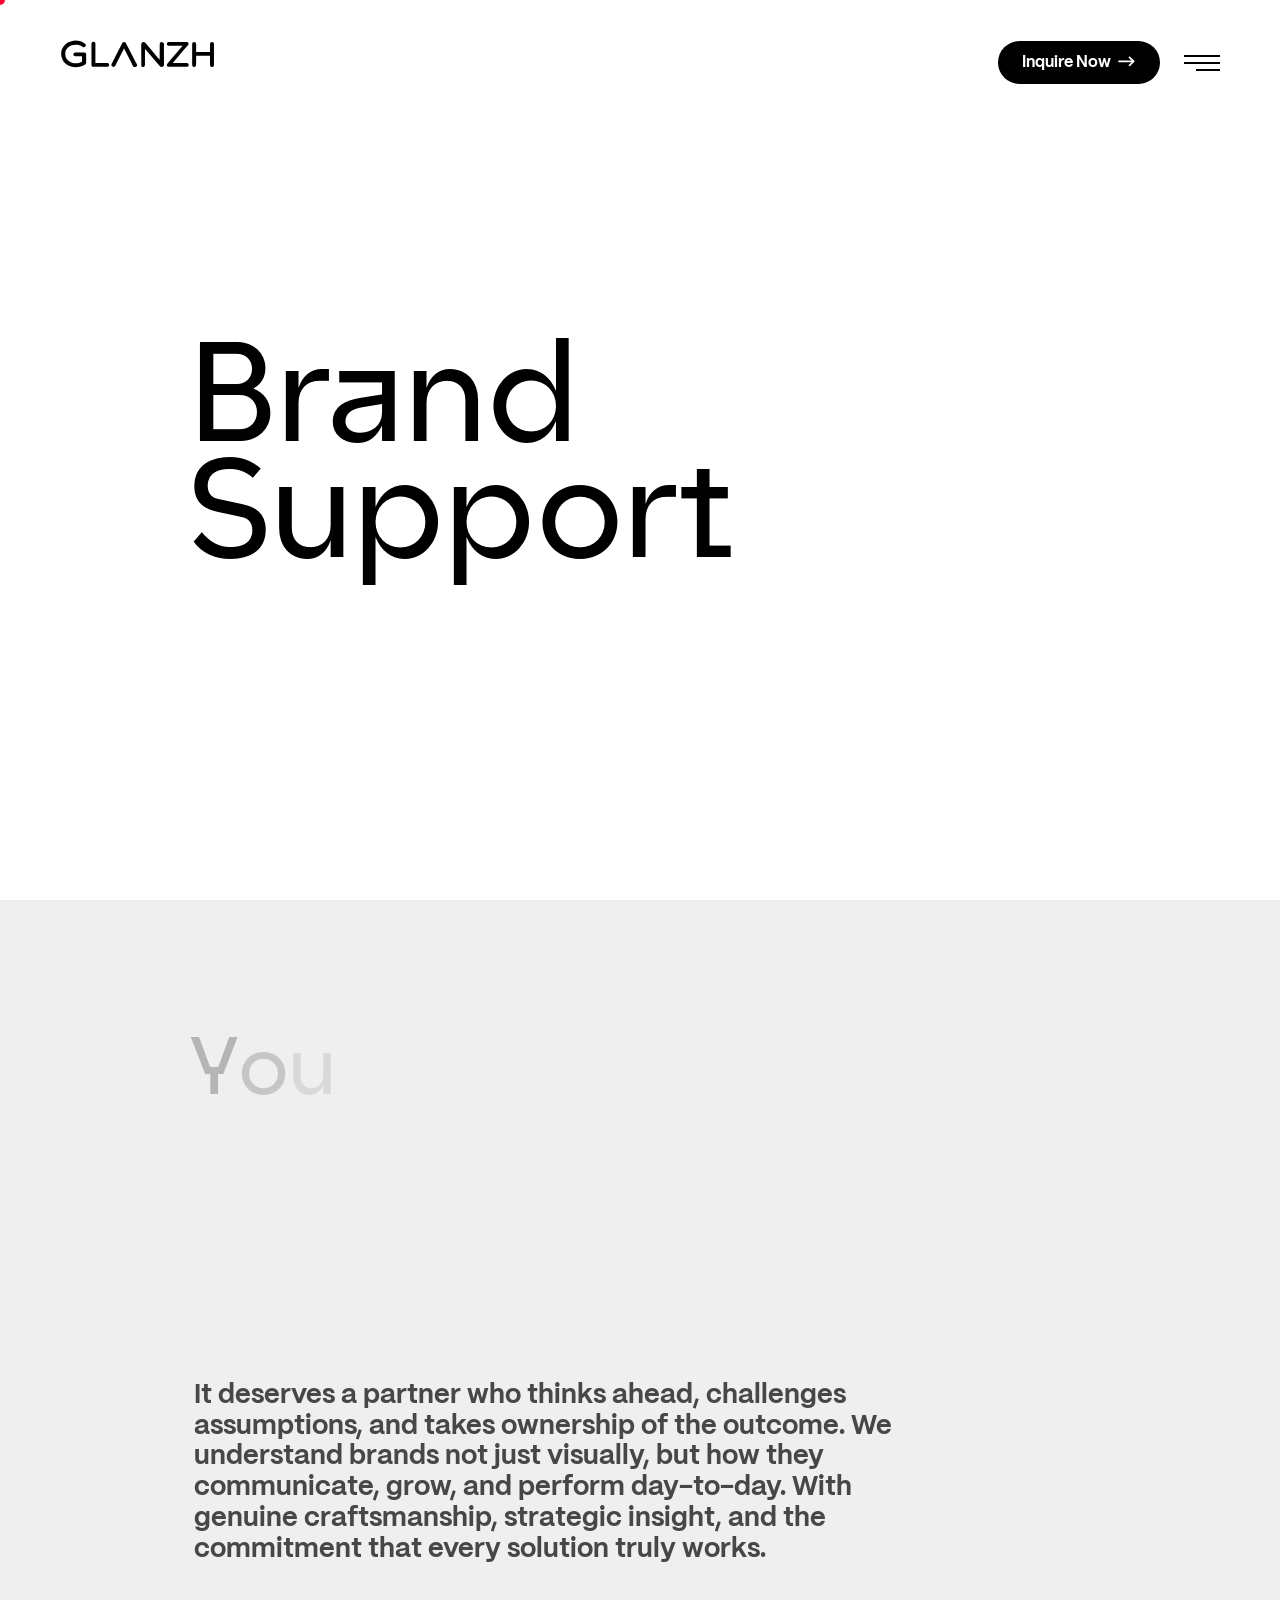
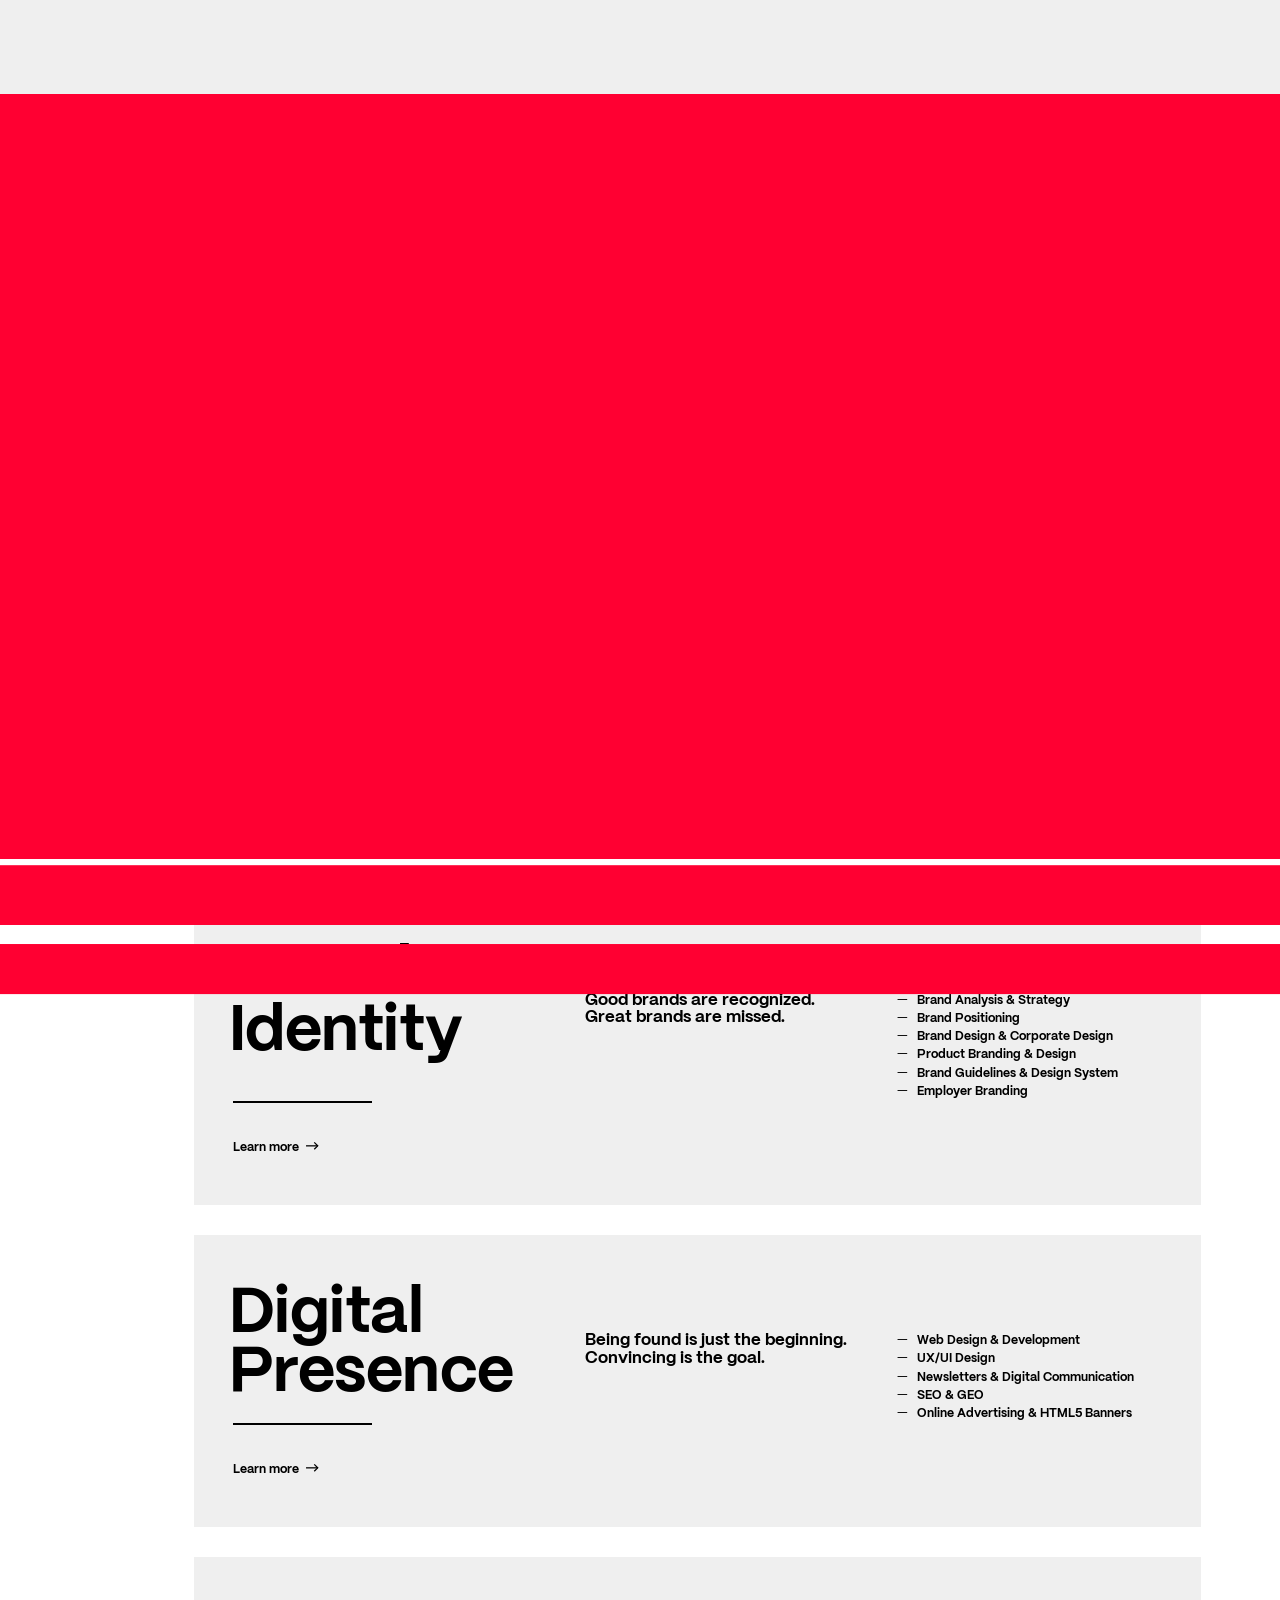
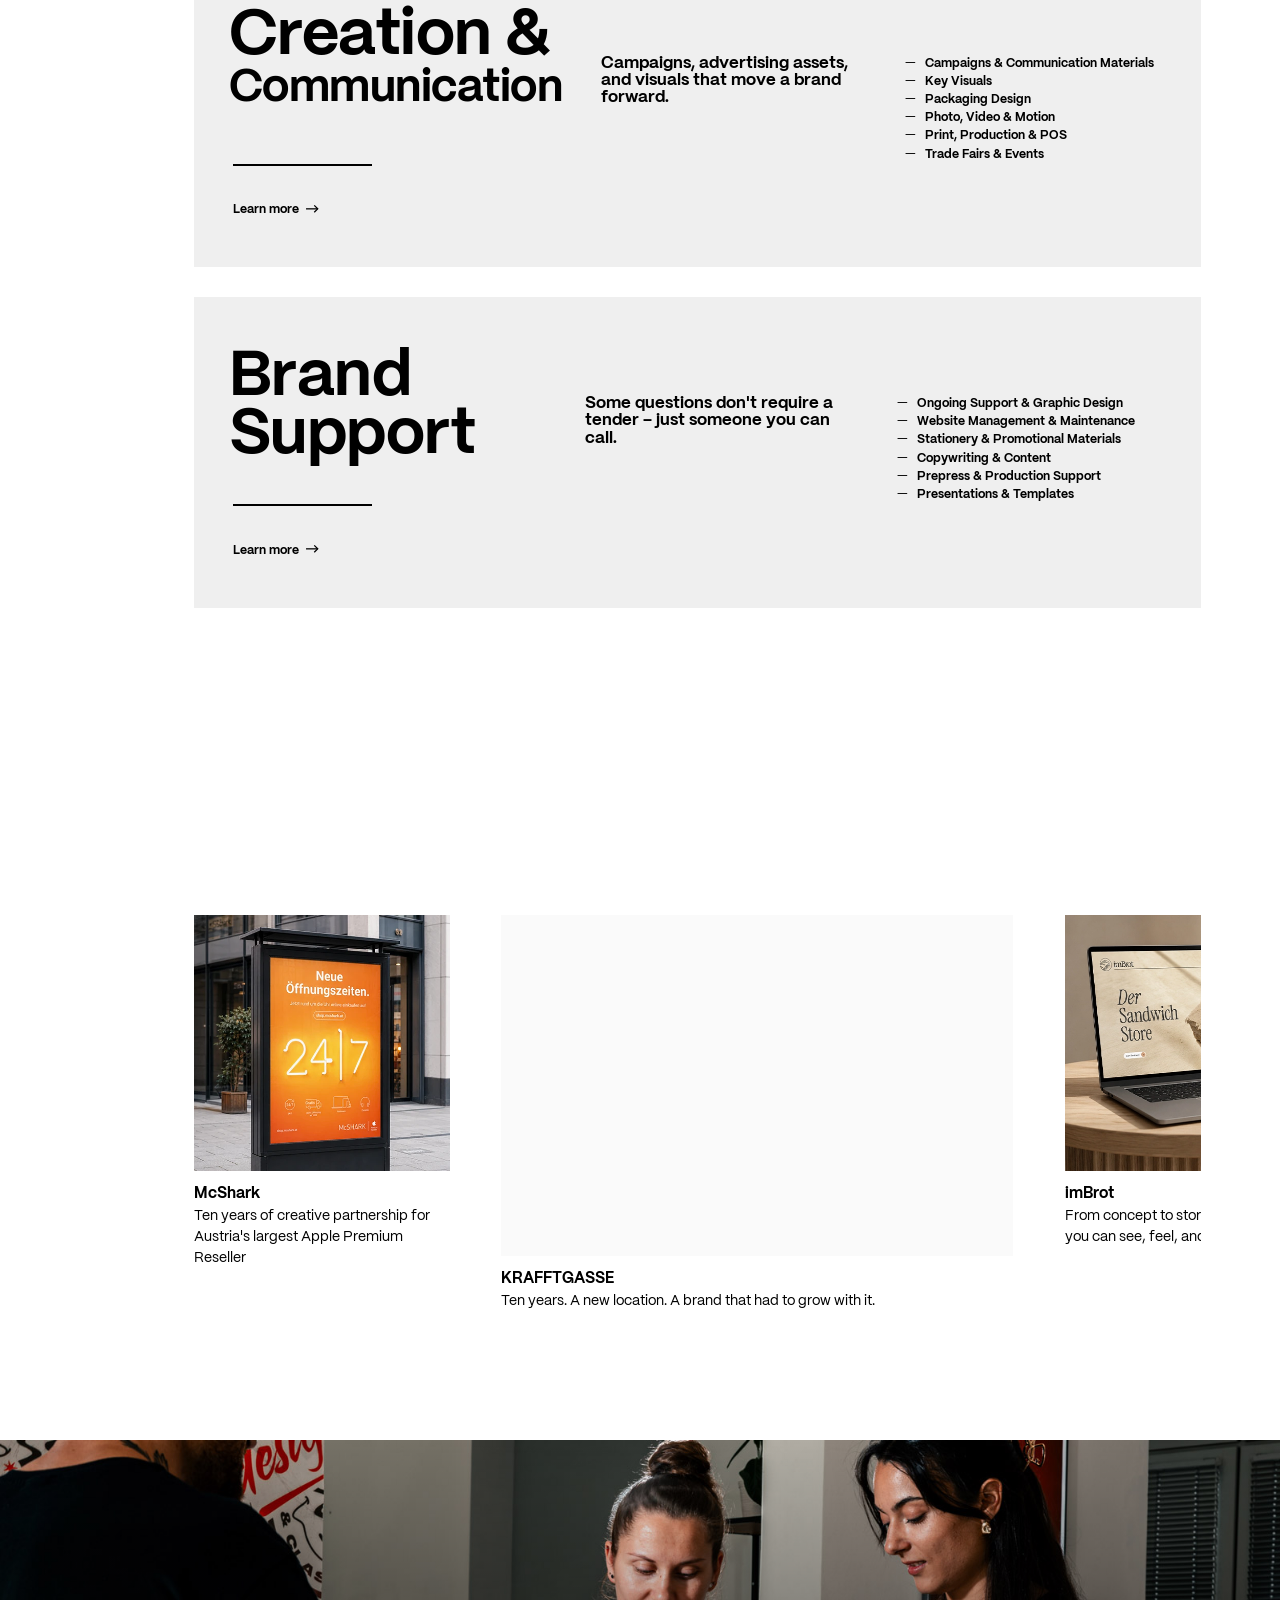
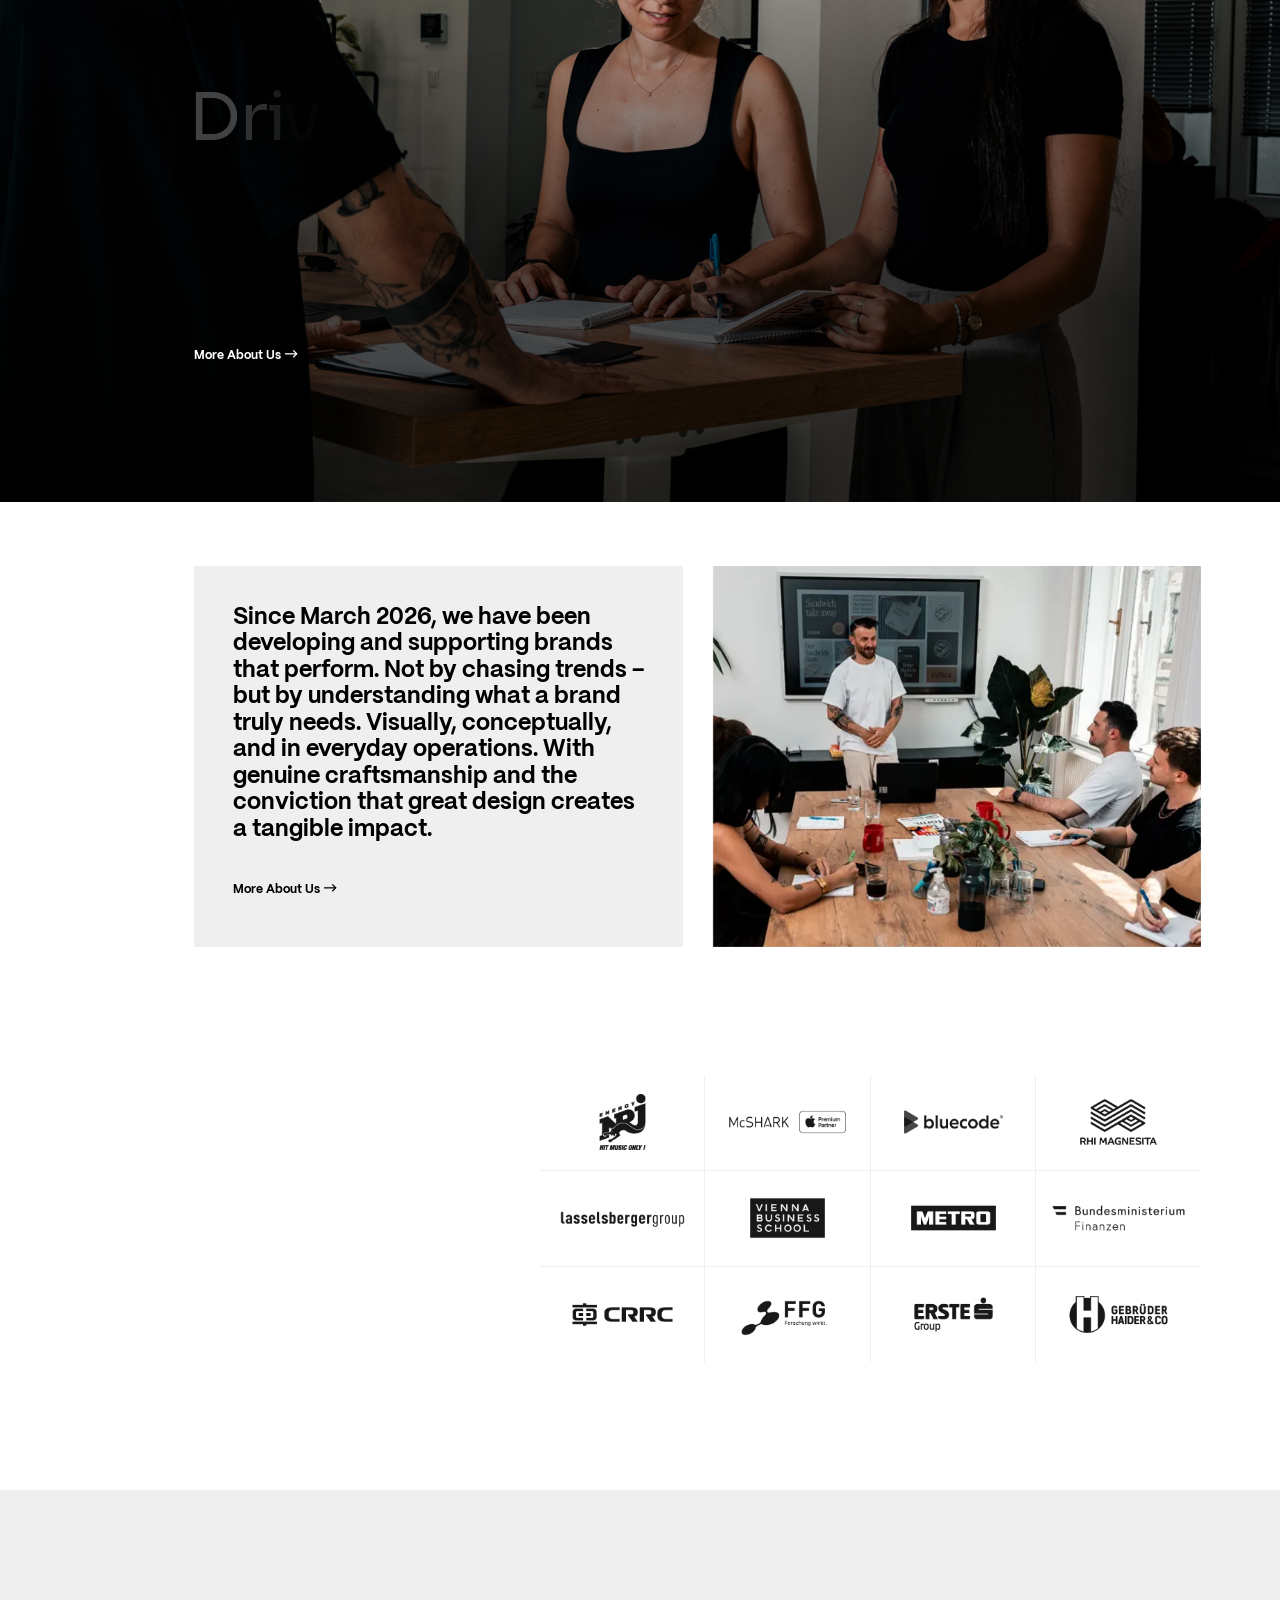
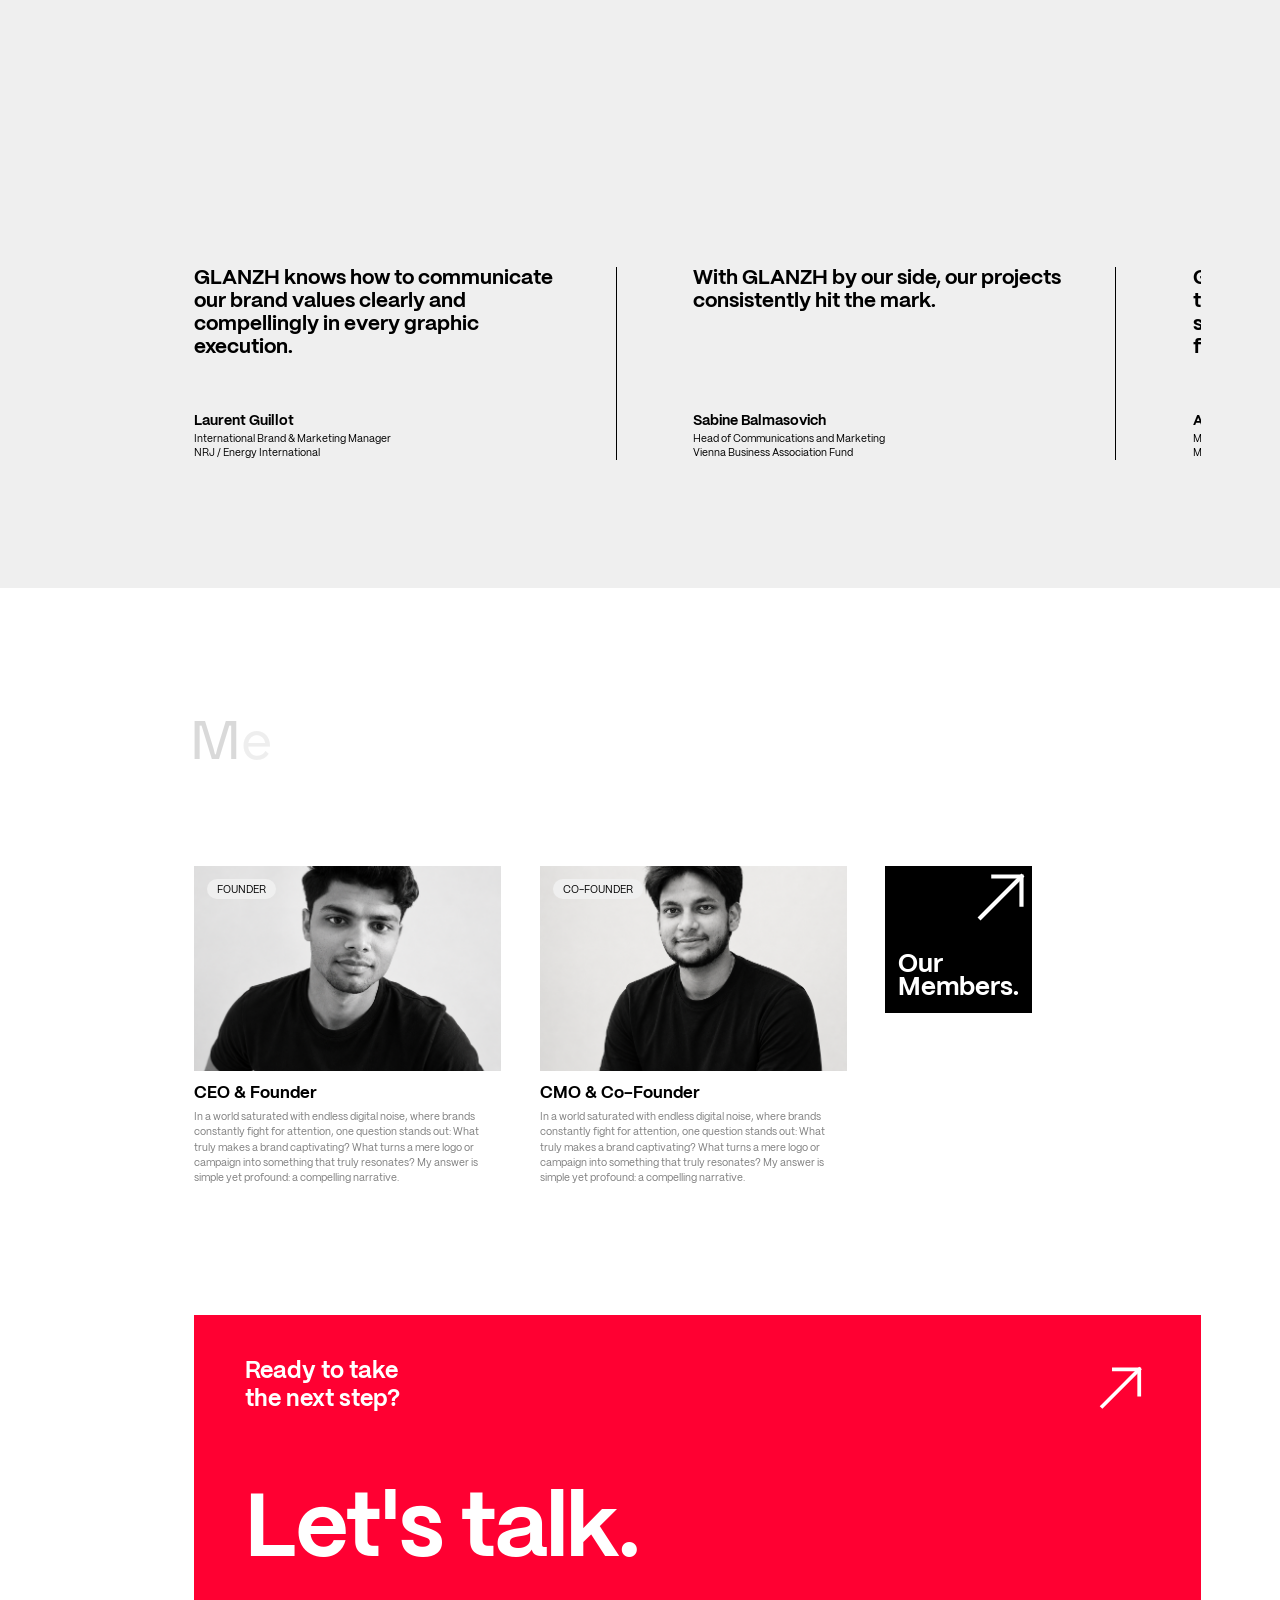
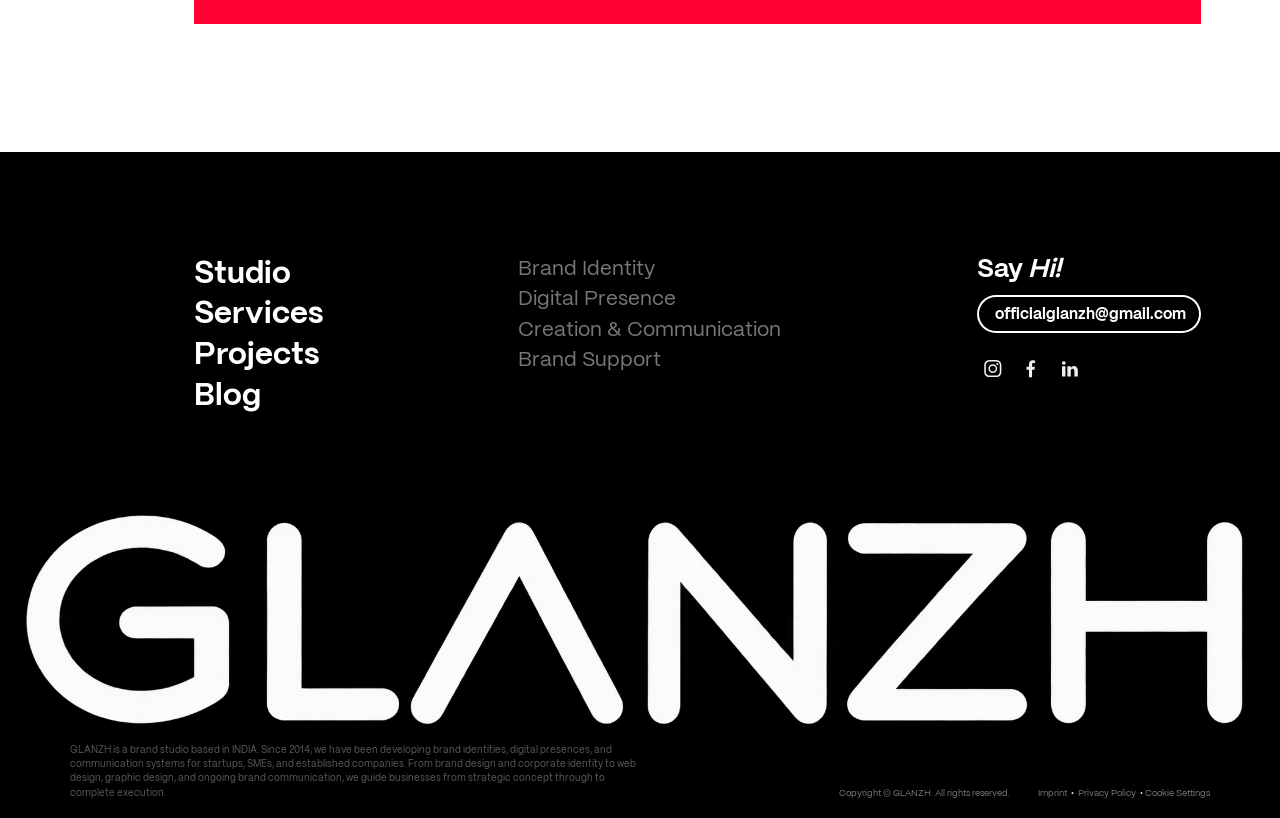
==== index.html @ 0a142a20 "first commit" ====
<!DOCTYPE html>
<html lang="en" class="no-js">
<head>
    <meta charset="UTF-8">
    <meta name="viewport" content="width=device-width, initial-scale=1, maximum-scale=5.0">
    <!-- Local Assets & Core Script -->
    
    <!-- Separated JavaScript Logic & Google Tag Manager -->
    <script src="script.js"></script>
    <script src="email-decode.min.js"></script>

    <meta name='robots' content='index, follow, max-image-preview:large, max-snippet:-1, max-video-preview:-1' />

	<!-- This site is optimized with the Yoast SEO plugin v28.2 - https://yoast.com/product/yoast-seo-wordpress/ -->
	<title>GLANZH | Brand Studio &amp; Branding Agency for Corporate Design</title>
	<meta name="description" content="Brand Studio based in India for branding, corporate design, brand identity, web design &amp; graphic design – good design is not an expense, but a competitive advantage." />
	<meta property="og:locale" content="en_US" />
	<meta property="og:type" content="website" />
	<meta property="og:title" content="GLANZH | Brand Studio &amp; Branding Agency for Corporate Design" />
	<meta property="og:description" content="Brand Studio based in India for branding, corporate design, brand identity, web design &amp; graphic design – good design is not an expense, but a competitive advantage." />
	<meta property="og:url" content="./" />
	<meta property="og:site_name" content="GLANZH" />
	<meta property="article:modified_time" content="2026-08-13T14:02:49+00:00" />
	<meta property="og:image" content="assets/images/website_preview.jpg" />
	<meta property="og:image:width" content="1200" />
	<meta property="og:image:height" content="675" />
	<meta property="og:image:type" content="image/jpeg" />
	<meta name="twitter:card" content="summary_large_image" />
	<script type="application/ld+json" class="yoast-schema-graph">{"@context":"https://schema.org","@graph":[{"@type":"WebSite","@id":"https://glanzh.com/#website","url":"https://glanzh.com/","name":"GLANZH Brand Studio","description":"GLANZH is a brand studio based in India developing brand identities, digital presences, and communication systems.","publisher":{"@id":"https://glanzh.com/#organization"},"inLanguage":"en"},{"@type":"Organization","@id":"https://glanzh.com/#organization","name":"GLANZH Brand Studio","url":"https://glanzh.com/","logo":{"@type":"ImageObject","inLanguage":"en","@id":"https://glanzh.com/#/schema/logo/image/","url":"https://glanzh.com/assets/images/glanzh-logo-dark.svg","contentUrl":"https://glanzh.com/assets/images/glanzh-logo-dark.svg","caption":"GLANZH Brand Studio"},"image":{"@id":"https://glanzh.com/#/schema/logo/image/"},"description":"GLANZH is a brand studio based in India developing brand identities, digital presences, and communication systems for startups, SMEs, and established companies.","email":"officialglanzh@gmail.com"}]}</script>
	<meta name="google-site-verification" content="OIXHaAwFKPTQGb0qjFIDHeS4terhIbyjQR38Ycldmyk" />
	<!-- / Yoast SEO plugin. -->

<link rel="stylesheet" href="assets/css/js_composer.min.css"><link rel="stylesheet" href="assets/css/swiper-bundle.min.css"><link rel="stylesheet" id="dp-style-css" href="assets/css/style.min.css" media="all" />
<!-- Separated Custom Stylesheet -->
<link rel="stylesheet" id="custom-style-css" href="style.css" media="all" />
<link rel="icon" href="assets/images/favicon-300x300.png" sizes="32x32" />
<link rel="icon" href="assets/images/favicon-300x300.png" sizes="192x192" />
<link rel="apple-touch-icon" href="assets/images/favicon-300x300.png" />
<meta name="msapplication-TileImage" content="assets/images/favicon-300x300.png" />
    <meta name="author" content="GLANZH">

    <meta property="business:contact_data:email" content="officialglanzh@gmail.com"/>
    <meta property="business:contact_data:phone_number" content="+43676843391100"/>

    <link
            rel="preload"
            href="assets/fonts/Unytour/UnytourDisplayMedium/font.woff2"
            as="font"
            type="font/woff2"
            crossorigin
    >

    <link
            rel="preload"
            href="assets/fonts/PPMori/PPMori-Bold.woff2"
            as="font"
            type="font/woff2"
            crossorigin
    >

<link rel="stylesheet" href="assets/css/widget.css"><link rel="stylesheet" href="assets/css/frontend.css">
</head>
<body class="home page-startseite wpb-js-composer js-comp-ver-8.7.3 vc_responsive">

    <div class="page-transition"></div>
    <div class="preloader">
        <div class="preloader-wrapper">
            <img
                    src="assets/images/preloader-160.gif"
                    srcset="
        assets/images/preloader-140.gif 140w,
        assets/images/preloader-160.gif 160w,
        assets/images/preloader-200.gif 200w,
        assets/images/preloader.gif 260w"
                    sizes="(max-width: 767px) 140px, (max-width: 1199px) 160px, 200px"
                    width="260"
                    height="122"
                    alt="GLANZH logo">
        </div>
    </div>

    <div id="page">
        <div class="mouse-move"><span></span></div>
        <header>
            <div id="branding">
                <a class="logo" href="index.html" aria-label="GLANZH Homepage">
                    <img class="logo-img logo-dark" src="assets/images/glanzh-logo-white.svg" alt="GLANZH" style="height: 28px; width: auto; filter: invert(1);">
                    <img class="logo-img logo-light" src="assets/images/glanzh-logo-white.svg" alt="GLANZH" style="height: 28px; width: auto; display: none;">
                </a>
            </div>
            <div class="get-in-touch">
                <a class="button" href="contact/index.html" target="_self">
                    <span class="button-text">Inquire Now <span class="button-icon"><svg class="btn-icon" xmlns="http://www.w3.org/2000/svg" viewBox="0 0 30 18"><polyline points="18.08 2.71 24.85 9.48 18.08 16.26"></polyline><line x1="24.85" y1="9.48" x2="2" y2="9.48"></line></svg></span></span>
                    <span class="button-text-clone">Inquire Now <span class="button-icon"><svg class="btn-icon" xmlns="http://www.w3.org/2000/svg" viewBox="0 0 30 18"><polyline points="18.08 2.71 24.85 9.48 18.08 16.26"></polyline><line x1="24.85" y1="9.48" x2="2" y2="9.48"></line></svg></span></span>
                    <span class="bg-anim"></span></a>
            </div>
            <div class="canvas-navi-icon">
                <div class="canvas-navi-bar">
                    <div class="bar1"></div>
                    <div class="bar2"></div>
                    <div class="bar3"></div>
                </div>
            </div>
        </header>
        <div class="canvas-nav-overlay"></div>
<div id="canvas-nav">
    <div class="canvas-inner">
        <div class="nav-image-preview" aria-hidden="true">
            <img src="" alt="">
        </div>
        <div class="canvas-menu">
            <nav role="navigation">
                <ul id="menu-canvas" class="canvas-menu"><li id="menu-item-40" class="studio"><a href="studio/index.html">About Us</a></li>
<li id="menu-item-39" class="services"><a href="services/index.html">Services</a></li>
<li id="menu-item-38" class="projects"><a href="projects/index.html">Projects</a></li>
<li id="menu-item-152" class="contact"><a href="contact/index.html">Contact</a></li>
</ul>            </nav>
        </div>
        <div class="canvas-footer">
            <div class="links">
                <a class="text-link" href="#blog" target="_self">Blog</a>
                <a class="text-link" href="contact/index.html" target="_self">Careers</a>
                <a class="text-link" href="faq/index.html" target="_self">FAQ</a>
            </div>
                    <div class="social-icons ">
                                                            <a class="instagram" href="https://www.instagram.com/" target="_blank" rel="noopener noreferrer"

                       aria-label="Follow on Instagram"><svg xmlns="http://www.w3.org/2000/svg" viewBox="0 0 24 24"><path d="M20,8.46a6.06,6.06,0,0,0-.37-1.94,4,4,0,0,0-.93-1.42,3.83,3.83,0,0,0-1.42-.92A5.77,5.77,0,0,0,15.3,3.8c-.85,0-1.12,0-3.3,0s-2.44,0-3.29,0a6.19,6.19,0,0,0-2,.37,4,4,0,0,0-1.41.93,3.9,3.9,0,0,0-.93,1.41,6.12,6.12,0,0,0-.37,1.94c0,.86,0,1.13,0,3.3s0,2.45,0,3.3A5.8,5.8,0,0,0,4.42,17a3.85,3.85,0,0,0,.93,1.42,3.87,3.87,0,0,0,1.41.92,5.82,5.82,0,0,0,1.94.38c.86,0,1.13,0,3.3,0s2.44,0,3.3,0a5.82,5.82,0,0,0,1.94-.38A4.09,4.09,0,0,0,19.58,17,5.85,5.85,0,0,0,20,15.05c0-.85.05-1.12.05-3.3S20,9.31,20,8.46ZM18.52,15a4.44,4.44,0,0,1-.28,1.48A2.65,2.65,0,0,1,16.72,18a4.44,4.44,0,0,1-1.48.28c-.85,0-1.1.05-3.23.05s-2.39,0-3.24-.05A4.44,4.44,0,0,1,7.29,18a2.42,2.42,0,0,1-.92-.59,2.66,2.66,0,0,1-.6-.92A4.33,4.33,0,0,1,5.5,15c0-.84,0-1.09,0-3.23s0-2.39,0-3.23A4.39,4.39,0,0,1,5.77,7,2.69,2.69,0,0,1,7.29,5.53a4.52,4.52,0,0,1,1.49-.28c.84,0,1.09,0,3.23,0s2.39,0,3.23,0a4.58,4.58,0,0,1,1.49.28,2.41,2.41,0,0,1,.91.6,2.41,2.41,0,0,1,.6.91,4.58,4.58,0,0,1,.28,1.49c0,.84,0,1.1,0,3.23S18.55,14.15,18.52,15Z"/><path d="M12,7.64a4.11,4.11,0,1,0,4.11,4.11A4.12,4.12,0,0,0,12,7.64Zm0,6.78a2.67,2.67,0,1,1,2.67-2.67A2.66,2.66,0,0,1,12,14.42Z"/><path d="M17.24,7.48a1,1,0,1,1-1-1A1,1,0,0,1,17.24,7.48Z"/></svg><span>instagram</span></a>
                                                                <a class="facebook" href="https://www.facebook.com/" target="_blank" rel="noopener noreferrer"

                       aria-label="Follow on Facebook"><svg xmlns="http://www.w3.org/2000/svg" viewBox="0 0 24 24"><path d="M14.54,6.66H16V4.11A20.39,20.39,0,0,0,13.87,4c-2.1,0-3.55,1.32-3.55,3.76V10H8v2.84h2.32V20h2.85V12.84H15.4L15.76,10H13.17V8c0-.82.22-1.38,1.37-1.38Z"/></svg><span>facebook</span></a>
                                                                                                                        <a class="linkedin" href="https://www.linkedin.com/" target="_blank" rel="noopener noreferrer"

                       aria-label="Follow on LinkedIn"><svg xmlns="http://www.w3.org/2000/svg" viewBox="0 0 24 24"><path d="M6.32,4.83a1.67,1.67,0,1,0,0,3.34h0a1.68,1.68,0,1,0,0-3.34Z"/><path d="M4.69,9.49H7.91v9.68H4.69Z"/><path d="M15.8,9.27a4,4,0,0,0-2.9,1.63V9.49H9.68v9.68H12.9v-5.4A2.13,2.13,0,0,1,13,13a1.75,1.75,0,0,1,1.65-1.17c1.16,0,1.62.88,1.62,2.18v5.18H19.5V13.62C19.5,10.65,17.91,9.27,15.8,9.27Z"/></svg><span>linkedin</span></a>
                                                                </div>
                </div>
    </div>
</div>
            <div class="dp-ai-widget-container">
                <div class="dp-ai-widget-inner">
                    <div class="dp-ai-widget-close"><img src="assets/icons/icon-close-black.svg" alt="Close AI Agent"></div>
                        <div
        class="dpai-widget"
        id="dpai-156-6068"
        data-assistant-id="156"
        data-nonce="afb9d6ed0e"
        data-ajax-url="#"
        data-questions="[&quot;Our brand appearance no longer feels right.&quot;,&quot;What sets you apart from other agencies?&quot;,&quot;How do we start a rebranding?&quot;,&quot;Why not just have my cousin make the logo?&quot;]"
        style="width:100%;"
    >
                <div class="dpai-message-list" aria-live="polite" aria-label="Chat history"><div><p class="like-h3">Hi👋, ask a question or tell us about your project.</p></div></div>
                <div class="dpai-suggestions" aria-label="Suggested questions">
                        <button class="dpai-suggestion-btn" type="button">Our brand appearance no longer feels right.</button>
                        <button class="dpai-suggestion-btn" type="button">What sets you apart from other agencies?</button>
                        <button class="dpai-suggestion-btn" type="button">How do we start a rebranding?</button>
                        <button class="dpai-suggestion-btn" type="button">Why not just have my cousin make the logo?</button>
                    </div>
                <div class="dpai-input-row">
            <input
                type="text"
                class="dpai-input"
                placeholder="Message us…"
                autocomplete="off"
                spellcheck="false"
                aria-label="Enter message"
            />
            <button class="dpai-send-btn" disabled aria-label="Send">
                <svg width="16" height="16" viewBox="0 0 24 24" fill="none" stroke="currentColor" stroke-width="2" stroke-linecap="round" stroke-linejoin="round">
                    <line x1="22" y1="2" x2="11" y2="13"></line>
                    <polygon points="22 2 15 22 11 13 2 9 22 2"></polygon>
                </svg>
            </button>
        </div>
        <p class="p-small">AI-powered assistant</p>
    </div>
                    </div></div>
        



    <main id="main">

        <div id="hero" class="vc_row wpb_row vc_row-fluid section vc_row-o-content-middle vc_row-flex"><div class="wpb_column vc_column_container vc_col-sm-12"><div class="vc_column-inner"><div class="wpb_wrapper"><div class="vc_row wpb_row vc_inner vc_row-fluid vc_row-o-content-middle vc_row-flex"><div class="wpb_column vc_column_container vc_col-sm-12 vc_col-md-7"><div class="vc_column-inner"><div class="wpb_wrapper">
	<div class="wpb_raw_code wpb_raw_html wpb_content_element mb0" >
		<div class="wpb_wrapper">
			<h1 class="title brand-headline">
    <!-- SEO: hidden but readable for search crawlers -->
    <span class="sr-only">Brand Identity, Design, Support and Studio</span>
    
    <!-- Visually rendered -->
    <span aria-hidden="true">
        <span class="brand-line1">Brand</span>
        <span class="brand-line2">
            <span class="brand-words-inner">
                <span class="brand-word">Identity</span>
                <span class="brand-word">Design</span>
                <span class="brand-word">Support</span>
                <span class="brand-word">Studio</span>
            </span>
        </span>
    </span>
</h1>
		</div>
	</div>

	<div class="wpb_text_column wpb_content_element" >
		<div class="wpb_wrapper">
			<p>We create brand identities, digital presences,<br />
and communication that bring clarity: visually,<br />
strategically, and in everyday life.</p>

		</div>
	</div>
<div class="button-box "><a class="button border " href="contact/index.html" target="_self">Inquire Now<span class="button-icon" aria-hidden="true"><svg class="btn-icon" xmlns="http://www.w3.org/2000/svg" viewBox="0 0 30 18"><polyline points="18.08 2.71 24.85 9.48 18.08 16.26"></polyline><line x1="24.85" y1="9.48" x2="2" y2="9.48"></line></svg></span><span class="bg-anim"></span></a></div><div class="button-box "><a class="text-link " href="projects/index.html" target="_self">All Projects<span class="button-icon" aria-hidden="true"><svg class="btn-icon" xmlns="http://www.w3.org/2000/svg" viewBox="0 0 30 18"><polyline points="18.08 2.71 24.85 9.48 18.08 16.26"></polyline><line x1="24.85" y1="9.48" x2="2" y2="9.48"></line></svg></span><span class="bg-anim"></span></a></div></div></div></div><div class="wpb_column vc_column_container vc_col-sm-12 vc_col-md-5"><div class="vc_column-inner"><div class="wpb_wrapper"><div class="image-stack "><div class="stack-item" data-depth="0.15"><a href="#projects" target="_self" title="imBrot"><img width="450" height="650" src="assets/images/imbrot-1.webp" class="attachment-full size-full" alt="Brand Application for imBrot" decoding="async" fetchpriority="high" sizes="20vw" srcset="assets/images/imbrot-1.webp 450w, assets/images/imbrot-1-300x433.webp 300w" /></a></div><div class="stack-item" data-depth="0.35"><a href="#projects" target="_self" title="Radio Energy"><img width="450" height="650" src="assets/images/energy-1.webp" class="attachment-full size-full" alt="Radio Energy billboard advertising campaign" decoding="async" fetchpriority="auto" sizes="20vw" srcset="assets/images/energy-1.webp 450w, assets/images/energy-1-300x433.webp 300w" /></a></div><div class="stack-item" data-depth="0.55"><a href="#projects" target="_self" title="NIKI am Hafen"><img width="450" height="650" src="assets/images/niki-1.webp" class="attachment-full size-full" alt="Logo symbol for Niki am Hafen" decoding="async" fetchpriority="auto" sizes="20vw" srcset="assets/images/niki-1.webp 450w, assets/images/niki-1-300x433.webp 300w" /></a></div><div class="stack-item" data-depth="0.75"><a href="#projects" target="_self" title="CJ Bau"><img width="450" height="650" src="assets/images/cj.webp" class="attachment-full size-full" alt="CJ Bau flag print design and production" decoding="async" fetchpriority="auto" sizes="20vw" srcset="assets/images/cj.webp 450w, assets/images/cj-300x433.webp 300w" /></a></div><div class="stack-item" data-depth="1"><a href="#projects" target="_self" title="Horvath Schnaps"><img width="450" height="650" src="assets/images/horvaths-1.webp" class="attachment-full size-full" alt="Horvaths Schnaps packaging label design &amp; brand design" decoding="async" fetchpriority="auto" sizes="20vw" srcset="assets/images/horvaths-1.webp 450w, assets/images/horvaths-1-300x433.webp 300w" /></a></div></div></div></div></div></div></div></div></div></div><div class="vc_row wpb_row vc_row-fluid section bg-lightgray your-brand vc_row-o-content-middle vc_row-flex"><div class="wpb_column vc_column_container vc_col-sm-12"><div class="vc_column-inner"><div class="wpb_wrapper"><div class="vc_row wpb_row vc_inner vc_row-fluid"><div class="wpb_column vc_column_container vc_col-sm-12 vc_col-md-9"><div class="vc_column-inner"><div class="wpb_wrapper"><div class="heading-wrapper  stagger  wpb_animate_when_almost_visible wpb_fadeIn fadeIn"><h2 class="title">Your brand <br>deserves more than <br>good looks</h2></div>
	<div class="wpb_text_column wpb_content_element wpb_animate_when_almost_visible wpb_fadeIn fadeIn p-large mt-4" >
		<div class="wpb_wrapper">
			<p>It deserves a partner who thinks ahead, challenges assumptions, and takes ownership of the outcome. We understand brands not just visually, but how they communicate, grow, and perform day-to-day. With genuine craftsmanship, strategic insight, and the commitment that every solution truly works.</p>

		</div>
	</div>
</div></div></div></div></div></div></div></div><div data-vc-full-width="true" data-vc-full-width-temp="true" data-vc-full-width-init="false" class="vc_row wpb_row vc_row-fluid section pt0 pb0 light striped-bg vc_row-o-content-middle vc_row-flex"><div class="wpb_column vc_column_container vc_col-sm-12"><div class="vc_column-inner"><div class="wpb_wrapper"><div class="heading-wrapper  line-reveal "><h2 class="title">We see <br>possibilities <br>and make <br><span class="no-break">them visible.</span></h2></div></div></div></div></div><div class="vc_row-full-width vc_clearfix"></div><div id="services" class="vc_row wpb_row vc_row-fluid section pt0 mt-100"><div class="wpb_column vc_column_container vc_col-sm-12"><div class="vc_column-inner"><div class="wpb_wrapper">
        <div class="servicebox  wpb_animate_when_almost_visible wpb_fadeIn fadeIn">
            <div class="servicebox-content"><h2>Brand <br>Identity</h2><p class="subheadline">Good brands are recognized. Great brands are missed.</p><div class="content"><ul>
<li>Brand Analysis &amp; Strategy</li>
<li>Brand Positioning</li>
<li>Brand Design &amp; Corporate Design</li>
<li>Product Branding &amp; Design</li>
<li>Brand Guidelines &amp; Design System</li>
<li>Employer Branding</li>
</ul>
</div></div>
            <div class="line"></div> <a class="text-link"
        href="brand-identity/index.html"
        target=""
        aria-label="Learn more – Brand Identity">Learn more <span class="button-icon" aria-hidden="true">
            <svg class="btn-icon" xmlns="http://www.w3.org/2000/svg" viewBox="0 0 30 18">
                <polyline points="18.08 2.71 24.85 9.48 18.08 16.26"></polyline>
                <line x1="24.85" y1="9.48" x2="2" y2="9.48"></line>
            </svg>
        </span>
    </a> 
        </div>
        <div class="servicebox digitale-praesenz wpb_animate_when_almost_visible wpb_fadeIn fadeIn">
            <div class="servicebox-content"><h2>Digital <br>Presence</h2><p class="subheadline">Being found is just the beginning. Convincing is the goal.</p><div class="content"><ul>
<li>Web Design &amp; Development</li>
<li>UX/UI Design</li>
<li>Newsletters &amp; Digital Communication</li>
<li>SEO &amp; GEO</li>
<li>Online Advertising &amp; HTML5 Banners</li>
</ul>
</div></div>
            <div class="line"></div> <a class="text-link"
        href="digital-presence/index.html"
        target=""
        aria-label="Learn more – Digital Presence">Learn more <span class="button-icon" aria-hidden="true">
            <svg class="btn-icon" xmlns="http://www.w3.org/2000/svg" viewBox="0 0 30 18">
                <polyline points="18.08 2.71 24.85 9.48 18.08 16.26"></polyline>
                <line x1="24.85" y1="9.48" x2="2" y2="9.48"></line>
            </svg>
        </span>
    </a> 
        </div>
        <div class="servicebox  wpb_animate_when_almost_visible wpb_fadeIn fadeIn">
            <div class="servicebox-content"><h2>Creation &amp; <br><span>Communication</span></h2><p class="subheadline">Campaigns, advertising assets, and visuals that move a brand forward.</p><div class="content"><ul>
<li>Campaigns &amp; Communication Materials</li>
<li>Key Visuals</li>
<li>Packaging Design</li>
<li>Photo, Video &amp; Motion</li>
<li>Print, Production &amp; POS</li>
<li>Trade Fairs &amp; Events</li>
</ul>
</div></div>
            <div class="line"></div> <a class="text-link"
        href="creation-communication/index.html"
        target=""
        aria-label="Learn more – Creation &amp; Communication">Learn more <span class="button-icon" aria-hidden="true">
            <svg class="btn-icon" xmlns="http://www.w3.org/2000/svg" viewBox="0 0 30 18">
                <polyline points="18.08 2.71 24.85 9.48 18.08 16.26"></polyline>
                <line x1="24.85" y1="9.48" x2="2" y2="9.48"></line>
            </svg>
        </span>
    </a> 
        </div>
        <div class="servicebox  wpb_animate_when_almost_visible wpb_fadeIn fadeIn">
            <div class="servicebox-content"><h2>Brand <br>Support</h2><p class="subheadline">Some questions don't require a tender – just someone you can call.</p><div class="content"><ul>
<li>Ongoing Support &amp; Graphic Design</li>
<li>Website Management &amp; Maintenance</li>
<li>Stationery &amp; Promotional Materials</li>
<li>Copywriting &amp; Content</li>
<li>Prepress &amp; Production Support</li>
<li>Presentations &amp; Templates</li>
</ul>
</div></div>
            <div class="line"></div> <a class="text-link"
        href="brand-support/index.html"
        target=""
        aria-label="Learn more – Brand Support">Learn more <span class="button-icon" aria-hidden="true">
            <svg class="btn-icon" xmlns="http://www.w3.org/2000/svg" viewBox="0 0 30 18">
                <polyline points="18.08 2.71 24.85 9.48 18.08 16.26"></polyline>
                <line x1="24.85" y1="9.48" x2="2" y2="9.48"></line>
            </svg>
        </span>
    </a> 
        </div></div></div></div></div><div data-vc-full-width="true" data-vc-full-width-temp="true" data-vc-full-width-init="false" id="projects" class="vc_row wpb_row vc_row-fluid section pt0"><div class="wpb_column vc_column_container vc_col-sm-12"><div class="vc_column-inner"><div class="wpb_wrapper"><div class="vc_row wpb_row vc_inner vc_row-fluid"><div class="wpb_column vc_column_container vc_col-sm-12 vc_col-md-8"><div class="vc_column-inner"><div class="wpb_wrapper"><div class="heading-wrapper smaller line-reveal "><h2 class="title">Every project has a story. Here are the results.</h2></div></div></div></div></div><div class="projekte-slider mt50 wpb_animate_when_almost_visible wpb_fadeIn fadeIn">
                <div class="swiper-wrapper">
<div id="post-394" class="post projekt swiper-slide ">
    <div class="post-image">
        <img width="500" height="500" src="assets/images/mcshark_thumbnail_small.webp" class="attachment-full size-full" alt="McSHARK Promotional Banner" decoding="async" loading="lazy" sizes="auto, (max-width: 767px) 85vw, 33vw" srcset="assets/images/mcshark_thumbnail_small.webp 500w, assets/images/mcshark_thumbnail_small-300x300.webp 300w" />    </div>
    <div class="post-content">
        <a class="title" href="#projects" target="_self">
            <h3>McShark</h3>
            <p>Ten years of creative partnership for Austria's largest Apple Premium Reseller</p>
        </a>
    </div>
</div>

<div id="post-3786" class="post projekt swiper-slide  large-box">
    <div class="post-image">
        <img width="1030" height="690" src="assets/images/kg-tbn-large-1.webp" class="attachment-full size-full" alt="Krafftgasse Web Design Desktop" decoding="async" loading="lazy" sizes="auto, (max-width: 767px) 85vw, 33vw" srcset="assets/images/kg-tbn-large-1.webp 1030w, assets/images/kg-tbn-large-1-800x536.webp 800w, assets/images/kg-tbn-large-1-768x514.webp 768w" />    </div>
    <div class="post-content">
        <a class="title" href="#projects" target="_self">
            <h3>KRAFFTGASSE</h3>
            <p>Ten years. A new location. A brand that had to grow with it.</p>
        </a>
    </div>
</div>

<div id="post-392" class="post projekt swiper-slide ">
    <div class="post-image">
        <img width="500" height="500" src="assets/images/imbrot-tbn-small-2.webp" class="attachment-full size-full" alt="imBrot thumbnail small" decoding="async" loading="lazy" sizes="auto, (max-width: 767px) 85vw, 33vw" srcset="assets/images/imbrot-tbn-small-2.webp 500w, assets/images/imbrot-tbn-small-2-300x300.webp 300w" />    </div>
    <div class="post-content">
        <a class="title" href="#projects" target="_self">
            <h3>imBrot</h3>
            <p>From concept to storefront – a brand you can see, feel, and taste.</p>
        </a>
    </div>
</div>

<div id="post-126" class="post projekt swiper-slide  large-box">
    <div class="post-image">
        <img width="1030" height="690" src="assets/images/cj_tbn_large.webp" class="attachment-full size-full" alt="CJ BAU Wall Branding" decoding="async" loading="lazy" sizes="auto, (max-width: 767px) 85vw, 33vw" srcset="assets/images/cj_tbn_large.webp 1030w, assets/images/cj_tbn_large-800x536.webp 800w, assets/images/cj_tbn_large-768x514.webp 768w" />    </div>
    <div class="post-content">
        <a class="title" href="#projects" target="_self">
            <h3>CJ Bau</h3>
            <p>Two target audiences. One brand. No compromises.</p>
        </a>
    </div>
</div>

<div id="post-400" class="post projekt swiper-slide ">
    <div class="post-image">
        <img width="500" height="500" src="assets/images/energy-tb-small.webp" class="attachment-full size-full" alt="Energy thumbnail small 1" decoding="async" loading="lazy" sizes="auto, (max-width: 767px) 85vw, 33vw" srcset="assets/images/energy-tb-small.webp 500w, assets/images/energy-tb-small-300x300.webp 300w" />    </div>
    <div class="post-content">
        <a class="title" href="#projects" target="_self">
            <h3>Radio Energy</h3>
            <p>Comprehensive support for international brand communication</p>
        </a>
    </div>
</div>

<div id="post-122" class="post projekt swiper-slide ">
    <div class="post-image">
        <img width="500" height="500" src="assets/images/bluecode-thumbnail-small.webp" class="attachment-full size-full" alt="Bluecode Advertising Poster" decoding="async" loading="lazy" sizes="auto, (max-width: 767px) 85vw, 33vw" srcset="assets/images/bluecode-thumbnail-small.webp 500w, assets/images/bluecode-thumbnail-small-300x300.webp 300w" /><span class="ai-generated-badge">AI Generated</span>    </div>
    <div class="post-content">
        <a class="title" href="#projects" target="_self">
            <h3>Bluecode</h3>
            <p>Brand communication and design partnership for a pan-European mobile payment platform</p>
        </a>
    </div>
</div>

<div id="post-396" class="post projekt swiper-slide ">
    <div class="post-image">
        <img width="500" height="500" src="assets/images/medtronic-tbn-small.webp" class="attachment-full size-full" alt="Medtronic Custom Seating Print" decoding="async" loading="lazy" sizes="auto, (max-width: 767px) 85vw, 33vw" srcset="assets/images/medtronic-tbn-small.webp 500w, assets/images/medtronic-tbn-small-300x300.webp 300w" />    </div>
    <div class="post-content">
        <a class="title" href="#projects" target="_self">
            <h3>Medtronic</h3>
            <p>Event branding, graphic design, and ongoing creative support for a global medical technology leader</p>
        </a>
    </div>
</div>

<div id="post-398" class="post projekt swiper-slide ">
    <div class="post-image">
        <img width="500" height="500" src="assets/images/niki_tbn_small.webp" class="attachment-full size-full" alt="Niki Symbol Wall" decoding="async" loading="lazy" sizes="auto, (max-width: 767px) 85vw, 33vw" srcset="assets/images/niki_tbn_small.webp 500w, assets/images/niki_tbn_small-300x300.webp 300w" />    </div>
    <div class="post-content">
        <a class="title" href="#projects" target="_self">
            <h3>NIKI am Hafen</h3>
            <p>Brand identity for a vibrant new destination at Lake Neusiedl</p>
        </a>
    </div>
</div>

<div id="post-390" class="post projekt swiper-slide  large-box">
    <div class="post-image">
        <img width="1030" height="690" src="assets/images/horvaths_vegan_thumbnail_large.webp" class="attachment-full size-full" alt="Horvath's Vegan Label Design" decoding="async" loading="lazy" sizes="auto, (max-width: 767px) 85vw, 33vw" srcset="assets/images/horvaths_vegan_thumbnail_large.webp 1030w, assets/images/horvaths_vegan_thumbnail_large-800x536.webp 800w, assets/images/horvaths_vegan_thumbnail_large-768x514.webp 768w" /><span class="ai-generated-badge">AI Generated</span>    </div>
    <div class="post-content">
        <a class="title" href="#projects" target="_self">
            <h3>Horvath's Vegan Liqueurs</h3>
            <p>Plant-based indulgence. Packaged with the standard the product deserves.</p>
        </a>
    </div>
</div>

<div id="post-383" class="post projekt swiper-slide ">
    <div class="post-image">
        <img width="500" height="500" src="assets/images/dunkin_500x500px-1.webp" class="attachment-full size-full" alt="DUNKIN' Flyer" decoding="async" loading="lazy" sizes="auto, (max-width: 767px) 85vw, 33vw" srcset="assets/images/dunkin_500x500px-1.webp 500w, assets/images/dunkin_500x500px-1-300x300.webp 300w" />    </div>
    <div class="post-content">
        <a class="title" href="#projects" target="_self">
            <h3>Dunkin&#8216; Donuts</h3>
            <p>International brand. Local execution. Instantly recognizable across every channel.</p>
        </a>
    </div>
</div>

<div id="post-493" class="post projekt swiper-slide  large-box">
    <div class="post-image">
        <img width="1030" height="690" src="assets/images/rakija_vino_thumbnail_large1.webp" class="attachment-full size-full" alt="Rakija Vino Branding" decoding="async" loading="lazy" sizes="auto, (max-width: 767px) 85vw, 33vw" srcset="assets/images/rakija_vino_thumbnail_large1.webp 1030w, assets/images/rakija_vino_thumbnail_large1-800x536.webp 800w, assets/images/rakija_vino_thumbnail_large1-768x514.webp 768w" />    </div>
    <div class="post-content">
        <a class="title" href="#projects" target="_self">
            <h3>Rakija &#038; Vino</h3>
            <p>Fine indulgence from Serbia – a brand that feels just like it.</p>
        </a>
    </div>
</div>

<div id="post-428" class="post projekt swiper-slide ">
    <div class="post-image">
        <img width="500" height="500" src="assets/images/rhim_thumbnail_small.webp" class="attachment-full size-full" alt="RHI Magnesita CI" decoding="async" loading="lazy" sizes="auto, (max-width: 767px) 85vw, 33vw" srcset="assets/images/rhim_thumbnail_small.webp 500w, assets/images/rhim_thumbnail_small-300x300.webp 300w" />    </div>
    <div class="post-content">
        <a class="title" href="#projects" target="_self">
            <h3>RHI Magnesita</h3>
            <p>Long-term creative partnership for a global market leader</p>
        </a>
    </div>
</div>
<div class="go-to-all swiper-slide"><a href="projects/index.html" target="_self">All<br>Projects</a></div></div><div class="swiper-button-prev"></div><div class="swiper-button-next"></div></div></div></div></div></div><div class="vc_row-full-width vc_clearfix"></div><div id="about" class="vc_row wpb_row vc_row-fluid section light vc_custom_1784486465260 vc_row-has-fill"><div class="wpb_column vc_column_container vc_col-sm-12"><div class="vc_column-inner"><div class="wpb_wrapper"><div class="vc_row wpb_row vc_inner vc_row-fluid vc_row-o-content-bottom vc_row-flex"><div class="wpb_column vc_column_container vc_col-sm-12 vc_col-md-8"><div class="vc_column-inner"><div class="wpb_wrapper"><div class="heading-wrapper  line-reveal "><h2 class="title">Brand Studio.</h2></div><div class="heading-wrapper mb-5 stagger "><p class="title like-h2">Driven by the ambition to make a real difference.</p></div><div class="button-box "><a class="text-link  wpb_animate_when_almost_visible wpb_fadeIn fadeIn" href="studio/index.html" target="_self">More About Us<span class="button-icon" aria-hidden="true"><svg class="btn-icon" xmlns="http://www.w3.org/2000/svg" viewBox="0 0 30 18"><polyline points="18.08 2.71 24.85 9.48 18.08 16.26"></polyline><line x1="24.85" y1="9.48" x2="2" y2="9.48"></line></svg></span><span class="bg-anim"></span></a></div></div></div></div></div></div></div></div></div><div class="vc_row wpb_row vc_row-fluid pt-5 about-box"><div class="wpb_animate_when_almost_visible wpb_fadeIn fadeIn wpb_column vc_column_container vc_col-sm-12"><div class="vc_column-inner"><div class="wpb_wrapper"><div class="vc_row wpb_row vc_inner vc_row-fluid vc_row-o-equal-height vc_row-flex"><div class="content-box gray wpb_column vc_column_container vc_col-sm-12 vc_col-md-6"><div class="vc_column-inner"><div class="wpb_wrapper">
	<div class="wpb_text_column wpb_content_element p-large" >
		<div class="wpb_wrapper">
			<p>Since March 2026, we have been developing and supporting brands that perform. Not by chasing trends – but by understanding what a brand truly needs. Visually, conceptually, and in everyday operations. With genuine craftsmanship and the conviction that great design creates a tangible impact.</p>

		</div>
	</div>
<div class="button-box "><a class="text-link  wpb_animate_when_almost_visible wpb_fadeIn fadeIn" href="studio/index.html" target="_self">More About Us<span class="button-icon" aria-hidden="true"><svg class="btn-icon" xmlns="http://www.w3.org/2000/svg" viewBox="0 0 30 18"><polyline points="18.08 2.71 24.85 9.48 18.08 16.26"></polyline><line x1="24.85" y1="9.48" x2="2" y2="9.48"></line></svg></span><span class="bg-anim"></span></a></div></div></div></div><div class="wpb_column vc_column_container vc_col-sm-12 vc_col-md-6"><div class="vc_column-inner"><div class="wpb_wrapper">
	<div  class="wpb_single_image wpb_content_element vc_align_left wpb_content_element wpb_animate_when_almost_visible wpb_fadeIn fadeIn">
		
		<figure class="wpb_wrapper vc_figure">
			<div class="vc_single_image-wrapper   vc_box_border_grey"><img decoding="async" width="1000" height="667" src="assets/images/start-about-2-2.webp" class="vc_single_image-img attachment-large" alt="About GLANZH" title="About GLANZH" srcset="assets/images/start-about-2-2.webp 1000w, assets/images/start-about-2-2-800x534.webp 800w, assets/images/start-about-2-2-768x512.webp 768w" sizes="(max-width: 767px) 100vw, 50vw" /></div>
		</figure>
	</div>
</div></div></div></div></div></div></div></div><div class="vc_row wpb_row vc_row-fluid section"><div class="wpb_column vc_column_container vc_col-sm-12 vc_col-md-4"><div class="vc_column-inner"><div class="wpb_wrapper"><div class="heading-wrapper mt-2 line-reveal "><h3 class="title">Brands that have <br>trusted us.</h3></div></div></div></div><div class="wpb_column vc_column_container vc_col-sm-12 vc_col-md-8"><div class="vc_column-inner"><div class="wpb_wrapper">
        <div class="referenzen-grid "><div class="referenz-item  wpb_animate_when_almost_visible wpb_fadeIn fadeIn"><img decoding="async" width="400" height="200" src="assets/images/energy.webp" class="attachment-full size-full wp-post-image" alt="Radio ENERGY" /></div><div class="referenz-item  wpb_animate_when_almost_visible wpb_fadeIn fadeIn"><img decoding="async" width="400" height="200" src="assets/images/mcshark.webp" class="attachment-full size-full wp-post-image" alt="McSHARK" /></div><div class="referenz-item  wpb_animate_when_almost_visible wpb_fadeIn fadeIn"><img loading="lazy" decoding="async" width="400" height="200" src="assets/images/bluecode.webp" class="attachment-full size-full wp-post-image" alt="Bluecode" /></div><div class="referenz-item  wpb_animate_when_almost_visible wpb_fadeIn fadeIn"><img loading="lazy" decoding="async" width="400" height="200" src="assets/images/rhi.webp" class="attachment-full size-full wp-post-image" alt="RHI Magnesita" /></div><div class="referenz-item  wpb_animate_when_almost_visible wpb_fadeIn fadeIn"><img loading="lazy" decoding="async" width="400" height="200" src="assets/images/lasselsberger.png" class="attachment-full size-full wp-post-image" alt="LASSELSBERGER Group" /></div><div class="referenz-item  wpb_animate_when_almost_visible wpb_fadeIn fadeIn"><img loading="lazy" decoding="async" width="400" height="200" src="assets/images/vbs.webp" class="attachment-full size-full wp-post-image" alt="Vienna Business School" /></div><div class="referenz-item  wpb_animate_when_almost_visible wpb_fadeIn fadeIn"><img loading="lazy" decoding="async" width="400" height="200" src="assets/images/metro.webp" class="attachment-full size-full wp-post-image" alt="METRO" /></div><div class="referenz-item  wpb_animate_when_almost_visible wpb_fadeIn fadeIn"><img loading="lazy" decoding="async" width="400" height="200" src="assets/images/bundesministerium_finanzen.webp" class="attachment-full size-full wp-post-image" alt="Austrian Federal Ministry of Finance" /></div><div class="referenz-item  wpb_animate_when_almost_visible wpb_fadeIn fadeIn"><img loading="lazy" decoding="async" width="400" height="200" src="assets/images/crrc.webp" class="attachment-full size-full wp-post-image" alt="CRRC" /></div><div class="referenz-item  wpb_animate_when_almost_visible wpb_fadeIn fadeIn"><img loading="lazy" decoding="async" width="400" height="200" src="assets/images/ffg.webp" class="attachment-full size-full wp-post-image" alt="FFG" /></div><div class="referenz-item  wpb_animate_when_almost_visible wpb_fadeIn fadeIn"><img loading="lazy" decoding="async" width="400" height="200" src="assets/images/erste.webp" class="attachment-full size-full wp-post-image" alt="Erste Group" /></div><div class="referenz-item  wpb_animate_when_almost_visible wpb_fadeIn fadeIn"><img loading="lazy" decoding="async" width="400" height="200" src="assets/images/gebrueder_haider.webp" class="attachment-full size-full wp-post-image" alt="Gebrüder Haider" /></div></div></div></div></div></div><div data-vc-full-width="true" data-vc-full-width-temp="true" data-vc-full-width-init="false" class="vc_row wpb_row vc_row-fluid section bg-lightgray"><div class="wpb_column vc_column_container vc_col-sm-12"><div class="vc_column-inner"><div class="wpb_wrapper"><div class="vc_row wpb_row vc_inner vc_row-fluid"><div class="wpb_column vc_column_container vc_col-sm-12 vc_col-md-8"><div class="vc_column-inner"><div class="wpb_wrapper"><div class="heading-wrapper smaller line-reveal "><h2 class="title">The greatest endorsement comes from the people we work with.</h2></div></div></div></div></div>
        <div class="testimonials-slider mt50">
            <div class="swiper-wrapper"><blockquote class="testimonial swiper-slide">
                                <div class="testimonial-inner">
                                    <div class="testimonial-content"><p>GLANZH knows how to communicate our brand values clearly and compellingly in every graphic execution.</p></div>
                                    <footer class="testimonial-author">
                                        <cite>
                                            <span class="name">Laurent Guillot</span>
                                            <span class="position">International Brand & Marketing Manager</span>
                                            <span class="company">NRJ / Energy International</span>
                                        </cite>
                                    </footer>
                                </div>
                            </blockquote><blockquote class="testimonial swiper-slide">
                                <div class="testimonial-inner">
                                    <div class="testimonial-content"><p>With GLANZH by our side, our projects consistently hit the mark.</p></div>
                                    <footer class="testimonial-author">
                                        <cite>
                                            <span class="name">Sabine Balmasovich</span>
                                            <span class="position">Head of Communications and Marketing</span>
                                            <span class="company">Vienna Business Association Fund</span>
                                        </cite>
                                    </footer>
                                </div>
                            </blockquote><blockquote class="testimonial swiper-slide">
                                <div class="testimonial-inner">
                                    <div class="testimonial-content"><p>GLANZH stands out with fast turnaround times and an all-in-one service – from concept and design to final production.</p></div>
                                    <footer class="testimonial-author">
                                        <cite>
                                            <span class="name">Andreas Nussbaumer</span>
                                            <span class="position">Marketing Lead Austria</span>
                                            <span class="company">Medtronic</span>
                                        </cite>
                                    </footer>
                                </div>
                            </blockquote><blockquote class="testimonial swiper-slide">
                                <div class="testimonial-inner">
                                    <div class="testimonial-content"><p>This blend of creativity, professionalism, and reliability makes GLANZH an invaluable partner for us.</p></div>
                                    <footer class="testimonial-author">
                                        <cite>
                                            <span class="name">Bernhard Rathmayr</span>
                                            <span class="position">Program Director</span>
                                            <span class="company">Energy Austria</span>
                                        </cite>
                                    </footer>
                                </div>
                            </blockquote><blockquote class="testimonial swiper-slide">
                                <div class="testimonial-inner">
                                    <div class="testimonial-content"><p>GLANZH is a dependable partner who consistently delivers on our requirements with highest professionalism.</p></div>
                                    <footer class="testimonial-author">
                                        <cite>
                                            <span class="name">Valentin Jakober</span>
                                            <span class="position">Chief Marketing Officer</span>
                                            <span class="company">Bluecode</span>
                                        </cite>
                                    </footer>
                                </div>
                            </blockquote></div>
            <div class="swiper-button-prev"></div>
            <div class="swiper-button-next"></div>
        </div></div></div></div></div><div class="vc_row-full-width vc_clearfix"></div><div data-vc-full-width="true" data-vc-full-width-temp="true" data-vc-full-width-init="false" id="blog" class="vc_row wpb_row vc_row-fluid section"><div class="wpb_column vc_column_container vc_col-sm-12"><div class="vc_column-inner"><div class="wpb_wrapper"><div class="vc_row wpb_row vc_inner vc_row-fluid pb-4"><div class="wpb_column vc_column_container vc_col-sm-12 vc_col-md-10"><div class="vc_column-inner"><div class="wpb_wrapper"><div class="heading-wrapper smaller stagger "><h2 class="title">Meet our <br>Team.</h2></div></div></div></div></div><div class="post-slider  wpb_animate_when_almost_visible wpb_fadeIn fadeIn"><div class="swiper-wrapper">
<article id="post-572" class="post blog">
    <a href="#blog" target="_self">
        <div class="post-image">
                            <span class="category">Founder</span>
                        <img loading="lazy" decoding="async" width="650" height="450" src="assets/images/ceo.png" class="attachment-post-image size-post-image wp-post-image" alt="" />        </div>
        <div class="post-content">
            <h3>CEO & Founder</h3>
            <p>In a world saturated with endless digital noise, where brands constantly fight for attention, one question stands out: What truly makes a brand captivating? What turns a mere logo or campaign into something that truly resonates? My answer is simple yet profound: a compelling narrative.</p>        </div>
    </a>
</article>

<article id="post-570" class="post blog">
    <a href="#blog" target="_self">
        <div class="post-image">
                            <span class="category">Co-Founder</span>
                        <img loading="lazy" decoding="async" width="650" height="450" src="assets/images/cmo.png" class="attachment-post-image size-post-image wp-post-image" alt="" /><span class="ai-generated-badge">AI Generated</span>        </div>
        <div class="post-content">
            <h3>CMO & Co-Founder</h3>
            <p>In a world saturated with endless digital noise, where brands constantly fight for attention, one question stands out: What truly makes a brand captivating? What turns a mere logo or campaign into something that truly resonates? My answer is simple yet profound: a compelling narrative.</p>        </div>
    </a>
</article>

<div class="go-to-all swiper-slide">
    <a href="studio/index.html" target="_self">Our<br>Members.</a>
    <img class="arrow" src="assets/icons/icon-arrow-right-lg-white.svg">

</div>

    
</div><div class="swiper-button-prev"></div><div class="swiper-button-next"></div></div></div></div></div></div><div class="vc_row-full-width vc_clearfix"></div><div class="vc_row wpb_row vc_row-fluid section pt0"><div class="wpb_column vc_column_container vc_col-sm-12"><div class="vc_column-inner"><div class="wpb_wrapper"><section id="contact" class="cta-box primary fullbox-link">
            <div class="cta-box-content">
                <div class="cta-top-row">
                    <p class="eyebrow">Ready to take <br>the next step?</p>
                    <div class="cta-arrow-icon" aria-hidden="true">
                        <svg xmlns="http://www.w3.org/2000/svg" viewBox="0 0 100 100" fill="none" stroke="#ffffff" stroke-width="6.5" stroke-linecap="square" stroke-linejoin="miter">
                            <line x1="18" y1="82" x2="82" y2="18"></line>
                            <polyline points="38 18 82 18 82 62"></polyline>
                        </svg>
                    </div>
                </div>
                <h2 class="">Let's talk.</h2>
                
                <a
                    href="contact/index.html"
                    target="_self"
                    aria-label="Let's talk."
                ></a>
            </div>
        </section></div></div></div></div>

    </main>

<footer class="footer light">
    <div class="vc_row wpb_row vc_row-fluid main-footer"><div class="wpb_animate_when_almost_visible wpb_fadeIn fadeIn wpb_column vc_column_container vc_col-sm-12"><div class="vc_column-inner"><div class="wpb_wrapper"><div  class="vc_wp_custommenu wpb_content_element"><div class="widget widget_nav_menu"><div class="menu-footer-container"><ul id="menu-footer" class="menu"><li id="menu-item-79"><a href="studio/index.html">Studio</a></li>
<li id="menu-item-78"><a href="services/index.html">Services</a></li>
<li id="menu-item-77"><a href="projects/index.html">Projects</a></li>
<li id="menu-item-76"><a href="#blog">Blog</a></li>
</ul></div></div></div><div  class="vc_wp_custommenu wpb_content_element"><div class="widget widget_nav_menu"><div class="menu-services-container"><ul id="menu-services" class="menu"><li id="menu-item-84"><a href="brand-identity/index.html">Brand Identity</a></li>
<li id="menu-item-83"><a href="digital-presence/index.html">Digital Presence</a></li>
<li id="menu-item-82"><a href="creation-communication/index.html">Creation &#038; Communication</a></li>
<li id="menu-item-81"><a href="brand-support/index.html">Brand Support</a></li>
</ul></div></div></div><div class="vc_row wpb_row vc_inner vc_row-fluid"><div class="wpb_column vc_column_container vc_col-sm-12"><div class="vc_column-inner"><div class="wpb_wrapper">
	<div class="wpb_text_column wpb_content_element mb10" >
		<div class="wpb_wrapper">
			<h3>Say <em>Hi!</em></h3>

		</div>
	</div>
<div class="button-box "><a class="button border " href="mailto:officialglanzh@gmail.com" target="_blank"><span>officialglanzh@gmail.com</span><span class="bg-anim"></span></a></div>        <div class="social-icons ">
                                                            <a class="instagram" href="https://www.instagram.com/" target="_blank" rel="noopener noreferrer"

                       aria-label="Follow on Instagram"><svg xmlns="http://www.w3.org/2000/svg" viewBox="0 0 24 24"><path d="M20,8.46a6.06,6.06,0,0,0-.37-1.94,4,4,0,0,0-.93-1.42,3.83,3.83,0,0,0-1.42-.92A5.77,5.77,0,0,0,15.3,3.8c-.85,0-1.12,0-3.3,0s-2.44,0-3.29,0a6.19,6.19,0,0,0-2,.37,4,4,0,0,0-1.41.93,3.9,3.9,0,0,0-.93,1.41,6.12,6.12,0,0,0-.37,1.94c0,.86,0,1.13,0,3.3s0,2.45,0,3.3A5.8,5.8,0,0,0,4.42,17a3.85,3.85,0,0,0,.93,1.42,3.87,3.87,0,0,0,1.41.92,5.82,5.82,0,0,0,1.94.38c.86,0,1.13,0,3.3,0s2.44,0,3.3,0a5.82,5.82,0,0,0,1.94-.38A4.09,4.09,0,0,0,19.58,17,5.85,5.85,0,0,0,20,15.05c0-.85.05-1.12.05-3.3S20,9.31,20,8.46ZM18.52,15a4.44,4.44,0,0,1-.28,1.48A2.65,2.65,0,0,1,16.72,18a4.44,4.44,0,0,1-1.48.28c-.85,0-1.1.05-3.23.05s-2.39,0-3.24-.05A4.44,4.44,0,0,1,7.29,18a2.42,2.42,0,0,1-.92-.59,2.66,2.66,0,0,1-.6-.92A4.33,4.33,0,0,1,5.5,15c0-.84,0-1.09,0-3.23s0-2.39,0-3.23A4.39,4.39,0,0,1,5.77,7,2.69,2.69,0,0,1,7.29,5.53a4.52,4.52,0,0,1,1.49-.28c.84,0,1.09,0,3.23,0s2.39,0,3.23,0a4.58,4.58,0,0,1,1.49.28,2.41,2.41,0,0,1,.91.6,2.41,2.41,0,0,1,.6.91,4.58,4.58,0,0,1,.28,1.49c0,.84,0,1.1,0,3.23S18.55,14.15,18.52,15Z"/><path d="M12,7.64a4.11,4.11,0,1,0,4.11,4.11A4.12,4.12,0,0,0,12,7.64Zm0,6.78a2.67,2.67,0,1,1,2.67-2.67A2.66,2.66,0,0,1,12,14.42Z"/><path d="M17.24,7.48a1,1,0,1,1-1-1A1,1,0,0,1,17.24,7.48Z"/></svg><span>instagram</span></a>
                                                                <a class="facebook" href="https://www.facebook.com/" target="_blank" rel="noopener noreferrer"

                       aria-label="Follow on Facebook"><svg xmlns="http://www.w3.org/2000/svg" viewBox="0 0 24 24"><path d="M14.54,6.66H16V4.11A20.39,20.39,0,0,0,13.87,4c-2.1,0-3.55,1.32-3.55,3.76V10H8v2.84h2.32V20h2.85V12.84H15.4L15.76,10H13.17V8c0-.82.22-1.38,1.37-1.38Z"/></svg><span>facebook</span></a>
                                                                                                                        <a class="linkedin" href="https://www.linkedin.com/" target="_blank" rel="noopener noreferrer"

                       aria-label="Follow on LinkedIn"><svg xmlns="http://www.w3.org/2000/svg" viewBox="0 0 24 24"><path d="M6.32,4.83a1.67,1.67,0,1,0,0,3.34h0a1.68,1.68,0,1,0,0-3.34Z"/><path d="M4.69,9.49H7.91v9.68H4.69Z"/><path d="M15.8,9.27a4,4,0,0,0-2.9,1.63V9.49H9.68v9.68H12.9v-5.4A2.13,2.13,0,0,1,13,13a1.75,1.75,0,0,1,1.65-1.17c1.16,0,1.62.88,1.62,2.18v5.18H19.5V13.62C19.5,10.65,17.91,9.27,15.8,9.27Z"/></svg><span>linkedin</span></a>
                                                                </div>
        </div></div></div></div></div></div></div></div><div data-vc-full-width="true" data-vc-full-width-temp="true" data-vc-full-width-init="false" data-vc-stretch-content="true" class="vc_row wpb_row vc_row-fluid vc_row-no-padding"><div class="wpb_animate_when_almost_visible wpb_fadeIn fadeIn wpb_column vc_column_container vc_col-sm-12"><div class="vc_column-inner"><div class="wpb_wrapper"><div class="svg-icon footer-logo align-left"><img decoding="async" class="img-responsive" src="assets/images/glanzhlogo.png" width="100%" alt="GLANZH Logo"></div>
	<div class="wpb_text_column wpb_content_element p-small" >
		<div class="wpb_wrapper">
			<p>GLANZH is a brand studio based in INDIA. Since 2014, we have been developing brand identities, digital presences, and communication systems for startups, SMEs, and established companies. From brand design and corporate identity to web design, graphic design, and ongoing brand communication, we guide businesses from strategic concept through to complete execution.</p>

		</div>
	</div>

	<div class="wpb_text_column wpb_content_element copyright" >
		<div class="wpb_wrapper">
			<p>Copyright © GLANZH. All rights reserved. <span class="links"><a href="#imprint" target="_self">Imprint</a>  •  <a href="#privacy" target="_self">Privacy Policy</a>  • <a class="uc-open-settings" role="button" href="#">Cookie Settings</a></span></p>

		</div>
	</div>
</div></div></div></div><div class="vc_row-full-width vc_clearfix"></div>
</footer>
</div><!-- #page -->

<!-- FAQs structured data -->
<script type="application/ld+json" class="dp-faqs-schema">{"@context":"https://schema.org","@type":"FAQPage","mainEntity":[{"@type":"Question","name":"What is the difference between Brand Design and Brand Identity?","acceptedAnswer":{"@type":"Answer","text":"Brand Design is the visual execution – logo, colors, imagery, layout. Brand Identity is the strategic foundation behind it: what the brand stands for, who it aims to reach, and what message it conveys. GLANZH develops Brand Identity purposefully prior to design so that creative work is not built on untested assumptions."}},{"@type":"Question","name":"Isn't it enough to simply refresh an existing design?","acceptedAnswer":{"@type":"Answer","text":"A superficial design refresh often only works short-term because it relies on the same assumptions regarding target audiences and positioning as the legacy design. GLANZH therefore first validates this foundation before creating a new appearance – ensuring the result doesn't feel outdated again in just a few years."}},{"@type":"Question","name":"A company usually already has an internal understanding of its brand – why go through a process?","acceptedAnswer":{"@type":"Answer","text":"Internal brand understanding usually exists, but is rarely documented and often not fully aligned among all key stakeholders. GLANZH consolidates this knowledge into a structured process, turning it into a documented, verifiable foundation for design and communication."}},{"@type":"Question","name":"Why not simply use copywriting instead of an entire brand identity process?","acceptedAnswer":{"@type":"Answer","text":"Copywriting addresses how something is said. Brand Identity answers what is said, to whom, and why. GLANZH develops copy only on the basis of clarified positioning – otherwise even strong copy remains isolated and lacks unified direction."}},{"@type":"Question","name":"Does a new Brand Identity require changing the logo?","acceptedAnswer":{"@type":"Answer","text":"No. GLANZH works with each company to determine how deep the process should go. Frequently, the focus is on a modern design system for marketing collateral and communication, while the logo or existing core signage remain unchanged."}},{"@type":"Question","name":"Does everything need to be re-implemented immediately after a new Brand Identity?","acceptedAnswer":{"@type":"Answer","text":"No. GLANZH rolls out new design systems gradually – each medium is renewed as it is naturally needed. Because the core brand world remains consistent, there are no jarring breaks between existing and new communication touchpoints."}},{"@type":"Question","name":"What is the concrete deliverable of a Brand Identity process?","acceptedAnswer":{"@type":"Answer","text":"Target audience profiles, a positioning statement, core messages, tone of voice, and a creative guiding principle. GLANZH delivers this foundation as the bedrock from which design, communication, and campaigns are consistently derived."}}]}</script>

<script id="dpai-widget-js" src="assets/js/widget.js"></script>
<script id="jquery-core-js" src="assets/js/jquery.min.js"></script>
<script id="wpb_composer_front_js-js" src="assets/js/js_composer_front.min.js"></script>
<script id="vc_waypoints-js" src="assets/js/vc-waypoints.min.js"></script>
<script id="jquery-migrate-js" src="assets/js/jquery-migrate.min.js"></script>
<script id="dp-faqs-frontend-js" src="assets/js/frontend.js"></script>
        <script type="text/javascript" src="assets/js/swiper-bundle.min.js"></script>
<script type="text/javascript" src="assets/js/gsap.min.js"></script>
<script type="text/javascript" src="assets/js/ScrollTrigger.min.js"></script>
<script type="text/javascript" src="assets/js/SplitText.min.js"></script>
<script type="text/javascript" src="assets/js/vc-css-animation-retrigger.min.js"></script>
<script type="text/javascript" src="assets/js/app.min.js"></script>
</body>
</html>
---- assets/css/style.min.css ----
@-webkit-keyframes fromtop {
    0% {
        transform: translateY(-50px);
        opacity: 0
    }

    to {
        transform: translateY(0);
        opacity: 1
    }
}

@keyframes fromtop {
    0% {
        transform: translateY(-50px);
        opacity: 0
    }

    to {
        transform: translateY(0);
        opacity: 1
    }
}

@keyframes mousemovehover {
    0% {
        border-radius: 50%;
        transform: rotate(0deg)
    }

    50% {
        border-radius: 0;
        transform: rotate(180deg)
    }

    to {
        border-radius: 50%;
        transform: rotate(360deg)
    }
}

@keyframes goin {
    0% {
        transform: translateX(0)
    }

    80%,
    to {
        transform: translateX(-80%)
    }
}

@keyframes posX {
    0% {
        transform: translateX(0)
    }

    80%,
    to {
        transform: translateX(-42.85%)
    }
}

@keyframes scale {
    0% {
        transform: scaleX(1)
    }

    80%,
    to {
        transform: scaleX(.1298)
    }
}

@keyframes posY {

    0%,
    80% {
        transform: translateY(0)
    }

    to {
        transform: translateY(-8.5%)
    }
}

@keyframes posYp {

    0%,
    80% {
        transform: translateY(0)
    }

    to {
        transform: translateY(-23.6%)
    }
}

@keyframes posYd {

    0%,
    80% {
        transform: translateY(0)
    }

    to {
        transform: translateY(32%)
    }
}

@keyframes posYdR {

    0%,
    80% {
        transform: translateY(0)
    }

    to {
        transform: translateY(32%)
    }
}

@keyframes goinR {
    0% {
        transform: translateX(0)
    }

    80%,
    to {
        transform: translateX(-80%)
    }
}

@keyframes posXR {
    0% {
        transform: translateX(0)
    }

    80%,
    to {
        transform: translateX(-42.85%)
    }
}

@keyframes scaleR {
    0% {
        transform: scaleX(1)
    }

    80%,
    to {
        transform: scaleX(.1298)
    }
}

@keyframes posYR {

    0%,
    80% {
        transform: translateY(0)
    }

    to {
        transform: translateY(-8.5%)
    }
}

@keyframes posYpR {

    0%,
    80% {
        transform: translateY(0)
    }

    to {
        transform: translateY(-23.6%)
    }
}

@keyframes pulse-border {
    0% {
        transform: translateX(-50%) translateY(-50%) translateZ(0) scale(1);
        opacity: 1
    }

    to {
        transform: translateX(-50%) translateY(-50%) translateZ(0) scale(1.5);
        opacity: 0
    }
}

@keyframes moveLeftToRight {
    0% {
        transform: translateX(0)
    }

    to {
        transform: translateX(100%)
    }
}

@keyframes moveRightToLeft {
    0% {
        transform: translateX(0)
    }

    to {
        transform: translateX(-100%)
    }
}

@keyframes scrollarrow {
    0% {
        transform: translateY(-15px);
        opacity: 0
    }

    50% {
        transform: translateY(0);
        opacity: 1
    }

    to {
        transform: translateY(15px);
        opacity: 0
    }
}

@keyframes scrollarrowup {
    0% {
        transform: translateY(15px) rotate(180deg);
        opacity: 0
    }

    50% {
        transform: translateY(0) rotate(180deg);
        opacity: 1
    }

    to {
        transform: translateY(-15px) rotate(180deg);
        opacity: 0
    }
}

@-webkit-keyframes fadeIn {
    0% {
        opacity: 0
    }

    to {
        opacity: 1
    }
}

@keyframes fadeIn {
    0% {
        opacity: 0
    }

    to {
        opacity: 1
    }
}

@-webkit-keyframes zoomIn {
    0% {
        opacity: 0;
        -webkit-transform: scale3d(.3, .3, .3);
        transform: scale3d(.3, .3, .3)
    }

    50% {
        opacity: 1
    }
}

@keyframes zoomIn {
    0% {
        opacity: 0;
        -webkit-transform: scale3d(.3, .3, .3);
        transform: scale3d(.3, .3, .3)
    }

    50% {
        opacity: 1
    }
}

@font-face {
    font-family: "UnytourDisplay";
    font-weight: 400;
    font-display: swap;
    src: url(../fonts/Unytour/UnytourDisplayRegular/font.woff2)format("woff2")
}

@font-face {
    font-family: "UnytourDisplay";
    font-weight: 500;
    font-display: swap;
    src: url(../fonts/Unytour/UnytourDisplayMedium/font.woff2)format("woff2")
}

@font-face {
    font-family: "UnytourDisplay";
    font-weight: 600;
    font-display: swap;
    src: url(../fonts/Unytour/UnytourDisplaySemiBold/font.woff2)format("woff2")
}

@font-face {
    font-family: "PPMori";
    font-weight: 400;
    font-display: swap;
    src: url(../fonts/PPMori/PPMori-Regular.woff2)format("woff2")
}

@font-face {
    font-family: "PPMori";
    font-weight: 600;
    font-display: swap;
    src: url(../fonts/PPMori/PPMori-Bold.woff2)format("woff2")
}

:root {
    --primary-color: #ff0032;
    --secondary-color: #000000;
    --body-text-color: var(--secondary-color);
    --light-gray: #efefef;
    --swiper-theme-color: var(--primary-color) !important
}

body,
html {
    font-family: "PPMori", sans-serif;
    font-style: normal;
    font-weight: 400;
    text-rendering: optimizeLegibility;
    font-variant-ligatures: no-common-ligatures;
    -webkit-font-smoothing: antialiased;
    -moz-osx-font-smoothing: grayscale;
    min-width: 300px;
    -webkit-tap-highlight-color: transparent;
    -webkit-text-size-adjust: 100%;
    font-size: 1.1vw;
    line-height: 1.5;
    color: var(--body-text-color);
    scroll-behavior: smooth;
    width: 100%
}

body.canvas-menu-open {
    overflow: hidden
}

body.bg-dark #main {
    background-color: var(--body-text-color)
}

#canvas-nav nav ul li,
#page {
    position: relative;
    box-sizing: border-box
}

#page,
.footer {
    width: 100%;
    margin-left: auto;
    margin-right: auto
}

.footer {
    box-sizing: border-box
}

#main {
    position: relative
}

header,
header .header-wrapper {
    width: 100%;
    margin: 0 auto
}

header .header-wrapper {
    padding-left: 45px;
    padding-right: 45px;
    padding-top: 40px;
    box-sizing: border-box;
    position: fixed;
    top: 0;
    left: 0;
    z-index: 98
}

header .header-wrapper-inner {
    padding-left: 150px;
    padding-right: 75px;
    display: flex;
    justify-content: space-between;
    align-items: center
}

header #branding {
    z-index: 103;
    position: fixed;
    top: 40px;
    left: 60px;
    transition: left .3s ease-in-out .5s, top .3s ease-in-out
}

header #branding .logo svg {
    height: 56px;
    width: auto;
    display: inline-block;
    vertical-align: middle
}

header .get-in-touch {
    position: absolute;
    right: 120px;
    top: 41px;
    z-index: 103;
    -webkit-transition: 500ms all ease-in-out;
    transition: 500ms all ease-in-out;
    transform: translateY(0);
    opacity: 1
}

header .button {
    background-color: var(--body-text-color);
    color: #fff;
    font-size: 16px;
    padding: 12px 20px 10px 24px
}

header .button .button-icon {
    width: 20px;
    height: 15px;
    transform: none !important
}

header .button .button-text,
header .button .button-text-clone {
    display: block;
    -webkit-transition: transform .55s cubic-bezier(.25, 1, .33, 1);
    transition: transform .55s cubic-bezier(.25, 1, .33, 1)
}

header .button .button-text-clone {
    position: absolute;
    top: 100%
}

.vc_desktop header .button:hover .button-text,
.vc_desktop header .button:hover .button-text-clone {
    transform: translateY(-151%)
}

body.bg-dark header .button.border {
    box-shadow: inset 0 0 0 2px #fff;
    color: #fff
}

.page-transition {
    position: fixed;
    top: 0;
    left: 0;
    width: 100%;
    height: 100%;
    z-index: 9999;
    transform: translateY(-100%);
    transition: transform .3s ease-in-out
}

.page-transition.active {
    transform: translateY(0)
}

.canvas-navi-bar div,
.page-transition,
.preloader {
    background-color: var(--secondary-color)
}

.preloader {
    position: fixed;
    top: 0;
    right: 0;
    width: 100%;
    height: 100svh;
    z-index: 9999999999;
    overflow: hidden
}

.preloader .preloader-wrapper {
    position: fixed;
    width: 100vw;
    height: 100svh;
    display: flex;
    align-items: center;
    justify-content: center
}

.preloader img {
    width: 200px;
    height: auto
}

.cmp-visible svg {
    margin-bottom: 270px
}

.vc_mobile .mouse-move {
    display: none !important
}

.mouse-move {
    position: fixed;
    top: 0;
    left: 0;
    z-index: 999;
    border-radius: 50%
}

.mouse-move span {
    display: block;
    width: 10px;
    height: 10px;
    border-radius: 50%;
    background-color: var(--primary-color);
    transition: border .3s ease-in-out, background-color .3s ease-in-out, width .3s ease-in-out, height .3s ease-in-out
}

.mouse-move.linkhover span {
    width: 80px;
    height: 80px;
    background-color: transparent;
    border: 2px solid var(--primary-color);
    transform-origin: center;
    animation: mousemovehover 2s infinite cubic-bezier(.4, .1, 0, 1)
}

.mouse-move.slider-hover span {
    width: 70px;
    height: 70px
}

.mouse-move span img {
    padding: 25px 5px;
    height: 20px;
    width: 60px
}

#branding circle,
#branding path,
#branding rect,
.light .social-icons a svg {
    fill: var(--secondary-color)
}

#branding #art {
    clip-path: url(#art-mask_0)
}

#branding #esigner {
    clip-path: url(#esigner-mask_0)
}

.animate #art path,
.animate #esigner g {
    animation: goin 1s forwards
}

.animate #part {
    animation: posX 1s forwards
}

.animate #line {
    animation: scale 1s forwards
}

#d,
#line,
#p,
#secondline {
    transform-box: content-box;
    transform-origin: left
}

#d,
#p,
#secondline {
    transform-origin: top
}

.animate #secondline {
    animation: posY 1s forwards
}

.animate #p {
    animation: posYp 1s forwards
}

.animate #d {
    animation: posYd 1s forwards
}

.reverse #art path,
.reverse #esigner g {
    animation: goinR reverse 1s forwards
}

.reverse #part {
    animation: posXR reverse 1s forwards
}

.reverse #line {
    animation: scaleR reverse 1s forwards
}

.reverse #secondline {
    animation: posYR reverse 1s forwards
}

.reverse #p {
    animation: posYpR reverse 1s forwards
}

.reverse #d {
    animation: posYdR reverse 1s forwards
}

.mouse-move,
header.sticky .header-wrapper {
    pointer-events: none
}

.page-studio header #branding circle,
.page-studio header #branding path,
.page-studio header #branding rect,
body.bg-dark header #branding circle,
body.bg-dark header #branding path,
body.bg-dark header #branding rect,
header.sticky #branding circle,
header.sticky #branding path,
header.sticky #branding rect {
    fill: #fff
}

.page-studio .canvas-navi-bar div,
body,
body.bg-dark header .canvas-navi-bar div,
header.sticky .canvas-navi-bar div,
html {
    background-color: #fff
}

header.sticky .get-in-touch {
    transform: translateY(-100px);
    opacity: 0
}

body.bg-dark header #branding,
body.bg-dark header .canvas-navi-icon,
header.sticky #branding,
header.sticky .canvas-navi-icon {
    mix-blend-mode: difference;
    -webkit-backface-visibility: hidden;
    backface-visibility: hidden
}

header.sticky #branding {
    top: 30px;
    left: 25px
}

header.sticky .canvas-navi-icon {
    top: 40px;
    right: 30px
}

.canvas-navi-icon {
    position: fixed;
    top: 45px;
    right: 60px;
    display: flex;
    align-items: center;
    justify-content: flex-end;
    width: 36px;
    height: 36px;
    pointer-events: auto;
    z-index: 103;
    transition: .3s right ease-in-out
}

.canvas-navi-bar {
    cursor: pointer;
    padding: 0;
    transition: transform .3s ease
}

.canvas-navi-bar div {
    display: block;
    width: 36px;
    height: 2px;
    margin: 0 0 0 auto;
    transition: .3s transform ease-in-out, .3s width ease-in-out;
    position: relative
}

.canvas-navi-bar .bar2 {
    margin: 5px 0 5px auto
}

.canvas-navi-bar .bar3 {
    width: 24px
}

.canvas-menu-open .canvas-navi-bar .bar2,
.vc_desktop .canvas-navi-bar:hover .bar2 {
    width: 30px
}

.canvas-menu-open .canvas-navi-bar .bar1,
.vc_desktop .canvas-navi-bar:hover .bar1 {
    transform: translateY(7px) rotate(90deg);
    width: 30px
}

.canvas-menu-open .canvas-navi-bar .bar3,
.vc_desktop .canvas-navi-bar:hover .bar3 {
    width: 0
}

#canvas-nav::before,
.canvas-nav-overlay {
    display: block;
    top: 0;
    left: 0;
    width: 100%;
    height: 100%;
    transform-origin: top center
}

#canvas-nav,
.canvas-nav-overlay {
    clip-path: polygon(0 0, 100%0, 100%0, 0 0);
    position: fixed
}

.canvas-nav-overlay {
    z-index: 101;
    background-color: var(--secondary-color);
    transition: all .5s cubic-bezier(.4, .1, 0, 1)
}

#canvas-nav {
    top: 0;
    right: 0;
    width: 100%;
    height: 100%;
    padding: 10vw 15vw 5vw;
    box-sizing: border-box;
    overflow: hidden;
    z-index: 102;
    text-align: left;
    opacity: 1;
    transition: clip-path 1s cubic-bezier(.4, .1, 0, 1);
    transition-delay: .3s
}

#canvas-nav::before {
    content: "";
    position: absolute;
    background-color: #fff;
    transform: scale(1, 0);
    transition: transform 1s cubic-bezier(.4, .1, 0, 1);
    z-index: -1
}

#canvas-nav a,
strong {
    font-weight: 600
}

#canvas-nav .text-link {
    font-size: 1vw;
    margin-right: 1vw
}

#canvas-nav .nav-image-preview {
    position: absolute;
    top: 12vw;
    right: 5vw;
    width: 22vw;
    opacity: 0;
    pointer-events: none;
    transform: scale(.97);
    overflow: hidden;
    z-index: -1;
    will-change: transform, opacity;
    aspect-ratio: 34/49
}

#canvas-nav .nav-image-preview img {
    width: 100%;
    height: 100%;
    object-fit: cover
}

#canvas-nav .canvas-inner {
    display: flex;
    flex-direction: column;
    justify-content: center;
    height: 100%;
    width: 70%
}

#canvas-nav nav ul,
body,
html {
    margin: 0;
    padding: 0
}

#canvas-nav nav .canvas-menu {
    width: 100%;
    position: relative
}

#canvas-nav nav ul li {
    list-style: none;
    display: block
}

#canvas-nav nav ul li:after,
#canvas-nav nav ul li:before {
    position: absolute;
    left: 0;
    width: 100%;
    content: "";
    display: block;
    background-color: var(--body-text-color);
    z-index: -1
}

#canvas-nav nav ul li:before {
    top: 0;
    height: 100%;
    transform: scaleY(0);
    transform-origin: bottom;
    transition: transform .6s cubic-bezier(.1, .75, .5, 1)
}

#canvas-nav nav ul li:after {
    bottom: 0;
    height: 1px
}

#canvas-nav nav ul li a {
    display: block;
    text-decoration: none;
    line-height: 1;
    font-size: 4vw;
    padding: 1.2vw 0 .5vw;
    position: relative;
    transition: color .6s cubic-bezier(.1, .75, .5, 1), padding .6s cubic-bezier(.1, .75, .5, 1)
}

#canvas-nav nav ul li a:after {
    content: "";
    background-image: url(../img/icons/icon-arrow-right.svg);
    position: absolute;
    top: 50%;
    right: 0;
    width: 1.24vw;
    height: 1vw;
    transform: translateY(-50%) rotate(-45deg);
    transition: filter .6s cubic-bezier(.1, .75, .5, 1), transform .6s cubic-bezier(.1, .75, .5, 1)
}

.vc_desktop #canvas-nav nav ul li:hover a:after {
    filter: invert(1);
    transform: translateY(-50%) translateX(-1.2vw) rotate(-45deg)
}

.vc_desktop #canvas-nav nav ul li:hover:before {
    transform: scaleY(1)
}

.vc_desktop #canvas-nav nav ul li:hover a {
    padding-left: 1.2vw;
    color: #fff
}

#canvas-nav .canvas-footer {
    display: flex;
    justify-content: space-between;
    align-items: center;
    margin-top: 3vw
}

#canvas-nav .social-icons a {
    background-color: transparent;
    margin: 0 0 0 .3vw;
    padding: .1vw
}

#canvas-nav .social-icons span {
    display: none
}

#canvas-nav .social-icons a svg {
    fill: var(--body-text-color);
    transition: fill .6s cubic-bezier(.1, .75, .5, 1)
}

.vc_desktop #canvas-nav .social-icons a:hover svg {
    fill: var(--primary-color)
}

.canvas-menu-open #canvas-nav::before {
    transform: scale(1, 1)
}

.canvas-menu-open #canvas-nav .text-link,
.canvas-menu-open #canvas-nav nav>ul>li {
    -webkit-animation: fromtop .5s .2s backwards;
    -moz-animation: fromtop .5s .2s backwards;
    animation: fromtop .5s .2s backwards
}

.canvas-menu-open #canvas-nav nav>ul>li:nth-child(1) {
    animation-delay: .7s
}

.canvas-menu-open #canvas-nav nav>ul>li:nth-child(2) {
    animation-delay: .75s
}

.canvas-menu-open #canvas-nav nav>ul>li:nth-child(3) {
    animation-delay: .8s
}

.canvas-menu-open #canvas-nav nav>ul>li:nth-child(4) {
    animation-delay: .85s
}

.canvas-menu-open #canvas-nav nav>ul>li:nth-child(5) {
    animation-delay: .9s
}

.canvas-menu-open #canvas-nav nav>ul>li:nth-child(6) {
    animation-delay: .95s
}

.canvas-menu-open #canvas-nav nav>ul>li:nth-child(7) {
    animation-delay: .1s
}

.canvas-menu-open #canvas-nav,
.canvas-menu-open .canvas-nav-overlay {
    clip-path: polygon(0 0, 100%0, 100% 100%, 0 100%)
}

.close #canvas-nav,
.close .canvas-nav-overlay {
    clip-path: polygon(0 100%, 100% 100%, 100% 100%, 0 100%)
}

.close #canvas-nav {
    transition-duration: .5s
}

.close .canvas-nav-overlay {
    transition-delay: .4s;
    transform-origin: bottom center
}

.close #canvas-nav .canvas-left .mesh:after,
.close #canvas-nav .canvas-left .mesh:before,
.close #canvas-nav::before {
    transform-origin: bottom
}

.canvas-menu-open .canvas-navi-bar {
    -webkit-transform: rotate(45deg);
    transform: rotate(45deg);
    transition-delay: .7s
}

.canvas-menu-open.close .canvas-navi-bar,
.close #canvas-nav {
    transition-delay: 0s
}

.pt0 {
    padding-top: 0 !important
}

.pt25 {
    padding-top: 25px !important
}

.pt30 {
    padding-top: 30px !important
}

.pt40 {
    padding-top: 40px !important
}

.pt50 {
    padding-top: 50px !important
}

.pt70 {
    padding-top: 70px !important
}

.pt100 {
    padding-top: 100px !important
}

.pb0 {
    padding-bottom: 0 !important
}

.pb5 {
    padding-bottom: 5px !important
}

.pb30 {
    padding-bottom: 30px !important
}

.pb50 {
    padding-bottom: 50px !important
}

.pb70 {
    padding-bottom: 70px !important
}

.pb100 {
    padding-bottom: 100px !important
}

.pb200 {
    padding-bottom: 200px !important
}

.pt-0 {
    padding-top: 0 !important
}

.pt-1 {
    padding-top: 1vw !important
}

.pt-2 {
    padding-top: 2vw !important
}

.pt-3 {
    padding-top: 3vw !important
}

.pt-4 {
    padding-top: 4vw !important
}

.pt-5 {
    padding-top: 5vw !important
}

.pr-0 {
    padding-right: 0 !important
}

.pr-1 {
    padding-right: 1vw !important
}

.pr-2 {
    padding-right: 2vw !important
}

.pr-3 {
    padding-right: 3vw !important
}

.pr-4 {
    padding-right: 4vw !important
}

.pr-5 {
    padding-right: 5vw !important
}

.pb-0 {
    padding-bottom: 0 !important
}

.pb-1 {
    padding-bottom: 1vw !important
}

.pb-2 {
    padding-bottom: 2vw !important
}

.pb-3 {
    padding-bottom: 3vw !important
}

.pb-4 {
    padding-bottom: 4vw !important
}

.pb-5 {
    padding-bottom: 5vw !important
}

.pl-0 {
    padding-left: 0 !important
}

.pl-1 {
    padding-left: 1vw !important
}

.pl-2 {
    padding-left: 2vw !important
}

.pl-3 {
    padding-left: 3vw !important
}

.pl-4 {
    padding-left: 4vw !important
}

.pl-5 {
    padding-left: 5vw !important
}

.more-pt {
    padding-top: 15vw !important
}

.more-pb {
    padding-bottom: 15vw !important
}

.mt-0 {
    margin-top: 0 !important
}

.mt-1 {
    margin-top: 1vw !important
}

.mt-2 {
    margin-top: 2vw !important
}

.mt-3 {
    margin-top: 3vw !important
}

.mt-4 {
    margin-top: 4vw !important
}

.mt-5 {
    margin-top: 5vw !important
}

.mb-0 {
    margin-bottom: 0 !important
}

.mb-1 {
    margin-bottom: 1vw !important
}

.mb-2 {
    margin-bottom: 2vw !important
}

.mb-3 {
    margin-bottom: 3vw !important
}

.mb-4 {
    margin-bottom: 4vw !important
}

.mb-5 {
    margin-bottom: 5vw !important
}

[class*=pb-],
[class*=pl-],
[class*=pr-],
[class*=pt-] {
    box-sizing: border-box
}

.ptb50 {
    padding-top: 50px !important;
    padding-bottom: 50px !important
}

.ptb70 {
    padding-top: 70px !important;
    padding-bottom: 70px !important
}

.ptb100 {
    padding-top: 100px !important;
    padding-bottom: 100px !important
}

.plr15 {
    padding-left: 15px;
    padding-right: 15px
}

.plr30 {
    padding-left: 30px;
    padding-right: 30px
}

.mt0 {
    margin-top: 0 !important
}

.mt15 {
    margin-top: 15px !important
}

.mt30 {
    margin-top: 30px !important
}

.mt50 {
    margin-top: 50px !important
}

.mt70 {
    margin-top: 70px !important
}

.mt100 {
    margin-top: 100px !important
}

.mt-30 {
    margin-top: -30px !important
}

.mt-50 {
    margin-top: -50px !important
}

.mt-70 {
    margin-top: -70px !important
}

.mt-100 {
    margin-top: -100px !important
}

.mb0 {
    margin-bottom: 0 !important
}

.mb10 {
    margin-bottom: 10px !important
}

.mb15 {
    margin-bottom: 15px !important
}

.mb20 {
    margin-bottom: 20px !important
}

.mb30 {
    margin-bottom: 30px !important
}

.mb50 {
    margin-bottom: 50px !important
}

.mb70 {
    margin-bottom: 70px !important
}

.mb100 {
    margin-bottom: 100px !important
}

.mw-640 .wpb_text_column,
.mw-640.wpb_text_column,
p.mw-640 {
    max-width: 640px
}

.center .mw-1200,
.center .mw-720,
.mw-1200.center .wpb_text_column,
.mw-1200.center.wpb_text_column,
.mw-640.center .wpb_text_column,
.mw-640.center.wpb_text_column,
.mw-720.center .wpb_text_column,
.mw-720.center.wpb_text_column,
.svg-icon.align-center img {
    margin: 0 auto
}

.mw-720 .wpb_text_column,
.mw-720.wpb_text_column,
p.mw-720 {
    max-width: 720px
}

.mw-1200 .wpb_text_column,
.mw-1200.wpb_text_column,
p.mw-1200 {
    max-width: 1200px
}

.center.mw-1200.wpb_text_column:last-child,
.center.mw-640.wpb_text_column:last-child,
.center.mw-720.wpb_text_column:last-child,
.mw-1200.wpb_text_column:last-child,
.mw-640.wpb_text_column:last-child,
.mw-720.wpb_text_column:last-child {
    margin-bottom: 0
}

#canvas-nav .close>div,
#canvas-nav nav ul li,
#canvas-nav nav ul li:after,
.contact-infos .iconbox.fullbox-link .subheadline,
.cta-box img,
.cta-box.has-link:after,
.cta-box.has-link:hover .cta-box-content *,
.cta-box:after,
.iconbox,
.iconbox.fullbox-link .like-h3,
.imagebanner,
.imagebanner .content .more,
.imagebanner h3,
.job:after,
.page-numbers a,
.servicebox a>*,
.swiper-button-next,
.swiper-button-prev,
.vc_desktop .wpb_single_image a:after,
.wpb_single_image a img,
footer .main-nav ul li:after,
header #navigation a:after {
    -webkit-transition: 300ms all ease-in-out;
    transition: 300ms all ease-in-out
}

.button,
.button i:after,
.button i:before,
.text-link,
.text-link *,
.text-link:after,
.text-link:before {
    -webkit-transition: 300ms background-color ease-in-out, 300ms border-color ease-in-out, 300ms box-shadow ease-in-out, 300ms transform ease-in-out, 300ms color ease-in-out;
    transition: 300ms background-color ease-in-out, 300ms border-color ease-in-out, 300ms box-shadow ease-in-out, 300ms transform ease-in-out, 300ms color ease-in-out
}

.servicebox a {
    transition: 200ms background-color ease-in-out, 200ms border ease-in-out, 200ms transform ease-in-out
}

.like-h1,
.like-h2,
h1,
h2 {
    font-family: "UnytourDisplay", sans-serif;
    font-weight: 500;
    line-height: .92;
    letter-spacing: -.04vw;
    color: var(--secondary-color);
    margin-left: -.3vw
}

.like-h2,
h1,
h2 {
    font-size: 11vw;
    margin-top: 0;
    margin-bottom: 0;
    hyphens: manual
}

.like-h2,
h2 {
    font-size: 6.4vw
}

.smaller .like-h2,
.smaller h2 {
    font-size: 4.2vw
}

.like-h3,
h3 {
    font-size: 2vw;
    line-height: 1.2;
    font-weight: 600;
    margin-top: 0;
    margin-bottom: .5vw
}

.smaller .like-h3,
.smaller h3 {
    font-size: 1.6vw
}

h4,
small {
    line-height: 1.4
}

small {
    font-size: .85vw;
    display: block
}

.primary-text-color h1,
.primary-text-color h2,
.primary-text-color h3,
.primary-text-color h4,
.primary-text-color h5,
.primary-text-color h6,
.vc_desktop #main .gform_wrapper a:hover,
.vc_desktop #main .wpb_text_column>.wpb_wrapper>p>a:hover,
.vc_desktop .iconbox .iconbox-content a:hover,
.vc_desktop .wpb_text_column ul li a:hover,
.vc_desktop p a:hover {
    color: var(--primary-color)
}

h4 {
    font-size: 1.2vw;
    margin-top: 0;
    margin-bottom: 10px
}

.like-p,
h5 {
    font-size: 1vw
}

h6 {
    font-size: .9vw
}

#main .gform_wrapper .gform_validation_errors>h2,
.light .like-h1,
.light .like-h2,
.light .like-h3,
.light .p-large p,
.light a,
.light h1,
.light h2,
.light h3,
.light h4,
.light h5,
.light h6,
.light label,
.light li,
.light p,
.light span,
h1.light,
h2.light,
h3.light {
    color: #fff
}

.heading h2,
h2.heading {
    font-size: 4vw
}

.heading h3,
h3.heading {
    font-size: 2.8vw;
    margin-bottom: 30px
}

.display p,
p.display {
    font-size: 1.6vw;
    line-height: 1.2;
    font-weight: 600;
    opacity: .5
}

#main .gform_wrapper li.hidden_label input,
p {
    margin: 0
}

.wpb_text_column p+p {
    margin-top: 1em
}

.p-large p,
p.p-large {
    font-size: 2.1vw;
    font-weight: 600;
    line-height: 1.15;
    opacity: .7
}

.p-large p+h2 {
    margin-top: 10px
}

.p-medium p,
p.p-medium {
    font-size: 1.5vw;
    font-weight: 600;
    line-height: 1.15
}

.p-small p {
    font-size: .85vw;
    line-height: 1.6
}

.justify-text li,
.justify-text p {
    text-align: justify;
    hyphens: auto
}

.wpb_button,
.wpb_content_element,
ul.wpb_thumbnails-fluid>li {
    margin-bottom: 30px
}

.iconbox ul,
.wpb_text_column ul {
    padding-left: 25px;
    position: relative
}

.legal h2:first-child,
.wpb_text_column ul:first-child {
    margin-top: 0
}

.iconbox ul li,
.wpb_text_column ul li {
    list-style-type: none
}

.iconbox ul li::before,
.wpb_text_column ul li::before {
    content: "—";
    display: inline-block;
    position: absolute;
    left: 0
}

.button.large i,
.iconbox ul li::before {
    margin-top: -1px
}

.wpb_text_column ol li+li,
.wpb_text_column ul li+li {
    margin-top: 5px
}

.wpb_text_column.col-2 ul {
    columns: 2
}

.wpb_text_column.col-3 ul {
    columns: 3
}

sup {
    font-size: .75vw
}

a,
p a {
    color: var(--body-text-color);
    text-decoration: underline;
    cursor: pointer
}

p a {
    word-break: break-all
}

.align-right {
    text-align: right
}

.legal {
    line-height: 1.4
}

.legal h2 {
    font-size: 2vw;
    margin-top: 4vw;
    margin-left: 0;
    margin-bottom: .7vw;
    font-family: "PPMori", sans-serif;
    font-style: normal;
    font-weight: 600
}

.legal h3 {
    font-size: 1.2vw;
    margin-top: 2vw;
    margin-bottom: .7vw
}

.legal h4 {
    font-size: 1vw
}

.legal h5 {
    font-size: .9vw
}

.legal p {
    font-size: .85vw;
    text-align: justify
}

.legal ol {
    counter-reset: item;
    padding-left: 20px
}

.legal ol li {
    display: block;
    position: relative;
    padding-left: 15px;
    margin-bottom: 20px
}

.legal ol ol {
    margin-top: 15px
}

.legal .wpb_wrapper>ol>li:before {
    font-weight: 700
}

.legal ol>li>ol>li {
    padding-left: 30px;
    margin-bottom: 10px
}

.legal ol>li:before {
    content: counters(item, ".")". ";
    counter-increment: item;
    position: absolute;
    left: -5px
}

.legal img {
    display: inline-block
}

fieldset {
    padding: 0;
    margin: 0;
    border: 0
}

.gform_wrapper input[type=date],
.gform_wrapper input[type=email],
.gform_wrapper input[type=number],
.gform_wrapper input[type=password],
.gform_wrapper input[type=tel],
.gform_wrapper input[type=text],
.gform_wrapper select,
.select2-selection {
    height: 50px
}

input[type=date],
input[type=email],
input[type=number],
input[type=password],
input[type=tel],
input[type=text],
select,
textarea {
    font-family: "PPMori", sans-serif;
    font-size: 1vw;
    line-height: 1.2 !important;
    margin: 0;
    background-image: none;
    border: 2px solid #ddd;
    border-radius: 7px;
    background-color: #fff;
    outline: 0;
    color: var(--body-text-color);
    width: 100%;
    box-sizing: border-box;
    -webkit-transition: 300ms all ease-in-out;
    -o-transition: 300ms all ease-in-out;
    transition: 300ms all ease-in-out;
    -moz-appearance: none;
    -webkit-appearance: none;
    padding: 14px 12px 12px !important
}

textarea {
    padding: 18px !important
}

input::placeholder,
select::placeholder,
textarea::placeholder {
    overflow: visible;
    color: rgba(0, 0, 0, .3) !important
}

input:focus,
select:focus,
textarea:focus {
    box-shadow: 0 0 0 4px rgba(255, 0, 50, .2);
    border-color: var(--primary-color)
}

select {
    background: url(../img/icons/icon-arrow-down.svg)#fff no-repeat right 14px center;
    background-size: 10px;
    color: rgba(0, 0, 0, .6);
    padding-right: 36px !important
}

body .gform_wrapper.gravity-theme .ginput_complex .ginput_container_date select {
    min-width: 100px
}

input[type=submit] {
    outline: 0;
    -moz-appearance: none;
    -webkit-appearance: none
}

.gform_wrapper hr {
    margin: 30px 0;
    border: 0;
    border-top: 1px solid #ddd
}

.gform_wrapper hr+h3 {
    margin-top: 50px
}

.hidden_label .gfield_label {
    display: none !important
}

#main .gform_wrapper .gsection {
    margin-top: 30px;
    margin-bottom: 30px
}

#main .gform_wrapper .gsection h3 {
    margin-bottom: 0;
    font-style: normal;
    font-weight: 700;
    font-size: 1.4vw
}

#main .gform_wrapper .gchoice,
#main .gform_wrapper .ginput_container_consent,
#main .gform_wrapper fieldset {
    position: relative
}

#main .gform_wrapper .gfield>.gfield_label {
    width: auto;
    max-width: max-content;
    display: inline-block;
    font-size: 14px;
    font-weight: 600;
    margin-bottom: 0;
    z-index: 2;
    position: relative
}

#main .gform_wrapper.gravity-theme .gfield_header_item,
.single-pack.primary .features li {
    font-weight: 600
}

#main .gform_wrapper .gfield_description {
    font-size: .8vw;
    line-height: 1.3;
    border: 0;
    padding: 0;
    margin-top: 6px;
    color: var(--body-text-color)
}

#main .gform_wrapper .gform_fileupload_rules {
    font-size: .75vw;
    opacity: .6
}

.ginput_container_fileupload input {
    background: rgba(0, 0, 0, .02);
    border: 1px dashed #ddd;
    border-radius: 7px;
    padding: 12px;
    text-align: center
}

.ginput_container_fileupload input[type=file]::file-selector-button {
    font-family: "PPMori", sans-serif;
    position: relative;
    display: inline-block;
    border: 0;
    text-decoration: none !important;
    padding: 12px 24px;
    font-size: 1vw;
    font-weight: 700;
    vertical-align: middle;
    text-align: center;
    line-height: 1.3;
    box-sizing: border-box;
    cursor: pointer;
    z-index: 1;
    overflow: hidden
}

.ginput_container_fileupload * {
    z-index: 2
}

.gform_wrapper.gravity-theme .gfield--type-fileupload .ginput_preview_list>div {
    display: flex;
    background-color: var(--light-gray);
    padding: 10px;
    margin: 4px 0;
    font-size: .9vw
}

#main #gform_3 .gform_page_footer .button.gform_next_button,
.gfield--type-fileupload .ginput_preview_list .gfield_fileupload_filesize {
    margin-left: auto
}

.gfield--type-fileupload .ginput_preview_list .gfield_fileupload_progress_complete {
    margin: 0 10px
}

.gfield--type-fileupload .ginput_preview_list .gform_delete_file {
    margin-top: -3px
}

#main .gform_wrapper .gfield_checkbox label,
#main .gform_wrapper .gfield_radio label {
    line-height: 1.5
}

#main .gform_wrapper .gfield--type-checkbox .gfield_description,
#main .gform_wrapper .gfield_checkbox .gchoice {
    padding-left: 25px
}

#main .gform_wrapper .gfield_checkbox input,
#main .gform_wrapper .ginput_container_consent input {
    position: absolute;
    left: 0;
    top: 1px;
    margin: 0
}

#main .gform_wrapper .gfield--type-consent {
    margin-top: 30px
}

#main .gform_wrapper .ginput_container_consent {
    line-height: 1.4;
    padding-left: 25px
}

#main .gform_wrapper .gform_footer,
#page-title h1+p {
    margin-top: 20px
}

#main .gform_wrapper .gform_page_footer {
    display: flex;
    justify-content: space-between
}

#main .gform_page_footer .button,
#main .gform_wrapper .gform_button {
    font-size: .9vw;
    border: 0;
    box-sizing: border-box;
    background-color: var(--secondary-color);
    color: #fff;
    cursor: pointer;
    display: block;
    padding: 16px 26px 17px;
    border-radius: 7px;
    transition: .3s all ease-in-out;
    min-width: 180px;
    font-weight: 600;
    text-transform: uppercase;
    text-align: center
}

#main .gform_page_footer .button {
    display: inline-block
}

#main .gform_page_footer .button.gform_previous_button {
    background-color: #f1f3f4;
    color: #222
}

.vc_desktop #main .gform_page_footer .button:hover,
.vc_desktop #main .gform_wrapper .gform_button:hover {
    background-color: var(--primary-color);
    color: #fff
}

#main .gform_wrapper .gfield_checkbox input {
    vertical-align: top;
    margin-top: 4px
}

#main .gform_wrapper.gravity-theme .ginput_complex .address_country {
    flex: 0 0 100%
}

#main .gform_required_legend {
    font-size: .8vw;
    text-align: right;
    display: none !important
}

#main .gform_wrapper .boxed .gfield_radio {
    display: grid;
    grid-column-gap: 2%;
    grid-row-gap: 16px;
    grid-template-columns: repeat(2, 1fr);
    margin-bottom: 20px
}

#main .gform_wrapper .boxed .gfield_radio .gchoice {
    grid-column: span 1;
    padding: 0
}

#main .gform_wrapper .boxed label {
    background-color: #fff;
    border: 2px solid #ddd;
    padding: 16px 20px 19px;
    -webkit-border-radius: 7px;
    border-radius: 7px;
    text-align: center;
    width: 100%;
    max-width: 100%;
    cursor: pointer;
    -webkit-transition: 300ms all ease-in-out;
    -o-transition: 300ms all ease-in-out;
    transition: 300ms all ease-in-out
}

#main .gform_wrapper .boxed input,
#main .gform_wrapper .gform_validation_errors>h2 .gform-icon {
    display: none
}

.vc_desktop #main .gform_wrapper .boxed label:hover {
    border-color: var(--primary-color)
}

#main .gform_wrapper .boxed input[type=radio]:checked+label {
    border-color: var(--primary-color);
    color: var(--primary-color);
    font-weight: 600
}

#main .gform_wrapper .gform_validation_errors {
    background-color: #f35555;
    border: 0;
    box-shadow: none;
    margin-bottom: 20px;
    margin-top: 0;
    padding: 15px 20px
}

#main .gform_wrapper .gfield_error [aria-invalid=true] {
    border: 2px solid #f35555
}

#main .gform_wrapper .gfield_error,
#main .gform_wrapper .gfield_validation_message,
.gform_wrapper .validation_message {
    padding: 0;
    color: #f35555;
    background-color: transparent
}

#main .gform_wrapper .gfield_validation_message,
.gform_wrapper .validation_message {
    margin-top: 4px
}

#main .gform_wrapper .gfield_error label {
    color: #444a52
}

.grecaptcha-badge {
    z-index: 2000;
    bottom: 100px !important
}

#main #gform_3 .gfield_label {
    font-size: 1vw;
    line-height: 1.5;
    display: block;
    margin-bottom: 5px;
    margin-top: 10px
}

.svg-icon.inline {
    display: inline-block;
    margin-right: 10px
}

.svg-icon.align-right img {
    margin: 0 0 0 auto
}

.icon-shadow .svg-icon img {
    -webkit-filter: drop-shadow(0 20px 40px rgba(0, 0, 0, .4));
    filter: drop-shadow(0 20px 40px rgba(0, 0, 0, .4))
}

.button {
    font-family: "PPMori", sans-serif;
    font-weight: 600;
    position: relative;
    display: inline-block;
    border: 0;
    background-color: transparent;
    text-decoration: none !important;
    padding: .75vw 1.2vw .65vw 1.4vw;
    font-size: .95vw;
    text-align: left;
    line-height: 1.3;
    box-sizing: border-box;
    cursor: pointer;
    z-index: 1;
    overflow: hidden;
    border-radius: 50px
}

.button.medium {
    padding: .8vw 1.1vw .7vw
}

.button,
.text-link,
button {
    vertical-align: middle
}

.button:disabled {
    background: #ccc !important;
    color: #aaa !important;
    cursor: default
}

.button .bg-anim {
    position: absolute;
    background: var(--primary-color);
    transform: translate(-50%, -50%);
    pointer-events: none;
    border-radius: 50%;
    display: block;
    width: 0;
    height: 0;
    transition: height .5s ease-in-out, width .5s ease-in-out;
    opacity: 1;
    z-index: -1
}

.vc_desktop .button:hover .bg-anim {
    width: 600px;
    height: 600px
}

.button.border {
    box-shadow: inset 0 0 0 .08vw var(--secondary-color)
}

.vc_desktop .button.border:hover {
    background-color: var(--body-text-color);
    color: #fff
}

.center .button,
.center .text-link {
    margin-left: 10px;
    margin-right: 10px
}

.button.dark,
.button.primary,
.vc_desktop .iconbox.fullbox-link:hover .iconbox-content * {
    color: #fff
}

.vc_desktop .button:hover:after {
    width: 120%;
    left: -10%
}

.button.large,
.contact-infos .iconbox p+p>a {
    font-size: 1vw
}

.button.lightgray,
.vc_desktop .button.secondary:hover {
    color: var(--secondary-color);
    background-color: var(--light-gray)
}

.button.dark,
.button.secondary,
.vc_desktop .button.lightgray:hover {
    color: var(--light-gray);
    background-color: var(--secondary-color)
}

.light .button.secondary {
    background-color: var(--light-gray);
    color: var(--secondary-color)
}

.light .button.border {
    box-shadow: inset 0 0 0 2px #fff
}

.vc_desktop .light .text-link:hover {
    color: var(--light-gray)
}

.button-box.full-width .button {
    width: 100%;
    border-radius: 0;
    padding: .9vw;
    display: flex;
    align-items: center;
    justify-content: space-between
}

.button.center {
    margin: 0 auto;
    display: table
}

.text-link {
    font-size: .95vw;
    font-weight: 600;
    line-height: 1.2;
    padding: .75vw 0 .7vw;
    text-decoration: none;
    display: inline-block;
    width: fit-content
}

.text-link:after {
    content: "";
    width: 0;
    height: 0;
    border-top: 2px solid var(--body-text-color);
    display: block;
    right: 0;
    transition: width .75s cubic-bezier(.25, .8, .25, 1)
}

.vc_desktop .post.blog:hover .text-link:after,
.vc_desktop .post.landingpage:hover .text-link:after,
.vc_desktop .text-link:hover:after {
    width: 100%;
    right: auto;
    left: 0
}

.cta-box.primary .cta-box-content .text-link i:after,
.cta-box.primary .cta-box-content .text-link i:before,
.light .text-link:after {
    border-color: var(--light-gray)
}

.btn-icon * {
    stroke: currentColor;
    stroke-miterlimit: 10;
    stroke-width: 2.5px;
    fill: none
}

.button .button-icon,
.text-link .button-icon {
    display: inline-block;
    width: 1.2vw;
    height: .9vw;
    line-height: 1;
    margin-bottom: 0;
    overflow: hidden;
    position: relative;
    text-align: left;
    margin-left: 3px;
    padding-right: 3px;
    vertical-align: text-bottom;
    transition: transform .2s ease-in-out
}

.vc_desktop .button:hover .button-icon,
.vc_desktop .text-link:hover .button-icon {
    transform: translateX(4px)
}

.no-break {
    white-space: nowrap
}

.topline {
    font-size: 1.3vw;
    line-height: 1.05;
    font-weight: 600;
    margin-bottom: .5em;
    display: inline-block
}

.center .topline {
    margin-left: auto;
    margin-right: auto
}

.iconbox {
    box-sizing: border-box;
    position: relative
}

.iconbox:last-child {
    margin-bottom: 0
}

.iconbox.primary {
    background-color: var(--primary-color);
    border-radius: 16px
}

.iconbox.bordered {
    padding: 1.5vw;
    border: 2px solid var(--body-text-color)
}

.iconbox.bordered.small {
    padding: 20px
}

.iconbox.bordered.small p.like-h3 {
    font-size: 1vw;
    margin-bottom: 5px
}

.iconbox.bordered.small .subheadline {
    font-size: .85vw
}

.iconbox.align-center.bordered.small img,
.iconbox.icon-top-center.bordered.small img {
    margin-bottom: 7px
}

.iconbox.fullbox-link {
    cursor: pointer
}

.iconbox.fullbox-link>a {
    position: absolute;
    top: 0;
    left: 0;
    width: 100%;
    height: 100%;
    z-index: 3
}

.vc_desktop .iconbox.fullbox-link:hover {
    background-color: var(--body-text-color)
}

.iconbox .iconbox-content {
    padding: 0;
    margin-top: 3px
}

.iconbox .iconbox-content p {
    font-size: 1vw;
    hyphens: auto
}

.iconbox .iconbox-content span.text-link {
    font-size: .8vw;
    line-height: 1.3;
    position: absolute;
    bottom: 1vw;
    left: 1.8vw
}

.vc_desktop .iconbox.fullbox-link:hover img {
    filter: invert(1)
}

.vc_desktop .iconbox.fullbox-link:hover .iconbox-content span.text-link:after {
    width: 100%;
    border-color: #fff
}

.iconbox.align-center {
    text-align: center
}

.iconbox.align-center img,
.iconbox.align-center video,
.iconbox.icon-top-center img,
.iconbox.icon-top-center video {
    margin: 0 auto 20px
}

.iconbox img,
.iconbox video {
    margin-bottom: 1vw;
    height: auto
}

.iconbox video {
    display: block;
    max-width: 100%
}

.iconbox ul li+li {
    margin-top: 5px
}

.iconbox h3 {
    font-size: 1.3vw;
    margin-bottom: .5em
}

.iconbox p:last-child {
    margin-bottom: 0
}

.iconbox p+p,
.iconbox.no-img h3 {
    margin-top: 0
}

.iconbox h4 {
    margin-top: 10px;
    font-size: 1.1vw;
    line-height: 1.3
}

.iconbox h4>a {
    text-decoration: underline
}

.iconbox .subheadline {
    font-size: 1vw;
    line-height: 1.4;
    margin: 7px 0
}

.iconbox .button,
.iconbox .text-link {
    margin: 0 !important
}

.iconbox .button:after {
    content: "";
    display: block;
    width: 0;
    height: 2px;
    -webkit-transition: .3s all ease-in-out !important;
    -o-transition: .3s all ease-in-out !important;
    transition: .3s all ease-in-out !important
}

.vc_desktop .iconbox .button:hover:after {
    width: 100%
}

.iconbox.icon-left {
    display: flex;
    align-items: flex-start
}

.iconbox.icon-left img {
    flex: none;
    margin-right: .7vw;
    margin-bottom: 0
}

.iconbox.gray {
    padding: 1.8vw;
    background-color: var(--light-gray)
}

.iconbox.white {
    padding: 1.8vw;
    background-color: #fff
}

.iconbox.show-btn,
.iconbox.text-link-box.gray {
    padding-bottom: 4vw
}

.siegel .iconbox.gray img {
    height: 120px;
    width: 240px;
    object-fit: contain;
    object-position: left center
}

.iconbox .text-link {
    font-size: .8vw;
    position: absolute;
    bottom: 1.2vw;
    left: 1.8vw
}

.iconbox h4>a,
.vc_desktop .iconbox.gray .iconbox-content .text-link:hover {
    color: var(--secondary-color)
}

.dp-crosslink .text-link i:after,
.dp-crosslink .text-link i:before,
.iconbox.gray .text-link i:after,
.iconbox.gray .text-link i:before {
    border-color: var(--secondary-color) !important
}

.iconbox.gray.werberat img {
    padding: 20px 0;
    box-sizing: border-box
}

.iconbox.bg-green {
    padding: 2vw;
    background-color: #2fcc6e
}

.iconbox.bg-green h3 {
    font-size: 2vw
}

.iconbox .text-link .button-icon {
    width: 1vw;
    height: .8vw
}

.contact-infos .iconbox {
    margin-bottom: .7vw;
    padding: 0;
    align-items: center;
    width: fit-content
}

.contact-infos .iconbox h3 {
    margin-bottom: 0;
    font-size: .7vw;
    line-height: 1.5;
    font-weight: 400
}

.contact-infos .iconbox img {
    width: 2.2vw;
    align-self: flex-start
}

.contact-infos .iconbox .subheadline {
    font-size: 1vw;
    line-height: 1.1;
    font-weight: 600;
    margin-top: 0
}

.vc_desktop .contact-infos .iconbox.fullbox-link:hover {
    transform: none;
    background-color: transparent
}

.vc_desktop .contact-infos .iconbox.fullbox-link:hover img {
    filter: none
}

.vc_desktop .contact-infos .iconbox.fullbox-link:hover .iconbox-content * {
    color: inherit
}

.vc_desktop .contact-infos .iconbox.fullbox-link:hover .subheadline {
    color: var(--primary-color)
}

.social-icons {
    display: flex;
    flex-wrap: wrap;
    margin: 0;
    padding: 0
}

.social-icons a {
    width: 2vw;
    height: 2vw;
    box-sizing: border-box;
    padding: .25vw;
    border-radius: 6px;
    text-align: center;
    margin: 0 .5vw 0 0;
    transition: background-color .3s ease-in-out
}

.social-icons a svg,
.social-share a svg {
    fill: var(--secondary-color);
    z-index: 1;
    padding: 0;
    margin: 0;
    position: relative
}

.iconbox .button:after,
.vc_desktop .social-icons a:hover,
.vc_desktop .social-share a:hover {
    background-color: var(--primary-color)
}

.footer .social-icons a svg,
.vc_desktop .social-icons a:hover svg,
.vc_desktop .social-share a:hover svg {
    fill: var(--light-gray)
}

.light .social-icons a {
    background-color: var(--light-gray)
}

.post-date,
.social-icons a,
.social-share {
    display: inline-block
}

.single .social-share {
    width: 100%;
    display: flex;
    align-items: center
}

.single div+.social-share {
    margin-top: 40px;
    border-top: 1px solid #ddd;
    padding-top: 40px
}

.social-share span {
    margin-right: 10px;
    line-height: 1
}

.imagebanner,
.social-icons a,
.social-share a {
    position: relative;
    overflow: hidden
}

.social-share a {
    display: flex;
    align-items: center;
    width: 36px;
    height: 36px;
    box-sizing: border-box;
    padding: 8px;
    border: 2px solid var(--secondary-color);
    text-align: center;
    margin: 0 10px 0 0
}

.vc_desktop .social-share a:hover {
    border-color: var(--primary-color)
}

.imagebanner {
    height: 100%;
    border-radius: 16px
}

.imagebanner.has-link {
    transition: .3s box-shadow ease-in
}

.imagebanner>* {
    -webkit-transition: .3s all ease;
    transition: .3s all ease-in
}

.cta-box,
.imagebanner .image-holder {
    position: relative;
    overflow: hidden
}

.imagebanner .image-holder img {
    height: 400px;
    width: 100%;
    object-fit: cover
}

.imagebanner .image-holder:after {
    content: "";
    position: absolute;
    top: 0;
    left: 0;
    width: 100%;
    height: 100%;
    display: block;
    background: #afaaaa;
    background: linear-gradient(0deg, rgba(20, 20, 20, .95) 10%, rgba(50, 50, 50, .7) 60%, #d7d3c800 100%)
}

.cta-box.fullbox-link a,
.imagebanner>a {
    position: absolute;
    top: 0;
    left: 0;
    width: 100%;
    height: 100%;
    z-index: 6
}

.imagebanner .content {
    padding: 0 30px 30px;
    box-sizing: border-box;
    width: 100%;
    position: absolute;
    bottom: 0;
    left: 0
}

.imagebanner .content * {
    color: #fff
}

.imagebanner h3 {
    font-size: 1.4vw;
    word-break: break-word;
    hyphens: auto;
    margin-bottom: 0
}

.imagebanner .content p {
    font-size: .95vw;
    line-height: 1.4;
    margin-top: 10px;
    text-align: justify;
    hyphens: auto
}

.imagebanner .content h4.subline {
    border: 1px solid var(--light-gray);
    display: inline-block;
    text-transform: uppercase;
    font-size: .75vw;
    line-height: 1.4;
    margin-top: 10px;
    margin-bottom: 0;
    padding: 5px 8px 4px
}

.imagebanner .content img {
    width: 100px;
    height: auto;
    margin-bottom: 20px
}

.imagebanner.has-link .more {
    position: absolute;
    right: -30px;
    top: 20px;
    z-index: 3;
    width: 50px;
    height: 50px;
    margin: 0;
    padding: 14px;
    box-sizing: border-box;
    opacity: 0
}

.cta-box:after,
.imagebanner.has-link .more:before {
    content: "";
    position: absolute;
    display: block;
    pointer-events: none
}

.imagebanner.has-link .more:before {
    bottom: 0;
    right: 0;
    width: 100%;
    height: 100%;
    background: linear-gradient(to right, #ccb1a4 10%, #aebcad 90%);
    border-radius: 100%;
    -webkit-animation: 10s rotate linear infinite;
    animation: 10s rotate linear infinite
}

.imagebanner.has-link .more img {
    width: 22px;
    height: 22px;
    display: block;
    margin: 0;
    position: relative
}

.vc_desktop .imagebanner.has-link:hover .more {
    opacity: 1;
    right: 15px
}

.vc_desktop .imagebanner:hover .image-holder img {
    transform: scale(1.05)
}

.imagebanner.no-hover .content,
.vc_mobile .imagebanner .content {
    bottom: 0
}

.vc_mobile .imagebanner .content .text-link {
    opacity: 1
}

.cta-box {
    padding: 2vw;
    box-sizing: border-box;
    background-color: var(--light-gray);
    display: block;
    transition: all .4s ease-in-out
}

.cta-box.primary {
    background-color: var(--primary-color)
}

.cta-box.secondary {
    background-color: var(--secondary-color);
    border-color: var(--secondary-color)
}

.cta-box.bg-green {
    background-color: #2fcc6e;
    border-color: #2fcc6e
}

.cta-box .cta-box-content * {
    transition: all .3s ease-in-out
}

.cta-box.fullbox-link:hover .cta-box-content *,
.cta-box.primary .cta-box-content *,
.cta-box.secondary .cta-box-content * {
    color: #fff
}

.cta-box.fullbox-link:hover .cta-box-content .button.border,
.cta-box.primary .cta-box-content .button.border,
.cta-box.secondary .cta-box-content .button.border {
    box-shadow: inset 0 0 0 2px var(--light-gray)
}

.cta-box.fullbox-link:hover .cta-box-content .button.border {
    background-color: var(--light-gray);
    color: var(--secondary-color)
}

.vc_row-o-equal-height .cta-box {
    height: 100%;
    margin-bottom: 0
}

.cta-box .visually-hidden {
    position: absolute !important;
    width: 1px;
    height: 1px;
    padding: 0;
    margin: -1px;
    overflow: hidden;
    clip: rect(0 0 0 0);
    white-space: nowrap;
    border: 0
}

.cta-box.fullbox-link a {
    z-index: 3
}

.cta-box-content {
    display: flex;
    flex-wrap: wrap;
    flex-direction: column;
    justify-content: space-between;
    height: 100%
}

.cta-box-content h2 {
    font-size: 7vw;
    margin-top: 10vw
}

.cta-box-content h2+p,
.quicklink-content h2+p {
    margin-top: 1.5vw
}

.cta-box-content h3 {
    margin-top: 100px
}

.cta-box-content .eyebrow {
    font-size: 1.8vw;
    line-height: 1;
    font-weight: 600
}

.cta-box:after {
    top: 1vw;
    right: -.5vw;
    transform: rotate(-45deg);
    width: 10vw;
    height: 10vw;
    background-image: url(../icons/icon-arrow-right-lg-white.svg);
    background-repeat: no-repeat;
    background-position: top right;
    background-size: contain
}

.cta-box.fullbox-link:hover,
.cta-box.secondary.fullbox-link:hover {
    background: var(--primary-color);
    border-color: var(--primary-color)
}

.cta-box.primary.fullbox-link:hover {
    background-color: var(--body-text-color);
    border-color: var(--body-text-color)
}

.cta-box.img-left {
    display: flex;
    align-items: flex-start
}

.cta-box.img-left .cta-box-content {
    padding: 0 30px;
    box-sizing: border-box
}

.cta-box.img-left .cta-box-content h2 {
    margin-top: 0;
    margin-bottom: 100px;
    font-size: 3.4vw
}

.cta-box.img-left.bg-green img {
    max-width: 200px
}

.cta-box-content h2.heading-sm {
    font-size: 4vw
}

.single-image,
.wpb_single_image .vc_single_image-wrapper {
    position: relative
}

.ai-generated-badge {
    position: absolute;
    bottom: 1vw;
    right: 1vw;
    font-size: .55vw;
    line-height: 1;
    border-radius: 10vw;
    border: .06vw solid #fff;
    padding: .25vw .5vw .15vw;
    color: #fff;
    opacity: .85;
    text-transform: uppercase
}

.single-video img,
.single-video video {
    transition: opacity .3s ease
}

.single-video {
    width: 100%;
    height: auto;
    overflow: hidden
}

.single-video .video-wrapper {
    position: relative;
    width: 100%;
    height: auto;
    cursor: pointer
}

.single-video img {
    width: 100%;
    height: 100%;
    cursor: pointer;
    object-fit: cover
}

.single-video video {
    display: block;
    position: absolute;
    top: 0;
    left: 0;
    width: 100%;
    height: auto;
    z-index: 3
}

.single-video .play-button,
.single-video .play-button:after,
.single-video .play-button:before {
    position: absolute;
    left: 50%;
    top: 50%;
    transform: translateX(-50%) translateY(-50%);
    display: block;
    border-radius: 50%
}

.single-video .play-button {
    z-index: 1;
    box-sizing: content-box;
    width: 23px;
    height: 25px;
    padding: 18px 20px 18px 28px;
    transition: .7s all ease;
    cursor: pointer;
    pointer-events: none
}

.single-video .play-button:after,
.single-video .play-button:before {
    content: "";
    width: 60px;
    height: 60px;
    background: rgba(0, 0, 0, .4)
}

.vc_desktop .single-video:hover .play-button:before {
    z-index: 1;
    animation: pulse-border 1500ms ease-out infinite
}

.single-video .play-button:after {
    z-index: 2;
    transition: all 200ms
}

.single-video .play-button span {
    display: block;
    position: relative;
    z-index: 3;
    width: 0;
    height: 0;
    border-left: 22px solid #fff;
    border-top: 13px solid transparent;
    border-bottom: 13px solid transparent
}

.single .single-video {
    margin-bottom: 30px
}

.single-video.align-center>* {
    margin-left: auto;
    margin-right: auto
}

.single-video.align-right>* {
    margin-left: auto;
    margin-right: 0
}

.dp-crosslink {
    border: 2px solid var(--secondary-color);
    background: #fff;
    border-radius: 30px;
    padding: 36px;
    margin: 0 auto
}

.dp-crosslink-row {
    display: flex;
    gap: 35px;
    align-items: stretch;
    max-height: none
}

.dp-crosslink-media,
.dp-crosslink-media-inner {
    display: flex;
    justify-content: center;
    height: 380px
}

.dp-crosslink-media {
    flex: 0 0 auto;
    border: 1px solid var(--secondary-color);
    border-radius: 16px;
    overflow: hidden;
    background: 0 0;
    width: 380px
}

.dp-crosslink-media-inner {
    align-items: center;
    width: auto;
    display: block
}

.dp-crosslink-media .dp-crosslink-thumb,
.dp-crosslink-media img {
    border-radius: 10px;
    transition: none;
    transform: none;
    width: 380px;
    height: 380px;
    object-fit: cover;
    object-position: center;
    display: block
}

.dp-crosslink-head {
    flex: 1 1 auto;
    min-width: 0;
    display: flex;
    flex-direction: column;
    justify-content: flex-start
}

.dp-crosslink .dp-crosslink-pretitle {
    color: var(--secondary-color) !important;
    font-size: 2.6vw;
    margin: 0 0 18px
}

.dp-crosslink .divider {
    margin-top: 0;
    padding-bottom: 30px
}

.dp-crosslink.light .divider,
.light .dp-crosslink .divider {
    border-color: #000 !important
}

.dp-crosslink .dp-crosslink-title {
    color: var(--secondary-color) !important;
    font-size: 1.4vw;
    margin: 0 0 10px
}

.dp-crosslink .dp-crosslink-excerpt {
    color: var(--secondary-color) !important;
    margin: 0;
    flex: 1 1 auto;
    min-height: 0;
    overflow: hidden
}

.dp-crosslink-link-wrap {
    margin-top: auto;
    padding-top: 30px;
    flex: 0 0 auto
}

.dp-crosslink-link-wrap .text-link {
    color: var(--secondary-color) !important;
    display: inline-flex;
    align-items: center;
    gap: 10px;
    width: fit-content
}

.dp-crosslink .text-link:after {
    border-color: var(--primary-color) !important
}

.referenzen-grid {
    display: grid;
    grid-template-columns: repeat(auto-fit, minmax(11vw, 1fr));
    gap: 1px;
    background-color: var(--light-gray)
}

.referenz-item {
    background-color: #fff;
    display: flex;
    align-items: center;
    justify-content: center;
    padding: 1vw;
    min-width: 0
}

.referenz-item img {
    max-width: 100%;
    height: auto
}

.section.bg-dark .referenzen-grid {
    background-color: #222
}

.section.bg-dark .referenz-item {
    background-color: var(--body-text-color)
}

.section.bg-dark .referenz-item img,
.vc_desktop .go-to-all a:hover:after {
    filter: invert(1)
}

.wpb_wrapper:has(.quicklink) {
    display: flex;
    flex-wrap: wrap;
    gap: 2vw
}

.wpb_wrapper .quicklink {
    flex: 1 1 0;
    min-width: 0;
    transition: flex-grow .7s cubic-bezier(.25, .1, .25, 1)
}

.vc_desktop .wpb_wrapper .quicklink:hover {
    flex-grow: 7
}

.wpb_wrapper .quicklink:only-child {
    flex: 1 1 100%
}

.vc_desktop .wpb_wrapper .quicklink:has(~.quicklink:hover),
.vc_desktop .wpb_wrapper .quicklink:hover~.quicklink {
    flex-grow: 3
}

.quicklink {
    padding: 2vw;
    box-sizing: border-box;
    overflow: hidden;
    position: relative;
    background-color: var(--body-text-color);
    display: block
}

.quicklink-fade {
    position: absolute;
    top: 0;
    right: 0;
    width: 4vw;
    height: 100%;
    z-index: 3;
    background: linear-gradient(to right, transparent, rgba(0, 0, 0, .85));
    opacity: 0;
    transition: opacity .4s ease;
    pointer-events: none
}

.vc_desktop .quicklink:has(~.quicklink:hover) .quicklink-fade,
.vc_desktop .quicklink:hover~.quicklink .quicklink-fade {
    opacity: 1
}

.quicklink .quicklink-image {
    position: absolute;
    top: 0;
    left: 0;
    width: 100%;
    height: 100%;
    z-index: 1
}

.quicklink .quicklink-image::after {
    content: "";
    display: block;
    position: absolute;
    top: 0;
    left: 0;
    width: 100%;
    height: 100%;
    background: 0 0;
    background: linear-gradient(0deg, #000 30%, transparent 100%);
    opacity: .7
}

.quicklink .quicklink-image img {
    width: 100%;
    height: 100%;
    object-fit: cover;
    object-position: left
}

.quicklink .quicklink-content {
    z-index: 2;
    position: relative
}

.quicklink .quicklink-content * {
    transition: all .3s ease-in-out;
    color: #fff
}

.quicklink:after,
.quicklink>a {
    position: absolute;
    display: block
}

.quicklink>a {
    top: 0;
    left: 0;
    width: 100%;
    height: 100%;
    z-index: 3
}

.quicklink-content {
    display: flex;
    flex-wrap: wrap;
    flex-direction: column;
    justify-content: space-between;
    height: 100%;
    width: 35vw
}

.quicklink-content h2 {
    font-size: 7vw;
    margin-top: 0
}

.quicklink .quicklink-content p {
    font-size: 1.4vw;
    font-weight: 600;
    line-height: 1.15;
    margin-top: auto
}

.quicklink .quicklink-content .eyebrow {
    margin-top: 0;
    margin-bottom: 15vw
}

.quicklink .quicklink-content .button-box {
    margin-top: .5vw
}

.quicklink:after {
    content: "";
    top: 1.6vw;
    right: .2vw;
    transform: rotate(-45deg) translate(-50%);
    width: 7vw;
    height: 7vw;
    background-image: url(../icons/icon-arrow-right-lg-white.svg);
    pointer-events: none;
    background-repeat: no-repeat;
    background-position: top right;
    background-size: contain;
    z-index: 2;
    opacity: 0;
    transition: all .3s ease-in-out
}

.vc_desktop .quicklink:hover:after {
    transform: rotate(-45deg) translate(0);
    opacity: 1
}

.vc_desktop .quicklink:hover .text-link:after {
    width: 100%;
    left: 0;
    opacity: 0
}

.vc_desktop .quicklink:hover .text-link .button-icon {
    transform: translateX(4px)
}

.team-member {
    width: 20vw;
    position: relative;
    margin-right: 2vw
}

.team-member img {
    width: 100%;
    height: auto
}

.team-member .team-member-content {
    padding-top: .5vw
}

.team-member .team-member-content .name {
    font-weight: 600;
    font-size: 1.2vw
}

.team-member .team-member-content p:not(.name) {
    font-size: .75vw;
    line-height: 1.3;
    margin-top: .2vw;
    opacity: .5
}

#main>.vc_row,
#main>article>.vc_row,
footer>.vc_row {
    position: relative;
    width: 100%;
    left: auto !important;
    right: auto !important;
    margin-left: auto;
    margin-right: auto;
    box-sizing: border-box;
    overflow: visible
}

#main>.vc_row[data-vc-full-width],
#main>article>.vc_row[data-vc-full-width],
footer>.vc_row[data-vc-full-width] {
    width: 100% !important;
    max-width: 100%;
    padding-left: 0 !important;
    padding-right: 0 !important
}

#main>.vc_row[data-vc-full-width]:not([data-vc-stretch-content]):not(.vc_row-no-padding)>div,
#main>article>.vc_row[data-vc-full-width]:not([data-vc-stretch-content]):not(.vc_row-no-padding)>div,
footer>.vc_row[data-vc-full-width]:not([data-vc-stretch-content]):not(.vc_row-no-padding)>div {
    width: 100%;
    margin: 0 auto;
    float: unset
}

#main>.vc_row,
#main>.vc_row[data-vc-full-width]:not([data-vc-stretch-content]):not(.vc_row-no-padding)>div,
#main>article>.vc_row,
#main>article>.vc_row[data-vc-full-width]:not([data-vc-stretch-content]):not(.vc_row-no-padding)>div,
footer>.vc_row,
footer>.vc_row[data-vc-full-width]:not([data-vc-stretch-content]):not(.vc_row-no-padding)>div {
    max-width: 100%;
    padding-left: 14vw;
    padding-right: 5vw
}

#main>.vc_row[data-vc-full-width].vc_row-no-padding,
#main>article>.vc_row[data-vc-full-width].vc_row-no-padding {
    padding-left: 0;
    padding-right: 0
}

#main>.vc_row-fluid.no-padding,
#main>article>.vc_row-fluid.no-padding {
    padding: 0
}

#main>.vc_row,
#main>article>.vc_row {
    overflow: clip
}

#main>.vc_row.section {
    padding-top: 10vw;
    padding-bottom: 10vw
}

#main>.vc_row.section.error404 {
    padding: 15vw;
    text-align: center
}

#main>article>.vc_row {
    padding-top: 5vw;
    padding-bottom: 5vw
}

body.error404 #main {
    height: 100vh
}

body.error404 #main:before {
    content: "";
    background-image: url(../img/404.gif);
    background-size: cover;
    background-position: center;
    background-repeat: no-repeat;
    height: 100vh;
    width: 100%;
    opacity: .5;
    position: absolute;
    top: 0;
    left: 0
}

body.error404 #main>.vc_row.section {
    height: 100vh;
    display: flex;
    flex-direction: column;
    justify-content: center
}

body.error404 h1 {
    font-size: 7vw
}

.vc_row-flex.col-2 {
    flex-wrap: nowrap;
    flex-direction: row
}

.vc_row-flex.col-2>* {
    width: 50%
}

.vc_row-fluid>.vc_column_container>.vc_column-inner,
.vc_row-has-fill+.vc_row-full-width+.vc_row>.vc_column_container>.vc_column-inner,
.vc_row-has-fill>.vc_column_container>.vc_column-inner {
    padding-top: 0 !important
}

.single .post-area .wpb_content_element:last-child,
.vc_row-has-fill>.vc_column_container>.vc_column-inner .wpb_content_element:last-child,
.wpb_content_element:last-child {
    margin-bottom: 0
}

a.button+.wpb_content_element {
    margin-top: 50px;
    margin-bottom: 50px
}

.center,
.center h2,
.center h3,
.center h4,
.center p {
    text-align: center
}

.wpb_text_column table {
    background-color: var(--light-gray);
    -webkit-border-radius: 10px;
    border-radius: 10px;
    overflow: hidden;
    border: 1px solid #ddd;
    margin: 30px 0
}

.wpb_text_column table thead tr {
    background-color: #000;
    color: var(--light-gray)
}

.wpb_text_column table tbody tr:nth-child(odd) {
    background-color: #f3f3f3
}

.wpb_text_column table tr td {
    padding: 5px 10px
}

iframe,
img {
    display: block
}

.img-responsive,
figure.wp-caption {
    max-width: 100%
}

.wpb_single_image .attachment-full,
.wpb_single_image .vc_figure,
.wpb_single_image .vc_single_image-wrapper {
    min-width: 100%
}

.wpb_single_image .vc_figure-caption {
    margin-top: 15px;
    font-size: .8vw;
    line-height: 1.4;
    display: block;
    color: #666
}

.single-video.w-75>*,
.wpb_single_image.w-75>* {
    width: 75%;
    max-width: 75%;
    min-width: unset
}

.single-video.w-50>*,
.wpb_single_image.w-50>* {
    width: 50%;
    max-width: 50%;
    min-width: unset
}

.wpb_single_image a {
    position: relative;
    overflow: hidden;
    display: block
}

.wpb_single_image.bordered figure>a {
    border: 1px solid var(--light-gray)
}

.vc_desktop .post.blog:hover .post-image img,
.vc_desktop .post.landingpage:hover .post-image img,
.vc_desktop .post.projekt:hover .post-image img,
.vc_desktop .wpb_single_image a:hover img {
    transform: scale(1.1)
}

figure.wp-caption.alignnone {
    margin-left: 0;
    margin-right: 0
}

figure.wp-caption.alignleft {
    float: left
}

.wpb_single_image.vc_align_right img,
figure.wp-caption.alignright {
    float: right
}

.wp-caption img {
    max-width: 100%;
    height: auto
}

.wp-caption .wp-caption-text {
    margin-top: 15px;
    font-size: .75vw;
    line-height: 1.6;
    display: block;
    color: #666
}

.wpb_single_image.shadow .wpb_wrapper img {
    -webkit-box-shadow: 0 20px 40px rgba(0, 0, 0, .25);
    box-shadow: 0 20px 40px rgba(0, 0, 0, .25)
}

.wpb_single_image .vc_single_image-wrapper.vc_box_rounded,
.wpb_single_image .vc_single_image-wrapper.vc_box_rounded img {
    -webkit-border-radius: 16px !important;
    border-radius: 16px !important
}

.wpb_single_image .attachment-full {
    width: 100%;
    max-width: 100%;
    height: auto
}

.wpb_singleimage_heading {
    font-size: .9vw;
    color: #555;
    margin-bottom: 15px
}

.content-box>.vc_column-inner>.wpb_wrapper {
    padding: 3vw
}

.content-box>.vc_column-inner>.wpb_wrapper h3 {
    hyphens: auto
}

.bg-lightgray .content-box>.vc_column-inner>.wpb_wrapper {
    background-color: #fff
}

.vc_row.content-box,
.wpb_text_column.content-box {
    padding: 3vw 2vw;
    box-sizing: border-box
}

.vc_row.content-box {
    margin: 30px 0
}

.content-box .medium>.vc_column-inner>.wpb_wrapper,
.vc_row.content-box.medium,
.wpb_text_column.content-box.medium {
    padding: 2vw 1.5vw;
    box-sizing: border-box
}

.content-box.small>.vc_column-inner>.wpb_wrapper,
.wpb_text_column.content-box.small {
    padding: 1.5vw
}

.content-box.small p,
.wpb_text_column.content-box.small p {
    font-size: .85vw
}

.content-box .content-slider.swiper {
    max-width: 100%
}

.content-box.rounded>.vc_column-inner>.wpb_wrapper,
.wpb_text_column.content-box.rounded {
    -webkit-border-radius: 15px;
    border-radius: 15px
}

.content-box.bordered>.vc_column-inner>.wpb_wrapper,
.vc_row.content-box.bordered,
.wpb_text_column.content-box.bordered {
    border: 2px solid var(--secondary-color)
}

.content-box.gray>.vc_column-inner>.wpb_wrapper,
.vc_row.content-box.gray,
.wpb_text_column.content-box.gray {
    background-color: var(--light-gray)
}

.content-box.dark-gray>.vc_column-inner>.wpb_wrapper,
.vc_row.content-box.dark-gray,
.wpb_text_column.content-box.dark-gray {
    background-color: #595959
}

.content-box.primary>.vc_column-inner>.wpb_wrapper,
.vc_row.content-box.primary,
.wpb_text_column.content-box.primary {
    background-color: var(--primary-color)
}

.content-box.bg-dark>.vc_column-inner>.wpb_wrapper {
    background-color: #222
}

.content-box .social-icons li a {
    width: 44px;
    height: 44px;
    padding: 6px
}

.z-index-1 {
    z-index: 1
}

.vc_row .vc_column_container[class*=vc_col-md-push-],
.z-index-2 {
    z-index: 2
}

.visuallyhidden {
    position: absolute;
    clip: rect(1px 1px 1px 1px);
    clip: rect(1px, 1px, 1px, 1px);
    clip-path: inset(0 0 99.9% 99.9%);
    overflow: hidden;
    height: 1px;
    width: 1px;
    padding: 0;
    border: 0
}

.display-inline>.vc_column-inner>.wpb_wrapper>* {
    display: inline-block;
    margin-right: 20px
}

.arrow-list ul,
.check-list ul,
ul.arrow-list,
ul.servicelist {
    padding-left: 28px
}

.arrow-list ul>li,
.check-list ul>li,
ul.arrow-list>li,
ul.servicelist>li {
    list-style: none;
    position: relative;
    padding-bottom: 8px;
    padding-right: 15px;
    color: var(--body-text-color)
}

ul.servicelist>li {
    color: #fff
}

.arrow-list ul>li:last-of-type,
.check-list ul>li:last-of-type,
ul.arrow-list>li:last-of-type {
    padding-bottom: 0
}

.arrow-list ul li:before,
.check-list ul li:before,
ul.arrow-list li:before,
ul.servicelist li:before {
    position: absolute;
    width: 15px;
    height: auto;
    left: -25px;
    top: 0
}

.arrow-list ul li:before,
ul.arrow-list li:before {
    content: url(../img/icons/icon-arrow-right-primary.svg)
}

.check-list ul li:before {
    content: url(../img/icons/icon-check.svg)
}

.check-list.primary ul li:before {
    content: url(../img/icons/icon-check-primary.svg)
}

ul.servicelist li:before {
    content: url(../img/icons/icon-arrow-right-white.svg)
}

.arrow-list.p-large ul,
.check-list.p-large ul {
    padding-left: 30px
}

.arrow-list.p-large li,
.check-list.p-large li {
    font-size: 1.15vw;
    margin-bottom: 10px
}

.divider-list ul {
    padding: 0
}

.divider-list ul li {
    list-style: none
}

.divider-list ol li,
.divider-list ul li {
    display: block;
    padding-bottom: 3vw;
    margin-bottom: 3vw;
    box-sizing: border-box;
    position: relative;
    border-bottom: 1px solid var(--body-text-color)
}

.divider-list ul li:before {
    display: none
}

.divider-list ol li:last-of-type,
.divider-list ul li:last-of-type {
    margin-bottom: 0
}

.divider-content .wpb_text_column {
    padding-bottom: 2vw;
    margin-bottom: 2vw;
    border-bottom: 1px solid var(--body-text-color)
}

.divider-content .wpb_text_column:last-child {
    margin-bottom: 0
}

.leading-zero ol {
    counter-reset: item;
    list-style: none;
    padding-left: 0
}

.leading-zero ol>li {
    counter-increment: item;
    position: relative;
    padding-left: 3.5vw
}

.leading-zero ol>li::before {
    content: counter(item, decimal-leading-zero);
    position: absolute;
    left: 0;
    top: -.2vw;
    width: 1.5vw;
    font-size: 1.2vw;
    line-height: 1;
    font-weight: 600;
    padding: .6vw .5vw .5vw;
    color: #fff;
    background-color: var(--body-text-color)
}

ul.col-2 {
    columns: 2
}

ul.col-3 {
    columns: 3
}

img.rounded {
    -webkit-border-radius: 10px;
    border-radius: 10px
}

.grow-image {
    display: inline-block;
    overflow: hidden
}

img.square {
    object-fit: cover;
    aspect-ratio: 1/1;
    width: 100%;
    height: auto
}

.zoom-image img {
    margin: 0 auto;
    width: 1300px
}

.full-width-image img {
    width: 100%;
    max-width: 100%
}

.wpb_animate_when_almost_visible.is-leaving {
    transition: opacity .4s ease, transform .4s ease;
    opacity: 0
}

.bg-primary {
    background-color: var(--primary-color)
}

.bg-lightgray {
    background-color: var(--light-gray)
}

.bg-dark {
    background-color: var(--secondary-color)
}

.bg-white {
    background-color: #fff
}

#page-title,
#page-title .page-title-inner {
    width: 100%;
    box-sizing: border-box;
    position: relative;
    text-align: left
}

#page-title {
    padding-top: 15vw;
    padding-bottom: 2vw
}

#page-title .page-title-inner {
    display: flex;
    max-width: 1540px;
    margin: 0 auto;
    padding: 0 105px;
    z-index: 2
}

#page-title .page-title-inner .page-title-content {
    width: 100%;
    padding-left: 15px;
    padding-right: 15px;
    max-width: 800px;
    box-sizing: border-box;
    z-index: 3
}

#page-title .title,
#page-title h1 {
    font-size: 4.6vw;
    margin-left: -.3vw
}

#main>article>.vc_row #page-title {
    padding-top: 10vw;
    padding-bottom: 0
}

.swiper-button-next,
.swiper-button-prev {
    top: calc(-50px - 1vw);
    width: 2vw;
    height: 2vw;
    color: var(--secondary-color)
}

.swiper-button-prev {
    left: auto;
    right: 50px
}

.swiper-button-next {
    right: 0
}

.light .swiper-button-next,
.light .swiper-button-prev {
    color: #fff
}

.swiper-button-next::after,
.swiper-button-prev::after {
    content: none
}

.swiper-button-next::before,
.swiper-button-prev::before {
    content: "";
    display: block;
    width: 100%;
    height: 100%;
    background-color: currentColor;
    mask: url(../img/icons/icon-arrow-left-lg.svg)center/contain no-repeat;
    -webkit-mask: url(../img/icons/icon-arrow-left-lg.svg)center/contain no-repeat
}

.swiper-button-next::before {
    transform: rotate(180deg)
}

.vc_desktop .post-grid .post .post-content a:hover h3,
.vc_desktop .post.projekt:hover .post-content h2,
.vc_desktop .swiper-button-next:hover,
.vc_desktop .swiper-button-prev:hover {
    color: var(--primary-color)
}

.swiper-initialized {
    position: relative
}

.image-carousel .swiper-button-next,
.image-carousel .swiper-button-prev {
    bottom: 20px;
    top: auto
}

.image-carousel .swiper-wrapper,
.image-carousel img {
    height: auto
}

.image-carousel img {
    transition: .3s ease-in-out all;
    max-height: 424px;
    width: auto !important;
    object-fit: cover;
    object-position: center
}

.image-carousel .slide-move {
    transform: scale(.9)
}

.image-slider[data-autoplay=true] .swiper-wrapper {
    transition-timing-function: linear !important
}

.image-slider .swiper-slide {
    width: fit-content;
    margin-right: 2.5vw
}

.image-slider .swiper-slide img {
    width: auto;
    height: 38vw
}

.image-slider.format-small .swiper-slide img {
    height: 30vw
}

.image-slider.format-large .swiper-slide img {
    height: 50vw
}

.image-slider .single-video {
    margin-bottom: 0
}

.image-slider .single-video .video-wrapper {
    height: 100%
}

.image-slider .single-video video {
    object-fit: cover;
    height: 100%
}

.image-slider.rounded .swiper-slide {
    border-radius: 1vw;
    overflow: hidden
}

#main .swiper-pagination {
    position: relative;
    bottom: 0;
    margin: 20px 0
}

#main>#hero {
    padding-top: 10vw;
    padding-bottom: 10vw;
    height: 100vh;
    z-index: 2
}

#hero h1 {
    line-height: .85;
    transition: transform 1s cubic-bezier(.22, 1, .6, 1);
    transform: translateY(5.5vw);
    margin-left: -.5vw
}

#hero.landingpage h1 {
    font-size: 5.5vw;
    line-height: .9
}

#hero p {
    font-weight: 600;
    font-size: 1.1vw;
    line-height: 1.2
}

#hero .button-box {
    display: inline-block;
    margin-right: 1vw
}

#hero .button-box,
#hero .wpb_text_column {
    opacity: 0;
    transition: opacity 1s ease-in-out
}

.sr-only {
    position: absolute;
    width: 1px;
    height: 1px;
    overflow: hidden;
    clip: rect(0, 0, 0, 0);
    white-space: nowrap
}

.brand-headline {
    display: flex;
    flex-direction: column
}

.brand-line1,
.brand-line2 {
    position: relative;
    overflow: hidden
}

.brand-line2 {
    height: 11vw;
    display: block
}

.brand-line1::after,
.brand-line2::after {
    content: "";
    position: absolute;
    inset: 0;
    background-color: #fff;
    transform: translateY(0);
    transition: transform 1.2s cubic-bezier(.22, 1, .36, 1);
    pointer-events: none;
    z-index: 1
}

.brand-words-inner {
    display: flex;
    flex-direction: column
}

.brand-words-inner.is-entering {
    transition: transform 1s cubic-bezier(.22, 1, .36, 1)
}

.brand-words-inner.is-leaving {
    transition: transform .3s cubic-bezier(.55, 0, 1, .45)
}

.brand-word {
    flex-shrink: 0;
    height: 11vw;
    line-height: .8
}

.hero-ready #hero h1 {
    transform: translateY(0)
}

.hero-ready #hero .button-box,
.hero-ready #hero .wpb_text_column {
    opacity: 1
}

.hero-ready #hero .wpb_text_column {
    transition-delay: .3s
}

.hero-ready #hero .button-box:nth-child(3) {
    transition-delay: .5s
}

.hero-ready #hero .button-box:nth-child(4) {
    transition-delay: .8s
}

.loaded .brand-line1::after {
    transform: translateY(-101%);
    transition-delay: .2s
}

.loaded .brand-line2::after {
    transform: translateY(-101%);
    transition-delay: .6s
}

.image-stack {
    position: relative;
    width: 100%;
    height: 60vh
}

.stack-item {
    position: absolute;
    width: 20vw;
    height: auto;
    opacity: 0;
    overflow: hidden
}

.stack-item img {
    width: 100%;
    height: 100%;
    object-fit: cover;
    display: block;
    aspect-ratio: 34/49
}

.stack-item:nth-child(1) {
    bottom: -6vw;
    left: -6vw;
    z-index: 5
}

.stack-item:nth-child(2) {
    bottom: -3vw;
    left: -3vw;
    z-index: 4
}

.stack-item:nth-child(3) {
    bottom: 0;
    left: 0;
    z-index: 3
}

.stack-item:nth-child(4) {
    bottom: 3vw;
    left: 3vw;
    z-index: 2
}

.stack-item:nth-child(5) {
    bottom: 6vw;
    left: 6vw;
    z-index: 1
}

.vc_desktop .stack-item:hover {
    z-index: 999
}

.project-fact.animated p,
.stack-item.is-visible {
    opacity: 1
}

.image-stack.is-moving .stack-item {
    transition: transform .06s linear
}

.home #main>#about {
    padding-top: 15vw
}

#about::before {
    display: block;
    position: absolute;
    top: 0;
    left: 0;
    width: 100%;
    height: 100%;
    background: 0 0;
    background: linear-gradient(0deg, #000 30%, transparent 100%);
    opacity: .7
}

#about h2 {
    font-family: "PPMori", sans-serif;
    font-weight: 600;
    font-size: 4.4vw
}

#about .like-h2 {
    font-size: 5.4vw
}

#about .p-small p {
    font-size: .75vw;
    text-align: justify
}

.about-box .content-box .p-large p {
    font-size: 1.8vw;
    opacity: 1
}

.about-box .wpb_single_image,
.about-box .wpb_single_image * {
    height: 100%
}

.about-box .wpb_single_image img {
    object-fit: cover
}

.home .post-grid .post:last-child {
    display: none
}

.parallax-section {
    position: relative;
    height: 100vh;
    max-height: 800px;
    overflow: hidden !important;
    display: block
}

.parallax-image-wrapper,
.text-ticker {
    position: absolute;
    left: 0;
    width: 100%;
    overflow: hidden
}

.parallax-image-wrapper {
    top: 0;
    max-width: 100% !important;
    height: 150%;
    padding: 0 !important;
    z-index: 0
}

.parallax-image-wrapper img,
.post.blog .post-image img {
    width: 100%;
    height: 100%;
    object-fit: cover
}

.text-ticker {
    bottom: 50px;
    z-index: 3;
    pointer-events: none
}

.text-ticker .swiper-slide .like-h2 {
    white-space: nowrap;
    font-size: 2.4vw;
    font-weight: 600;
    color: #fff
}

.text-ticker .swiper-slide .like-h2:after {
    content: "";
    margin: 0 30px;
    width: 50px;
    height: 2px;
    background-color: #fff;
    display: inline-block;
    vertical-align: middle
}

.tag-cloud,
.tag-cloud .stripe {
    position: relative;
    display: flex;
    align-items: center;
    justify-content: center
}

.tag-cloud {
    flex-direction: column;
    padding-top: 100px
}

.tag-cloud .stripe {
    width: 200%;
    white-space: nowrap;
    font-size: 8vw;
    line-height: 1.8;
    text-transform: uppercase;
    color: #fff;
    background: var(--secondary-color);
    mix-blend-mode: soft-light;
    overflow: hidden;
    transition: .3s background ease-in-out
}

.stripe-1 {
    top: 20%;
    left: -25%;
    transform: rotate(-3deg)
}

.stripe-2 {
    top: 50%;
    right: -25%;
    transform: rotate(5deg)
}

.stripe-3 {
    top: 70%;
    left: -25%;
    transform: rotate(-2deg)
}

.stripe span {
    animation-duration: 300s;
    animation-timing-function: linear;
    animation-iteration-count: infinite
}

.animate .stripe .lefttoright {
    display: inline-block;
    animation-name: moveLeftToRight
}

.animate .stripe .righttoleft {
    display: inline-block;
    animation-name: moveRightToLeft
}

.tag-cloud.tag-primary .stripe,
.vc_desktop .footer .social-icons a:hover {
    background-color: var(--primary-color)
}

.services-cta .cta-box.primary h2 {
    font-size: 3vw
}

.services-cta .cta-box.primary .cta-box-content {
    max-width: 670px
}

.packages {
    display: flex;
    align-items: center
}

.single-pack {
    background-color: #222;
    border-radius: 20px;
    padding: 30px;
    box-sizing: border-box;
    margin: 5px;
    text-align: center
}

.scroll-hint,
.single-pack.primary {
    background-color: var(--primary-color)
}

.single-pack.primary,
.single-pack.primary *,
.tarif ul li {
    color: var(--light-gray)
}

.single-pack .name,
.single-pack .price {
    font-family: "UnytourDisplay", sans-serif;
    font-weight: 600
}

.single-pack .name {
    text-transform: uppercase;
    letter-spacing: .1em;
    margin-bottom: 20px
}

.single-pack .price {
    font-size: 4vw;
    line-height: .7
}

.single-pack .price small {
    display: inline;
    font-size: 3vw
}

.single-pack .price span {
    font-size: .9vw;
    display: block
}

.single-pack .features {
    list-style-type: none;
    margin: 0;
    padding: 0
}

.single-pack .features li {
    padding: 15px 0;
    font-size: .8vw;
    line-height: 1.3;
    text-align: center;
    opacity: .8
}

.single-pack .features li+li {
    border-top: 1px solid rgba(255, 255, 255, .3)
}

.scroll-hint {
    position: absolute;
    left: 50%;
    top: calc(100% + 30px);
    z-index: 10;
    opacity: 0;
    padding: 10px 20px 8px;
    border-radius: 30px;
    color: #fff;
    transform: translateX(-50%) translateY(6px) scale(0);
    transition: opacity .25s ease, transform .7s ease;
    pointer-events: none
}

.scroll-hint.is-visible {
    opacity: 1;
    transform: translateX(-50%) translateY(0) scale(1)
}

.scroll-hint .icon {
    width: 13px;
    display: inline-block;
    margin-left: 5px;
    animation: scrollarrow 2000ms ease-in-out infinite
}

.scroll-hint.up .icon {
    animation: scrollarrowup 2000ms ease-in-out infinite
}

.vc_row-o-equal-height .tarif {
    height: 100%
}

.tarif {
    background-color: #222;
    border-radius: 20px;
    padding: 30px;
    box-sizing: border-box;
    display: flex;
    flex-direction: column
}

.tarif svg {
    display: block;
    width: 80px;
    height: auto;
    fill: none;
    stroke: #ff0032;
    stroke-miterlimit: 10;
    stroke-width: 2px;
    margin-top: 20px;
    margin-bottom: 30px
}

.tarif h3 {
    font-size: 1.8vw
}

.tarif h3+p {
    margin-bottom: 50px
}

.tarif li,
.tarif p {
    font-size: .9vw;
    line-height: 1.5
}

.tarif .features {
    margin-top: auto
}

.tarif h4 {
    font-size: 1vw
}

.tarif a {
    margin-top: 30px
}

#pricing .pricing-wrapper {
    background-color: var(--light-gray);
    padding: 1vw;
    box-sizing: border-box
}

#pricing .single-price {
    display: flex;
    justify-content: space-between;
    margin-bottom: 10px
}

#pricing .single-price p {
    margin: 0
}

#pricing .total {
    border-top: 2px solid var(--secondary-color);
    margin-top: 10px;
    padding-top: 10px;
    text-align: right
}

#pricing .total p {
    font-size: 1.5vw;
    color: var(--primary-color);
    font-family: "UnytourDisplay", sans-serif;
    font-weight: 600
}

#pricing .total span {
    font-size: .8vw;
    line-height: 1.2;
    display: block
}

@media (min-width:991px) {
    .content-box.has-order-layout.bg-white {
        background-color: transparent
    }

    .content-box.has-order-layout>.vc_column-inner>.wpb_wrapper {
        background: 0 0;
        padding: 0
    }

    #order-layout {
        display: flex;
        align-items: flex-start;
        gap: 3vw
    }

    #order-layout .gform_wrapper {
        background-color: #fff;
        box-sizing: border-box;
        padding: 3vw;
        flex: 1 1 auto;
        min-width: 0;
        max-width: 65%
    }

    #order-pricing-col {
        flex: 0 0 26vw;
        min-width: 300px;
        max-width: 26vw;
        position: sticky;
        top: 3vw;
        align-self: flex-start
    }
}

#gform_confirmation_wrapper_1 {
    margin-top: 50px;
    text-align: left !important
}

#gform_confirmation_wrapper_1 * {
    text-align: left !important
}

.striped-bg {
    overflow: visible !important;
    min-height: 100vh
}

.striped-bg .stripes-overlay {
    padding: 0 !important
}

.striped-bg .wpb_column {
    position: sticky;
    top: 0;
    height: 100vh;
    z-index: 20
}

.striped-bg .stripe {
    transform-origin: bottom !important
}

.striped-bg h2 {
    line-height: .95
}

.post-grid {
    display: grid;
    grid-column-gap: 2vw;
    grid-row-gap: 4vw;
    grid-template-columns: repeat(3, 1fr)
}

.post-grid .post,
.post-grid .post a {
    position: relative;
    box-sizing: border-box
}

.post-grid .post {
    width: 100%
}

.post-grid .post a {
    height: 100%;
    flex-direction: column;
    display: flex;
    -webkit-transition: all 1s cubic-bezier(.19, 1, .22, 1);
    transition: all 1s cubic-bezier(.19, 1, .22, 1)
}

.post-grid .post .post-content * {
    -webkit-transition: all .7s cubic-bezier(.19, 1, .22, 1);
    transition: all .7s cubic-bezier(.19, 1, .22, 1)
}

.post-grid .post .post-content h3,
.post.blog .post-content h3 {
    font-size: 1.3vw
}

.post .post-image {
    overflow: hidden;
    aspect-ratio: 3/2;
    background-color: #fafafa
}

.post .post-image img {
    width: 100%;
    height: auto
}

.post .category {
    position: absolute;
    top: 1vw;
    left: 1vw;
    background-color: var(--light-gray);
    padding: .5vw .8vw .3vw;
    border-radius: 30px;
    font-size: .8vw;
    line-height: 1;
    text-transform: uppercase;
    z-index: 2
}

.post a {
    text-decoration: none
}

.post-slider .post.blog {
    height: auto
}

.post.blog .post-image {
    margin-bottom: 1vw;
    overflow: hidden
}

.post.blog .post-image img {
    aspect-ratio: 3/2;
    transition: transform 1s cubic-bezier(.19, 1, .22, 1)
}

.post.blog .post-content p {
    font-size: .8vw;
    line-height: 1.5;
    opacity: .5
}

.post.blog .text-link {
    position: absolute;
    bottom: 0;
    left: 0
}

.post-slider .swiper-slide {
    width: auto
}

.post-slider .post {
    width: 24vw;
    margin-right: 3vw
}

.post-slider .post:last-child {
    margin-right: 0
}

.go-to-all {
    width: 15vw
}

.go-to-all a {
    aspect-ratio: 1/1;
    padding: 1vw;
    display: flex;
    align-items: flex-end;
    font-size: 2vw;
    line-height: .9;
    font-weight: 600;
    color: #fff;
    background-color: var(--body-text-color);
    text-decoration: none;
    position: relative;
    box-sizing: border-box;
    transition: all .3s ease-in-out
}

.go-to-all a:after {
    content: "";
    position: absolute;
    top: -0.1vw;
    right: -0.1vw;
    display: block;
    width: 5vw;
    height: 5vw;
    background-image: url(../icons/icon-arrow-right-lg-white.svg);
    pointer-events: none;
    background-repeat: no-repeat;
    background-position: top right;
    background-size: contain;
    z-index: 2;
    transition: all .3s ease-in-out
}

.vc_desktop .go-to-all a:hover {
    background-color: var(--light-gray);
    color: var(--body-text-color)
}

.post.landingpage {
    background-color: #212121;
    position: relative
}

.post.landingpage .post-image {
    overflow: hidden
}

.post.landingpage .post-image img {
    aspect-ratio: 5/3;
    object-fit: cover
}

.post.landingpage .post-content {
    padding: 25px 25px 70px
}

.post.landingpage .post-content h3 {
    font-size: 1.2vw;
    margin-bottom: 20px
}

.post.landingpage .post-content p {
    font-size: .9vw;
    line-height: 1.5
}

.post.landingpage .post-content .text-link {
    position: absolute;
    right: 25px;
    bottom: 25px;
    transform: scale(.85);
    transform-origin: right
}

.vc_desktop .post.landingpage .text-link:after {
    border-color: var(--primary-color)
}

.projekte-slider .projekt {
    max-width: 20vw;
    margin-right: 4vw
}

.post.projekt {
    position: relative;
    overflow: clip
}

.post.projekt:not(.large-box) .post-image {
    aspect-ratio: 1/1
}

.post.projekt .post-image img {
    aspect-ratio: 1/1;
    object-fit: cover;
    -webkit-transition: transform .55s cubic-bezier(.25, 1, .33, 1);
    transition: transform .55s cubic-bezier(.25, 1, .33, 1)
}

.post.projekt .post-content {
    margin-top: 1vw
}

.post.projekt .title::after {
    content: "";
    position: absolute;
    inset: 0
}

.post.projekt .post-content h2,
.projekte-slider .post.projekt .post-content h3 {
    font-family: "PPMori", sans-serif;
    font-style: normal;
    font-size: 1.2vw;
    font-weight: 600
}

.post.projekt .post-content h2 {
    line-height: 1.2;
    margin-left: 0;
    letter-spacing: normal;
    margin-bottom: 10px;
    transition: color .3s ease-in-out
}

.post.projekt .post-content h3 {
    font-size: .9vw;
    font-weight: 400;
    line-height: 1.3
}

.projekte-slider .post.projekt .post-content h3 {
    margin-bottom: .2vw
}

.projekte-slider .projekt.large-box {
    max-width: 40vw
}

.post.projekt.large-box .post-image img {
    aspect-ratio: 6/4
}

.projekte-grid {
    display: grid;
    grid-template-columns: repeat(4, 1fr);
    gap: 60px
}

.projekte-grid .projekt {
    grid-column: span 1
}

.projekte-grid .projekt.large-box {
    grid-column: span 2
}

.projekte-grid .projekt .post-image img {
    aspect-ratio: 1/1
}

.projekte-filter {
    margin-bottom: 1vw
}

.projekte-filter .button {
    font-size: .8vw;
    padding: .7vw 1vw .6vw;
    margin-right: .4vw;
    color: var(--body-text-color);
    -moz-appearance: none;
    -webkit-appearance: none
}

.projekte-filter .button.mixitup-control-active,
.vc_desktop .projekte-filter .button:hover {
    background-color: var(--body-text-color);
    color: #fff
}

.project-fact {
    position: relative;
    padding: .8vw 0 .6vw;
    display: block
}

.project-fact:before,
.project-fact:last-child::after {
    content: "";
    display: block;
    width: 0;
    height: 1px;
    background-color: #ddd;
    position: absolute;
    top: 0;
    left: 0;
    transition: width 1.2s cubic-bezier(.25, .8, .25, 1)
}

.project-fact:last-child::after {
    bottom: 0;
    top: auto
}

.project-fact.animated:after,
.project-fact.animated:before {
    width: 100%
}

.project-fact.wpb_fadeIn.animated {
    animation: none;
    opacity: 1
}

.project-fact p {
    opacity: 0;
    transition: opacity 1s ease-in-out
}

.single article .heading-wrapper .like-h2,
.single article .heading-wrapper h2 {
    font-family: "PPMori", sans-serif;
    font-style: normal;
    font-weight: 600;
    font-size: 2.2vw;
    line-height: 1.2;
    margin-bottom: 1vw
}

.single article .heading-wrapper .like-h3,
.single article .heading-wrapper h3 {
    font-size: 1.8vw;
    margin-bottom: 1vw
}

.single p {
    font-size: 1.1vw;
    line-height: 1.5
}

.single .p-large p,
.single p.p-large {
    font-size: 1.6vw;
    line-height: 1.15
}

.single .p-small p {
    font-size: .85vw;
    line-height: 1.6
}

.project-fact:nth-child(1):before {
    transition-delay: 0s
}

.project-fact:nth-child(1).animated p {
    transition-delay: .3s
}

.project-fact:nth-child(2):before {
    transition-delay: .5s
}

.project-fact:nth-child(2).animated p {
    transition-delay: .7s
}

.project-fact:nth-child(3):before {
    transition-delay: 1s
}

.project-fact:nth-child(3).animated p {
    transition-delay: 1.1s
}

.project-fact:last-child::after {
    transition-delay: 1.5s
}

.project-fact p {
    margin: 0
}

.project-fact .project-fact-label {
    font-weight: 600;
    font-size: .9vw;
    line-height: 1;
    text-transform: uppercase;
    color: #ccc
}

.project-fact .project-fact-value {
    font-size: 1.1vw;
    font-weight: 600
}

.jobs-list .job {
    position: relative;
    padding: 30px 40px 30px 0;
    border-top: 2px solid var(--secondary-color)
}

.jobs-list .job:after {
    content: url(../img/icons/icon-arrow-right.svg);
    display: inline-block;
    position: absolute;
    top: 50%;
    right: 0;
    width: 1.6vw;
    height: 1.6vw;
    transform: translateY(-50%)
}

.vc_desktop .jobs-list .job:hover:after {
    transform: translateY(-50%) rotate(-45deg)
}

.jobs-list .job h3 {
    font-size: 1.4vw;
    margin-bottom: .1em
}

.jobs-list .job p {
    font-size: 1vw;
    line-height: 1.4
}

.vc_desktop .footer ul li a:hover,
.vc_desktop .footer ul#menu-services li a:hover,
.vc_desktop .jobs-list .job:hover h3 {
    color: var(--primary-color)
}

.jobs-list .job:last-child {
    border-bottom: 2px solid var(--secondary-color)
}

.single-jobs .wpb_text_column h2 {
    font-family: "PPMori", sans-serif;
    font-style: normal;
    font-weight: 600;
    line-height: 1;
    letter-spacing: normal;
    margin: 2.5vw 0 1vw;
    font-size: 1.8vw
}

.single-jobs .wpb_text_column h3 {
    font-size: 1.6vw
}

.single-jobs .desc {
    margin-bottom: 2vw;
    padding-bottom: 2vw;
    border-bottom: 2px solid var(--secondary-color);
    font-size: 1.1vw;
    font-weight: 600
}

.dp-ai-widget-container {
    display: none;
    align-items: center;
    justify-content: center;
    position: absolute;
    top: 10vh;
    left: 10vw;
    width: 80vw;
    height: 80vh;
    z-index: 100
}

.dp-ai-widget-container.is-visible {
    display: flex
}

.dp-ai-widget-container .dp-ai-widget-inner {
    width: 100%;
    height: 100%;
    display: flex;
    flex-direction: column;
    justify-content: flex-end;
    backdrop-filter: blur(40px);
    background-color: rgba(255, 255, 255, .4);
    box-shadow: 0 0 80px rgb(60 46 46/20%);
    padding: 0 4vw 4vw;
    box-sizing: border-box;
    border-radius: 50%;
    transform: scale(.05);
    opacity: 0;
    border: 2px solid #fff;
    transform-origin: center center;
    transition: transform 1.2s cubic-bezier(.22, 1, .36, 1), border-radius .7s cubic-bezier(.22, 1, .36, 1), opacity .3s ease
}

.dp-ai-widget-container.is-open .dp-ai-widget-inner {
    transform: scale(1);
    border-radius: 2vw;
    opacity: 1
}

.dp-ai-widget-container.is-closing .dp-ai-widget-inner {
    transform: scale(1);
    border-radius: 2vw;
    opacity: 0;
    transition: opacity .3s ease
}

.dp-ai-widget-container .dp-ai-widget-inner>:not(.dp-ai-widget-close) {
    opacity: 0;
    transition: opacity .4s ease
}

.dp-ai-widget-container.is-open .dp-ai-widget-inner>:not(.dp-ai-widget-close) {
    opacity: 1;
    transition-delay: .4s
}

.dp-ai-widget-container h3 {
    font-size: 3.2vw
}

.dp-ai-widget-container .wpb_text_column p {
    font-size: 1.1vw;
    line-height: 1.4
}

.dp-ai-widget-close {
    position: absolute;
    top: 1vw;
    right: 1vw;
    z-index: 2;
    cursor: pointer
}

.dp-ai-widget-close img {
    width: 1.5vw;
    height: auto;
    background-color: #fff;
    border-radius: 5vw;
    padding: .6vw;
    border: 1px solid #ddd;
    transition: all .3s ease-in-out
}

.vc_desktop .dp-ai-widget-close:hover img {
    filter: invert(1)
}

.dp-ai-widget-container .dpai-widget {
    padding: 0 10px;
    border: 0;
    height: 100%;
    justify-content: flex-end
}

.dp-ai-widget-container .dpai-widget .dpai-input,
.dp-ai-widget-container .dpai-widget .dpai-suggestion-btn {
    box-shadow: 0 0 10px rgb(210 210 210/52%)
}

.dp-ai-widget-container .dpai-widget .p-small {
    opacity: .4
}

.dp-ai-widget-container .dpai-widget .dpai-send-btn:disabled {
    background-color: #ccc
}

.dp-ai-widget-container .dpai-widget .dpai-message-list {
    max-height: unset;
    height: 100%;
    padding-top: 4vw;
    justify-content: flex-end
}

.dp-ai-widget-container .dpai-widget .dpai-message-list>div:first-child {
    margin-bottom: auto
}

.display h1 {
    font-family: "PPMori", sans-serif;
    font-weight: 600;
    font-size: 4vw
}

.display .title.like-h2 {
    font-size: 6vw
}

.servicebox {
    background-color: var(--light-gray);
    padding: 4vw 3vw 3vw;
    margin-bottom: 30px;
    position: relative;
    transition: background-color .2s ease-in-out
}

.servicebox h2,
.servicebox h2 span,
.servicebox li,
.servicebox p {
    transition: color .2s ease-in-out
}

.servicebox .text-link:before,
.servicebox:after {
    content: "";
    display: block;
    position: absolute;
    z-index: 2
}

.servicebox:after {
    top: 1.8vw;
    right: 1.1vw;
    width: 3vw;
    height: 3vw;
    background-image: url(../icons/icon-arrow-right-lg-white.svg);
    pointer-events: none;
    background-repeat: no-repeat;
    background-position: top right;
    background-size: contain;
    opacity: 0;
    transition: all .3s ease-in-out
}

.servicebox-content {
    display: flex;
    justify-content: space-between;
    gap: 5%
}

.servicebox h2 {
    font-family: "PPMori", sans-serif;
    font-size: 5vw;
    font-weight: 600;
    width: 35%
}

.servicebox h2 span {
    font-size: 3.5vw;
    line-height: 1;
    display: block
}

.servicebox .subheadline {
    font-size: 1.3vw;
    line-height: 1.05;
    font-weight: 600;
    width: 30%;
    margin-top: 5%
}

.servicebox .content {
    width: 30%;
    margin-top: 5%
}

.servicebox .content ul {
    padding-left: 0;
    margin: 0
}

.servicebox .content ul li {
    list-style-type: none;
    display: block;
    position: relative;
    margin: 0;
    padding-left: 20px;
    font-size: .95vw;
    font-weight: 600
}

.servicebox .content ul li:before {
    content: "—";
    display: inline-block;
    font-weight: 400;
    margin-right: 5px;
    position: absolute;
    top: 0;
    left: 0
}

.servicebox .line {
    width: 15%;
    height: 2px;
    margin-bottom: 3%
}

.servicebox .text-link:before {
    top: 0;
    left: 0;
    width: 100%;
    height: 100%
}

.servicebox .text-link:after {
    border-color: #fff
}

.servicebox .line,
.vc_desktop .servicebox:hover {
    background-color: var(--body-text-color)
}

.vc_desktop .servicebox:hover .line {
    background-color: #fff
}

.vc_desktop .servicebox:hover * {
    color: #fff
}

.vc_desktop .servicebox:hover:after {
    width: 5vw;
    height: 5vw;
    opacity: 1
}

.vc_desktop .servicebox:hover .text-link:after {
    width: 100%;
    right: auto;
    left: 0
}

.home .servicebox:first-child {
    animation-delay: .3s
}

.services-grid .iconbox img {
    width: 5.5vw
}

.servicebox.digitale-praesenz h2 {
    transition: color .2s ease-in-out, text-shadow .2s ease-in-out;
    text-shadow: -.1vw -.1vw 0 var(--light-gray), .1vw -.1vw 0 var(--light-gray), -.1vw .1vw 0 var(--light-gray), .1vw .1vw 0 var(--light-gray)
}

.vc_desktop .servicebox.digitale-praesenz:hover h2 {
    text-shadow: -.1vw -.1vw 0 var(--body-text-color), .1vw -.1vw 0 var(--body-text-color), -.1vw .1vw 0 var(--body-text-color), .1vw .1vw 0 var(--body-text-color)
}

.testimonial {
    position: relative;
    padding-top: 4vw;
    z-index: 1;
    margin: 0
}

.testimonials-slider .testimonial {
    width: 100%;
    max-width: 33vw;
    height: auto;
    margin-right: 6vw;
    margin-left: 0;
    box-sizing: border-box;
    position: relative
}

.testimonial::before {
    content: url(../img/icons/icon-quote.svg);
    position: absolute;
    top: .5vw;
    left: -2vw;
    width: 5.5vw;
    height: 5vw;
    z-index: -1;
    pointer-events: none
}

.bg-lightgray .testimonial::before {
    content: url(../img/icons/icon-quote-white.svg)
}

.testimonial .testimonial-inner {
    padding-right: 4vw;
    box-sizing: border-box;
    position: relative;
    border-right: 1px solid var(--secondary-color);
    display: flex;
    flex-direction: column;
    justify-content: space-between;
    height: 100%
}

.testimonial .testimonial-content {
    font-size: 1.6vw;
    line-height: 1.8vw;
    font-weight: 600;
    margin-bottom: 4vw
}

.testimonial cite {
    font-style: normal
}

.testimonial cite span {
    display: block
}

.testimonial .testimonial-author .name {
    font-weight: 600
}

.testimonial .testimonial-author .company,
.testimonial .testimonial-author .position {
    margin: 0;
    font-size: .8vw;
    line-height: 1.1vw
}

.single-testimonial p {
    font-size: 1.1vw;
    line-height: 1.5
}

.single-testimonial .testimonial-content {
    margin-bottom: 2vw
}

.footer,
.footer .social-icons a {
    background-color: var(--secondary-color)
}

.footer {
    z-index: 0;
    position: relative
}

.footer .footer-logo {
    display: block;
    width: 101vw;
    margin-left: -1vw
}

.footer .social-icons {
    margin-top: 20px
}

.footer .social-icons a {
    width: 32px;
    height: 32px
}

.footer .main-footer {
    padding-top: 8vw;
    padding-bottom: 5vw
}

.footer .main-footer>.vc_column_container>.vc_column-inner>.wpb_wrapper {
    display: flex;
    justify-content: space-between
}

.footer .main-footer .button {
    font-size: 1.2vw
}

.footer ul {
    -webkit-padding-start: 0;
    -moz-padding-start: 0;
    padding-left: 0;
    margin: 0
}

.footer ul>li {
    list-style-type: none;
    display: block;
    position: relative;
    margin: 0;
    text-decoration: none
}

.footer ul>li a {
    font-family: "PPMori", sans-serif;
    font-weight: 600;
    display: inline-block;
    padding: 5px 0;
    font-size: 2.4vw;
    line-height: 1;
    text-decoration: none;
    text-align: left;
    transition: color .3s ease-in-out
}

.footer ul#menu-services>li a {
    font-size: 1.6vw;
    font-weight: 400;
    color: #777
}

.footer .copyright {
    padding-left: 5.5vw;
    position: absolute;
    left: 0;
    bottom: 2vw;
    width: 50%
}

.footer .copyright p {
    font-size: .7vw;
    line-height: 1.3
}

.footer .copyright a,
.footer .copyright p {
    margin: 0;
    color: #777;
    display: inline-block
}

.footer .copyright p a:first-of-type {
    margin-left: 2vw
}

.footer .copyright p a {
    text-decoration: none;
    margin: 0
}

.vc_desktop .footer .copyright p>a:hover {
    text-decoration: underline
}

.footer .p-small {
    padding-left: 5.5vw;
    position: absolute;
    left: 0;
    bottom: 2.5vw;
    width: 50%
}

.footer .p-small p {
    font-size: .7vw;
    line-height: 1.4;
    opacity: .5
}

@media (min-width:768px) {

    .vc_row-o-equal-height .content-box>.vc_column-inner>.wpb_wrapper,
    .vc_row-o-equal-height .cta-box,
    .vc_row-o-equal-height .iconbox,
    .vc_row-o-equal-height .post,
    .vc_row-o-equal-height .vc_column-inner,
    .vc_row-o-equal-height>.vc_column_container>.vc_column-inner>.wpb_wrapper,
    .vc_row-o-equal-height>.vc_column_container>.vc_column-inner>.wpb_wrapper>.wpb_text_column.content-box {
        height: 100%
    }

    .vc_row-o-equal-height:not(.service)>.vc_column_container>.vc_column-inner>.wpb_wrapper:has(.iconbox) {
        margin-bottom: 30px
    }

    .delay-2 {
        animation-delay: .5s
    }

    .delay-3 {
        animation-delay: 1s
    }

    .delay-4 {
        animation-delay: 1.5s
    }
}

@media (min-width:992px) {
    #main .sticky {
        position: -webkit-sticky;
        position: sticky;
        top: 3vw
    }
}

@media (min-width:992px) and (max-width:1199px) {

    #main>.vc_row,
    #main>.vc_row[data-vc-full-width]:not([data-vc-stretch-content]):not(.vc_row-no-padding)>div,
    #main>article>.vc_row,
    #main>article>.vc_row[data-vc-full-width]:not([data-vc-stretch-content]):not(.vc_row-no-padding)>div,
    footer>.vc_row,
    footer>.vc_row[data-vc-full-width]:not([data-vc-stretch-content]):not(.vc_row-no-padding)>div {
        padding-left: 10vw;
        padding-right: 6vw
    }

    header #branding,
    header.sticky #branding {
        top: 20px;
        left: 20px
    }

    header #branding .logo svg {
        height: 44px
    }

    header .button {
        font-size: 14px;
        padding: 10px 12px 8px 15px
    }

    header .button .button-icon {
        width: 18px;
        height: 14px
    }

    header .get-in-touch {
        right: 80px;
        top: 20px
    }

    .canvas-navi-icon {
        top: 20px;
        right: 30px
    }

    header.sticky .canvas-navi-icon {
        top: 20px;
        right: 20px
    }

    #canvas-nav nav ul li a {
        font-size: 5vw
    }

    #canvas-nav .text-link {
        font-size: 1.4vw
    }

    #main>#hero {
        padding-bottom: 6vw
    }

    .image-stack {
        height: 50vh
    }

    .like-h2,
    h2 {
        font-size: 7vw
    }

    .swiper-button-next,
    .swiper-button-prev {
        top: calc(-10px - 1vw)
    }

    .swiper-button-prev {
        right: 35px
    }
}

@media (min-width:600px) and (max-width:991px) {

    body,
    html {
        font-size: 2vw
    }

    #main>.vc_row,
    #main>.vc_row[data-vc-full-width]:not([data-vc-stretch-content]):not(.vc_row-no-padding)>div,
    #main>article>.vc_row,
    #main>article>.vc_row[data-vc-full-width]:not([data-vc-stretch-content]):not(.vc_row-no-padding)>div,
    footer>.vc_row,
    footer>.vc_row[data-vc-full-width]:not([data-vc-stretch-content]):not(.vc_row-no-padding)>div {
        padding-left: 8vw;
        padding-right: 8vw
    }

    #main>.vc_row.section {
        padding-top: 15vw;
        padding-bottom: 15vw
    }

    #main>article>.vc_row {
        padding-top: 6vw;
        padding-bottom: 6vw
    }

    #main>article>.vc_row:first-child {
        padding-top: 30vw
    }

    .single .vc_column_container:has(#page-title),
    .vc_col-sm-6:has(.wpb_content_element) {
        width: 100%
    }

    .preloader img {
        width: 140px
    }

    header #branding,
    header.sticky #branding {
        top: 20px;
        left: 20px
    }

    header #branding .logo svg {
        height: 44px
    }

    header .button {
        font-size: 14px;
        padding: 10px 12px 8px 15px
    }

    header .button .button-icon {
        width: 18px;
        height: 14px
    }

    header .get-in-touch {
        right: 80px;
        top: 20px
    }

    .canvas-navi-icon {
        top: 20px;
        right: 30px
    }

    header.sticky .canvas-navi-icon {
        top: 20px;
        right: 20px
    }

    #canvas-nav {
        padding: 13vw 5vw 5vw
    }

    #canvas-nav .canvas-inner {
        width: 100%
    }

    #canvas-nav .canvas-menu {
        margin: auto 0
    }

    #canvas-nav .nav-image-preview,
    h2 br {
        display: none
    }

    #canvas-nav nav ul li a {
        font-size: 6vw;
        padding: 2.6vw 0 1.4vw
    }

    #canvas-nav nav ul li a:after {
        width: 2.6vw;
        height: 2.2vw;
        background-repeat: no-repeat
    }

    #canvas-nav .canvas-footer {
        margin-top: 5vw
    }

    #canvas-nav .text-link {
        font-size: 2.2vw;
        margin-right: 3vw
    }

    #canvas-nav .social-icons a {
        width: 5vw;
        height: 7vw
    }

    .striped-bg h2 {
        font-size: 11.4vw
    }

    .dp-ai-widget-container {
        top: 10vh;
        left: calc(1vw + 15px);
        width: calc(100% - 1vw - 30px);
        height: 80vh
    }

    .dp-ai-widget-container.is-open .dp-ai-widget-inner {
        border-radius: 5vw
    }

    .dp-ai-widget-container .dpai-widget .dpai-message-list {
        padding-top: 6vw
    }

    .dp-ai-widget-close {
        top: 2vw;
        right: 2vw
    }

    .dp-ai-widget-close img {
        width: 4vw;
        padding: 1.4vw
    }

    body .dpai-message-list .like-h3 {
        max-width: 72vw;
        font-size: 8vw
    }

    .dpai-suggestions {
        flex-wrap: wrap
    }

    .dpai-suggestions .dpai-suggestion-btn {
        border-width: 1px;
        border-radius: 10px;
        font-size: .8em;
        padding: 10px;
        width: calc(50% - 4px)
    }

    body .dpai-msg-assistant-text,
    body .dpai-msg-user-bubble {
        font-size: .85em;
        line-height: 1.4
    }

    #about .like-h2,
    .like-h2,
    h2 {
        font-size: 10vw;
        max-width: 90%
    }

    .servicebox h2 br {
        display: block
    }

    .smaller .like-h2,
    .smaller h2 {
        font-size: 7.8vw
    }

    .smaller .like-h3,
    .smaller h3 {
        font-size: 2.8vw;
        margin-bottom: .5vw
    }

    .p-large p,
    .single .p-large p,
    .single p.p-large,
    h4,
    p.p-large {
        font-size: 4vw
    }

    .like-h3,
    .single p,
    h3 {
        font-size: 3vw
    }

    .single article .heading-wrapper .like-h2,
    .single article .heading-wrapper h2 {
        font-size: 6vw;
        line-height: 1.2
    }

    .p-medium p,
    p.p-medium {
        font-size: 2.8vw
    }

    #hero p br,
    #page-title .title br,
    #page-title h1 br,
    .p-medium p br,
    p.p-medium br {
        display: none
    }

    .p-small p,
    .single .p-small p,
    small {
        font-size: 1.6vw
    }

    .mt-4 {
        margin-top: 3vw !important
    }

    .mb-1 {
        margin-bottom: 2vw !important
    }

    .mb-2 {
        margin-bottom: 2.5vw !important
    }

    .mb30 {
        margin-bottom: 2vw !important
    }

    .more-pt {
        padding-top: 20vw !important
    }

    .iconbox ul {
        padding-left: 27px
    }

    .wpb_text_column.divider-list ul {
        padding-left: 0
    }

    .wpb_button,
    .wpb_content_element,
    ul.wpb_thumbnails-fluid>li {
        margin-bottom: 5vw
    }

    .sticky.vc_column_container {
        margin-bottom: 7vw
    }

    .divider-content .wpb_text_column {
        padding-bottom: 5vw;
        margin-bottom: 5vw
    }

    .wpb_text_column.col-3 ul {
        columns: 2
    }

    .wpb_text_column ul {
        padding-left: 18px
    }

    .arrow-list ul>li,
    .check-list ul>li,
    ul.arrow-list>li,
    ul.servicelist>li {
        padding-bottom: 4px
    }

    .arrow-list ul li:before,
    .check-list ul li:before,
    ul.arrow-list li:before,
    ul.servicelist li:before {
        width: 12px;
        left: -18px
    }

    #hero p,
    .about-box .content-box .p-large p,
    .topline {
        font-size: 3vw
    }

    #page-title {
        padding-bottom: 4vw
    }

    #page-title .title,
    #page-title h1 {
        font-size: 9.4vw;
        hyphens: auto
    }

    #main>#about,
    #page-title {
        padding-top: 25vw
    }

    #about h2 {
        font-size: 6.2vw
    }

    #about .heading-wrapper.line-reveal {
        margin-bottom: 1.2vw
    }

    #about.more-pt {
        padding-top: 30vw !important
    }

    .content-box>.vc_column-inner>.wpb_wrapper {
        padding: 4vw
    }

    .footer .main-footer>.vc_column_container>.vc_column-inner>.wpb_wrapper,
    .servicebox-content {
        flex-wrap: wrap
    }

    .servicebox h2 {
        width: 100%;
        font-size: 6.5vw
    }

    .servicebox .subheadline {
        font-size: 1.6vw;
        width: 40%;
        margin-top: 4%
    }

    .servicebox .content {
        width: 40%;
        margin-top: 4%
    }

    .servicebox .content ul li {
        padding-left: 12px;
        font-size: 1.4vw
    }

    .button,
    .text-link {
        font-size: 1.6vw;
        padding: .95vw 1.3vw .65vw 1.5vw
    }

    .button.border {
        box-shadow: inset 0 0 0 .2vw var(--body-text-color)
    }

    .text-link {
        padding: .95vw 0 .65vw
    }

    .button .button-icon,
    .text-link .button-icon {
        width: 2.2vw;
        height: 1.6vw
    }

    #main>#hero {
        padding-top: 20vw;
        height: auto
    }

    #hero h1 {
        transform: translateY(9vw);
        font-size: 18vw
    }

    #hero.landingpage h1 {
        font-size: 9vw
    }

    .brand-line2,
    .brand-word {
        height: 18vw
    }

    #hero .wpb_text_column {
        margin-bottom: 3vw
    }

    #hero p {
        line-height: 1.1;
        width: 85%
    }

    #hero .button-box {
        margin-right: 3vw
    }

    .image-stack {
        height: 80vw
    }

    .stack-item {
        width: 44vw
    }

    .stack-item:nth-child(1) {
        left: 0
    }

    .stack-item:nth-child(2) {
        left: 8vw
    }

    .stack-item:nth-child(1) {
        bottom: -16vw;
        left: -13vw
    }

    .stack-item:nth-child(2) {
        bottom: -7vw;
        left: 0
    }

    .stack-item:nth-child(3) {
        bottom: 2vw;
        left: 13vw
    }

    .stack-item:nth-child(4) {
        bottom: 11vw;
        left: 26vw
    }

    .stack-item:nth-child(5) {
        bottom: 20vw;
        left: 39vw
    }

    .your-brand {
        min-height: 80vh
    }

    .your-brand .mt-4 {
        margin-top: 8vw !important
    }

    .iconbox img,
    .iconbox video {
        margin-bottom: 2vw
    }

    .iconbox h3 {
        font-size: 2.6vw
    }

    #main .gform_wrapper .gfield>.gfield_label,
    .iconbox .iconbox-content p,
    .legal p {
        font-size: 2vw
    }

    .iconbox.gray {
        padding: 3vw
    }

    .iconbox.show-btn {
        padding-bottom: 8vw
    }

    .iconbox .iconbox-content span.text-link {
        font-size: 1.6vw;
        bottom: 2vw;
        left: 3vw
    }

    .iconbox .iconbox-content span.text-link .button-icon {
        width: 2vw;
        height: 1.6vw
    }

    .services-grid .iconbox img {
        width: 8vw
    }

    .iconbox.white {
        padding: 3vw
    }

    .iconbox.white h3 {
        margin-bottom: .2em
    }

    .leading-zero ol>li {
        padding-left: 7vw
    }

    .leading-zero ol>li::before {
        top: -.7vw;
        width: 3.7vw;
        font-size: 3vw;
        padding: 1vw 1vw .7vw
    }

    .projekte-grid {
        grid-template-columns: repeat(2, 1fr);
        gap: 3vw;
        grid-auto-flow: dense
    }

    .post.projekt .post-content {
        margin-top: 1.5vw
    }

    .post.projekt .post-content h2,
    .projekte-slider .post.projekt .post-content h3 {
        font-size: 2.4vw;
        margin-bottom: .5vw
    }

    .post.projekt .post-content h3 {
        margin-bottom: .5vw;
        font-size: 1.7vw
    }

    .post.blog .post-content p,
    .post.projekt .post-content p {
        font-size: 1.7vw
    }

    .single-projekte #main>article>.vc_row.vc_row-flex:has(.wpb_single_image):not(:has(.vc_row.vc_inner)) .vc_column_container>.vc_column-inner,
    .single-projekte #main>article>.vc_row:has(.wpb_single_image):not(.vc_row-flex):not(:has(.vc_row.vc_inner)) .vc_column_container>.vc_column-inner,
    .single-projekte #main>article>.vc_row:has(.wpb_single_image):not(:has(.vc_row.vc_inner)) {
        padding-left: 0;
        padding-right: 0
    }

    .single-projekte #main>article>.vc_row:has(.wpb_single_image):not(:has(.vc_row.vc_inner))>.vc_col-sm-6 {
        width: 50%
    }

    .single-projekte #main>article>.vc_row:has(.wpb_single_image):not(.vc_row-flex):not(:has(.vc_row.vc_inner))>.vc_col-sm-6 {
        display: inline-block;
        padding: 1vw
    }

    .single-projekte #main>article>.vc_row:has(.wpb_single_image) .mb-5 {
        margin-bottom: 3vw !important
    }

    .single-projekte #main>article>.vc_row .vc_col-sm-6+.vc_col-sm-6 {
        margin-top: 4vw
    }

    .image-slider .swiper-slide img {
        height: 55vw
    }

    .image-slider.format-small .swiper-slide img {
        height: 40vw
    }

    .ai-generated-badge {
        border: .1vw solid #fff;
        font-size: 1.1vw;
        padding: .4vw .7vw .3vw
    }

    .contact-infos .iconbox {
        margin-bottom: 2.5vw
    }

    .contact-infos .iconbox img {
        width: 6vw
    }

    .contact-infos .iconbox h3,
    .go-to-all a {
        font-size: 2vw;
        line-height: 1
    }

    .contact-infos .iconbox .subheadline,
    .footer ul#menu-services>li a {
        font-size: 3.2vw
    }

    .projekte-slider .projekt {
        max-width: 40vw
    }

    .projekte-slider .projekt.large-box {
        max-width: 80vw
    }



    .projekte-filter .button {
        font-size: 1.4vw;
        padding: 1vw 2vw .7vw;
        margin-right: 0
    }

    .projekte-filter {
        display: flex;
        flex-wrap: nowrap;
        margin-right: -80px;
        margin-bottom: 3vw;
        overflow-x: auto;
        overflow-y: hidden;
        -webkit-overflow-scrolling: touch;
        scrollbar-width: none;
        -ms-overflow-style: none
    }

    .projekte-filter::-webkit-scrollbar {
        display: none
    }

    .filter-group {
        display: flex;
        flex-wrap: nowrap
    }

    .filter-btn {
        flex: 0 0 auto;
        white-space: nowrap
    }

    .filter-btn:last-child {
        margin-right: 80px
    }

    .post-grid {
        grid-template-columns: repeat(2, 1fr)
    }

    .post.blog .post-image {
        margin-bottom: 1.6vw
    }

    .project-fact {
        padding: 2.5vw 0 1vw
    }

    .project-fact:first-of-type {
        margin-top: 5vw
    }

    .project-fact .project-fact-label {
        font-size: 2.5vw
    }

    #pricing .total p,
    .project-fact .project-fact-value {
        font-size: 3.5vw
    }

    .referenzen-grid {
        grid-template-columns: repeat(auto-fit, minmax(20vw, 1fr))
    }

    .testimonials-slider .testimonial {
        max-width: 46vw
    }

    .testimonial .testimonial-content {
        font-size: 2.4vw;
        line-height: 1.1
    }

    .testimonial .testimonial-author .name {
        font-size: 1.6vw
    }

    .testimonial .testimonial-author .company,
    .testimonial .testimonial-author .position {
        font-size: 1.4vw;
        line-height: 1.2
    }

    .jobs-list .job {
        padding: 12px 40px 9px 0
    }

    .jobs-list .job:after {
        width: 3vw;
        height: 5vw
    }

    .jobs-list .job h3,
    .single-jobs .wpb_text_column h3 {
        font-size: 4vw
    }

    .jobs-list .job p {
        font-size: 3vw
    }

    .swiper-button-next,
    .swiper-button-prev {
        top: -2vw;
        width: 3vw;
        height: 3vw
    }

    .swiper-button-prev {
        right: 40px
    }

    .cta-box {
        padding: 4vw
    }

    .cta-box:after {
        top: 2vw;
        right: .5vw;
        width: 14vw;
        height: 14vw
    }

    .cta-box-content .eyebrow {
        font-size: 3.5vw;
        max-width: 80%
    }

    .cta-box-content h2 {
        font-size: 10vw;
        margin-top: 30vw
    }

    .cta-box-content h2.heading-sm,
    .footer ul>li a {
        font-size: 5vw
    }

    .cta-box-content h2+p {
        margin-top: 1.6vw;
        font-size: 2vw
    }

    .wpb_wrapper:has(.quicklink) {
        flex-direction: column
    }

    .wpb_wrapper .quicklink {
        flex: auto
    }

    .quicklink {
        padding: 4vw 4vw 3vw
    }

    .quicklink-content {
        width: 100%
    }

    .quicklink-content h2 {
        margin-top: 17vw
    }

    .quicklink .quicklink-content p {
        font-size: 3.4vw
    }

    .post-slider {
        margin-top: 3vw
    }

    .post-slider .post {
        width: 38.5vw
    }

    .post .category {
        top: 1vw;
        left: 1vw;
        padding: 1vw 1.5vw .7vw;
        font-size: 1.2vw
    }

    .post.blog .post-content h3 {
        font-size: 2.2vw;
        margin-bottom: .7vw
    }

    .team-slider {
        margin-top: 6vw
    }

    .team-member {
        width: 31vw;
        margin-right: 3vw
    }

    .team-member .team-member-content {
        padding-top: 1.5vw
    }

    .team-member .team-member-content .name {
        font-size: 2.4vw;
        margin-bottom: .3vw
    }

    .team-member .team-member-content p:not(.name) {
        font-size: 1.6vw
    }

    .single-testimonial {
        margin: 2vw 0
    }

    .single-testimonial::before {
        top: 1.5vw;
        left: -2vw;
        width: 8vw;
        height: 8vw
    }

    .service-section .p-medium {
        margin-bottom: 5vw
    }

    .service-section .p-small {
        display: none
    }

    .vc_row-o-equal-height:not(.service)>.vc_column_container>.vc_column-inner>.wpb_wrapper:has(.iconbox) {
        margin-bottom: 3vw
    }

    .content-box.small>.vc_column-inner>.wpb_wrapper,
    .wpb_text_column.content-box.small {
        padding: 3vw
    }

    .content-box.small p,
    .wpb_text_column.content-box.small p {
        font-size: 3vw
    }

    .content-box.small .mb-1 {
        margin-bottom: 2vw !important
    }

    .packages {
        flex-direction: column
    }

    .single-pack {
        padding: 3vw;
        max-width: 90%
    }

    .single-pack .price {
        font-size: 7vw;
        line-height: 1
    }

    #pricing .total span,
    .single-pack .price span {
        font-size: 1.5vw
    }

    .footer .copyright p .links a,
    .single-pack .features li {
        font-size: 1.8vw
    }

    #main .gform_page_footer .button,
    #main .gform_wrapper .gform_button {
        font-size: 1.8vw;
        padding: 1.5vw 2vw
    }

    #pricing .pricing-wrapper {
        padding: 2vw
    }

    .legal h2 {
        font-size: 3.5vw;
        line-height: 1.1;
        margin-top: 10vw;
        margin-bottom: 2vw
    }

    .legal h3,
    .legal h4 {
        font-size: 2.6vw;
        margin-top: 3vw;
        margin-bottom: 1vw
    }

    .legal h4 {
        font-size: 2vw;
        margin-bottom: .5vw
    }

    .footer .main-footer {
        padding-top: 10vw;
        padding-bottom: 7vw
    }

    .footer .main-footer .vc_wp_custommenu {
        width: 50%
    }

    .footer .main-footer>.vc_column_container>.vc_column-inner>.wpb_wrapper>div {
        margin: 0
    }

    .footer .main-footer>.vc_column_container>.vc_column-inner>.wpb_wrapper>div:last-child {
        order: -1;
        margin-bottom: 6vw
    }

    .footer .main-footer>.vc_column_container>.vc_column-inner>.wpb_wrapper>div:last-child .vc_column-inner {
        padding: 0
    }

    .footer .main-footer h3 {
        font-size: 12.5vw
    }

    .footer .main-footer .button {
        font-size: 3vw;
        padding: 1.3vw 3vw 1.2vw;
        box-shadow: inset 0 0 0 .3vw #fff
    }

    .footer .copyright,
    .footer .p-small {
        position: relative;
        left: unset;
        bottom: unset;
        width: 90%;
        margin-bottom: 4vw
    }

    .footer .copyright {
        margin-top: 1vw
    }

    .footer .p-small {
        margin-top: 3vw
    }

    .footer .copyright p,
    .footer .p-small p {
        font-size: 1.4vw
    }

    .footer .copyright p .links {
        display: block;
        margin-top: 2vw
    }

    .footer .copyright p .links a:first-of-type {
        margin: 0
    }
}

@media (max-width:599px) {

    body,
    html {
        font-size: 3vw
    }

    #main>.vc_row,
    #main>.vc_row[data-vc-full-width]:not([data-vc-stretch-content]):not(.vc_row-no-padding)>div,
    #main>article>.vc_row,
    #main>article>.vc_row[data-vc-full-width]:not([data-vc-stretch-content]):not(.vc_row-no-padding)>div,
    footer>.vc_row,
    footer>.vc_row[data-vc-full-width]:not([data-vc-stretch-content]):not(.vc_row-no-padding)>div {
        padding-left: 1vw;
        padding-right: 1vw
    }

    #main>.vc_row.section {
        padding-top: 15vw;
        padding-bottom: 15vw
    }

    #main>article>.vc_row {
        padding-top: 6vw;
        padding-bottom: 6vw
    }

    #main>article>.vc_row:first-child {
        padding-top: 30vw
    }

    .preloader img {
        width: 140px
    }

    .canvas-navi-icon,
    header #branding,
    header .header-wrapper {
        position: absolute
    }

    header #branding {
        left: calc(1vw + 15px);
        top: 16px
    }

    header #branding .logo svg {
        height: 38px
    }

    header .get-in-touch {
        right: 70px;
        top: 19px
    }

    header .button {
        font-size: 12px;
        padding: 8px 10px 6px 13px
    }

    header .button .button-icon {
        width: 16px;
        height: 12px
    }

    .canvas-navi-icon {
        right: calc(1vw + 15px);
        top: 16px
    }

    .dp-ai-widget-container {
        top: 10vh;
        left: calc(1vw + 15px);
        width: calc(100% - 1vw - 30px);
        height: 80vh
    }

    .dp-ai-widget-container.is-open .dp-ai-widget-inner {
        border-radius: 5vw
    }

    .dp-ai-widget-container .dpai-widget .dpai-message-list {
        padding-top: 6vw
    }

    .dp-ai-widget-close {
        top: 2vw;
        right: 2vw
    }

    .dp-ai-widget-close img {
        width: 4vw;
        padding: 1.4vw
    }

    body .dpai-message-list .like-h3 {
        max-width: 72vw;
        font-size: 8vw
    }

    .dpai-suggestions {
        flex-wrap: wrap
    }

    .dpai-suggestions .dpai-suggestion-btn {
        border-width: 1px;
        border-radius: 10px;
        font-size: .8em;
        padding: 10px;
        width: calc(50% - 4px)
    }

    body .dpai-msg-assistant-text,
    body .dpai-msg-user-bubble {
        font-size: .85em;
        line-height: 1.4
    }

    #about .like-h2,
    .like-h2,
    h2 {
        font-size: 12vw
    }

    #about .like-h2 {
        max-width: 93%
    }

    .servicebox h2 br {
        display: block
    }

    .smaller .like-h2,
    .smaller h2 {
        font-size: 7.8vw
    }

    .like-h3,
    h3 {
        font-size: 5vw
    }

    .smaller .like-h3,
    .smaller h3 {
        font-size: 5vw;
        margin-bottom: 1vw
    }

    h4 {
        font-size: 4vw
    }

    .p-large p,
    .single .p-large p,
    .single p.p-large,
    p.p-large {
        font-size: 4.7vw
    }

    .single p {
        font-size: 3.2vw
    }

    .single article .heading-wrapper .like-h2,
    .single article .heading-wrapper h2 {
        font-size: 6vw;
        line-height: 1.2
    }

    .p-medium p,
    p.p-medium {
        font-size: 4vw
    }

    .p-medium p br,
    h2 br,
    p.p-medium br {
        display: none
    }

    .p-small p,
    .single .p-small p,
    small {
        font-size: 2.5vw
    }

    .mt-4 {
        margin-top: 6vw !important
    }

    .mb-1 {
        margin-bottom: 4vw !important
    }

    .mb-2 {
        margin-bottom: 5vw !important
    }

    .mb30 {
        margin-bottom: 4vw !important
    }

    .more-pt {
        padding-top: 30vw !important
    }

    .iconbox ul {
        padding-left: 27px
    }

    .wpb_text_column.divider-list ul {
        padding-left: 0
    }

    .wpb_button,
    .wpb_content_element,
    ul.wpb_thumbnails-fluid>li {
        margin-bottom: 5vw
    }

    #canvas-nav {
        padding: 13vw 5vw 5vw
    }

    #canvas-nav .canvas-inner {
        width: 100%
    }

    #canvas-nav .canvas-menu {
        margin: auto 0
    }

    #canvas-nav .nav-image-preview,
    #hero p br,
    #page-title .title br,
    #page-title h1 br {
        display: none
    }

    #canvas-nav nav ul li a {
        font-size: 10vw;
        padding: 2.6vw 0 1.4vw
    }

    #canvas-nav nav ul li a:after {
        width: 3.2vw;
        height: 2.6vw;
        background-repeat: no-repeat
    }

    #canvas-nav .canvas-footer {
        margin-top: 5vw
    }

    #canvas-nav .text-link {
        font-size: 4vw;
        margin-right: 4vw
    }

    #canvas-nav .social-icons a {
        width: 7vw;
        height: 7vw
    }

    .sticky.vc_column_container {
        margin-bottom: 7vw
    }

    .divider-content .wpb_text_column {
        padding-bottom: 5vw;
        margin-bottom: 5vw
    }

    .wpb_text_column.col-3 ul {
        columns: 2
    }

    .wpb_text_column ul {
        padding-left: 18px
    }

    .arrow-list ul>li,
    .check-list ul>li,
    ul.arrow-list>li,
    ul.servicelist>li {
        padding-bottom: 4px
    }

    .arrow-list ul li:before,
    .check-list ul li:before,
    ul.arrow-list li:before,
    ul.servicelist li:before {
        width: 12px;
        left: -18px
    }

    #hero p,
    .iconbox.bg-green h3,
    .topline {
        font-size: 4vw
    }

    #page-title {
        padding-top: 30vw;
        padding-bottom: 6vw
    }

    #page-title .title,
    #page-title h1 {
        font-size: 10.8vw;
        hyphens: auto
    }

    #main>#about {
        padding-top: 50vw
    }

    #about h2 {
        font-size: 6.2vw
    }

    #about .heading-wrapper.line-reveal {
        margin-bottom: 1.2vw
    }

    #about.more-pt {
        padding-top: 30vw !important
    }

    .about-box .content-box .p-large p,
    .iconbox h3 {
        font-size: 4.5vw
    }

    .content-box>.vc_column-inner>.wpb_wrapper {
        padding: 4vw
    }

    .button,
    .text-link {
        font-size: 3vw;
        padding: 1.8vw 3vw 1.5vw
    }

    .button.border {
        box-shadow: inset 0 0 0 .3vw var(--body-text-color)
    }

    .text-link {
        padding: 2.2vw 0 1.5vw
    }

    .button .button-icon,
    .iconbox .iconbox-content span.text-link .button-icon,
    .text-link .button-icon {
        width: 3.2vw;
        height: 2.9vw
    }

    #main>#hero {
        padding-top: 26vw
    }

    #hero h1 {
        transform: translateY(20vw);
        font-size: 24vw
    }

    #hero.landingpage h1 {
        font-size: 11vw
    }

    .brand-line2,
    .brand-word {
        height: 24vw
    }

    #hero .wpb_text_column,
    .iconbox img,
    .iconbox video {
        margin-bottom: 3vw
    }

    #hero p {
        line-height: 1.1;
        width: 85%
    }

    #hero .button-box,
    .iconbox.icon-left img {
        margin-right: 3vw
    }

    .stack-item {
        width: 60vw
    }

    .stack-item:nth-child(1) {
        left: 0
    }

    .stack-item:nth-child(2) {
        left: 8vw
    }

    .stack-item:nth-child(1) {
        bottom: -16vw;
        left: -13vw
    }

    .stack-item:nth-child(2) {
        bottom: -7vw;
        left: 0
    }

    .stack-item:nth-child(3) {
        bottom: 2vw;
        left: 13vw
    }

    .stack-item:nth-child(4) {
        bottom: 11vw;
        left: 26vw
    }

    .stack-item:nth-child(5) {
        bottom: 20vw;
        left: 39vw
    }

    .your-brand {
        min-height: 80vh
    }

    .your-brand .mt-4 {
        margin-top: 8vw !important
    }

    .servicebox {
        padding: 12vw 6vw 5vw
    }

    .servicebox-content {
        gap: 0;
        flex-direction: column
    }

    .servicebox h2 {
        font-size: 14vw;
        width: 100%
    }

    .servicebox h2:after {
        content: "";
        width: 20vw;
        height: 2px;
        background-color: var(--body-text-color);
        display: block;
        margin: 5vw 0 2vw
    }

    .servicebox h2 span {
        font-size: 9.4vw
    }

    .servicebox .content,
    .servicebox .subheadline {
        width: 80%;
        margin-top: 3vw;
        font-size: 3.6vw;
        line-height: 1.1
    }

    .servicebox .content ul li {
        font-size: 2.8vw;
        margin-bottom: .7vw
    }

    .servicebox .line {
        display: none
    }

    .servicebox a {
        margin-top: 13vw
    }

    .iconbox .iconbox-content p,
    .jobs-list .job p {
        font-size: 3vw
    }

    .iconbox.gray {
        padding: 4vw
    }

    .iconbox.show-btn {
        padding-bottom: 14vw
    }

    .iconbox .iconbox-content span.text-link {
        font-size: 3vw;
        padding: 2.2vw 0 1.5vw;
        bottom: 3vw;
        left: 4vw
    }

    .iconbox.bg-green .iconbox-content p {
        font-size: 2.4vw
    }

    .content-box .medium>.vc_column-inner>.wpb_wrapper,
    .vc_row.content-box.medium,
    .wpb_text_column.content-box.medium {
        padding: 4vw 3vw
    }

    .services-grid .iconbox img {
        width: 15vw
    }

    .iconbox.white {
        padding: 3.5vw
    }

    .iconbox.white h3 {
        margin-bottom: .2em
    }

    .leading-zero ol>li {
        padding-left: 10vw
    }

    .leading-zero ol>li::before {
        top: -.7vw;
        width: 6.2vw;
        font-size: 5vw;
        padding: 1vw 1vw .4vw
    }

    .projekte-grid {
        grid-template-columns: repeat(2, 1fr);
        gap: 5vw;
        grid-auto-flow: dense
    }

    .post.projekt .post-content {
        margin-top: 3vw
    }

    .post.projekt .post-content h2,
    .projekte-slider .post.projekt .post-content h3 {
        font-size: 3.2vw;
        margin-bottom: 1vw
    }

    .post.projekt .post-content h3 {
        margin-bottom: 1vw
    }

    .post.projekt .post-content h3,
    .post.projekt .post-content p {
        font-size: 2.7vw;
        line-height: 1.5
    }

    .single-projekte #main>article>.vc_row.vc_row-flex:has(.wpb_single_image):not(:has(.vc_row.vc_inner)) .vc_column_container>.vc_column-inner,
    .single-projekte #main>article>.vc_row:has(.wpb_single_image):not(.vc_row-flex):not(:has(.vc_row.vc_inner)) .vc_column_container>.vc_column-inner,
    .single-projekte #main>article>.vc_row:has(.wpb_single_image):not(:has(.vc_row.vc_inner)) {
        padding-left: 0;
        padding-right: 0
    }

    .single-projekte #main>article>.vc_row:has(.wpb_single_image):not(:has(.vc_row.vc_inner))>.vc_col-sm-6 {
        width: 50%
    }

    .single-projekte #main>article>.vc_row:has(.wpb_single_image):not(.vc_row-flex):not(:has(.vc_row.vc_inner))>.vc_col-sm-6 {
        display: inline-block;
        padding: 1vw
    }

    .single-projekte #main>article>.vc_row:has(.wpb_single_image) .mb-5 {
        margin-bottom: 3vw !important
    }

    .single article .vc_row .vc_col-sm-6+.vc_col-sm-6,
    .single-projekte #main>article>.vc_row .vc_col-sm-6+.vc_col-sm-6 {
        margin-top: 4vw
    }

    .single-projekte .project-fact {
        display: none
    }

    .footer ul#menu-services>li a,
    .single article .heading-wrapper .like-h3,
    .single article .heading-wrapper h3 {
        font-size: 5vw
    }

    .image-slider .swiper-slide img {
        height: 55vw
    }

    .image-slider.format-small .swiper-slide img {
        height: 40vw
    }

    .ai-generated-badge {
        font-size: 1.5vw;
        padding: .7vw 1vw .3vw;
        border: .01vw solid #fff
    }

    .contact-infos .iconbox {
        margin-bottom: 2.5vw
    }

    .contact-infos .iconbox img {
        width: 6vw
    }

    .contact-infos .iconbox h3,
    .go-to-all a {
        font-size: 2vw;
        line-height: 1
    }

    .contact-infos .iconbox .subheadline {
        font-size: 3.2vw
    }

    .projekte-slider .projekt {
        max-width: 40vw
    }

    .projekte-slider .projekt.large-box {
        max-width: 80vw
    }

    .go-to-all {
        width: 30vw
    }

    .go-to-all a {
        font-size: 3.6vw;
        padding: 2vw
    }


    .projekte-filter .button {
        font-size: 2.9vw;
        padding: 1vw 2vw .5vw;
        margin-right: .4vw
    }

    .projekte-filter {
        margin-right: -30px;
        margin-bottom: 3vw
    }

    .projekte-filter::-webkit-scrollbar {
        display: none
    }

    .filter-group {
        display: flex;
        flex-wrap: nowrap
    }

    .filter-btn {
        flex: 0 0 auto;
        white-space: nowrap
    }

    .filter-btn:last-child {
        margin-right: 30px
    }

    .post-grid {
        grid-template-columns: repeat(1, 1fr);
        grid-row-gap: 6vw
    }

    .post.blog .post-image {
        margin-bottom: 3vw
    }

    .project-fact {
        padding: 2.5vw 0 1vw
    }

    .project-fact:first-of-type {
        margin-top: 5vw
    }

    #main .gform_wrapper .gfield>.gfield_label,
    .project-fact .project-fact-label,
    .single-pack .price span {
        font-size: 2.5vw
    }

    .project-fact .project-fact-value {
        font-size: 3.5vw
    }

    .referenzen-grid {
        grid-template-columns: repeat(auto-fit, minmax(24vw, 1fr))
    }

    .testimonials-slider .testimonial {
        max-width: 54vw
    }

    .testimonial .testimonial-content {
        font-size: 3.4vw;
        line-height: 1.1
    }

    .testimonial .testimonial-author .name {
        font-size: 2.6vw
    }

    .testimonial .testimonial-author .company,
    .testimonial .testimonial-author .position {
        font-size: 2vw;
        line-height: 1.2
    }

    .jobs-list .job {
        padding: 12px 40px 9px 0
    }

    .jobs-list .job:after {
        width: 3vw;
        height: 5vw
    }

    .jobs-list .job h3,
    .single-jobs .wpb_text_column h3 {
        font-size: 4vw
    }

    .swiper-button-next,
    .swiper-button-prev {
        top: -3vw;
        width: 4vw;
        height: 4vw
    }

    .swiper-button-prev {
        right: 30px
    }

    #pricing .pricing-wrapper,
    .cta-box {
        padding: 4vw
    }

    .cta-box:after {
        top: 2vw;
        right: .5vw;
        width: 14vw;
        height: 14vw
    }

    .cta-box-content .eyebrow {
        font-size: 5vw;
        max-width: 80%
    }

    .cta-box-content h2 {
        font-size: 12vw;
        margin-top: 40vw
    }

    .cta-box-content h2.heading-sm {
        font-size: 8vw
    }

    .cta-box-content h2+p {
        margin-top: 3vw;
        font-size: 3.6vw;
        line-height: 1.3
    }

    .wpb_wrapper:has(.quicklink) {
        flex-direction: column
    }

    .wpb_wrapper .quicklink {
        flex: auto
    }

    .quicklink {
        padding: 4vw 4vw 3vw
    }

    .quicklink-content {
        width: 100%
    }

    .quicklink-content h2 {
        margin-top: 20vw
    }

    #pricing .total p,
    .quicklink .quicklink-content p {
        font-size: 4.5vw
    }

    .post-slider {
        margin-top: 3vw
    }

    .post-slider .post {
        width: 60vw
    }

    .post .category {
        top: 2vw;
        left: 2vw;
        padding: 1vw 1.5vw .7vw;
        font-size: 1.8vw
    }

    .post.blog .post-content h3 {
        font-size: 3.8vw;
        margin-bottom: 1vw
    }

    .footer .copyright p .links a,
    .post.blog .post-content p {
        font-size: 2.8vw
    }

    .team-slider {
        margin-top: 6vw
    }

    .team-member {
        width: 31vw;
        margin-right: 3vw
    }

    .team-member .team-member-content {
        padding-top: 1.5vw
    }

    .team-member .team-member-content .name {
        font-size: 3.3vw;
        margin-bottom: .8vw
    }

    .team-member .team-member-content p:not(.name) {
        font-size: 2vw
    }

    .single-testimonial {
        margin: 2vw 0
    }

    .single-testimonial::before {
        top: 1.5vw;
        left: -2vw;
        width: 8vw;
        height: 8vw
    }

    .service-section .p-medium {
        margin-bottom: 5vw
    }

    .service-section .p-small {
        display: none
    }

    .vc_row-o-equal-height:not(.service)>.vc_column_container>.vc_column-inner>.wpb_wrapper:has(.iconbox) {
        margin-bottom: 3vw
    }

    .content-box.small>.vc_column-inner>.wpb_wrapper,
    .wpb_text_column.content-box.small {
        padding: 3vw
    }

    .content-box.small p,
    .legal p,
    .wpb_text_column.content-box.small p {
        font-size: 3vw
    }

    .content-box.small .mb-1 {
        margin-bottom: 2vw !important
    }

    #main .gform_page_footer .button,
    #main .gform_wrapper .gform_button {
        font-size: 2.8vw;
        padding: 1.5vw 2vw
    }

    #pricing .total span {
        font-size: 2vw
    }

    .packages {
        flex-direction: column
    }

    .single-pack {
        border-radius: 10px;
        padding: 4vw 3vw;
        margin: 1vw;
        max-width: 90%
    }

    .single-pack .name {
        margin-bottom: 1vw
    }

    .single-pack .price {
        font-size: 10vw;
        line-height: 1
    }

    .single-pack .features li {
        padding: 2vw 0;
        font-size: 2.8vw
    }

    .legal h2 {
        font-size: 5vw;
        line-height: 1.1;
        margin-top: 10vw;
        margin-bottom: 2vw
    }

    .legal h3,
    .legal h4 {
        font-size: 3.6vw;
        margin-top: 5vw;
        margin-bottom: 1vw
    }

    .legal h4 {
        font-size: 3vw;
        margin-top: 3vw
    }

    .footer .main-footer {
        padding-top: 10vw;
        padding-bottom: 7vw
    }

    .footer .main-footer>.vc_column_container>.vc_column-inner>.wpb_wrapper {
        flex-direction: column;
        gap: 7vw
    }

    .footer .main-footer>.vc_column_container>.vc_column-inner>.wpb_wrapper>div {
        margin: 0
    }

    .footer .main-footer>.vc_column_container>.vc_column-inner>.wpb_wrapper>div:last-child {
        order: -1;
        margin-bottom: 5vw
    }

    .footer .main-footer>.vc_column_container>.vc_column-inner>.wpb_wrapper>div:last-child .vc_column-inner {
        padding: 0
    }

    .footer .main-footer h3 {
        font-size: 16vw
    }

    .footer .main-footer .button {
        font-size: 4vw;
        padding: 1.3vw 3vw 1.2vw;
        box-shadow: inset 0 0 0 .3vw #fff
    }

    .footer ul>li a {
        font-size: 7vw
    }

    .footer .copyright,
    .footer .p-small {
        position: relative;
        left: unset;
        bottom: unset;
        width: 90%;
        margin-bottom: 4vw
    }

    .footer .copyright {
        margin-top: 1vw
    }

    .footer .p-small {
        margin-top: 3vw
    }

    .footer .copyright p,
    .footer .p-small p {
        font-size: 1.9vw
    }

    .footer .copyright p .links {
        display: block;
        margin-top: 2vw
    }

    .footer .copyright p .links a:first-of-type {
        margin: 0
    }
}

.animated {
    -webkit-animation-duration: 1s;
    animation-duration: 1s;
    -webkit-animation-fill-mode: both;
    animation-fill-mode: both
}

.wpb_animate_when_almost_visible {
    opacity: 0
}

.wpb_animate_when_almost_visible.wpb_start_animation {
    opacity: 1
}

.wpb_animate_when_almost_visible:not(.wpb_start_animation) {
    animation: none
}

.fadeIn {
    -webkit-animation-name: fadeIn;
    animation-name: fadeIn
}

.zoomIn {
    -webkit-animation-name: zoomIn;
    animation-name: zoomIn
}
---- style.css ----
/* ==========================================================================
   Main Stylesheet - Separated from index.html
   ========================================================================== */

/* Image Auto Sizes & Intrinsic Dimensions */
img:is([sizes=auto i], [sizes^="auto," i]) {
    contain-intrinsic-size: 3000px 1500px;
}

/* Classic WordPress Theme Button & Block Styles */
.wp-block-button__link {
    color: #fff;
    background-color: #32373c;
    border-radius: 9999px;
    box-shadow: none;
    text-decoration: none;
    padding: calc(0.667em + 2px) calc(1.333em + 2px);
    font-size: 1.125em;
}

.wp-block-file__button {
    background: #32373c;
    color: #fff;
    text-decoration: none;
}

/* Visual Composer Custom Backgrounds & Section Styling */
.vc_custom_1784486465260 {
    background-image: url(assets/images/brandstudio.jpg) !important;
    background-position: center !important;
    background-repeat: no-repeat !important;
    background-size: cover !important;
}

/* Preloader State */
.preloader {
    display: none !important;
}

/* ==========================================================================
   Section Visibility & Animation Fail-Safe Guarantees
   ========================================================================== */
.wpb_animate_when_almost_visible {
    opacity: 1 !important;
    visibility: visible !important;
    animation-duration: 0.8s !important;
    animation-fill-mode: both !important;
}

.heading-wrapper,
.heading-wrapper .title,
.heading-wrapper h2,
.heading-wrapper h3,
.heading-wrapper p {
    opacity: 1 !important;
    visibility: visible !important;
}

/* Swiper Sliders Layout & Responsive Stability */
.projekte-slider,
.testimonials-slider,
.post-slider {
    width: 100%;
    overflow: hidden;
    position: relative;
    opacity: 1 !important;
    visibility: visible !important;
}

.projekte-slider .swiper-wrapper,
.testimonials-slider .swiper-wrapper,
.post-slider .swiper-wrapper {
    display: flex;
    box-sizing: border-box;
    width: 100%;
    height: auto;
}

.projekte-slider .swiper-slide,
.testimonials-slider .swiper-slide,
.post-slider .swiper-slide {
    flex-shrink: 0;
    box-sizing: border-box;
    opacity: 1 !important;
    visibility: visible !important;
}

/* Referenzen (Brands) Grid Guarantee */
.referenzen-grid {
    display: grid !important;
    opacity: 1 !important;
    visibility: visible !important;
}

.referenz-item {
    display: flex !important;
    align-items: center;
    justify-content: center;
    opacity: 1 !important;
    visibility: visible !important;
}

.referenz-item img {
    max-width: 100%;
    height: auto;
    object-fit: contain;
    display: block;
}

/* About Box Layout */
.about-box {
    opacity: 1 !important;
    visibility: visible !important;
}

.about-box .wpb_single_image img {
    width: 100%;
    height: 100%;
    object-fit: cover;
    display: block;
}

/* CTA Box & Arrow Icon Styling */
.cta-box {
    position: relative;
    overflow: hidden;
    padding: 3.5vw 4vw !important;
    background-color: var(--primary-color, #ff0036) !important;
    border-radius: 0;
    opacity: 1 !important;
    visibility: visible !important;
    transition: background-color 0.4s ease-in-out;
}

.cta-box:after {
    display: none !important;
}

.cta-box .cta-box-content {
    display: flex;
    flex-direction: column;
    justify-content: space-between;
    height: 100%;
    min-height: 220px;
    position: relative;
    z-index: 2;
}

.cta-box .cta-top-row {
    display: flex;
    justify-content: space-between;
    align-items: flex-start;
    width: 100%;
}

.cta-box .cta-top-row .eyebrow {
    margin: 0;
    color: #ffffff;
    font-family: "PPMori", sans-serif;
    font-size: 1.8vw;
    line-height: 1.2;
    font-weight: 600;
}

.cta-box .cta-arrow-icon {
    width: 4.5vw;
    height: 4.5vw;
    min-width: 36px;
    min-height: 36px;
    max-width: 70px;
    max-height: 70px;
    display: flex;
    align-items: center;
    justify-content: center;
    transition: transform 0.35s cubic-bezier(0.16, 1, 0.3, 1);
}

.cta-box .cta-arrow-icon svg {
    width: 100%;
    height: 100%;
    display: block;
}

.cta-box .cta-arrow-icon svg * {
    stroke: #ffffff !important;
}

.cta-box h2 {
    color: #ffffff !important;
    font-family: "PPMori", sans-serif;
    font-size: 7vw;
    line-height: 1.05;
    font-weight: 600;
    margin: 4vw 0 0 0 !important;
    letter-spacing: -0.02em;
}

.cta-box:hover,
.cta-box.fullbox-link:hover,
.cta-box.primary:hover,
.cta-box.primary.fullbox-link:hover {
    background-color: #000000 !important;
    border-color: #000000 !important;
}

.cta-box.fullbox-link:hover .cta-arrow-icon {
    transform: translate(6px, -6px);
}

@media (max-width: 991px) {
    .cta-box {
        padding: 5vw !important;
    }
    .cta-box .cta-top-row .eyebrow {
        font-size: 3.2vw;
    }
    .cta-box .cta-arrow-icon {
        width: 6vw;
        height: 6vw;
    }
    .cta-box h2 {
        font-size: 10vw;
        margin-top: 6vw !important;
    }
}

@media (max-width: 767px) {
    .cta-box {
        padding: 6vw 5vw !important;
    }
    .cta-box .cta-top-row .eyebrow {
        font-size: 18px;
    }
    .cta-box .cta-arrow-icon {
        width: 32px;
        height: 32px;
    }
    .cta-box h2 {
        font-size: 42px;
        margin-top: 24px !important;
    }
}

/* ==========================================================================
   GLANZH Logo Styles
   ========================================================================== */

/* Header logo images - Locked fixed size from page load throughout with no resize on scroll */
#branding .logo {
    display: flex;
    align-items: center;
    transform: none !important;
    transition: none !important;
    height: 28px !important;
    max-height: 28px !important;
}

#branding .logo-img {
    height: 28px !important;
    max-height: 28px !important;
    min-height: 28px !important;
    width: auto !important;
    transform: none !important;
    animation: none !important;
    transition: opacity 0.3s ease !important;
}

/* Ensure no state (sticky, animate, reverse, scroll) alters the logo size */
header #branding .logo,
header.sticky #branding .logo,
header #branding .logo-img,
header.sticky #branding .logo-img,
.animate #branding .logo-img {
    height: 28px !important;
    max-height: 28px !important;
    min-height: 28px !important;
    width: auto !important;
    transform: none !important;
    animation: none !important;
}

/* Default state: show dark logo (white SVG inverted to black), hide light */
#branding .logo-dark {
    display: block;
    filter: invert(1);
}
#branding .logo-light {
    display: none;
}

/* Sticky header: show white logo, hide dark */
header.sticky #branding .logo-dark {
    display: none;
}
header.sticky #branding .logo-light {
    display: block !important;
    filter: none;
}

/* Canvas menu open state: show white logo */
.canvas-menu-open #branding .logo-dark {
    display: none;
}
.canvas-menu-open #branding .logo-light {
    display: block !important;
    filter: none;
}

/* Footer logo sizing & layout - Full width vector logo matching original designer part layout */
.footer {
    position: relative;
    overflow: hidden;
}

.footer .footer-logo {
    display: block;
    width: 100%;
    margin-left: 0;
    margin-bottom: 7vw;
}

.footer .footer-logo img,
.footer .footer-logo svg,
.footer-logo img,
.footer-logo svg {
    width: 96%;
    max-width: 100%;
    height: auto;
    display: block;
    padding-left: 20px;
}

.footer .p-small {
    padding-left: 5.5vw;
    position: absolute;
    left: 0;
    bottom:-1vw;
    width: 45%;
    max-width: 600px;
    z-index: 2;
    text-align: left;
}

.footer .p-small p {
    font-size: 0.75vw;
    line-height: 1.5;
    color: rgba(255, 255, 255, 0.7);
    margin: 0;
}

.footer .copyright {
    padding-right: 5.5vw;
    padding-left: 0;
    position: absolute;
    right: 0;
    left: auto;
    bottom: 1.2vw;
    width: auto;
    max-width: 50%;
    z-index: 2;
    text-align: right;
}

.footer .copyright p {
    font-size: 0.7vw;
    line-height: 1.4;
    color: #777;
    margin: 0;
}

.footer .copyright a {
    color: #777;
    text-decoration: none;
    transition: color 0.2s ease;
}

.footer .copyright a:hover {
    color: #fff;
    text-decoration: underline;
}

@media (max-width: 991px) {
    .footer .footer-logo {
        margin-bottom: 4vw;
    }
    .footer .copyright,
    .footer .p-small {
        position: relative;
        left: unset;
        right: unset;
        bottom: unset;
        width: 100%;
        max-width: 100%;
        padding-left: 0;
        padding-right: 0;
        margin-bottom: 3vw;
        text-align: left;
    }
    .footer .p-small p {
        font-size: 1.4vw;
    }
    .footer .copyright p {
        font-size: 1.4vw;
    }
}

@media (max-width: 767px) {
    .footer .p-small p {
        font-size: 13px;
    }
    .footer .copyright p {
        font-size: 12px;
    }
}
---- assets/css/widget.css ----
.dpai-widget,.dpai-widget *,.dpai-widget ::after,.dpai-widget ::before{box-sizing:border-box}.dpai-choice-btn,.dpai-msg-assistant-text .dpai-link:hover{text-decoration:none}.dpai-widget{display:flex;flex-direction:column;font-family:-apple-system,BlinkMacSystemFont,"Segoe UI",Roboto,sans-serif;font-size:15px;line-height:1.5;color:#1a1a1a;padding:0 40px 40px;border-radius:30px;overflow:clip;position:relative;border:2px solid #c6d1dc}.bg-lightgray .dpai-widget{border-color:#fff;box-shadow:0 0 30px rgb(202 202 202 / 52%)}.dpai-widget-bg{position:absolute;top:0;left:0;width:100%;height:100%;z-index:0;background:conic-gradient(from 195.47deg at 100% 90%,#fff 0,#ccc6ff 12%,#eafdff 24%,#c4e7ff 43%,#d1eeff 60%,#aae4ff 76%,#fff 100%);filter:blur(60px)}.dpai-widget-bg:after{content:"";position:absolute;top:10%;left:50%;width:60%;transform:translate(-50%,-50%);aspect-ratio:1/1;background-color:#fff;border-radius:50%;filter:blur(100px);opacity:.8}.dpai-message-list{display:flex;flex-direction:column;gap:16px;padding:40px 0 0;max-height:500px;overflow-y:auto;scroll-behavior:smooth;z-index:2}.dpai-message-list:empty{display:none}.dpai-message-list:not(:empty){padding-bottom:16px}.dpai-message-list::-webkit-scrollbar{width:4px}.dpai-message-list::-webkit-scrollbar-track{background:0 0}.dpai-message-list::-webkit-scrollbar-thumb{background:rgba(0,0,0,.12);border-radius:2px}.dpai-msg-user{display:flex;justify-content:flex-end;animation:.25s both dpai-fade-up}.dpai-msg-user-bubble{background:#1a1a1a;color:#fff;border-radius:14px 14px 3px;padding:9px 15px;font-size:.92em;max-width:78%;line-height:1.5;word-break:break-word}.dpai-msg-assistant{display:flex;flex-direction:column;align-items:flex-start;max-width:78%;animation:.3s both dpai-fade-up}.dpai-choices,.dpai-msg-error{animation:.25s both dpai-fade-up}.dpai-msg-ai-bubble{display:flex;align-items:flex-start;gap:10px;border-radius:14px 14px 14px 3px;padding:9px 15px;line-height:1.5;background-color:rgba(255,255,255,.4);border:1.5px solid rgba(255,255,255,.3)}.dpai-avatar{flex-shrink:0;width:26px;height:26px;padding:5px;border-radius:50%;background:#000;color:#fff;display:flex;align-items:center;justify-content:center;margin-top:-2px;user-select:none}.dpai-avatar img{width:100%;height:auto}.dpai-msg-assistant-text{font-size:.95em;line-height:1.65;color:#000;max-width:88%}.dpai-loading-dots{display:flex;align-items:center;gap:5px;padding-top:10px}.dpai-loading-dots span{width:6px;height:6px;border-radius:50%;background:#888;opacity:.5;animation:1.2s ease-in-out infinite dpai-bounce}.dpai-loading-dots span:nth-child(2){animation-delay:.2s}.dpai-loading-dots span:nth-child(3){animation-delay:.4s}.dpai-input-row{display:flex;align-items:center;gap:10px;padding:14px 0;position:relative}.dpai-widget .dpai-input{flex:1;background:rgba(255,255,255,.7);outline:0;font-family:inherit;font-size:1em;color:#6a6c73;caret-color:#1a1a1a;min-width:0;border-radius:50px;padding:1.2em!important;border:2px solid #fff;box-shadow:0 0 10px rgb(175 229 242 / 52%)}.dpai-widget .dpai-input:focus{border-color:var(--body-text-color);box-shadow:0 0 0 4px rgba(0,0,0,.05)}.dpai-input::placeholder{color:rgba(0,0,0,.3)}.dpai-send-btn{background:#1a1a1a;border:none;border-radius:50%;color:#fff;cursor:pointer;display:flex;align-items:center;justify-content:center;width:46px;height:46px;flex-shrink:0;transition:background .2s,opacity .2s,transform .15s;padding:0;position:absolute;right:6px}.dpai-send-btn:hover:not(:disabled){background:#333;transform:scale(1.05)}.dpai-send-btn:disabled{background-color:#c3e5fa;cursor:default}.dpai-widget .p-small{text-transform:uppercase;font-size:.65em;font-weight:600;text-align:center}.dpai-message-list .dpai-topline{font-size:1.2em;font-weight:600;margin-bottom:.5em;padding:0}.dpai-message-list .like-h3{max-width:42vw;font-size:3.5vw;line-height:1;margin-bottom:3vw!important}.dpai-msg-error{background:#fff3f3;color:#c0392b;border-radius:8px;padding:8px 14px;font-size:.88em;margin:0 20px}.dpai-dev-log{position:fixed;bottom:24px;right:24px;width:320px;background:#191919;color:#f0ede8;font-family:monospace;font-size:11px;line-height:1.6;border-radius:10px;overflow:hidden;box-shadow:0 8px 32px rgba(0,0,0,.35);z-index:99999}.dpai-dev-log-header{background:#e63946;padding:7px 14px;font-weight:700;font-size:11px;letter-spacing:.1em;text-transform:uppercase}.dpai-dev-log-entries{padding:10px 14px}.dpai-dev-log-row{display:flex;justify-content:space-between;gap:10px;padding:2px 0;border-bottom:1px solid rgba(255,255,255,.06)}.dpai-dev-log-label{color:rgba(255,255,255,.4);flex-shrink:0}.dpai-dev-log-value{text-align:right;word-break:break-all}.dpai-choice-btn,.dpai-suggestion-btn{cursor:pointer;font-family:inherit;text-align:left;transition:border-color .15s,background .15s,transform .12s;white-space:normal}@keyframes dpai-fade-up{from{opacity:0;transform:translateY(8px)}to{opacity:1;transform:translateY(0)}}@keyframes dpai-bounce{0%,100%,80%{transform:translateY(0);opacity:.4}40%{transform:translateY(-5px);opacity:1}}.dpai-suggestions{display:flex;gap:8px;padding:12px 0 4px;z-index:2}.dpai-suggestion-btn{background-color:rgba(255,255,255,.5);border:2px solid #fff;border-radius:14px;color:#6a6c73;font-size:1em;line-height:1.3;padding:14px;box-shadow:0 0 10px rgb(175 229 242 / 52%);word-break:break-word;width:calc(50% - 8px)}.dpai-suggestion-btn:hover{border-color:rgba(0,0,0,.4);background:rgba(0,0,0,.03);transform:translateY(-1px)}.dpai-suggestion-btn:active{transform:translateY(0);background:rgba(0,0,0,.06)}.dpai-msg-assistant-text .dpai-link{color:#ff0032;text-decoration:underline;text-underline-offset:2px;font-weight:500;word-break:break-word;transition:opacity .15s}.dpai-msg-assistant-text .dpai-link .dpai-char{color:inherit}.dpai-choices{display:flex;flex-wrap:wrap;gap:8px;margin:10px 0 2px 34px}.dpai-choice-btn{display:inline-block;background:0 0;border:1.5px solid rgba(0,0,0,.15);border-radius:20px;color:#1a1a1a;font-size:.82em;line-height:1.4;padding:6px 14px;word-break:break-word}.dpai-choice-btn:hover{border-color:rgba(0,0,0,.4);background:rgba(0,0,0,.03)}.dpai-choice-btn:active{transform:scale(.97)}.dpai-choice-link{border-color:#ff0032;color:#ff0032;font-weight:500}.dpai-choice-link:hover{background:#ff0032;color:#fff;border-color:#ff0032}.dpai-widget.dpai-blocked .dpai-input-row{opacity:.55}.dpai-widget.dpai-blocked .dpai-input,.dpai-widget.dpai-blocked .dpai-send-btn{cursor:not-allowed}@media (max-width:599px){.dpai-widget{padding:0 15px 15px;border-radius:15px}.dpai-message-list{padding:15px 0 0;max-height:500px}.dpai-message-list .dpai-topline{font-size:.9em}.dpai-message-list .like-h3{margin-bottom:20vw!important}.dpai-widget .dpai-input{padding:1.2em .8em!important;font-size:16px}.dpai-send-btn{width:40px;height:40px;right:3px}}
---- assets/css/frontend.css ----
.dp-faqs { margin: 0 0 50px; }
.dp-faqs-list-title { font-size: 2.6em; margin: 0 0 20px; }
.dp-faqs-list-excerpt { margin: 0 0 30px; }
.dp-faqs-item { border-bottom: 1px solid rgba(0,0,0,.12); }
.dp-faqs-question { width:100%; text-align:left; color: #000; background:none; border:0; padding: 16px 20px 13px 0; cursor:pointer; font:inherit; display:flex; justify-content:space-between; position: relative; -webkit-appearance: none;}
.dp-faqs-question span { font-weight: 600; line-height: 1.3em; transition: color 0.3s ease-in-out; }
.vc_desktop .dp-faqs-question:hover span, .dp-faqs-item.is-open .dp-faqs-question span{ color: var(--primary-color); }
.dp-faqs-question::after { content:'+'; position: absolute; right: 0; top: 50%; margin-top: -10px; font-size: 1.3em; line-height: 1em; transition: transform 0.3s ease-in-out}
.dp-faqs-item.is-open .dp-faqs-question::after { transform: rotate(-135deg); }
.dp-faqs-answer { padding: 0 0 16px; }
.dp-faqs-container { width:min(100%, 900px); margin:0 auto; }
.dp-faqs-archive .dp-faqs { margin-bottom: 100px}
.dp-faqs-archive .dp-faqs-list-title { font-size: 2em; }
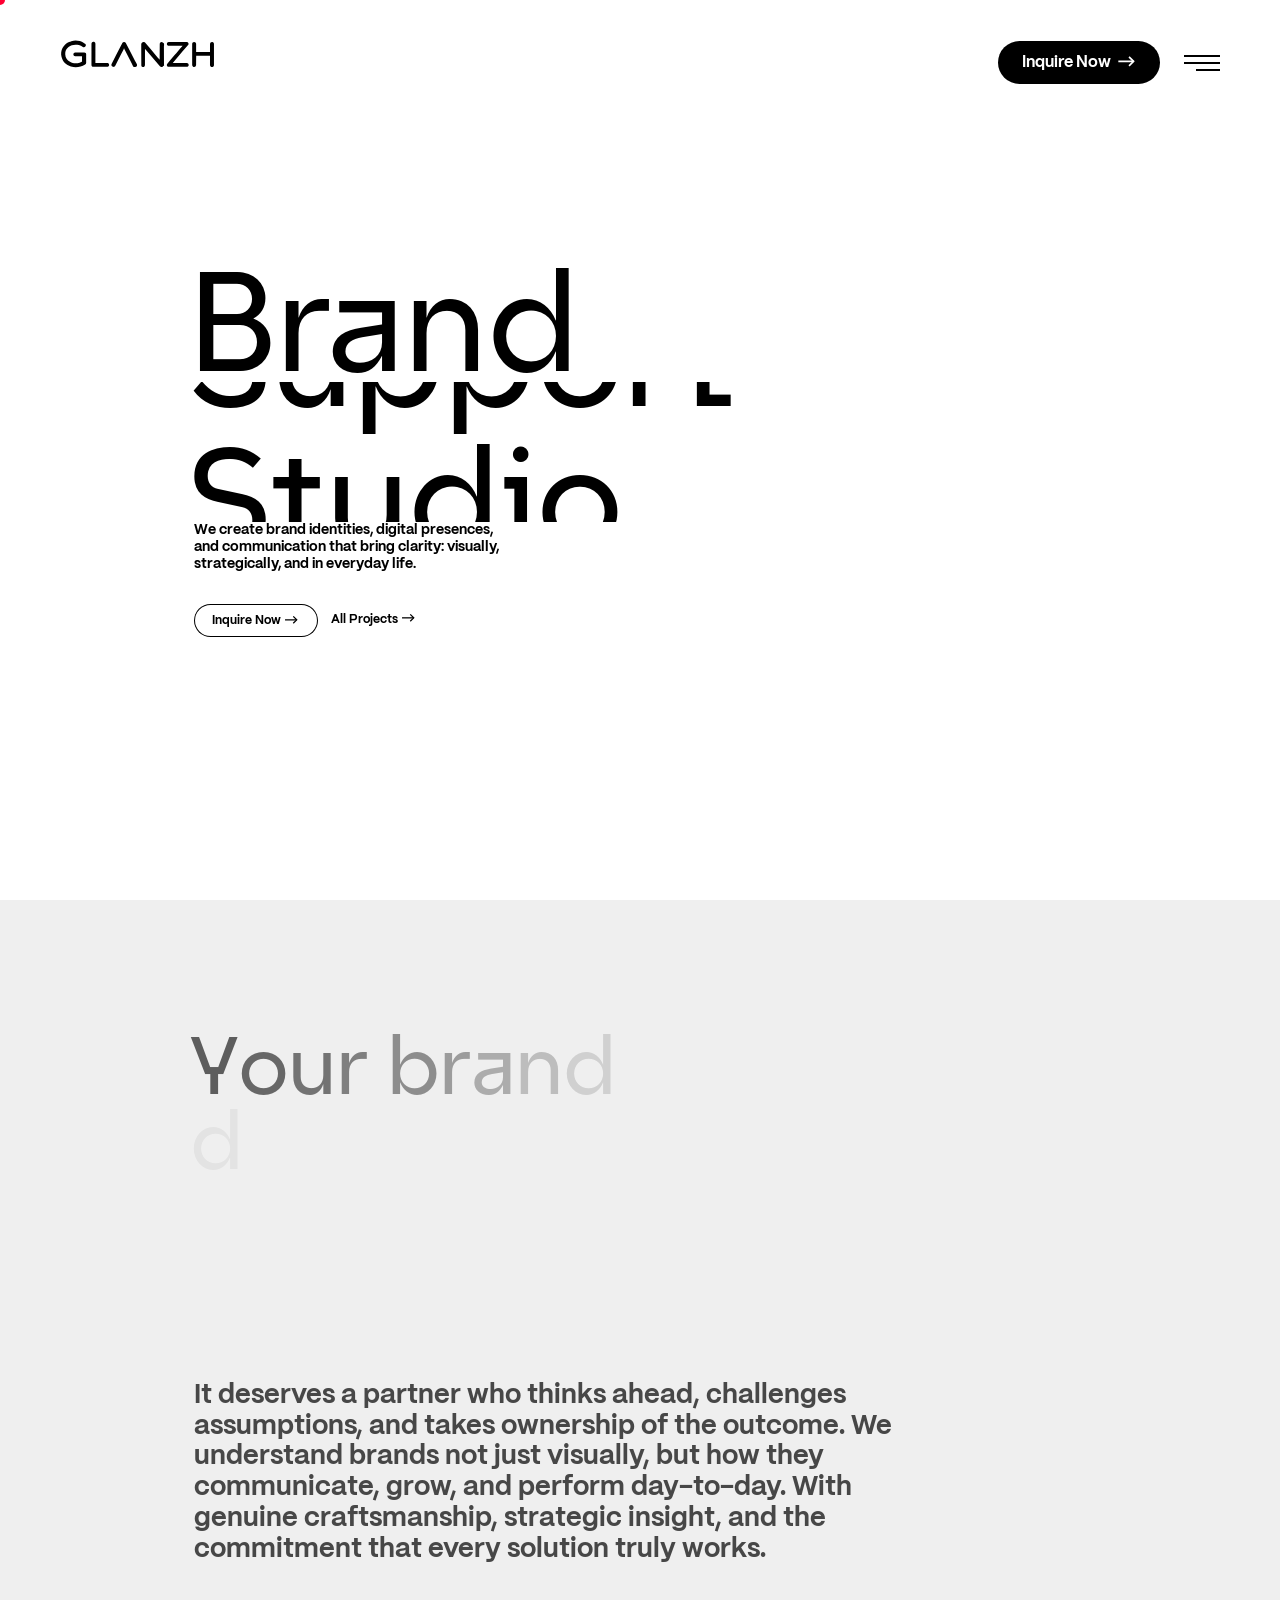
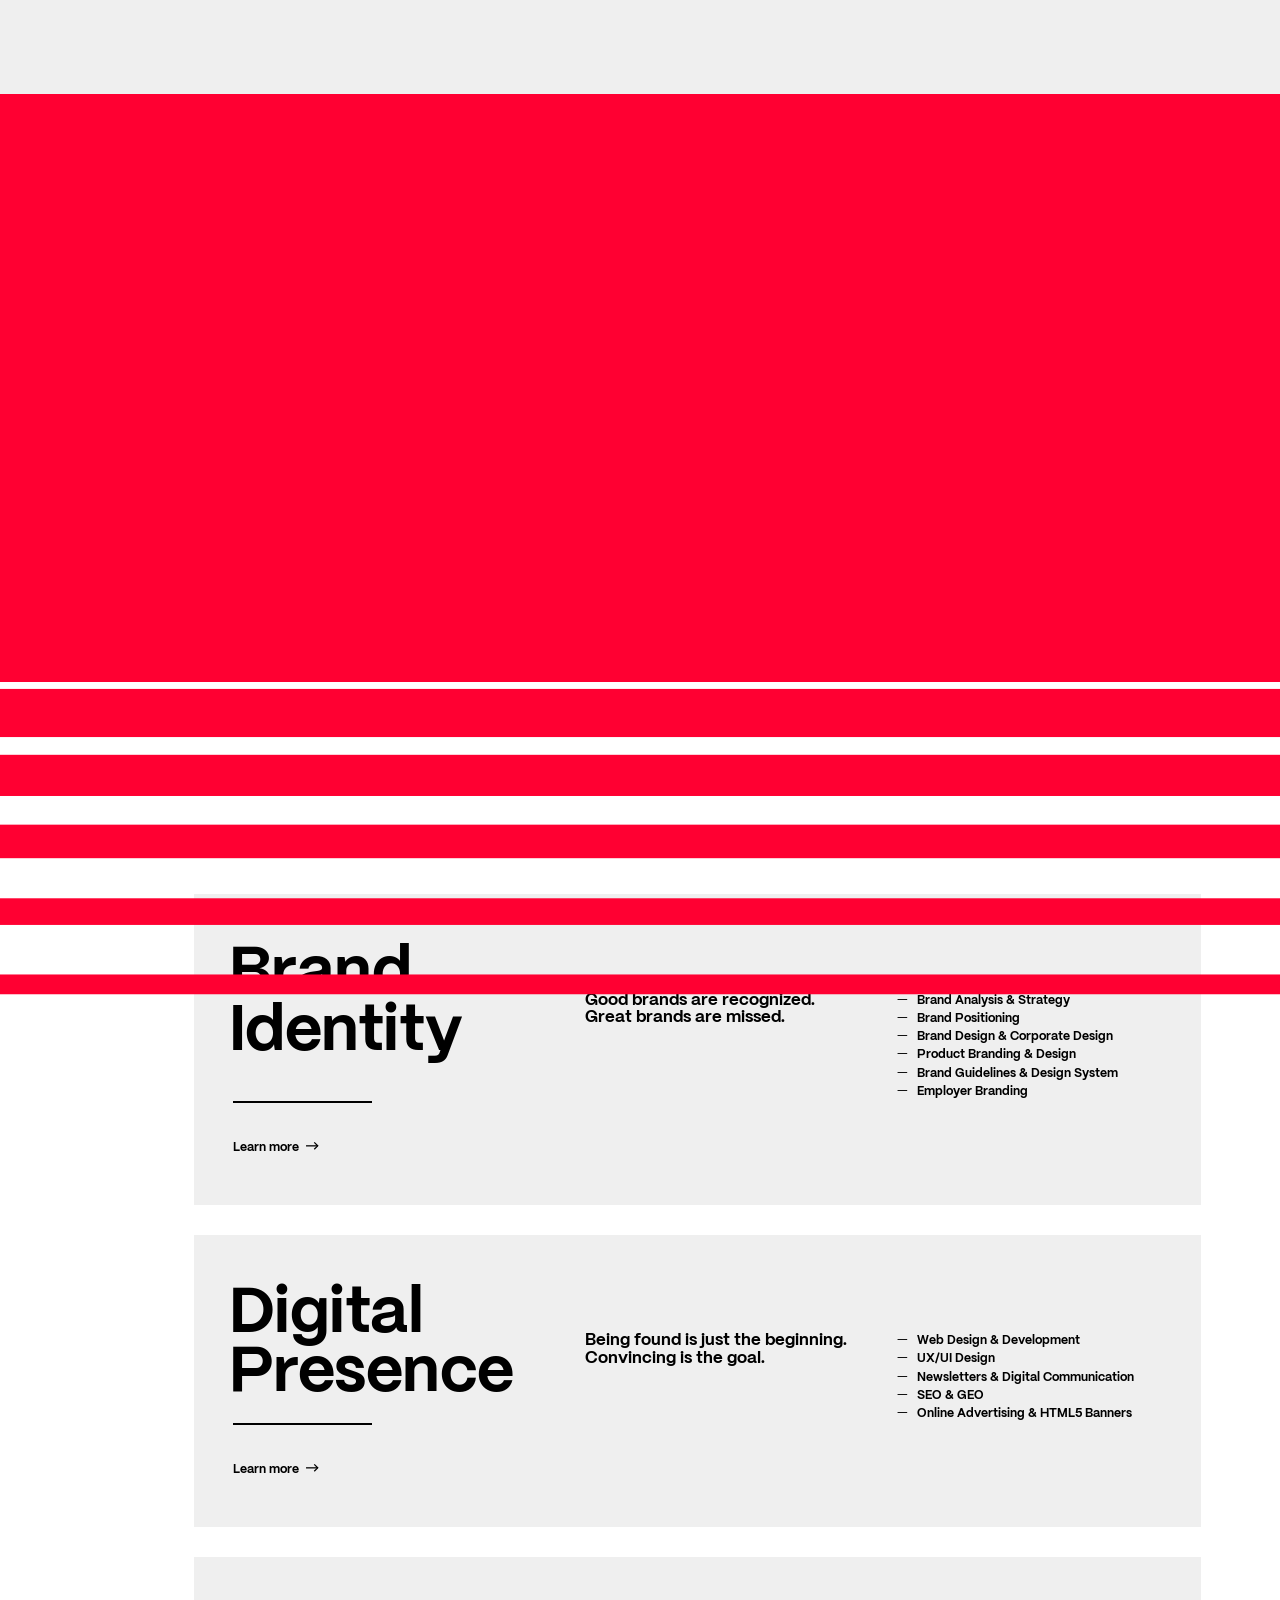
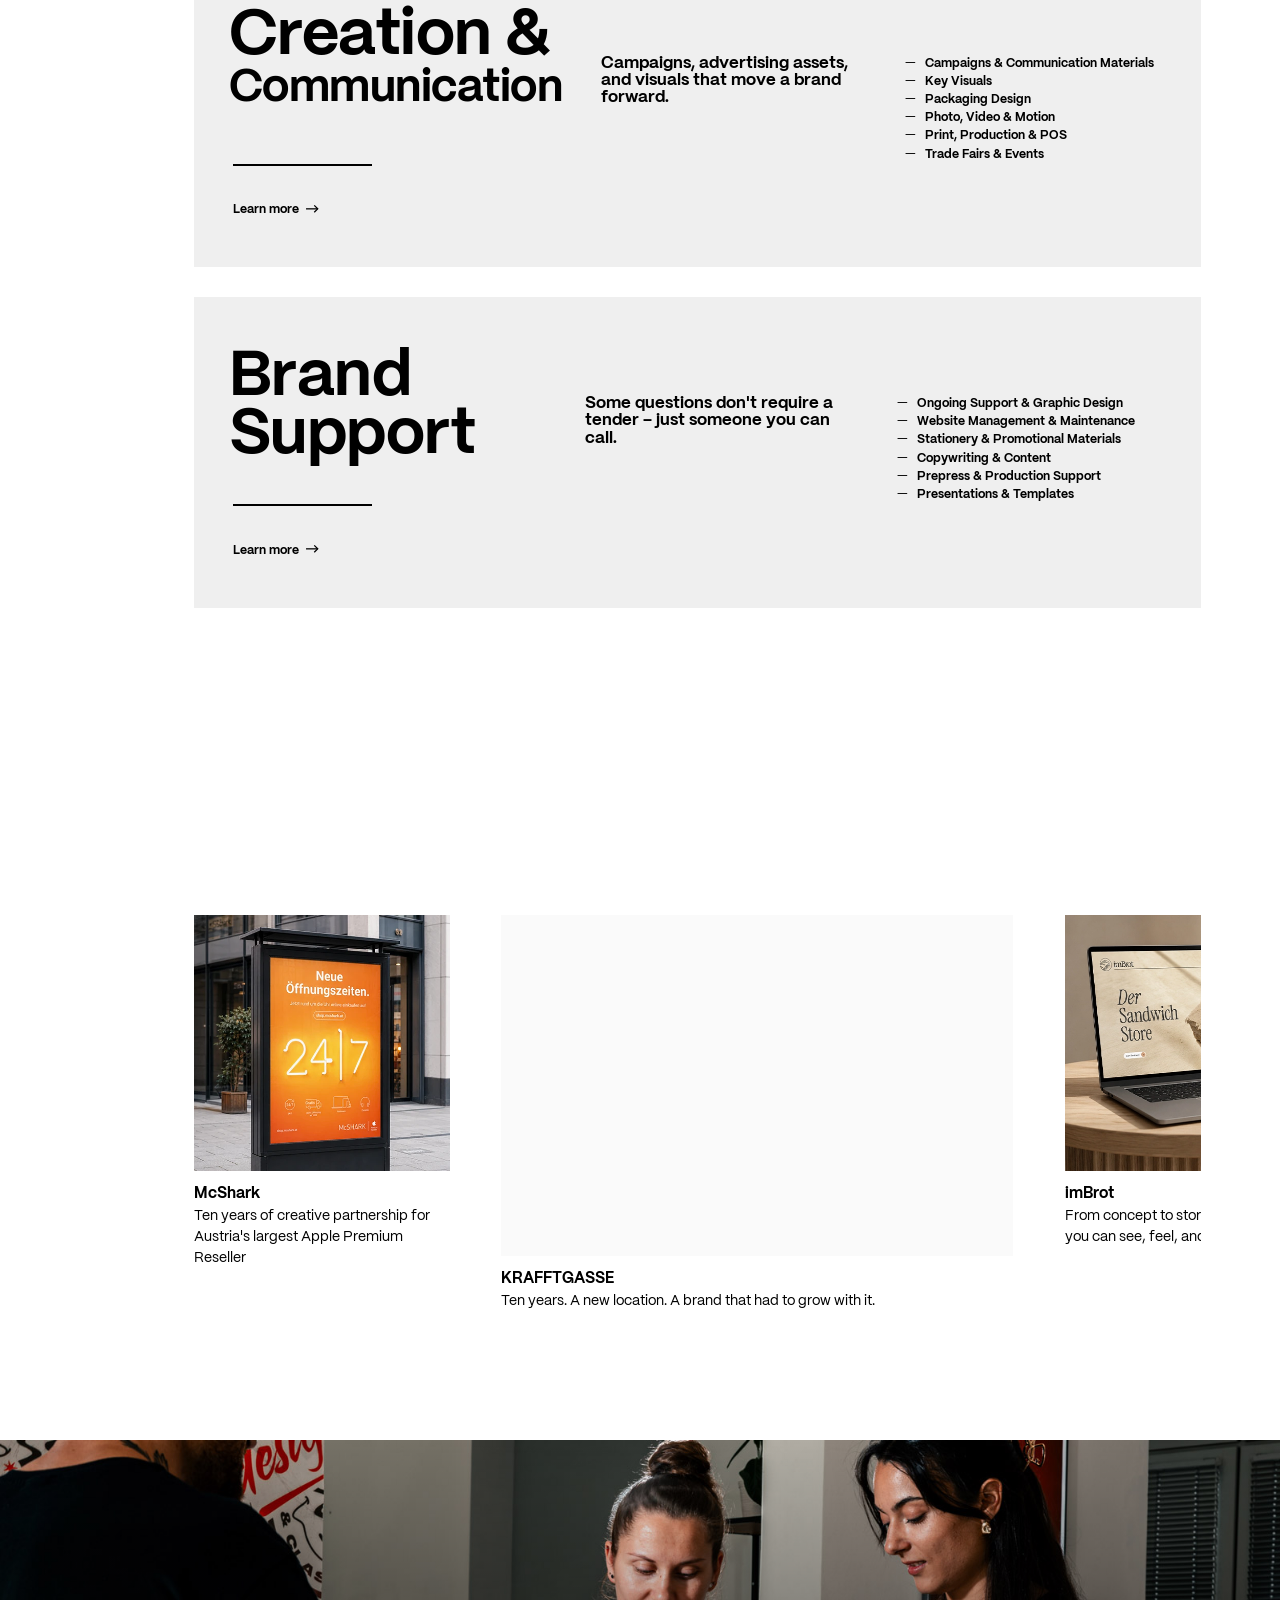
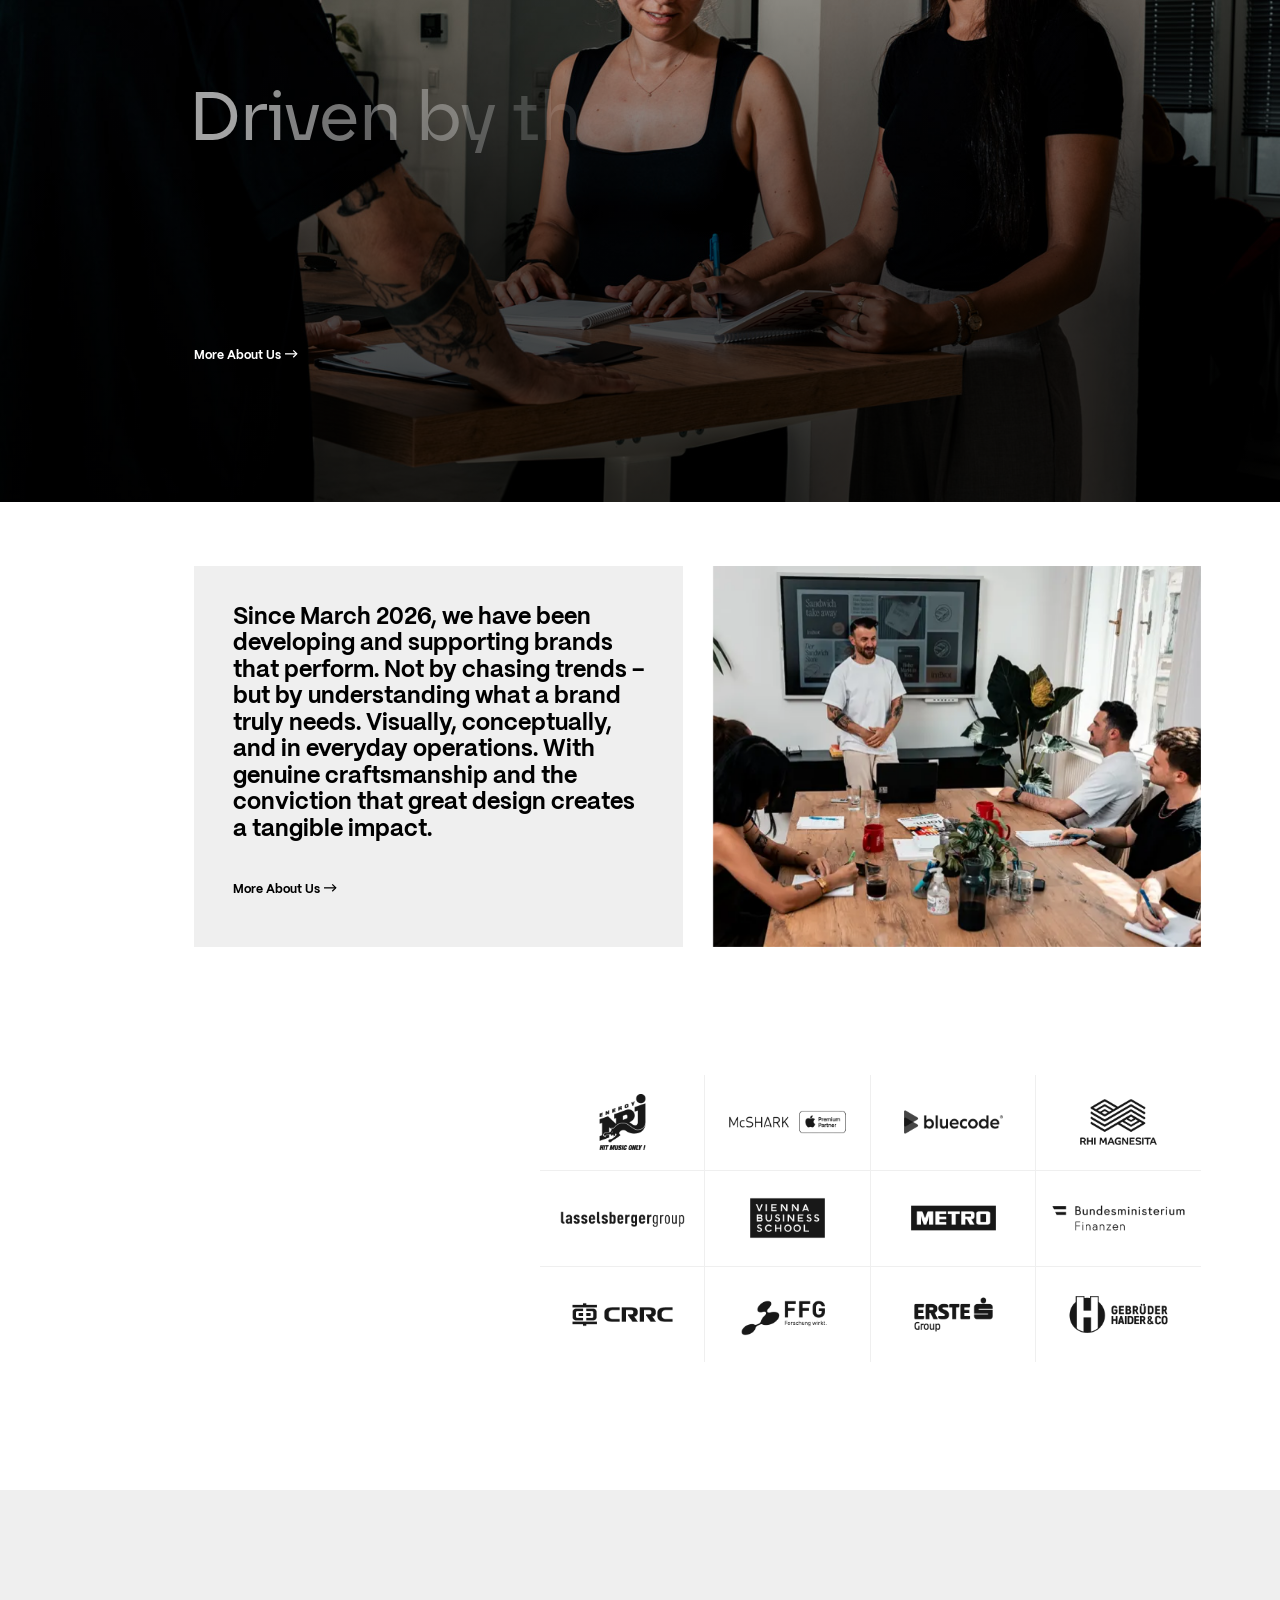
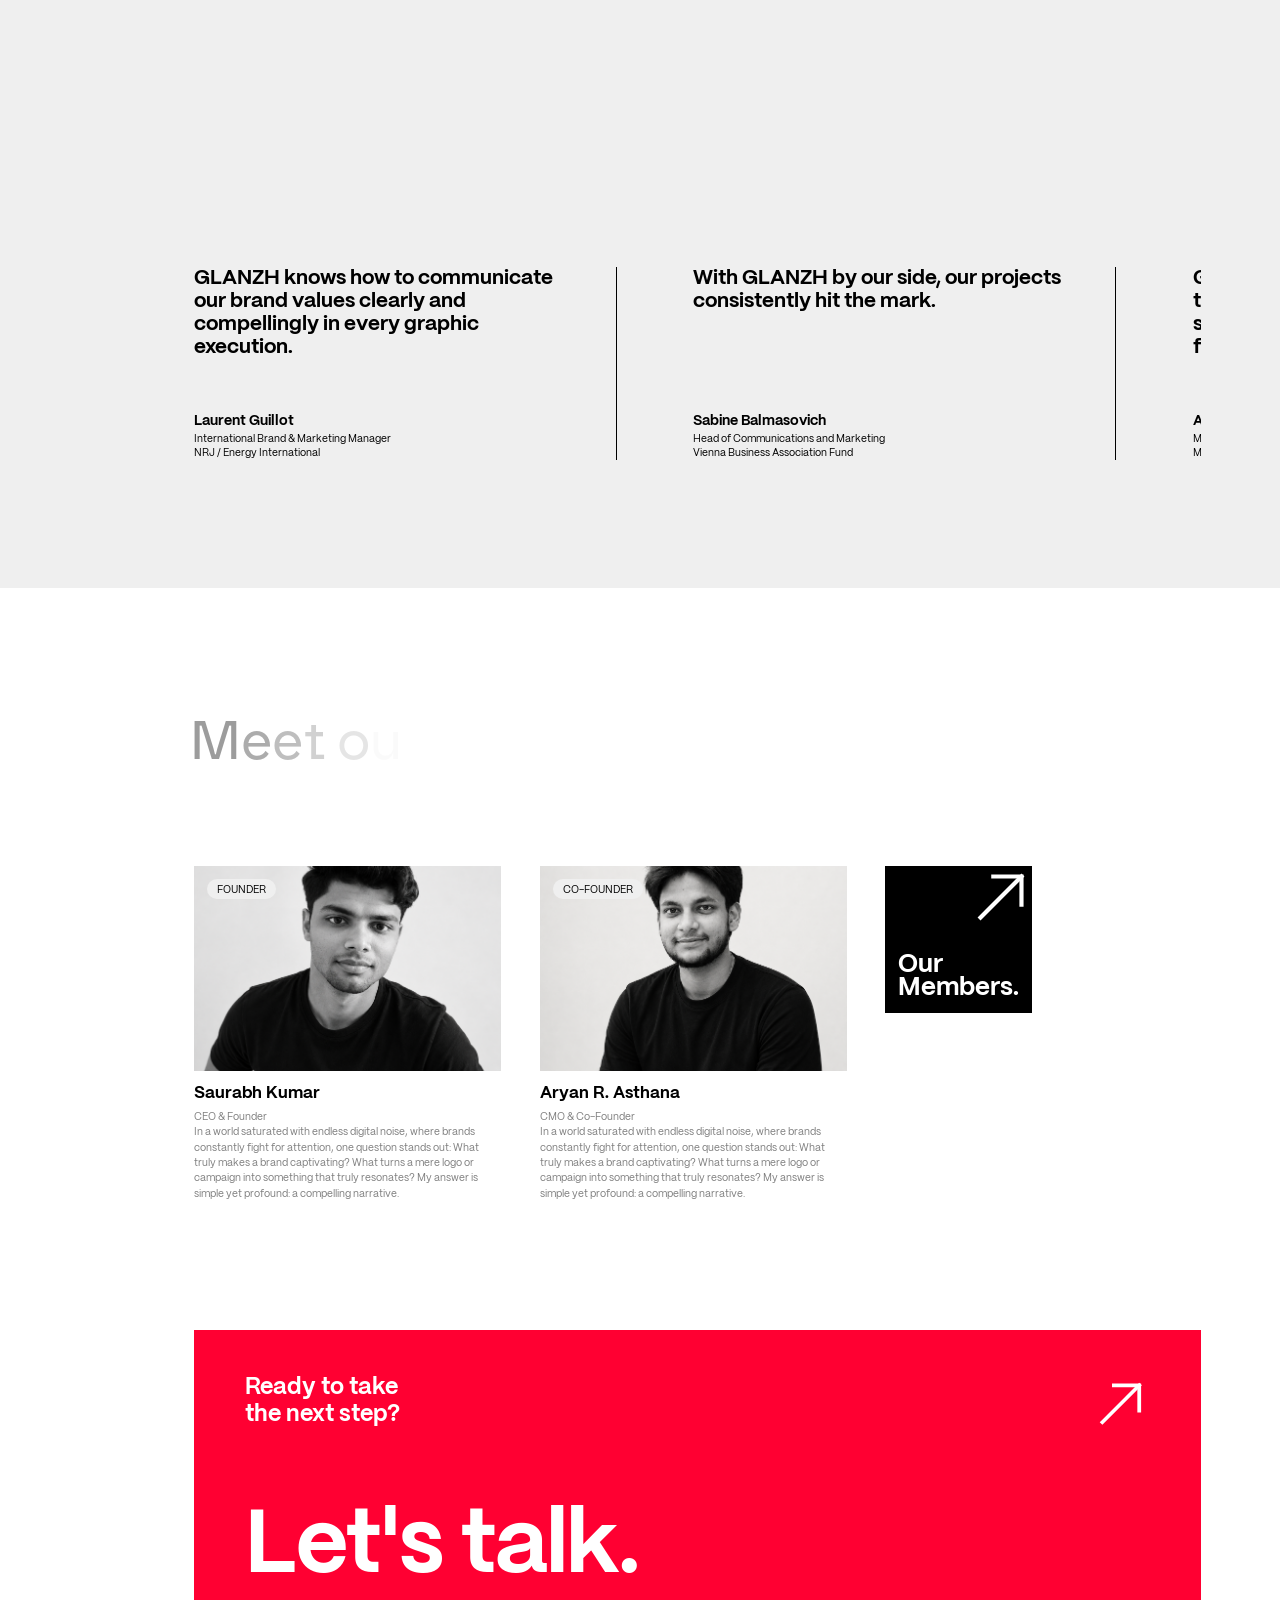
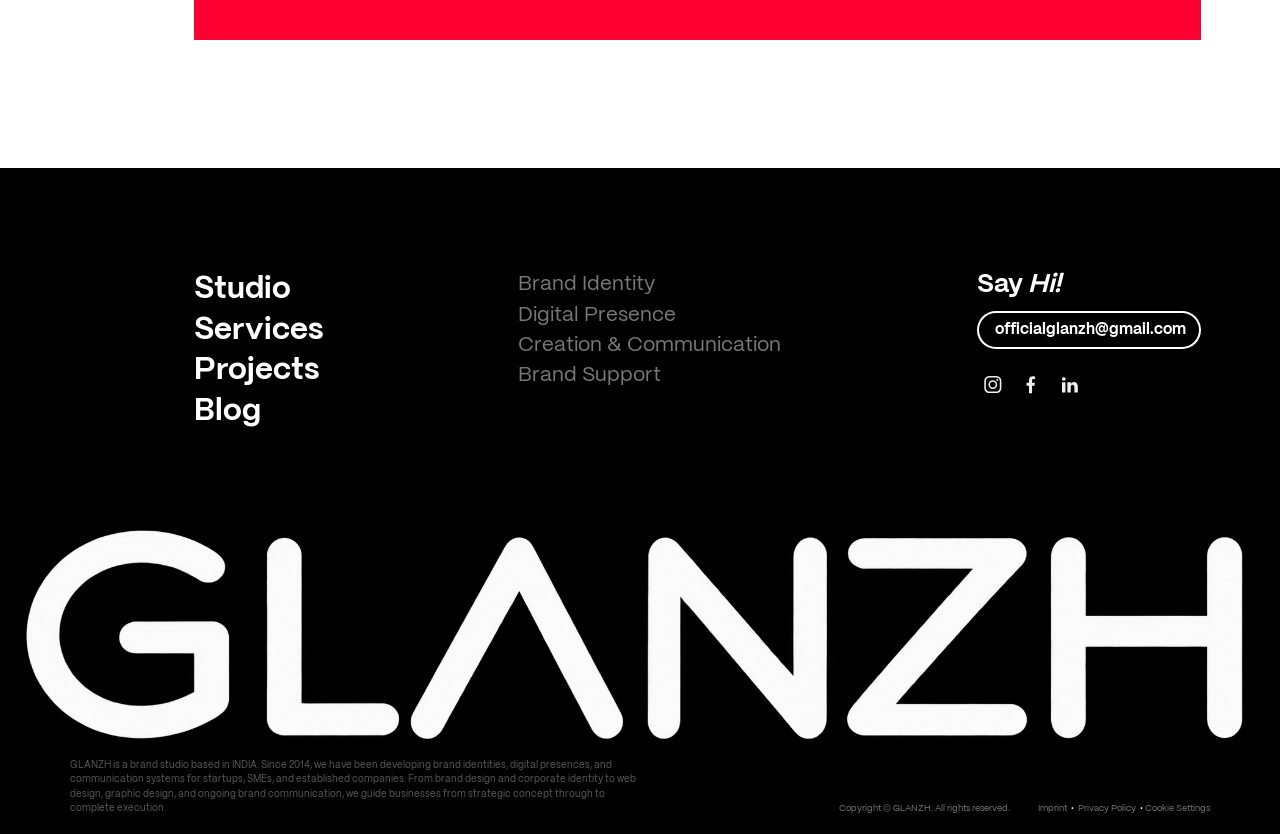
==== commit af5c6045: "Update team section with names for CEO and CMO" ====
--- a/index.html
+++ b/index.html
@@ -516,7 +516,8 @@
                             <span class="category">Founder</span>
                         <img loading="lazy" decoding="async" width="650" height="450" src="assets/images/ceo.png" class="attachment-post-image size-post-image wp-post-image" alt="" />        </div>
         <div class="post-content">
-            <h3>CEO & Founder</h3>
+            <h3>Saurabh Kumar</h3>
+            <p>CEO & Founder</p>
             <p>In a world saturated with endless digital noise, where brands constantly fight for attention, one question stands out: What truly makes a brand captivating? What turns a mere logo or campaign into something that truly resonates? My answer is simple yet profound: a compelling narrative.</p>        </div>
     </a>
 </article>
@@ -527,7 +528,8 @@
                             <span class="category">Co-Founder</span>
                         <img loading="lazy" decoding="async" width="650" height="450" src="assets/images/cmo.png" class="attachment-post-image size-post-image wp-post-image" alt="" /><span class="ai-generated-badge">AI Generated</span>        </div>
         <div class="post-content">
-            <h3>CMO & Co-Founder</h3>
+            <h3>Aryan R. Asthana</h3>
+            <p>CMO & Co-Founder</p>
             <p>In a world saturated with endless digital noise, where brands constantly fight for attention, one question stands out: What truly makes a brand captivating? What turns a mere logo or campaign into something that truly resonates? My answer is simple yet profound: a compelling narrative.</p>        </div>
     </a>
 </article>
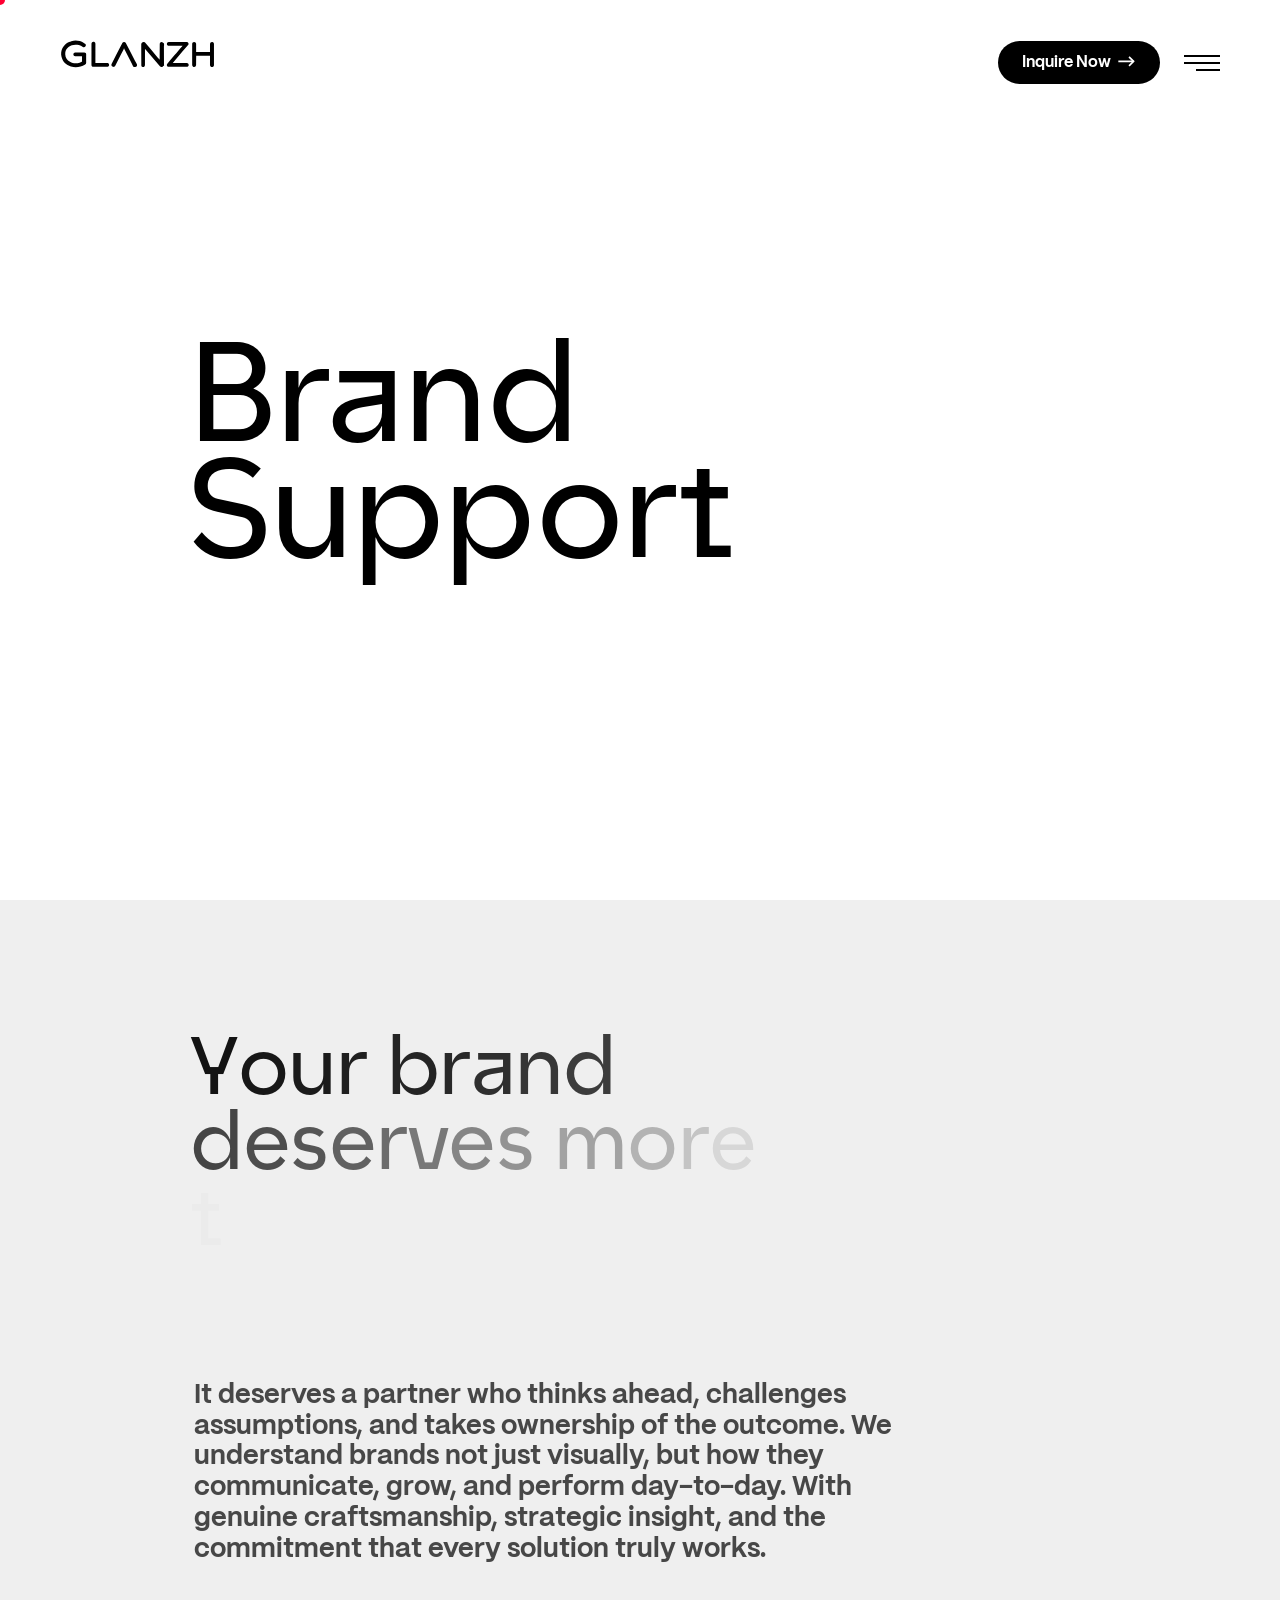
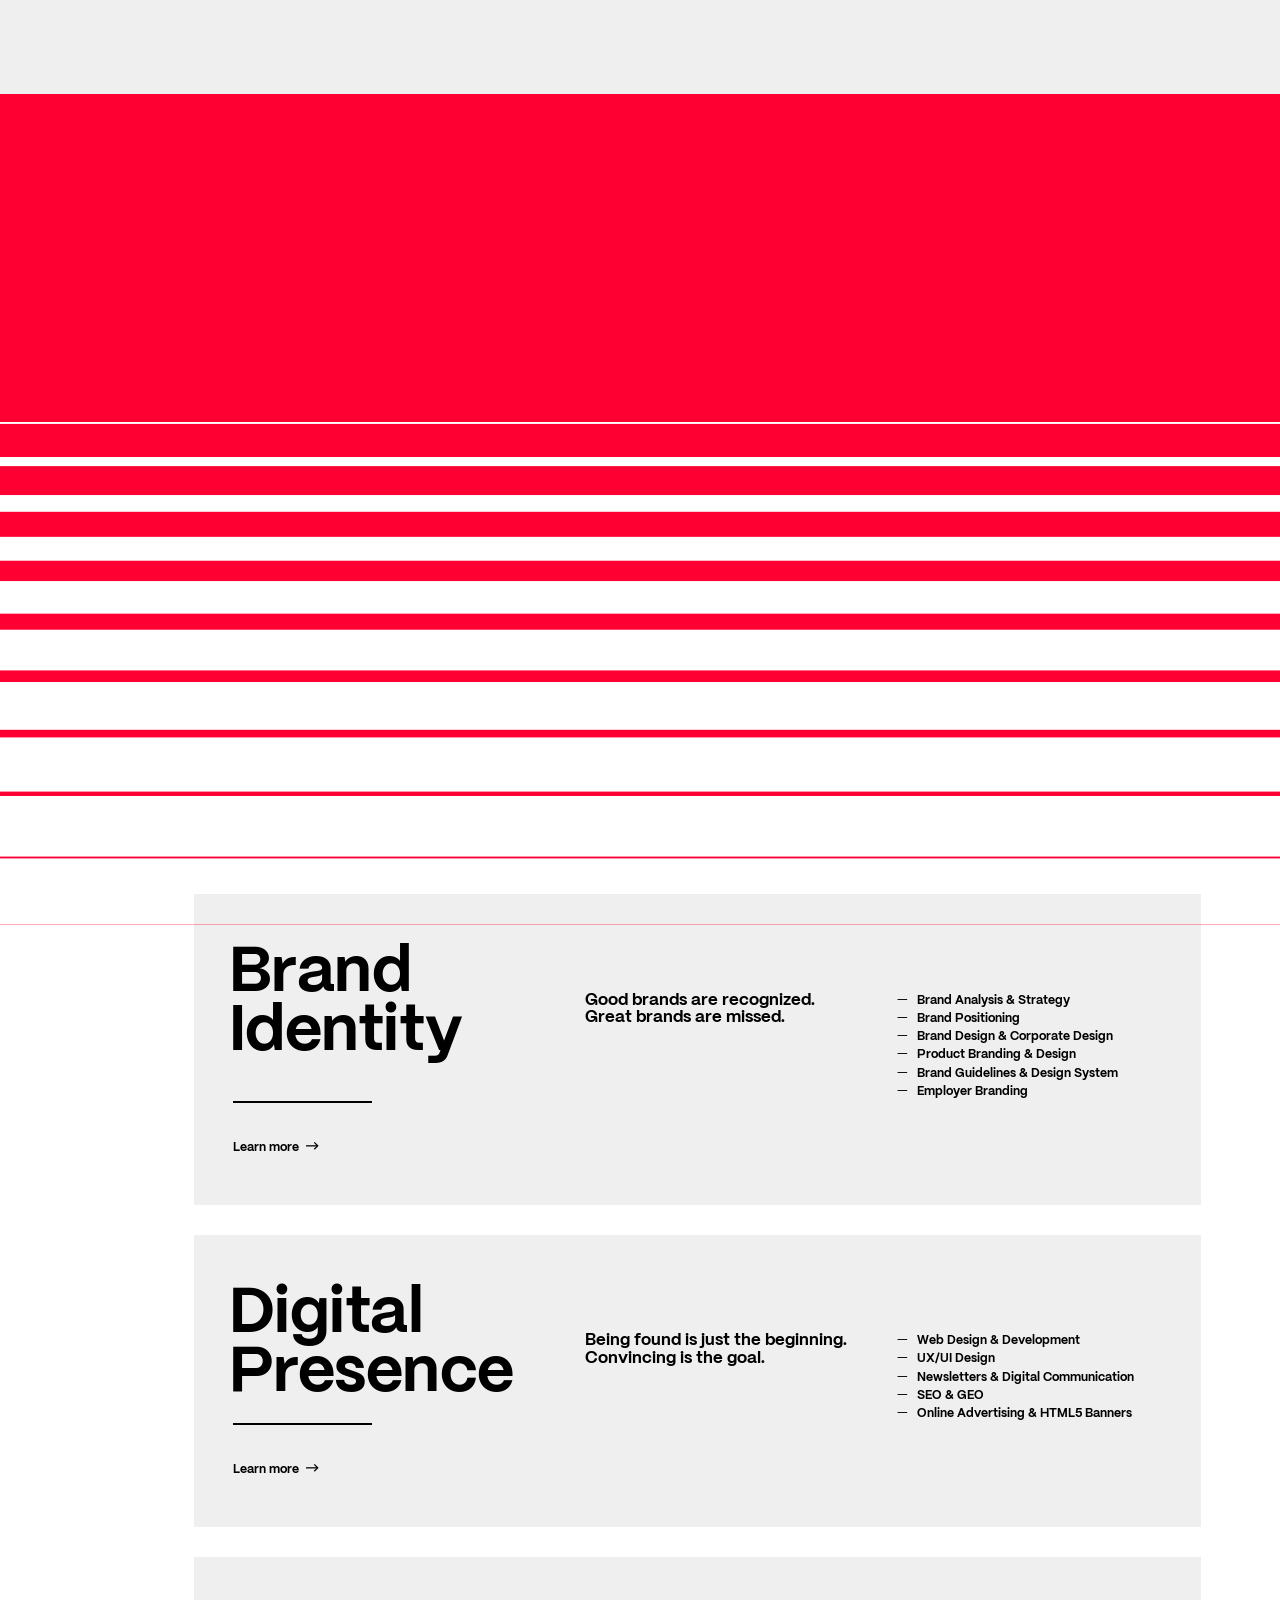
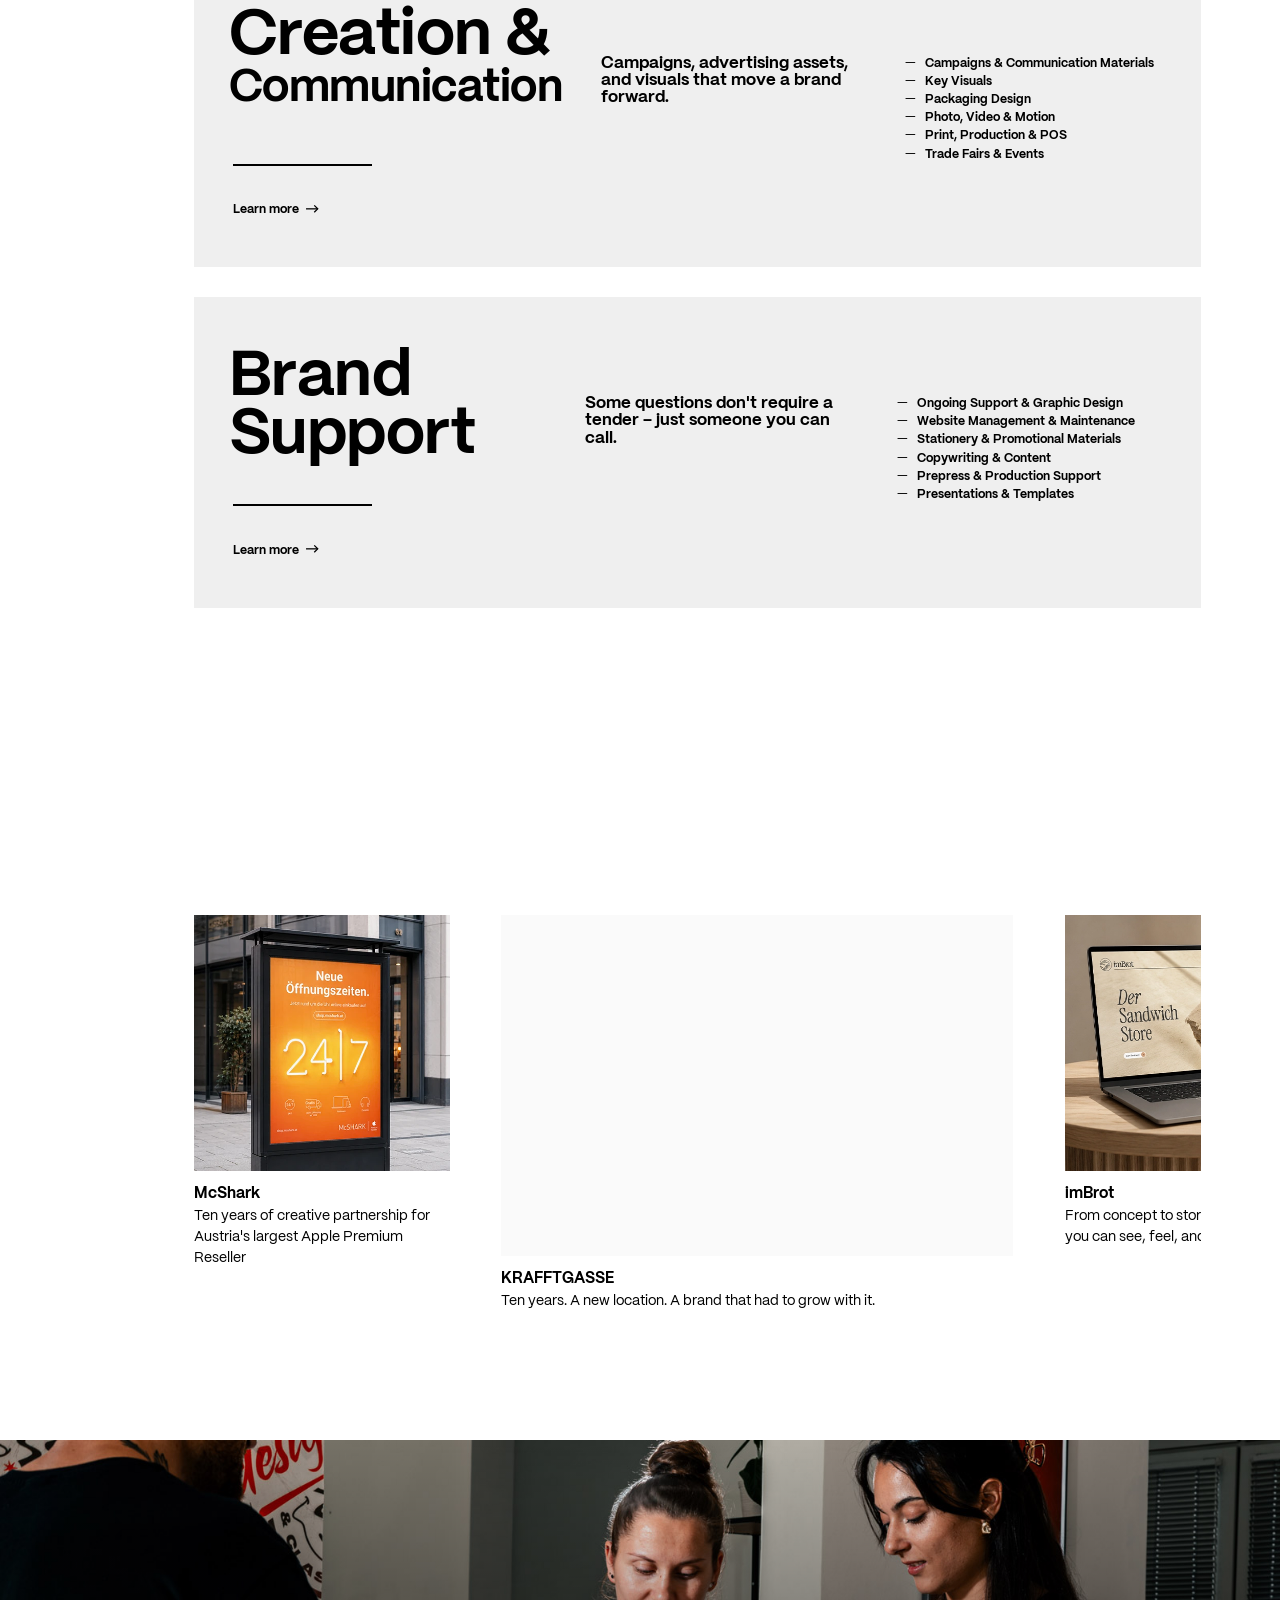
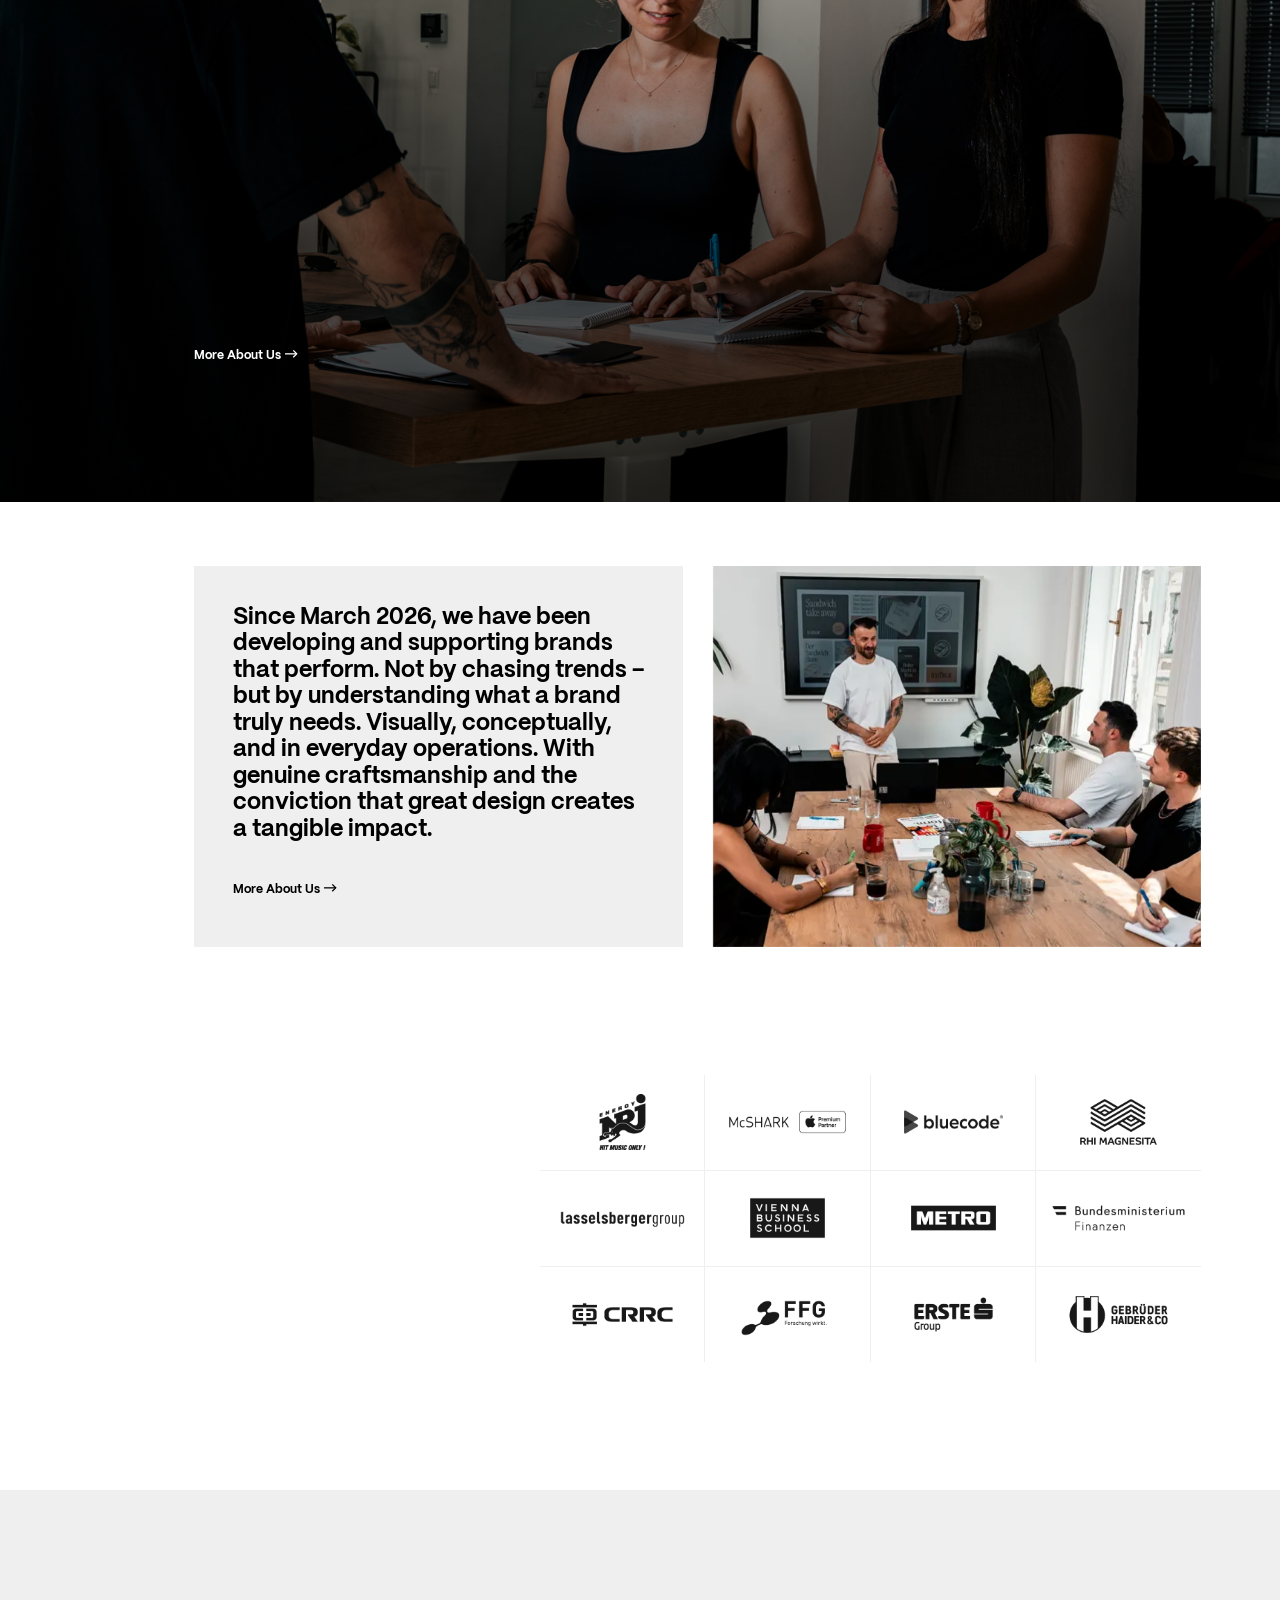
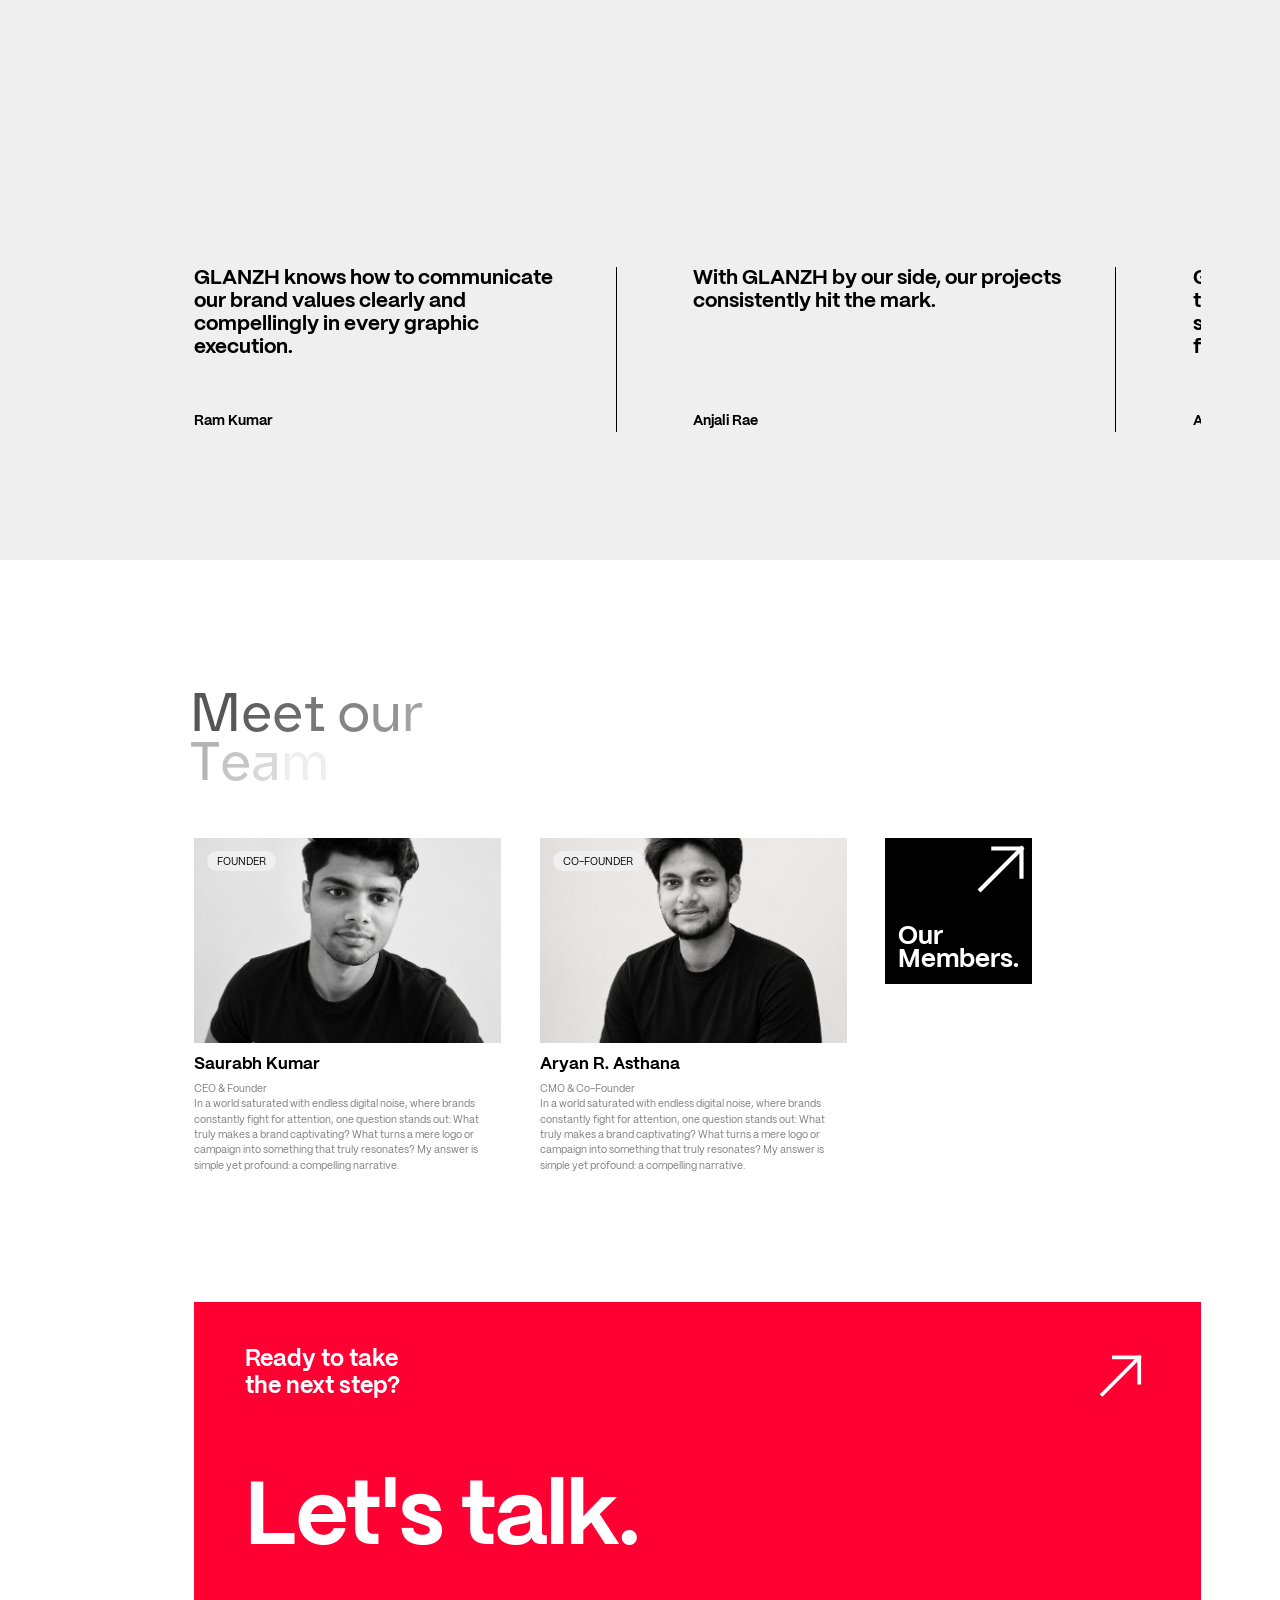
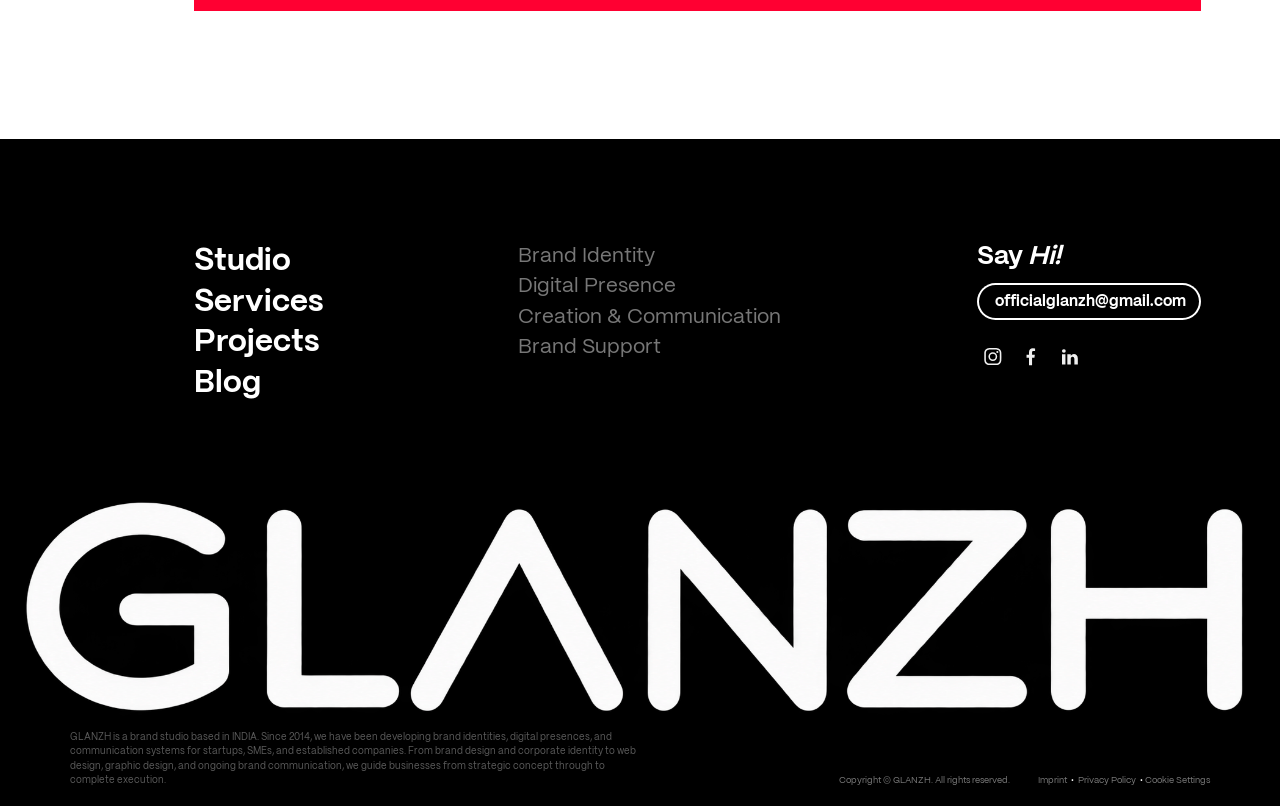
==== commit 57d1b737: "Comment out project cards and brand logos, add Coming Soon and Your brand could be here !!" ====
--- a/index.html
+++ b/index.html
@@ -1,81 +1,73 @@
 <!DOCTYPE html>
 <html lang="en" class="no-js">
+
 <head>
     <meta charset="UTF-8">
     <meta name="viewport" content="width=device-width, initial-scale=1, maximum-scale=5.0">
     <!-- Local Assets & Core Script -->
-    
+
     <!-- Separated JavaScript Logic & Google Tag Manager -->
     <script src="script.js"></script>
     <script src="email-decode.min.js"></script>
 
     <meta name='robots' content='index, follow, max-image-preview:large, max-snippet:-1, max-video-preview:-1' />
 
-	<!-- This site is optimized with the Yoast SEO plugin v28.2 - https://yoast.com/product/yoast-seo-wordpress/ -->
-	<title>GLANZH | Brand Studio &amp; Branding Agency for Corporate Design</title>
-	<meta name="description" content="Brand Studio based in India for branding, corporate design, brand identity, web design &amp; graphic design – good design is not an expense, but a competitive advantage." />
-	<meta property="og:locale" content="en_US" />
-	<meta property="og:type" content="website" />
-	<meta property="og:title" content="GLANZH | Brand Studio &amp; Branding Agency for Corporate Design" />
-	<meta property="og:description" content="Brand Studio based in India for branding, corporate design, brand identity, web design &amp; graphic design – good design is not an expense, but a competitive advantage." />
-	<meta property="og:url" content="./" />
-	<meta property="og:site_name" content="GLANZH" />
-	<meta property="article:modified_time" content="2026-08-13T14:02:49+00:00" />
-	<meta property="og:image" content="assets/images/website_preview.jpg" />
-	<meta property="og:image:width" content="1200" />
-	<meta property="og:image:height" content="675" />
-	<meta property="og:image:type" content="image/jpeg" />
-	<meta name="twitter:card" content="summary_large_image" />
-	<script type="application/ld+json" class="yoast-schema-graph">{"@context":"https://schema.org","@graph":[{"@type":"WebSite","@id":"https://glanzh.com/#website","url":"https://glanzh.com/","name":"GLANZH Brand Studio","description":"GLANZH is a brand studio based in India developing brand identities, digital presences, and communication systems.","publisher":{"@id":"https://glanzh.com/#organization"},"inLanguage":"en"},{"@type":"Organization","@id":"https://glanzh.com/#organization","name":"GLANZH Brand Studio","url":"https://glanzh.com/","logo":{"@type":"ImageObject","inLanguage":"en","@id":"https://glanzh.com/#/schema/logo/image/","url":"https://glanzh.com/assets/images/glanzh-logo-dark.svg","contentUrl":"https://glanzh.com/assets/images/glanzh-logo-dark.svg","caption":"GLANZH Brand Studio"},"image":{"@id":"https://glanzh.com/#/schema/logo/image/"},"description":"GLANZH is a brand studio based in India developing brand identities, digital presences, and communication systems for startups, SMEs, and established companies.","email":"officialglanzh@gmail.com"}]}</script>
-	<meta name="google-site-verification" content="OIXHaAwFKPTQGb0qjFIDHeS4terhIbyjQR38Ycldmyk" />
-	<!-- / Yoast SEO plugin. -->
-
-<link rel="stylesheet" href="assets/css/js_composer.min.css"><link rel="stylesheet" href="assets/css/swiper-bundle.min.css"><link rel="stylesheet" id="dp-style-css" href="assets/css/style.min.css" media="all" />
-<!-- Separated Custom Stylesheet -->
-<link rel="stylesheet" id="custom-style-css" href="style.css" media="all" />
-<link rel="icon" href="assets/images/favicon-300x300.png" sizes="32x32" />
-<link rel="icon" href="assets/images/favicon-300x300.png" sizes="192x192" />
-<link rel="apple-touch-icon" href="assets/images/favicon-300x300.png" />
-<meta name="msapplication-TileImage" content="assets/images/favicon-300x300.png" />
+    <!-- This site is optimized with the Yoast SEO plugin v28.2 - https://yoast.com/product/yoast-seo-wordpress/ -->
+    <title>GLANZH | Brand Studio &amp; Branding Agency for Corporate Design</title>
+    <meta name="description"
+        content="Brand Studio based in India for branding, corporate design, brand identity, web design &amp; graphic design – good design is not an expense, but a competitive advantage." />
+    <meta property="og:locale" content="en_US" />
+    <meta property="og:type" content="website" />
+    <meta property="og:title" content="GLANZH | Brand Studio &amp; Branding Agency for Corporate Design" />
+    <meta property="og:description"
+        content="Brand Studio based in India for branding, corporate design, brand identity, web design &amp; graphic design – good design is not an expense, but a competitive advantage." />
+    <meta property="og:url" content="./" />
+    <meta property="og:site_name" content="GLANZH" />
+    <meta property="article:modified_time" content="2026-08-13T14:02:49+00:00" />
+    <meta property="og:image" content="assets/images/website_preview.jpg" />
+    <meta property="og:image:width" content="1200" />
+    <meta property="og:image:height" content="675" />
+    <meta property="og:image:type" content="image/jpeg" />
+    <meta name="twitter:card" content="summary_large_image" />
+    <script type="application/ld+json"
+        class="yoast-schema-graph">{"@context":"https://schema.org","@graph":[{"@type":"WebSite","@id":"https://glanzh.com/#website","url":"https://glanzh.com/","name":"GLANZH Brand Studio","description":"GLANZH is a brand studio based in India developing brand identities, digital presences, and communication systems.","publisher":{"@id":"https://glanzh.com/#organization"},"inLanguage":"en"},{"@type":"Organization","@id":"https://glanzh.com/#organization","name":"GLANZH Brand Studio","url":"https://glanzh.com/","logo":{"@type":"ImageObject","inLanguage":"en","@id":"https://glanzh.com/#/schema/logo/image/","url":"https://glanzh.com/assets/images/glanzh-logo-dark.svg","contentUrl":"https://glanzh.com/assets/images/glanzh-logo-dark.svg","caption":"GLANZH Brand Studio"},"image":{"@id":"https://glanzh.com/#/schema/logo/image/"},"description":"GLANZH is a brand studio based in India developing brand identities, digital presences, and communication systems for startups, SMEs, and established companies.","email":"officialglanzh@gmail.com"}]}</script>
+    <meta name="google-site-verification" content="OIXHaAwFKPTQGb0qjFIDHeS4terhIbyjQR38Ycldmyk" />
+    <!-- / Yoast SEO plugin. -->
+
+    <link rel="stylesheet" href="assets/css/js_composer.min.css">
+    <link rel="stylesheet" href="assets/css/swiper-bundle.min.css">
+    <link rel="stylesheet" id="dp-style-css" href="assets/css/style.min.css" media="all" />
+    <!-- Separated Custom Stylesheet -->
+    <link rel="stylesheet" id="custom-style-css" href="style.css" media="all" />
+    <link rel="icon" href="assets/images/favicon-300x300.png" sizes="32x32" />
+    <link rel="icon" href="assets/images/favicon-300x300.png" sizes="192x192" />
+    <link rel="apple-touch-icon" href="assets/images/favicon-300x300.png" />
+    <meta name="msapplication-TileImage" content="assets/images/favicon-300x300.png" />
     <meta name="author" content="GLANZH">
 
-    <meta property="business:contact_data:email" content="officialglanzh@gmail.com"/>
-    <meta property="business:contact_data:phone_number" content="+43676843391100"/>
-
-    <link
-            rel="preload"
-            href="assets/fonts/Unytour/UnytourDisplayMedium/font.woff2"
-            as="font"
-            type="font/woff2"
-            crossorigin
-    >
-
-    <link
-            rel="preload"
-            href="assets/fonts/PPMori/PPMori-Bold.woff2"
-            as="font"
-            type="font/woff2"
-            crossorigin
-    >
-
-<link rel="stylesheet" href="assets/css/widget.css"><link rel="stylesheet" href="assets/css/frontend.css">
+    <meta property="business:contact_data:email" content="officialglanzh@gmail.com" />
+    <meta property="business:contact_data:phone_number" content="+43676843391100" />
+
+    <link rel="preload" href="assets/fonts/Unytour/UnytourDisplayMedium/font.woff2" as="font" type="font/woff2"
+        crossorigin>
+
+    <link rel="preload" href="assets/fonts/PPMori/PPMori-Bold.woff2" as="font" type="font/woff2" crossorigin>
+
+    <link rel="stylesheet" href="assets/css/widget.css">
+    <link rel="stylesheet" href="assets/css/frontend.css">
 </head>
+
 <body class="home page-startseite wpb-js-composer js-comp-ver-8.7.3 vc_responsive">
 
     <div class="page-transition"></div>
     <div class="preloader">
         <div class="preloader-wrapper">
-            <img
-                    src="assets/images/preloader-160.gif"
-                    srcset="
+            <img src="assets/images/preloader-160.gif" srcset="
         assets/images/preloader-140.gif 140w,
         assets/images/preloader-160.gif 160w,
         assets/images/preloader-200.gif 200w,
-        assets/images/preloader.gif 260w"
-                    sizes="(max-width: 767px) 140px, (max-width: 1199px) 160px, 200px"
-                    width="260"
-                    height="122"
-                    alt="GLANZH logo">
+        assets/images/preloader.gif 260w" sizes="(max-width: 767px) 140px, (max-width: 1199px) 160px, 200px"
+                width="260" height="122" alt="GLANZH logo">
         </div>
     </div>
 
@@ -84,14 +76,24 @@
         <header>
             <div id="branding">
                 <a class="logo" href="index.html" aria-label="GLANZH Homepage">
-                    <img class="logo-img logo-dark" src="assets/images/glanzh-logo-white.svg" alt="GLANZH" style="height: 28px; width: auto; filter: invert(1);">
-                    <img class="logo-img logo-light" src="assets/images/glanzh-logo-white.svg" alt="GLANZH" style="height: 28px; width: auto; display: none;">
+                    <img class="logo-img logo-dark" src="assets/images/glanzh-logo-white.svg" alt="GLANZH"
+                        style="height: 28px; width: auto; filter: invert(1);">
+                    <img class="logo-img logo-light" src="assets/images/glanzh-logo-white.svg" alt="GLANZH"
+                        style="height: 28px; width: auto; display: none;">
                 </a>
             </div>
             <div class="get-in-touch">
                 <a class="button" href="contact/index.html" target="_self">
-                    <span class="button-text">Inquire Now <span class="button-icon"><svg class="btn-icon" xmlns="http://www.w3.org/2000/svg" viewBox="0 0 30 18"><polyline points="18.08 2.71 24.85 9.48 18.08 16.26"></polyline><line x1="24.85" y1="9.48" x2="2" y2="9.48"></line></svg></span></span>
-                    <span class="button-text-clone">Inquire Now <span class="button-icon"><svg class="btn-icon" xmlns="http://www.w3.org/2000/svg" viewBox="0 0 30 18"><polyline points="18.08 2.71 24.85 9.48 18.08 16.26"></polyline><line x1="24.85" y1="9.48" x2="2" y2="9.48"></line></svg></span></span>
+                    <span class="button-text">Inquire Now <span class="button-icon"><svg class="btn-icon"
+                                xmlns="http://www.w3.org/2000/svg" viewBox="0 0 30 18">
+                                <polyline points="18.08 2.71 24.85 9.48 18.08 16.26"></polyline>
+                                <line x1="24.85" y1="9.48" x2="2" y2="9.48"></line>
+                            </svg></span></span>
+                    <span class="button-text-clone">Inquire Now <span class="button-icon"><svg class="btn-icon"
+                                xmlns="http://www.w3.org/2000/svg" viewBox="0 0 30 18">
+                                <polyline points="18.08 2.71 24.85 9.48 18.08 16.26"></polyline>
+                                <line x1="24.85" y1="9.48" x2="2" y2="9.48"></line>
+                            </svg></span></span>
                     <span class="bg-anim"></span></a>
             </div>
             <div class="canvas-navi-icon">
@@ -103,526 +105,1088 @@
             </div>
         </header>
         <div class="canvas-nav-overlay"></div>
-<div id="canvas-nav">
-    <div class="canvas-inner">
-        <div class="nav-image-preview" aria-hidden="true">
-            <img src="" alt="">
+        <div id="canvas-nav">
+            <div class="canvas-inner">
+                <div class="nav-image-preview" aria-hidden="true">
+                    <img src="" alt="">
+                </div>
+                <div class="canvas-menu">
+                    <nav role="navigation">
+                        <ul id="menu-canvas" class="canvas-menu">
+                            <li id="menu-item-40" class="studio"><a href="studio/index.html">About Us</a></li>
+                            <li id="menu-item-39" class="services"><a href="services/index.html">Services</a></li>
+                            <li id="menu-item-38" class="projects"><a href="projects/index.html">Projects</a></li>
+                            <li id="menu-item-152" class="contact"><a href="contact/index.html">Contact</a></li>
+                        </ul>
+                    </nav>
+                </div>
+                <div class="canvas-footer">
+                    <div class="links">
+                        <a class="text-link" href="#blog" target="_self">Blog</a>
+                        <a class="text-link" href="contact/index.html" target="_self">Careers</a>
+                        <a class="text-link" href="faq/index.html" target="_self">FAQ</a>
+                    </div>
+                    <div class="social-icons ">
+                        <a class="instagram" href="https://www.instagram.com/" target="_blank" rel="noopener noreferrer"
+                            aria-label="Follow on Instagram"><svg xmlns="http://www.w3.org/2000/svg"
+                                viewBox="0 0 24 24">
+                                <path
+                                    d="M20,8.46a6.06,6.06,0,0,0-.37-1.94,4,4,0,0,0-.93-1.42,3.83,3.83,0,0,0-1.42-.92A5.77,5.77,0,0,0,15.3,3.8c-.85,0-1.12,0-3.3,0s-2.44,0-3.29,0a6.19,6.19,0,0,0-2,.37,4,4,0,0,0-1.41.93,3.9,3.9,0,0,0-.93,1.41,6.12,6.12,0,0,0-.37,1.94c0,.86,0,1.13,0,3.3s0,2.45,0,3.3A5.8,5.8,0,0,0,4.42,17a3.85,3.85,0,0,0,.93,1.42,3.87,3.87,0,0,0,1.41.92,5.82,5.82,0,0,0,1.94.38c.86,0,1.13,0,3.3,0s2.44,0,3.3,0a5.82,5.82,0,0,0,1.94-.38A4.09,4.09,0,0,0,19.58,17,5.85,5.85,0,0,0,20,15.05c0-.85.05-1.12.05-3.3S20,9.31,20,8.46ZM18.52,15a4.44,4.44,0,0,1-.28,1.48A2.65,2.65,0,0,1,16.72,18a4.44,4.44,0,0,1-1.48.28c-.85,0-1.1.05-3.23.05s-2.39,0-3.24-.05A4.44,4.44,0,0,1,7.29,18a2.42,2.42,0,0,1-.92-.59,2.66,2.66,0,0,1-.6-.92A4.33,4.33,0,0,1,5.5,15c0-.84,0-1.09,0-3.23s0-2.39,0-3.23A4.39,4.39,0,0,1,5.77,7,2.69,2.69,0,0,1,7.29,5.53a4.52,4.52,0,0,1,1.49-.28c.84,0,1.09,0,3.23,0s2.39,0,3.23,0a4.58,4.58,0,0,1,1.49.28,2.41,2.41,0,0,1,.91.6,2.41,2.41,0,0,1,.6.91,4.58,4.58,0,0,1,.28,1.49c0,.84,0,1.1,0,3.23S18.55,14.15,18.52,15Z" />
+                                <path
+                                    d="M12,7.64a4.11,4.11,0,1,0,4.11,4.11A4.12,4.12,0,0,0,12,7.64Zm0,6.78a2.67,2.67,0,1,1,2.67-2.67A2.66,2.66,0,0,1,12,14.42Z" />
+                                <path d="M17.24,7.48a1,1,0,1,1-1-1A1,1,0,0,1,17.24,7.48Z" />
+                            </svg><span>instagram</span></a>
+                        <a class="facebook" href="https://www.facebook.com/" target="_blank" rel="noopener noreferrer"
+                            aria-label="Follow on Facebook"><svg xmlns="http://www.w3.org/2000/svg" viewBox="0 0 24 24">
+                                <path
+                                    d="M14.54,6.66H16V4.11A20.39,20.39,0,0,0,13.87,4c-2.1,0-3.55,1.32-3.55,3.76V10H8v2.84h2.32V20h2.85V12.84H15.4L15.76,10H13.17V8c0-.82.22-1.38,1.37-1.38Z" />
+                            </svg><span>facebook</span></a>
+                        <a class="linkedin" href="https://www.linkedin.com/" target="_blank" rel="noopener noreferrer"
+                            aria-label="Follow on LinkedIn"><svg xmlns="http://www.w3.org/2000/svg" viewBox="0 0 24 24">
+                                <path d="M6.32,4.83a1.67,1.67,0,1,0,0,3.34h0a1.68,1.68,0,1,0,0-3.34Z" />
+                                <path d="M4.69,9.49H7.91v9.68H4.69Z" />
+                                <path
+                                    d="M15.8,9.27a4,4,0,0,0-2.9,1.63V9.49H9.68v9.68H12.9v-5.4A2.13,2.13,0,0,1,13,13a1.75,1.75,0,0,1,1.65-1.17c1.16,0,1.62.88,1.62,2.18v5.18H19.5V13.62C19.5,10.65,17.91,9.27,15.8,9.27Z" />
+                            </svg><span>linkedin</span></a>
+                    </div>
+                </div>
+            </div>
         </div>
-        <div class="canvas-menu">
-            <nav role="navigation">
-                <ul id="menu-canvas" class="canvas-menu"><li id="menu-item-40" class="studio"><a href="studio/index.html">About Us</a></li>
-<li id="menu-item-39" class="services"><a href="services/index.html">Services</a></li>
-<li id="menu-item-38" class="projects"><a href="projects/index.html">Projects</a></li>
-<li id="menu-item-152" class="contact"><a href="contact/index.html">Contact</a></li>
-</ul>            </nav>
+        <div class="dp-ai-widget-container">
+            <div class="dp-ai-widget-inner">
+                <div class="dp-ai-widget-close"><img src="assets/icons/icon-close-black.svg" alt="Close AI Agent"></div>
+                <div class="dpai-widget" id="dpai-156-6068" data-assistant-id="156" data-nonce="afb9d6ed0e"
+                    data-ajax-url="#"
+                    data-questions="[&quot;Our brand appearance no longer feels right.&quot;,&quot;What sets you apart from other agencies?&quot;,&quot;How do we start a rebranding?&quot;,&quot;Why not just have my cousin make the logo?&quot;]"
+                    style="width:100%;">
+                    <div class="dpai-message-list" aria-live="polite" aria-label="Chat history">
+                        <div>
+                            <p class="like-h3">Hi👋, ask a question or tell us about your project.</p>
+                        </div>
+                    </div>
+                    <div class="dpai-suggestions" aria-label="Suggested questions">
+                        <button class="dpai-suggestion-btn" type="button">Our brand appearance no longer feels
+                            right.</button>
+                        <button class="dpai-suggestion-btn" type="button">What sets you apart from other
+                            agencies?</button>
+                        <button class="dpai-suggestion-btn" type="button">How do we start a rebranding?</button>
+                        <button class="dpai-suggestion-btn" type="button">Why not just have my cousin make the
+                            logo?</button>
+                    </div>
+                    <div class="dpai-input-row">
+                        <input type="text" class="dpai-input" placeholder="Message us…" autocomplete="off"
+                            spellcheck="false" aria-label="Enter message" />
+                        <button class="dpai-send-btn" disabled aria-label="Send">
+                            <svg width="16" height="16" viewBox="0 0 24 24" fill="none" stroke="currentColor"
+                                stroke-width="2" stroke-linecap="round" stroke-linejoin="round">
+                                <line x1="22" y1="2" x2="11" y2="13"></line>
+                                <polygon points="22 2 15 22 11 13 2 9 22 2"></polygon>
+                            </svg>
+                        </button>
+                    </div>
+                    <p class="p-small">AI-powered assistant</p>
+                </div>
+            </div>
         </div>
-        <div class="canvas-footer">
-            <div class="links">
-                <a class="text-link" href="#blog" target="_self">Blog</a>
-                <a class="text-link" href="contact/index.html" target="_self">Careers</a>
-                <a class="text-link" href="faq/index.html" target="_self">FAQ</a>
-            </div>
-                    <div class="social-icons ">
-                                                            <a class="instagram" href="https://www.instagram.com/" target="_blank" rel="noopener noreferrer"
-
-                       aria-label="Follow on Instagram"><svg xmlns="http://www.w3.org/2000/svg" viewBox="0 0 24 24"><path d="M20,8.46a6.06,6.06,0,0,0-.37-1.94,4,4,0,0,0-.93-1.42,3.83,3.83,0,0,0-1.42-.92A5.77,5.77,0,0,0,15.3,3.8c-.85,0-1.12,0-3.3,0s-2.44,0-3.29,0a6.19,6.19,0,0,0-2,.37,4,4,0,0,0-1.41.93,3.9,3.9,0,0,0-.93,1.41,6.12,6.12,0,0,0-.37,1.94c0,.86,0,1.13,0,3.3s0,2.45,0,3.3A5.8,5.8,0,0,0,4.42,17a3.85,3.85,0,0,0,.93,1.42,3.87,3.87,0,0,0,1.41.92,5.82,5.82,0,0,0,1.94.38c.86,0,1.13,0,3.3,0s2.44,0,3.3,0a5.82,5.82,0,0,0,1.94-.38A4.09,4.09,0,0,0,19.58,17,5.85,5.85,0,0,0,20,15.05c0-.85.05-1.12.05-3.3S20,9.31,20,8.46ZM18.52,15a4.44,4.44,0,0,1-.28,1.48A2.65,2.65,0,0,1,16.72,18a4.44,4.44,0,0,1-1.48.28c-.85,0-1.1.05-3.23.05s-2.39,0-3.24-.05A4.44,4.44,0,0,1,7.29,18a2.42,2.42,0,0,1-.92-.59,2.66,2.66,0,0,1-.6-.92A4.33,4.33,0,0,1,5.5,15c0-.84,0-1.09,0-3.23s0-2.39,0-3.23A4.39,4.39,0,0,1,5.77,7,2.69,2.69,0,0,1,7.29,5.53a4.52,4.52,0,0,1,1.49-.28c.84,0,1.09,0,3.23,0s2.39,0,3.23,0a4.58,4.58,0,0,1,1.49.28,2.41,2.41,0,0,1,.91.6,2.41,2.41,0,0,1,.6.91,4.58,4.58,0,0,1,.28,1.49c0,.84,0,1.1,0,3.23S18.55,14.15,18.52,15Z"/><path d="M12,7.64a4.11,4.11,0,1,0,4.11,4.11A4.12,4.12,0,0,0,12,7.64Zm0,6.78a2.67,2.67,0,1,1,2.67-2.67A2.66,2.66,0,0,1,12,14.42Z"/><path d="M17.24,7.48a1,1,0,1,1-1-1A1,1,0,0,1,17.24,7.48Z"/></svg><span>instagram</span></a>
-                                                                <a class="facebook" href="https://www.facebook.com/" target="_blank" rel="noopener noreferrer"
-
-                       aria-label="Follow on Facebook"><svg xmlns="http://www.w3.org/2000/svg" viewBox="0 0 24 24"><path d="M14.54,6.66H16V4.11A20.39,20.39,0,0,0,13.87,4c-2.1,0-3.55,1.32-3.55,3.76V10H8v2.84h2.32V20h2.85V12.84H15.4L15.76,10H13.17V8c0-.82.22-1.38,1.37-1.38Z"/></svg><span>facebook</span></a>
-                                                                                                                        <a class="linkedin" href="https://www.linkedin.com/" target="_blank" rel="noopener noreferrer"
-
-                       aria-label="Follow on LinkedIn"><svg xmlns="http://www.w3.org/2000/svg" viewBox="0 0 24 24"><path d="M6.32,4.83a1.67,1.67,0,1,0,0,3.34h0a1.68,1.68,0,1,0,0-3.34Z"/><path d="M4.69,9.49H7.91v9.68H4.69Z"/><path d="M15.8,9.27a4,4,0,0,0-2.9,1.63V9.49H9.68v9.68H12.9v-5.4A2.13,2.13,0,0,1,13,13a1.75,1.75,0,0,1,1.65-1.17c1.16,0,1.62.88,1.62,2.18v5.18H19.5V13.62C19.5,10.65,17.91,9.27,15.8,9.27Z"/></svg><span>linkedin</span></a>
-                                                                </div>
-                </div>
-    </div>
-</div>
-            <div class="dp-ai-widget-container">
-                <div class="dp-ai-widget-inner">
-                    <div class="dp-ai-widget-close"><img src="assets/icons/icon-close-black.svg" alt="Close AI Agent"></div>
-                        <div
-        class="dpai-widget"
-        id="dpai-156-6068"
-        data-assistant-id="156"
-        data-nonce="afb9d6ed0e"
-        data-ajax-url="#"
-        data-questions="[&quot;Our brand appearance no longer feels right.&quot;,&quot;What sets you apart from other agencies?&quot;,&quot;How do we start a rebranding?&quot;,&quot;Why not just have my cousin make the logo?&quot;]"
-        style="width:100%;"
-    >
-                <div class="dpai-message-list" aria-live="polite" aria-label="Chat history"><div><p class="like-h3">Hi👋, ask a question or tell us about your project.</p></div></div>
-                <div class="dpai-suggestions" aria-label="Suggested questions">
-                        <button class="dpai-suggestion-btn" type="button">Our brand appearance no longer feels right.</button>
-                        <button class="dpai-suggestion-btn" type="button">What sets you apart from other agencies?</button>
-                        <button class="dpai-suggestion-btn" type="button">How do we start a rebranding?</button>
-                        <button class="dpai-suggestion-btn" type="button">Why not just have my cousin make the logo?</button>
-                    </div>
-                <div class="dpai-input-row">
-            <input
-                type="text"
-                class="dpai-input"
-                placeholder="Message us…"
-                autocomplete="off"
-                spellcheck="false"
-                aria-label="Enter message"
-            />
-            <button class="dpai-send-btn" disabled aria-label="Send">
-                <svg width="16" height="16" viewBox="0 0 24 24" fill="none" stroke="currentColor" stroke-width="2" stroke-linecap="round" stroke-linejoin="round">
-                    <line x1="22" y1="2" x2="11" y2="13"></line>
-                    <polygon points="22 2 15 22 11 13 2 9 22 2"></polygon>
-                </svg>
-            </button>
-        </div>
-        <p class="p-small">AI-powered assistant</p>
-    </div>
-                    </div></div>
-        
-
-
-
-    <main id="main">
-
-        <div id="hero" class="vc_row wpb_row vc_row-fluid section vc_row-o-content-middle vc_row-flex"><div class="wpb_column vc_column_container vc_col-sm-12"><div class="vc_column-inner"><div class="wpb_wrapper"><div class="vc_row wpb_row vc_inner vc_row-fluid vc_row-o-content-middle vc_row-flex"><div class="wpb_column vc_column_container vc_col-sm-12 vc_col-md-7"><div class="vc_column-inner"><div class="wpb_wrapper">
-	<div class="wpb_raw_code wpb_raw_html wpb_content_element mb0" >
-		<div class="wpb_wrapper">
-			<h1 class="title brand-headline">
-    <!-- SEO: hidden but readable for search crawlers -->
-    <span class="sr-only">Brand Identity, Design, Support and Studio</span>
-    
-    <!-- Visually rendered -->
-    <span aria-hidden="true">
-        <span class="brand-line1">Brand</span>
-        <span class="brand-line2">
-            <span class="brand-words-inner">
-                <span class="brand-word">Identity</span>
-                <span class="brand-word">Design</span>
-                <span class="brand-word">Support</span>
-                <span class="brand-word">Studio</span>
-            </span>
-        </span>
-    </span>
-</h1>
-		</div>
-	</div>
-
-	<div class="wpb_text_column wpb_content_element" >
-		<div class="wpb_wrapper">
-			<p>We create brand identities, digital presences,<br />
-and communication that bring clarity: visually,<br />
-strategically, and in everyday life.</p>
-
-		</div>
-	</div>
-<div class="button-box "><a class="button border " href="contact/index.html" target="_self">Inquire Now<span class="button-icon" aria-hidden="true"><svg class="btn-icon" xmlns="http://www.w3.org/2000/svg" viewBox="0 0 30 18"><polyline points="18.08 2.71 24.85 9.48 18.08 16.26"></polyline><line x1="24.85" y1="9.48" x2="2" y2="9.48"></line></svg></span><span class="bg-anim"></span></a></div><div class="button-box "><a class="text-link " href="projects/index.html" target="_self">All Projects<span class="button-icon" aria-hidden="true"><svg class="btn-icon" xmlns="http://www.w3.org/2000/svg" viewBox="0 0 30 18"><polyline points="18.08 2.71 24.85 9.48 18.08 16.26"></polyline><line x1="24.85" y1="9.48" x2="2" y2="9.48"></line></svg></span><span class="bg-anim"></span></a></div></div></div></div><div class="wpb_column vc_column_container vc_col-sm-12 vc_col-md-5"><div class="vc_column-inner"><div class="wpb_wrapper"><div class="image-stack "><div class="stack-item" data-depth="0.15"><a href="#projects" target="_self" title="imBrot"><img width="450" height="650" src="assets/images/imbrot-1.webp" class="attachment-full size-full" alt="Brand Application for imBrot" decoding="async" fetchpriority="high" sizes="20vw" srcset="assets/images/imbrot-1.webp 450w, assets/images/imbrot-1-300x433.webp 300w" /></a></div><div class="stack-item" data-depth="0.35"><a href="#projects" target="_self" title="Radio Energy"><img width="450" height="650" src="assets/images/energy-1.webp" class="attachment-full size-full" alt="Radio Energy billboard advertising campaign" decoding="async" fetchpriority="auto" sizes="20vw" srcset="assets/images/energy-1.webp 450w, assets/images/energy-1-300x433.webp 300w" /></a></div><div class="stack-item" data-depth="0.55"><a href="#projects" target="_self" title="NIKI am Hafen"><img width="450" height="650" src="assets/images/niki-1.webp" class="attachment-full size-full" alt="Logo symbol for Niki am Hafen" decoding="async" fetchpriority="auto" sizes="20vw" srcset="assets/images/niki-1.webp 450w, assets/images/niki-1-300x433.webp 300w" /></a></div><div class="stack-item" data-depth="0.75"><a href="#projects" target="_self" title="CJ Bau"><img width="450" height="650" src="assets/images/cj.webp" class="attachment-full size-full" alt="CJ Bau flag print design and production" decoding="async" fetchpriority="auto" sizes="20vw" srcset="assets/images/cj.webp 450w, assets/images/cj-300x433.webp 300w" /></a></div><div class="stack-item" data-depth="1"><a href="#projects" target="_self" title="Horvath Schnaps"><img width="450" height="650" src="assets/images/horvaths-1.webp" class="attachment-full size-full" alt="Horvaths Schnaps packaging label design &amp; brand design" decoding="async" fetchpriority="auto" sizes="20vw" srcset="assets/images/horvaths-1.webp 450w, assets/images/horvaths-1-300x433.webp 300w" /></a></div></div></div></div></div></div></div></div></div></div><div class="vc_row wpb_row vc_row-fluid section bg-lightgray your-brand vc_row-o-content-middle vc_row-flex"><div class="wpb_column vc_column_container vc_col-sm-12"><div class="vc_column-inner"><div class="wpb_wrapper"><div class="vc_row wpb_row vc_inner vc_row-fluid"><div class="wpb_column vc_column_container vc_col-sm-12 vc_col-md-9"><div class="vc_column-inner"><div class="wpb_wrapper"><div class="heading-wrapper  stagger  wpb_animate_when_almost_visible wpb_fadeIn fadeIn"><h2 class="title">Your brand <br>deserves more than <br>good looks</h2></div>
-	<div class="wpb_text_column wpb_content_element wpb_animate_when_almost_visible wpb_fadeIn fadeIn p-large mt-4" >
-		<div class="wpb_wrapper">
-			<p>It deserves a partner who thinks ahead, challenges assumptions, and takes ownership of the outcome. We understand brands not just visually, but how they communicate, grow, and perform day-to-day. With genuine craftsmanship, strategic insight, and the commitment that every solution truly works.</p>
-
-		</div>
-	</div>
-</div></div></div></div></div></div></div></div><div data-vc-full-width="true" data-vc-full-width-temp="true" data-vc-full-width-init="false" class="vc_row wpb_row vc_row-fluid section pt0 pb0 light striped-bg vc_row-o-content-middle vc_row-flex"><div class="wpb_column vc_column_container vc_col-sm-12"><div class="vc_column-inner"><div class="wpb_wrapper"><div class="heading-wrapper  line-reveal "><h2 class="title">We see <br>possibilities <br>and make <br><span class="no-break">them visible.</span></h2></div></div></div></div></div><div class="vc_row-full-width vc_clearfix"></div><div id="services" class="vc_row wpb_row vc_row-fluid section pt0 mt-100"><div class="wpb_column vc_column_container vc_col-sm-12"><div class="vc_column-inner"><div class="wpb_wrapper">
-        <div class="servicebox  wpb_animate_when_almost_visible wpb_fadeIn fadeIn">
-            <div class="servicebox-content"><h2>Brand <br>Identity</h2><p class="subheadline">Good brands are recognized. Great brands are missed.</p><div class="content"><ul>
-<li>Brand Analysis &amp; Strategy</li>
-<li>Brand Positioning</li>
-<li>Brand Design &amp; Corporate Design</li>
-<li>Product Branding &amp; Design</li>
-<li>Brand Guidelines &amp; Design System</li>
-<li>Employer Branding</li>
-</ul>
-</div></div>
-            <div class="line"></div> <a class="text-link"
-        href="brand-identity/index.html"
-        target=""
-        aria-label="Learn more – Brand Identity">Learn more <span class="button-icon" aria-hidden="true">
-            <svg class="btn-icon" xmlns="http://www.w3.org/2000/svg" viewBox="0 0 30 18">
-                <polyline points="18.08 2.71 24.85 9.48 18.08 16.26"></polyline>
-                <line x1="24.85" y1="9.48" x2="2" y2="9.48"></line>
-            </svg>
-        </span>
-    </a> 
-        </div>
-        <div class="servicebox digitale-praesenz wpb_animate_when_almost_visible wpb_fadeIn fadeIn">
-            <div class="servicebox-content"><h2>Digital <br>Presence</h2><p class="subheadline">Being found is just the beginning. Convincing is the goal.</p><div class="content"><ul>
-<li>Web Design &amp; Development</li>
-<li>UX/UI Design</li>
-<li>Newsletters &amp; Digital Communication</li>
-<li>SEO &amp; GEO</li>
-<li>Online Advertising &amp; HTML5 Banners</li>
-</ul>
-</div></div>
-            <div class="line"></div> <a class="text-link"
-        href="digital-presence/index.html"
-        target=""
-        aria-label="Learn more – Digital Presence">Learn more <span class="button-icon" aria-hidden="true">
-            <svg class="btn-icon" xmlns="http://www.w3.org/2000/svg" viewBox="0 0 30 18">
-                <polyline points="18.08 2.71 24.85 9.48 18.08 16.26"></polyline>
-                <line x1="24.85" y1="9.48" x2="2" y2="9.48"></line>
-            </svg>
-        </span>
-    </a> 
-        </div>
-        <div class="servicebox  wpb_animate_when_almost_visible wpb_fadeIn fadeIn">
-            <div class="servicebox-content"><h2>Creation &amp; <br><span>Communication</span></h2><p class="subheadline">Campaigns, advertising assets, and visuals that move a brand forward.</p><div class="content"><ul>
-<li>Campaigns &amp; Communication Materials</li>
-<li>Key Visuals</li>
-<li>Packaging Design</li>
-<li>Photo, Video &amp; Motion</li>
-<li>Print, Production &amp; POS</li>
-<li>Trade Fairs &amp; Events</li>
-</ul>
-</div></div>
-            <div class="line"></div> <a class="text-link"
-        href="creation-communication/index.html"
-        target=""
-        aria-label="Learn more – Creation &amp; Communication">Learn more <span class="button-icon" aria-hidden="true">
-            <svg class="btn-icon" xmlns="http://www.w3.org/2000/svg" viewBox="0 0 30 18">
-                <polyline points="18.08 2.71 24.85 9.48 18.08 16.26"></polyline>
-                <line x1="24.85" y1="9.48" x2="2" y2="9.48"></line>
-            </svg>
-        </span>
-    </a> 
-        </div>
-        <div class="servicebox  wpb_animate_when_almost_visible wpb_fadeIn fadeIn">
-            <div class="servicebox-content"><h2>Brand <br>Support</h2><p class="subheadline">Some questions don't require a tender – just someone you can call.</p><div class="content"><ul>
-<li>Ongoing Support &amp; Graphic Design</li>
-<li>Website Management &amp; Maintenance</li>
-<li>Stationery &amp; Promotional Materials</li>
-<li>Copywriting &amp; Content</li>
-<li>Prepress &amp; Production Support</li>
-<li>Presentations &amp; Templates</li>
-</ul>
-</div></div>
-            <div class="line"></div> <a class="text-link"
-        href="brand-support/index.html"
-        target=""
-        aria-label="Learn more – Brand Support">Learn more <span class="button-icon" aria-hidden="true">
-            <svg class="btn-icon" xmlns="http://www.w3.org/2000/svg" viewBox="0 0 30 18">
-                <polyline points="18.08 2.71 24.85 9.48 18.08 16.26"></polyline>
-                <line x1="24.85" y1="9.48" x2="2" y2="9.48"></line>
-            </svg>
-        </span>
-    </a> 
-        </div></div></div></div></div><div data-vc-full-width="true" data-vc-full-width-temp="true" data-vc-full-width-init="false" id="projects" class="vc_row wpb_row vc_row-fluid section pt0"><div class="wpb_column vc_column_container vc_col-sm-12"><div class="vc_column-inner"><div class="wpb_wrapper"><div class="vc_row wpb_row vc_inner vc_row-fluid"><div class="wpb_column vc_column_container vc_col-sm-12 vc_col-md-8"><div class="vc_column-inner"><div class="wpb_wrapper"><div class="heading-wrapper smaller line-reveal "><h2 class="title">Every project has a story. Here are the results.</h2></div></div></div></div></div><div class="projekte-slider mt50 wpb_animate_when_almost_visible wpb_fadeIn fadeIn">
-                <div class="swiper-wrapper">
-<div id="post-394" class="post projekt swiper-slide ">
-    <div class="post-image">
-        <img width="500" height="500" src="assets/images/mcshark_thumbnail_small.webp" class="attachment-full size-full" alt="McSHARK Promotional Banner" decoding="async" loading="lazy" sizes="auto, (max-width: 767px) 85vw, 33vw" srcset="assets/images/mcshark_thumbnail_small.webp 500w, assets/images/mcshark_thumbnail_small-300x300.webp 300w" />    </div>
-    <div class="post-content">
-        <a class="title" href="#projects" target="_self">
-            <h3>McShark</h3>
-            <p>Ten years of creative partnership for Austria's largest Apple Premium Reseller</p>
-        </a>
-    </div>
-</div>
-
-<div id="post-3786" class="post projekt swiper-slide  large-box">
-    <div class="post-image">
-        <img width="1030" height="690" src="assets/images/kg-tbn-large-1.webp" class="attachment-full size-full" alt="Krafftgasse Web Design Desktop" decoding="async" loading="lazy" sizes="auto, (max-width: 767px) 85vw, 33vw" srcset="assets/images/kg-tbn-large-1.webp 1030w, assets/images/kg-tbn-large-1-800x536.webp 800w, assets/images/kg-tbn-large-1-768x514.webp 768w" />    </div>
-    <div class="post-content">
-        <a class="title" href="#projects" target="_self">
-            <h3>KRAFFTGASSE</h3>
-            <p>Ten years. A new location. A brand that had to grow with it.</p>
-        </a>
-    </div>
-</div>
-
-<div id="post-392" class="post projekt swiper-slide ">
-    <div class="post-image">
-        <img width="500" height="500" src="assets/images/imbrot-tbn-small-2.webp" class="attachment-full size-full" alt="imBrot thumbnail small" decoding="async" loading="lazy" sizes="auto, (max-width: 767px) 85vw, 33vw" srcset="assets/images/imbrot-tbn-small-2.webp 500w, assets/images/imbrot-tbn-small-2-300x300.webp 300w" />    </div>
-    <div class="post-content">
-        <a class="title" href="#projects" target="_self">
-            <h3>imBrot</h3>
-            <p>From concept to storefront – a brand you can see, feel, and taste.</p>
-        </a>
-    </div>
-</div>
-
-<div id="post-126" class="post projekt swiper-slide  large-box">
-    <div class="post-image">
-        <img width="1030" height="690" src="assets/images/cj_tbn_large.webp" class="attachment-full size-full" alt="CJ BAU Wall Branding" decoding="async" loading="lazy" sizes="auto, (max-width: 767px) 85vw, 33vw" srcset="assets/images/cj_tbn_large.webp 1030w, assets/images/cj_tbn_large-800x536.webp 800w, assets/images/cj_tbn_large-768x514.webp 768w" />    </div>
-    <div class="post-content">
-        <a class="title" href="#projects" target="_self">
-            <h3>CJ Bau</h3>
-            <p>Two target audiences. One brand. No compromises.</p>
-        </a>
-    </div>
-</div>
-
-<div id="post-400" class="post projekt swiper-slide ">
-    <div class="post-image">
-        <img width="500" height="500" src="assets/images/energy-tb-small.webp" class="attachment-full size-full" alt="Energy thumbnail small 1" decoding="async" loading="lazy" sizes="auto, (max-width: 767px) 85vw, 33vw" srcset="assets/images/energy-tb-small.webp 500w, assets/images/energy-tb-small-300x300.webp 300w" />    </div>
-    <div class="post-content">
-        <a class="title" href="#projects" target="_self">
-            <h3>Radio Energy</h3>
-            <p>Comprehensive support for international brand communication</p>
-        </a>
-    </div>
-</div>
-
-<div id="post-122" class="post projekt swiper-slide ">
-    <div class="post-image">
-        <img width="500" height="500" src="assets/images/bluecode-thumbnail-small.webp" class="attachment-full size-full" alt="Bluecode Advertising Poster" decoding="async" loading="lazy" sizes="auto, (max-width: 767px) 85vw, 33vw" srcset="assets/images/bluecode-thumbnail-small.webp 500w, assets/images/bluecode-thumbnail-small-300x300.webp 300w" /><span class="ai-generated-badge">AI Generated</span>    </div>
-    <div class="post-content">
-        <a class="title" href="#projects" target="_self">
-            <h3>Bluecode</h3>
-            <p>Brand communication and design partnership for a pan-European mobile payment platform</p>
-        </a>
-    </div>
-</div>
-
-<div id="post-396" class="post projekt swiper-slide ">
-    <div class="post-image">
-        <img width="500" height="500" src="assets/images/medtronic-tbn-small.webp" class="attachment-full size-full" alt="Medtronic Custom Seating Print" decoding="async" loading="lazy" sizes="auto, (max-width: 767px) 85vw, 33vw" srcset="assets/images/medtronic-tbn-small.webp 500w, assets/images/medtronic-tbn-small-300x300.webp 300w" />    </div>
-    <div class="post-content">
-        <a class="title" href="#projects" target="_self">
-            <h3>Medtronic</h3>
-            <p>Event branding, graphic design, and ongoing creative support for a global medical technology leader</p>
-        </a>
-    </div>
-</div>
-
-<div id="post-398" class="post projekt swiper-slide ">
-    <div class="post-image">
-        <img width="500" height="500" src="assets/images/niki_tbn_small.webp" class="attachment-full size-full" alt="Niki Symbol Wall" decoding="async" loading="lazy" sizes="auto, (max-width: 767px) 85vw, 33vw" srcset="assets/images/niki_tbn_small.webp 500w, assets/images/niki_tbn_small-300x300.webp 300w" />    </div>
-    <div class="post-content">
-        <a class="title" href="#projects" target="_self">
-            <h3>NIKI am Hafen</h3>
-            <p>Brand identity for a vibrant new destination at Lake Neusiedl</p>
-        </a>
-    </div>
-</div>
-
-<div id="post-390" class="post projekt swiper-slide  large-box">
-    <div class="post-image">
-        <img width="1030" height="690" src="assets/images/horvaths_vegan_thumbnail_large.webp" class="attachment-full size-full" alt="Horvath's Vegan Label Design" decoding="async" loading="lazy" sizes="auto, (max-width: 767px) 85vw, 33vw" srcset="assets/images/horvaths_vegan_thumbnail_large.webp 1030w, assets/images/horvaths_vegan_thumbnail_large-800x536.webp 800w, assets/images/horvaths_vegan_thumbnail_large-768x514.webp 768w" /><span class="ai-generated-badge">AI Generated</span>    </div>
-    <div class="post-content">
-        <a class="title" href="#projects" target="_self">
-            <h3>Horvath's Vegan Liqueurs</h3>
-            <p>Plant-based indulgence. Packaged with the standard the product deserves.</p>
-        </a>
-    </div>
-</div>
-
-<div id="post-383" class="post projekt swiper-slide ">
-    <div class="post-image">
-        <img width="500" height="500" src="assets/images/dunkin_500x500px-1.webp" class="attachment-full size-full" alt="DUNKIN' Flyer" decoding="async" loading="lazy" sizes="auto, (max-width: 767px) 85vw, 33vw" srcset="assets/images/dunkin_500x500px-1.webp 500w, assets/images/dunkin_500x500px-1-300x300.webp 300w" />    </div>
-    <div class="post-content">
-        <a class="title" href="#projects" target="_self">
-            <h3>Dunkin&#8216; Donuts</h3>
-            <p>International brand. Local execution. Instantly recognizable across every channel.</p>
-        </a>
-    </div>
-</div>
-
-<div id="post-493" class="post projekt swiper-slide  large-box">
-    <div class="post-image">
-        <img width="1030" height="690" src="assets/images/rakija_vino_thumbnail_large1.webp" class="attachment-full size-full" alt="Rakija Vino Branding" decoding="async" loading="lazy" sizes="auto, (max-width: 767px) 85vw, 33vw" srcset="assets/images/rakija_vino_thumbnail_large1.webp 1030w, assets/images/rakija_vino_thumbnail_large1-800x536.webp 800w, assets/images/rakija_vino_thumbnail_large1-768x514.webp 768w" />    </div>
-    <div class="post-content">
-        <a class="title" href="#projects" target="_self">
-            <h3>Rakija &#038; Vino</h3>
-            <p>Fine indulgence from Serbia – a brand that feels just like it.</p>
-        </a>
-    </div>
-</div>
-
-<div id="post-428" class="post projekt swiper-slide ">
-    <div class="post-image">
-        <img width="500" height="500" src="assets/images/rhim_thumbnail_small.webp" class="attachment-full size-full" alt="RHI Magnesita CI" decoding="async" loading="lazy" sizes="auto, (max-width: 767px) 85vw, 33vw" srcset="assets/images/rhim_thumbnail_small.webp 500w, assets/images/rhim_thumbnail_small-300x300.webp 300w" />    </div>
-    <div class="post-content">
-        <a class="title" href="#projects" target="_self">
-            <h3>RHI Magnesita</h3>
-            <p>Long-term creative partnership for a global market leader</p>
-        </a>
-    </div>
-</div>
-<div class="go-to-all swiper-slide"><a href="projects/index.html" target="_self">All<br>Projects</a></div></div><div class="swiper-button-prev"></div><div class="swiper-button-next"></div></div></div></div></div></div><div class="vc_row-full-width vc_clearfix"></div><div id="about" class="vc_row wpb_row vc_row-fluid section light vc_custom_1784486465260 vc_row-has-fill"><div class="wpb_column vc_column_container vc_col-sm-12"><div class="vc_column-inner"><div class="wpb_wrapper"><div class="vc_row wpb_row vc_inner vc_row-fluid vc_row-o-content-bottom vc_row-flex"><div class="wpb_column vc_column_container vc_col-sm-12 vc_col-md-8"><div class="vc_column-inner"><div class="wpb_wrapper"><div class="heading-wrapper  line-reveal "><h2 class="title">Brand Studio.</h2></div><div class="heading-wrapper mb-5 stagger "><p class="title like-h2">Driven by the ambition to make a real difference.</p></div><div class="button-box "><a class="text-link  wpb_animate_when_almost_visible wpb_fadeIn fadeIn" href="studio/index.html" target="_self">More About Us<span class="button-icon" aria-hidden="true"><svg class="btn-icon" xmlns="http://www.w3.org/2000/svg" viewBox="0 0 30 18"><polyline points="18.08 2.71 24.85 9.48 18.08 16.26"></polyline><line x1="24.85" y1="9.48" x2="2" y2="9.48"></line></svg></span><span class="bg-anim"></span></a></div></div></div></div></div></div></div></div></div><div class="vc_row wpb_row vc_row-fluid pt-5 about-box"><div class="wpb_animate_when_almost_visible wpb_fadeIn fadeIn wpb_column vc_column_container vc_col-sm-12"><div class="vc_column-inner"><div class="wpb_wrapper"><div class="vc_row wpb_row vc_inner vc_row-fluid vc_row-o-equal-height vc_row-flex"><div class="content-box gray wpb_column vc_column_container vc_col-sm-12 vc_col-md-6"><div class="vc_column-inner"><div class="wpb_wrapper">
-	<div class="wpb_text_column wpb_content_element p-large" >
-		<div class="wpb_wrapper">
-			<p>Since March 2026, we have been developing and supporting brands that perform. Not by chasing trends – but by understanding what a brand truly needs. Visually, conceptually, and in everyday operations. With genuine craftsmanship and the conviction that great design creates a tangible impact.</p>
-
-		</div>
-	</div>
-<div class="button-box "><a class="text-link  wpb_animate_when_almost_visible wpb_fadeIn fadeIn" href="studio/index.html" target="_self">More About Us<span class="button-icon" aria-hidden="true"><svg class="btn-icon" xmlns="http://www.w3.org/2000/svg" viewBox="0 0 30 18"><polyline points="18.08 2.71 24.85 9.48 18.08 16.26"></polyline><line x1="24.85" y1="9.48" x2="2" y2="9.48"></line></svg></span><span class="bg-anim"></span></a></div></div></div></div><div class="wpb_column vc_column_container vc_col-sm-12 vc_col-md-6"><div class="vc_column-inner"><div class="wpb_wrapper">
-	<div  class="wpb_single_image wpb_content_element vc_align_left wpb_content_element wpb_animate_when_almost_visible wpb_fadeIn fadeIn">
-		
-		<figure class="wpb_wrapper vc_figure">
-			<div class="vc_single_image-wrapper   vc_box_border_grey"><img decoding="async" width="1000" height="667" src="assets/images/start-about-2-2.webp" class="vc_single_image-img attachment-large" alt="About GLANZH" title="About GLANZH" srcset="assets/images/start-about-2-2.webp 1000w, assets/images/start-about-2-2-800x534.webp 800w, assets/images/start-about-2-2-768x512.webp 768w" sizes="(max-width: 767px) 100vw, 50vw" /></div>
-		</figure>
-	</div>
-</div></div></div></div></div></div></div></div><div class="vc_row wpb_row vc_row-fluid section"><div class="wpb_column vc_column_container vc_col-sm-12 vc_col-md-4"><div class="vc_column-inner"><div class="wpb_wrapper"><div class="heading-wrapper mt-2 line-reveal "><h3 class="title">Brands that have <br>trusted us.</h3></div></div></div></div><div class="wpb_column vc_column_container vc_col-sm-12 vc_col-md-8"><div class="vc_column-inner"><div class="wpb_wrapper">
-        <div class="referenzen-grid "><div class="referenz-item  wpb_animate_when_almost_visible wpb_fadeIn fadeIn"><img decoding="async" width="400" height="200" src="assets/images/energy.webp" class="attachment-full size-full wp-post-image" alt="Radio ENERGY" /></div><div class="referenz-item  wpb_animate_when_almost_visible wpb_fadeIn fadeIn"><img decoding="async" width="400" height="200" src="assets/images/mcshark.webp" class="attachment-full size-full wp-post-image" alt="McSHARK" /></div><div class="referenz-item  wpb_animate_when_almost_visible wpb_fadeIn fadeIn"><img loading="lazy" decoding="async" width="400" height="200" src="assets/images/bluecode.webp" class="attachment-full size-full wp-post-image" alt="Bluecode" /></div><div class="referenz-item  wpb_animate_when_almost_visible wpb_fadeIn fadeIn"><img loading="lazy" decoding="async" width="400" height="200" src="assets/images/rhi.webp" class="attachment-full size-full wp-post-image" alt="RHI Magnesita" /></div><div class="referenz-item  wpb_animate_when_almost_visible wpb_fadeIn fadeIn"><img loading="lazy" decoding="async" width="400" height="200" src="assets/images/lasselsberger.png" class="attachment-full size-full wp-post-image" alt="LASSELSBERGER Group" /></div><div class="referenz-item  wpb_animate_when_almost_visible wpb_fadeIn fadeIn"><img loading="lazy" decoding="async" width="400" height="200" src="assets/images/vbs.webp" class="attachment-full size-full wp-post-image" alt="Vienna Business School" /></div><div class="referenz-item  wpb_animate_when_almost_visible wpb_fadeIn fadeIn"><img loading="lazy" decoding="async" width="400" height="200" src="assets/images/metro.webp" class="attachment-full size-full wp-post-image" alt="METRO" /></div><div class="referenz-item  wpb_animate_when_almost_visible wpb_fadeIn fadeIn"><img loading="lazy" decoding="async" width="400" height="200" src="assets/images/bundesministerium_finanzen.webp" class="attachment-full size-full wp-post-image" alt="Austrian Federal Ministry of Finance" /></div><div class="referenz-item  wpb_animate_when_almost_visible wpb_fadeIn fadeIn"><img loading="lazy" decoding="async" width="400" height="200" src="assets/images/crrc.webp" class="attachment-full size-full wp-post-image" alt="CRRC" /></div><div class="referenz-item  wpb_animate_when_almost_visible wpb_fadeIn fadeIn"><img loading="lazy" decoding="async" width="400" height="200" src="assets/images/ffg.webp" class="attachment-full size-full wp-post-image" alt="FFG" /></div><div class="referenz-item  wpb_animate_when_almost_visible wpb_fadeIn fadeIn"><img loading="lazy" decoding="async" width="400" height="200" src="assets/images/erste.webp" class="attachment-full size-full wp-post-image" alt="Erste Group" /></div><div class="referenz-item  wpb_animate_when_almost_visible wpb_fadeIn fadeIn"><img loading="lazy" decoding="async" width="400" height="200" src="assets/images/gebrueder_haider.webp" class="attachment-full size-full wp-post-image" alt="Gebrüder Haider" /></div></div></div></div></div></div><div data-vc-full-width="true" data-vc-full-width-temp="true" data-vc-full-width-init="false" class="vc_row wpb_row vc_row-fluid section bg-lightgray"><div class="wpb_column vc_column_container vc_col-sm-12"><div class="vc_column-inner"><div class="wpb_wrapper"><div class="vc_row wpb_row vc_inner vc_row-fluid"><div class="wpb_column vc_column_container vc_col-sm-12 vc_col-md-8"><div class="vc_column-inner"><div class="wpb_wrapper"><div class="heading-wrapper smaller line-reveal "><h2 class="title">The greatest endorsement comes from the people we work with.</h2></div></div></div></div></div>
-        <div class="testimonials-slider mt50">
-            <div class="swiper-wrapper"><blockquote class="testimonial swiper-slide">
-                                <div class="testimonial-inner">
-                                    <div class="testimonial-content"><p>GLANZH knows how to communicate our brand values clearly and compellingly in every graphic execution.</p></div>
-                                    <footer class="testimonial-author">
-                                        <cite>
-                                            <span class="name">Laurent Guillot</span>
-                                            <span class="position">International Brand & Marketing Manager</span>
-                                            <span class="company">NRJ / Energy International</span>
-                                        </cite>
-                                    </footer>
-                                </div>
-                            </blockquote><blockquote class="testimonial swiper-slide">
-                                <div class="testimonial-inner">
-                                    <div class="testimonial-content"><p>With GLANZH by our side, our projects consistently hit the mark.</p></div>
-                                    <footer class="testimonial-author">
-                                        <cite>
-                                            <span class="name">Sabine Balmasovich</span>
-                                            <span class="position">Head of Communications and Marketing</span>
-                                            <span class="company">Vienna Business Association Fund</span>
-                                        </cite>
-                                    </footer>
-                                </div>
-                            </blockquote><blockquote class="testimonial swiper-slide">
-                                <div class="testimonial-inner">
-                                    <div class="testimonial-content"><p>GLANZH stands out with fast turnaround times and an all-in-one service – from concept and design to final production.</p></div>
-                                    <footer class="testimonial-author">
-                                        <cite>
-                                            <span class="name">Andreas Nussbaumer</span>
-                                            <span class="position">Marketing Lead Austria</span>
-                                            <span class="company">Medtronic</span>
-                                        </cite>
-                                    </footer>
-                                </div>
-                            </blockquote><blockquote class="testimonial swiper-slide">
-                                <div class="testimonial-inner">
-                                    <div class="testimonial-content"><p>This blend of creativity, professionalism, and reliability makes GLANZH an invaluable partner for us.</p></div>
-                                    <footer class="testimonial-author">
-                                        <cite>
-                                            <span class="name">Bernhard Rathmayr</span>
-                                            <span class="position">Program Director</span>
-                                            <span class="company">Energy Austria</span>
-                                        </cite>
-                                    </footer>
-                                </div>
-                            </blockquote><blockquote class="testimonial swiper-slide">
-                                <div class="testimonial-inner">
-                                    <div class="testimonial-content"><p>GLANZH is a dependable partner who consistently delivers on our requirements with highest professionalism.</p></div>
-                                    <footer class="testimonial-author">
-                                        <cite>
-                                            <span class="name">Valentin Jakober</span>
-                                            <span class="position">Chief Marketing Officer</span>
-                                            <span class="company">Bluecode</span>
-                                        </cite>
-                                    </footer>
-                                </div>
-                            </blockquote></div>
-            <div class="swiper-button-prev"></div>
-            <div class="swiper-button-next"></div>
-        </div></div></div></div></div><div class="vc_row-full-width vc_clearfix"></div><div data-vc-full-width="true" data-vc-full-width-temp="true" data-vc-full-width-init="false" id="blog" class="vc_row wpb_row vc_row-fluid section"><div class="wpb_column vc_column_container vc_col-sm-12"><div class="vc_column-inner"><div class="wpb_wrapper"><div class="vc_row wpb_row vc_inner vc_row-fluid pb-4"><div class="wpb_column vc_column_container vc_col-sm-12 vc_col-md-10"><div class="vc_column-inner"><div class="wpb_wrapper"><div class="heading-wrapper smaller stagger "><h2 class="title">Meet our <br>Team.</h2></div></div></div></div></div><div class="post-slider  wpb_animate_when_almost_visible wpb_fadeIn fadeIn"><div class="swiper-wrapper">
-<article id="post-572" class="post blog">
-    <a href="#blog" target="_self">
-        <div class="post-image">
-                            <span class="category">Founder</span>
-                        <img loading="lazy" decoding="async" width="650" height="450" src="assets/images/ceo.png" class="attachment-post-image size-post-image wp-post-image" alt="" />        </div>
-        <div class="post-content">
-            <h3>Saurabh Kumar</h3>
-            <p>CEO & Founder</p>
-            <p>In a world saturated with endless digital noise, where brands constantly fight for attention, one question stands out: What truly makes a brand captivating? What turns a mere logo or campaign into something that truly resonates? My answer is simple yet profound: a compelling narrative.</p>        </div>
-    </a>
-</article>
-
-<article id="post-570" class="post blog">
-    <a href="#blog" target="_self">
-        <div class="post-image">
-                            <span class="category">Co-Founder</span>
-                        <img loading="lazy" decoding="async" width="650" height="450" src="assets/images/cmo.png" class="attachment-post-image size-post-image wp-post-image" alt="" /><span class="ai-generated-badge">AI Generated</span>        </div>
-        <div class="post-content">
-            <h3>Aryan R. Asthana</h3>
-            <p>CMO & Co-Founder</p>
-            <p>In a world saturated with endless digital noise, where brands constantly fight for attention, one question stands out: What truly makes a brand captivating? What turns a mere logo or campaign into something that truly resonates? My answer is simple yet profound: a compelling narrative.</p>        </div>
-    </a>
-</article>
-
-<div class="go-to-all swiper-slide">
-    <a href="studio/index.html" target="_self">Our<br>Members.</a>
-    <img class="arrow" src="assets/icons/icon-arrow-right-lg-white.svg">
-
-</div>
-
-    
-</div><div class="swiper-button-prev"></div><div class="swiper-button-next"></div></div></div></div></div></div><div class="vc_row-full-width vc_clearfix"></div><div class="vc_row wpb_row vc_row-fluid section pt0"><div class="wpb_column vc_column_container vc_col-sm-12"><div class="vc_column-inner"><div class="wpb_wrapper"><section id="contact" class="cta-box primary fullbox-link">
-            <div class="cta-box-content">
-                <div class="cta-top-row">
-                    <p class="eyebrow">Ready to take <br>the next step?</p>
-                    <div class="cta-arrow-icon" aria-hidden="true">
-                        <svg xmlns="http://www.w3.org/2000/svg" viewBox="0 0 100 100" fill="none" stroke="#ffffff" stroke-width="6.5" stroke-linecap="square" stroke-linejoin="miter">
-                            <line x1="18" y1="82" x2="82" y2="18"></line>
-                            <polyline points="38 18 82 18 82 62"></polyline>
-                        </svg>
-                    </div>
-                </div>
-                <h2 class="">Let's talk.</h2>
-                
-                <a
-                    href="contact/index.html"
-                    target="_self"
-                    aria-label="Let's talk."
-                ></a>
-            </div>
-        </section></div></div></div></div>
-
-    </main>
-
-<footer class="footer light">
-    <div class="vc_row wpb_row vc_row-fluid main-footer"><div class="wpb_animate_when_almost_visible wpb_fadeIn fadeIn wpb_column vc_column_container vc_col-sm-12"><div class="vc_column-inner"><div class="wpb_wrapper"><div  class="vc_wp_custommenu wpb_content_element"><div class="widget widget_nav_menu"><div class="menu-footer-container"><ul id="menu-footer" class="menu"><li id="menu-item-79"><a href="studio/index.html">Studio</a></li>
-<li id="menu-item-78"><a href="services/index.html">Services</a></li>
-<li id="menu-item-77"><a href="projects/index.html">Projects</a></li>
-<li id="menu-item-76"><a href="#blog">Blog</a></li>
-</ul></div></div></div><div  class="vc_wp_custommenu wpb_content_element"><div class="widget widget_nav_menu"><div class="menu-services-container"><ul id="menu-services" class="menu"><li id="menu-item-84"><a href="brand-identity/index.html">Brand Identity</a></li>
-<li id="menu-item-83"><a href="digital-presence/index.html">Digital Presence</a></li>
-<li id="menu-item-82"><a href="creation-communication/index.html">Creation &#038; Communication</a></li>
-<li id="menu-item-81"><a href="brand-support/index.html">Brand Support</a></li>
-</ul></div></div></div><div class="vc_row wpb_row vc_inner vc_row-fluid"><div class="wpb_column vc_column_container vc_col-sm-12"><div class="vc_column-inner"><div class="wpb_wrapper">
-	<div class="wpb_text_column wpb_content_element mb10" >
-		<div class="wpb_wrapper">
-			<h3>Say <em>Hi!</em></h3>
-
-		</div>
-	</div>
-<div class="button-box "><a class="button border " href="mailto:officialglanzh@gmail.com" target="_blank"><span>officialglanzh@gmail.com</span><span class="bg-anim"></span></a></div>        <div class="social-icons ">
-                                                            <a class="instagram" href="https://www.instagram.com/" target="_blank" rel="noopener noreferrer"
-
-                       aria-label="Follow on Instagram"><svg xmlns="http://www.w3.org/2000/svg" viewBox="0 0 24 24"><path d="M20,8.46a6.06,6.06,0,0,0-.37-1.94,4,4,0,0,0-.93-1.42,3.83,3.83,0,0,0-1.42-.92A5.77,5.77,0,0,0,15.3,3.8c-.85,0-1.12,0-3.3,0s-2.44,0-3.29,0a6.19,6.19,0,0,0-2,.37,4,4,0,0,0-1.41.93,3.9,3.9,0,0,0-.93,1.41,6.12,6.12,0,0,0-.37,1.94c0,.86,0,1.13,0,3.3s0,2.45,0,3.3A5.8,5.8,0,0,0,4.42,17a3.85,3.85,0,0,0,.93,1.42,3.87,3.87,0,0,0,1.41.92,5.82,5.82,0,0,0,1.94.38c.86,0,1.13,0,3.3,0s2.44,0,3.3,0a5.82,5.82,0,0,0,1.94-.38A4.09,4.09,0,0,0,19.58,17,5.85,5.85,0,0,0,20,15.05c0-.85.05-1.12.05-3.3S20,9.31,20,8.46ZM18.52,15a4.44,4.44,0,0,1-.28,1.48A2.65,2.65,0,0,1,16.72,18a4.44,4.44,0,0,1-1.48.28c-.85,0-1.1.05-3.23.05s-2.39,0-3.24-.05A4.44,4.44,0,0,1,7.29,18a2.42,2.42,0,0,1-.92-.59,2.66,2.66,0,0,1-.6-.92A4.33,4.33,0,0,1,5.5,15c0-.84,0-1.09,0-3.23s0-2.39,0-3.23A4.39,4.39,0,0,1,5.77,7,2.69,2.69,0,0,1,7.29,5.53a4.52,4.52,0,0,1,1.49-.28c.84,0,1.09,0,3.23,0s2.39,0,3.23,0a4.58,4.58,0,0,1,1.49.28,2.41,2.41,0,0,1,.91.6,2.41,2.41,0,0,1,.6.91,4.58,4.58,0,0,1,.28,1.49c0,.84,0,1.1,0,3.23S18.55,14.15,18.52,15Z"/><path d="M12,7.64a4.11,4.11,0,1,0,4.11,4.11A4.12,4.12,0,0,0,12,7.64Zm0,6.78a2.67,2.67,0,1,1,2.67-2.67A2.66,2.66,0,0,1,12,14.42Z"/><path d="M17.24,7.48a1,1,0,1,1-1-1A1,1,0,0,1,17.24,7.48Z"/></svg><span>instagram</span></a>
-                                                                <a class="facebook" href="https://www.facebook.com/" target="_blank" rel="noopener noreferrer"
-
-                       aria-label="Follow on Facebook"><svg xmlns="http://www.w3.org/2000/svg" viewBox="0 0 24 24"><path d="M14.54,6.66H16V4.11A20.39,20.39,0,0,0,13.87,4c-2.1,0-3.55,1.32-3.55,3.76V10H8v2.84h2.32V20h2.85V12.84H15.4L15.76,10H13.17V8c0-.82.22-1.38,1.37-1.38Z"/></svg><span>facebook</span></a>
-                                                                                                                        <a class="linkedin" href="https://www.linkedin.com/" target="_blank" rel="noopener noreferrer"
-
-                       aria-label="Follow on LinkedIn"><svg xmlns="http://www.w3.org/2000/svg" viewBox="0 0 24 24"><path d="M6.32,4.83a1.67,1.67,0,1,0,0,3.34h0a1.68,1.68,0,1,0,0-3.34Z"/><path d="M4.69,9.49H7.91v9.68H4.69Z"/><path d="M15.8,9.27a4,4,0,0,0-2.9,1.63V9.49H9.68v9.68H12.9v-5.4A2.13,2.13,0,0,1,13,13a1.75,1.75,0,0,1,1.65-1.17c1.16,0,1.62.88,1.62,2.18v5.18H19.5V13.62C19.5,10.65,17.91,9.27,15.8,9.27Z"/></svg><span>linkedin</span></a>
-                                                                </div>
-        </div></div></div></div></div></div></div></div><div data-vc-full-width="true" data-vc-full-width-temp="true" data-vc-full-width-init="false" data-vc-stretch-content="true" class="vc_row wpb_row vc_row-fluid vc_row-no-padding"><div class="wpb_animate_when_almost_visible wpb_fadeIn fadeIn wpb_column vc_column_container vc_col-sm-12"><div class="vc_column-inner"><div class="wpb_wrapper"><div class="svg-icon footer-logo align-left"><img decoding="async" class="img-responsive" src="assets/images/glanzhlogo.png" width="100%" alt="GLANZH Logo"></div>
-	<div class="wpb_text_column wpb_content_element p-small" >
-		<div class="wpb_wrapper">
-			<p>GLANZH is a brand studio based in INDIA. Since 2014, we have been developing brand identities, digital presences, and communication systems for startups, SMEs, and established companies. From brand design and corporate identity to web design, graphic design, and ongoing brand communication, we guide businesses from strategic concept through to complete execution.</p>
-
-		</div>
-	</div>
-
-	<div class="wpb_text_column wpb_content_element copyright" >
-		<div class="wpb_wrapper">
-			<p>Copyright © GLANZH. All rights reserved. <span class="links"><a href="#imprint" target="_self">Imprint</a>  •  <a href="#privacy" target="_self">Privacy Policy</a>  • <a class="uc-open-settings" role="button" href="#">Cookie Settings</a></span></p>
-
-		</div>
-	</div>
-</div></div></div></div><div class="vc_row-full-width vc_clearfix"></div>
-</footer>
-</div><!-- #page -->
-
-<!-- FAQs structured data -->
-<script type="application/ld+json" class="dp-faqs-schema">{"@context":"https://schema.org","@type":"FAQPage","mainEntity":[{"@type":"Question","name":"What is the difference between Brand Design and Brand Identity?","acceptedAnswer":{"@type":"Answer","text":"Brand Design is the visual execution – logo, colors, imagery, layout. Brand Identity is the strategic foundation behind it: what the brand stands for, who it aims to reach, and what message it conveys. GLANZH develops Brand Identity purposefully prior to design so that creative work is not built on untested assumptions."}},{"@type":"Question","name":"Isn't it enough to simply refresh an existing design?","acceptedAnswer":{"@type":"Answer","text":"A superficial design refresh often only works short-term because it relies on the same assumptions regarding target audiences and positioning as the legacy design. GLANZH therefore first validates this foundation before creating a new appearance – ensuring the result doesn't feel outdated again in just a few years."}},{"@type":"Question","name":"A company usually already has an internal understanding of its brand – why go through a process?","acceptedAnswer":{"@type":"Answer","text":"Internal brand understanding usually exists, but is rarely documented and often not fully aligned among all key stakeholders. GLANZH consolidates this knowledge into a structured process, turning it into a documented, verifiable foundation for design and communication."}},{"@type":"Question","name":"Why not simply use copywriting instead of an entire brand identity process?","acceptedAnswer":{"@type":"Answer","text":"Copywriting addresses how something is said. Brand Identity answers what is said, to whom, and why. GLANZH develops copy only on the basis of clarified positioning – otherwise even strong copy remains isolated and lacks unified direction."}},{"@type":"Question","name":"Does a new Brand Identity require changing the logo?","acceptedAnswer":{"@type":"Answer","text":"No. GLANZH works with each company to determine how deep the process should go. Frequently, the focus is on a modern design system for marketing collateral and communication, while the logo or existing core signage remain unchanged."}},{"@type":"Question","name":"Does everything need to be re-implemented immediately after a new Brand Identity?","acceptedAnswer":{"@type":"Answer","text":"No. GLANZH rolls out new design systems gradually – each medium is renewed as it is naturally needed. Because the core brand world remains consistent, there are no jarring breaks between existing and new communication touchpoints."}},{"@type":"Question","name":"What is the concrete deliverable of a Brand Identity process?","acceptedAnswer":{"@type":"Answer","text":"Target audience profiles, a positioning statement, core messages, tone of voice, and a creative guiding principle. GLANZH delivers this foundation as the bedrock from which design, communication, and campaigns are consistently derived."}}]}</script>
-
-<script id="dpai-widget-js" src="assets/js/widget.js"></script>
-<script id="jquery-core-js" src="assets/js/jquery.min.js"></script>
-<script id="wpb_composer_front_js-js" src="assets/js/js_composer_front.min.js"></script>
-<script id="vc_waypoints-js" src="assets/js/vc-waypoints.min.js"></script>
-<script id="jquery-migrate-js" src="assets/js/jquery-migrate.min.js"></script>
-<script id="dp-faqs-frontend-js" src="assets/js/frontend.js"></script>
-        <script type="text/javascript" src="assets/js/swiper-bundle.min.js"></script>
-<script type="text/javascript" src="assets/js/gsap.min.js"></script>
-<script type="text/javascript" src="assets/js/ScrollTrigger.min.js"></script>
-<script type="text/javascript" src="assets/js/SplitText.min.js"></script>
-<script type="text/javascript" src="assets/js/vc-css-animation-retrigger.min.js"></script>
-<script type="text/javascript" src="assets/js/app.min.js"></script>
+
+
+
+
+        <main id="main">
+
+            <div id="hero" class="vc_row wpb_row vc_row-fluid section vc_row-o-content-middle vc_row-flex">
+                <div class="wpb_column vc_column_container vc_col-sm-12">
+                    <div class="vc_column-inner">
+                        <div class="wpb_wrapper">
+                            <div class="vc_row wpb_row vc_inner vc_row-fluid vc_row-o-content-middle vc_row-flex">
+                                <div class="wpb_column vc_column_container vc_col-sm-12 vc_col-md-7">
+                                    <div class="vc_column-inner">
+                                        <div class="wpb_wrapper">
+                                            <div class="wpb_raw_code wpb_raw_html wpb_content_element mb0">
+                                                <div class="wpb_wrapper">
+                                                    <h1 class="title brand-headline">
+                                                        <!-- SEO: hidden but readable for search crawlers -->
+                                                        <span class="sr-only">Brand Identity, Design, Support and
+                                                            Studio</span>
+
+                                                        <!-- Visually rendered -->
+                                                        <span aria-hidden="true">
+                                                            <span class="brand-line1">Brand</span>
+                                                            <span class="brand-line2">
+                                                                <span class="brand-words-inner">
+                                                                    <span class="brand-word">Identity</span>
+                                                                    <span class="brand-word">Design</span>
+                                                                    <span class="brand-word">Support</span>
+                                                                    <span class="brand-word">Studio</span>
+                                                                </span>
+                                                            </span>
+                                                        </span>
+                                                    </h1>
+                                                </div>
+                                            </div>
+
+                                            <div class="wpb_text_column wpb_content_element">
+                                                <div class="wpb_wrapper">
+                                                    <p>We create brand identities, digital presences,<br />
+                                                        and communication that bring clarity: visually,<br />
+                                                        strategically, and in everyday life.</p>
+
+                                                </div>
+                                            </div>
+                                            <div class="button-box "><a class="button border " href="contact/index.html"
+                                                    target="_self">Inquire Now<span class="button-icon"
+                                                        aria-hidden="true"><svg class="btn-icon"
+                                                            xmlns="http://www.w3.org/2000/svg" viewBox="0 0 30 18">
+                                                            <polyline points="18.08 2.71 24.85 9.48 18.08 16.26">
+                                                            </polyline>
+                                                            <line x1="24.85" y1="9.48" x2="2" y2="9.48"></line>
+                                                        </svg></span><span class="bg-anim"></span></a></div>
+                                            <div class="button-box "><a class="text-link " href="projects/index.html"
+                                                    target="_self">All Projects<span class="button-icon"
+                                                        aria-hidden="true"><svg class="btn-icon"
+                                                            xmlns="http://www.w3.org/2000/svg" viewBox="0 0 30 18">
+                                                            <polyline points="18.08 2.71 24.85 9.48 18.08 16.26">
+                                                            </polyline>
+                                                            <line x1="24.85" y1="9.48" x2="2" y2="9.48"></line>
+                                                        </svg></span><span class="bg-anim"></span></a></div>
+                                        </div>
+                                    </div>
+                                </div>
+                                <div class="wpb_column vc_column_container vc_col-sm-12 vc_col-md-5">
+                                    <div class="vc_column-inner">
+                                        <div class="wpb_wrapper">
+                                            <div class="image-stack ">
+                                                <div class="stack-item" data-depth="0.15"><a href="#projects"
+                                                        target="_self" title="imBrot"><img width="450" height="650"
+                                                            src="assets/images/imbrot-1.webp"
+                                                            class="attachment-full size-full"
+                                                            alt="Brand Application for imBrot" decoding="async"
+                                                            fetchpriority="high" sizes="20vw"
+                                                            srcset="assets/images/imbrot-1.webp 450w, assets/images/imbrot-1-300x433.webp 300w" /></a>
+                                                </div>
+                                                <div class="stack-item" data-depth="0.35"><a href="#projects"
+                                                        target="_self" title="Radio Energy"><img width="450"
+                                                            height="650" src="assets/images/energy-1.webp"
+                                                            class="attachment-full size-full"
+                                                            alt="Radio Energy billboard advertising campaign"
+                                                            decoding="async" fetchpriority="auto" sizes="20vw"
+                                                            srcset="assets/images/energy-1.webp 450w, assets/images/energy-1-300x433.webp 300w" /></a>
+                                                </div>
+                                                <div class="stack-item" data-depth="0.55"><a href="#projects"
+                                                        target="_self" title="NIKI am Hafen"><img width="450"
+                                                            height="650" src="assets/images/niki-1.webp"
+                                                            class="attachment-full size-full"
+                                                            alt="Logo symbol for Niki am Hafen" decoding="async"
+                                                            fetchpriority="auto" sizes="20vw"
+                                                            srcset="assets/images/niki-1.webp 450w, assets/images/niki-1-300x433.webp 300w" /></a>
+                                                </div>
+                                                <div class="stack-item" data-depth="0.75"><a href="#projects"
+                                                        target="_self" title="CJ Bau"><img width="450" height="650"
+                                                            src="assets/images/cj.webp"
+                                                            class="attachment-full size-full"
+                                                            alt="CJ Bau flag print design and production"
+                                                            decoding="async" fetchpriority="auto" sizes="20vw"
+                                                            srcset="assets/images/cj.webp 450w, assets/images/cj-300x433.webp 300w" /></a>
+                                                </div>
+                                                <div class="stack-item" data-depth="1"><a href="#projects"
+                                                        target="_self" title="Horvath Schnaps"><img width="450"
+                                                            height="650" src="assets/images/horvaths-1.webp"
+                                                            class="attachment-full size-full"
+                                                            alt="Horvaths Schnaps packaging label design &amp; brand design"
+                                                            decoding="async" fetchpriority="auto" sizes="20vw"
+                                                            srcset="assets/images/horvaths-1.webp 450w, assets/images/horvaths-1-300x433.webp 300w" /></a>
+                                                </div>
+                                            </div>
+                                        </div>
+                                    </div>
+                                </div>
+                            </div>
+                        </div>
+                    </div>
+                </div>
+            </div>
+            <div
+                class="vc_row wpb_row vc_row-fluid section bg-lightgray your-brand vc_row-o-content-middle vc_row-flex">
+                <div class="wpb_column vc_column_container vc_col-sm-12">
+                    <div class="vc_column-inner">
+                        <div class="wpb_wrapper">
+                            <div class="vc_row wpb_row vc_inner vc_row-fluid">
+                                <div class="wpb_column vc_column_container vc_col-sm-12 vc_col-md-9">
+                                    <div class="vc_column-inner">
+                                        <div class="wpb_wrapper">
+                                            <div
+                                                class="heading-wrapper  stagger  wpb_animate_when_almost_visible wpb_fadeIn fadeIn">
+                                                <h2 class="title">Your brand <br>deserves more than <br>good looks</h2>
+                                            </div>
+                                            <div
+                                                class="wpb_text_column wpb_content_element wpb_animate_when_almost_visible wpb_fadeIn fadeIn p-large mt-4">
+                                                <div class="wpb_wrapper">
+                                                    <p>It deserves a partner who thinks ahead, challenges assumptions,
+                                                        and takes ownership of the outcome. We understand brands not
+                                                        just visually, but how they communicate, grow, and perform
+                                                        day-to-day. With genuine craftsmanship, strategic insight, and
+                                                        the commitment that every solution truly works.</p>
+
+                                                </div>
+                                            </div>
+                                        </div>
+                                    </div>
+                                </div>
+                            </div>
+                        </div>
+                    </div>
+                </div>
+            </div>
+            <div data-vc-full-width="true" data-vc-full-width-temp="true" data-vc-full-width-init="false"
+                class="vc_row wpb_row vc_row-fluid section pt0 pb0 light striped-bg vc_row-o-content-middle vc_row-flex">
+                <div class="wpb_column vc_column_container vc_col-sm-12">
+                    <div class="vc_column-inner">
+                        <div class="wpb_wrapper">
+                            <div class="heading-wrapper  line-reveal ">
+                                <h2 class="title">We see <br>possibilities <br>and make <br><span class="no-break">them
+                                        visible.</span></h2>
+                            </div>
+                        </div>
+                    </div>
+                </div>
+            </div>
+            <div class="vc_row-full-width vc_clearfix"></div>
+            <div id="services" class="vc_row wpb_row vc_row-fluid section pt0 mt-100">
+                <div class="wpb_column vc_column_container vc_col-sm-12">
+                    <div class="vc_column-inner">
+                        <div class="wpb_wrapper">
+                            <div class="servicebox  wpb_animate_when_almost_visible wpb_fadeIn fadeIn">
+                                <div class="servicebox-content">
+                                    <h2>Brand <br>Identity</h2>
+                                    <p class="subheadline">Good brands are recognized. Great brands are missed.</p>
+                                    <div class="content">
+                                        <ul>
+                                            <li>Brand Analysis &amp; Strategy</li>
+                                            <li>Brand Positioning</li>
+                                            <li>Brand Design &amp; Corporate Design</li>
+                                            <li>Product Branding &amp; Design</li>
+                                            <li>Brand Guidelines &amp; Design System</li>
+                                            <li>Employer Branding</li>
+                                        </ul>
+                                    </div>
+                                </div>
+                                <div class="line"></div> <a class="text-link" href="brand-identity/index.html" target=""
+                                    aria-label="Learn more – Brand Identity">Learn more <span class="button-icon"
+                                        aria-hidden="true">
+                                        <svg class="btn-icon" xmlns="http://www.w3.org/2000/svg" viewBox="0 0 30 18">
+                                            <polyline points="18.08 2.71 24.85 9.48 18.08 16.26"></polyline>
+                                            <line x1="24.85" y1="9.48" x2="2" y2="9.48"></line>
+                                        </svg>
+                                    </span>
+                                </a>
+                            </div>
+                            <div class="servicebox digitale-praesenz wpb_animate_when_almost_visible wpb_fadeIn fadeIn">
+                                <div class="servicebox-content">
+                                    <h2>Digital <br>Presence</h2>
+                                    <p class="subheadline">Being found is just the beginning. Convincing is the goal.
+                                    </p>
+                                    <div class="content">
+                                        <ul>
+                                            <li>Web Design &amp; Development</li>
+                                            <li>UX/UI Design</li>
+                                            <li>Newsletters &amp; Digital Communication</li>
+                                            <li>SEO &amp; GEO</li>
+                                            <li>Online Advertising &amp; HTML5 Banners</li>
+                                        </ul>
+                                    </div>
+                                </div>
+                                <div class="line"></div> <a class="text-link" href="digital-presence/index.html"
+                                    target="" aria-label="Learn more – Digital Presence">Learn more <span
+                                        class="button-icon" aria-hidden="true">
+                                        <svg class="btn-icon" xmlns="http://www.w3.org/2000/svg" viewBox="0 0 30 18">
+                                            <polyline points="18.08 2.71 24.85 9.48 18.08 16.26"></polyline>
+                                            <line x1="24.85" y1="9.48" x2="2" y2="9.48"></line>
+                                        </svg>
+                                    </span>
+                                </a>
+                            </div>
+                            <div class="servicebox  wpb_animate_when_almost_visible wpb_fadeIn fadeIn">
+                                <div class="servicebox-content">
+                                    <h2>Creation &amp; <br><span>Communication</span></h2>
+                                    <p class="subheadline">Campaigns, advertising assets, and visuals that move a brand
+                                        forward.</p>
+                                    <div class="content">
+                                        <ul>
+                                            <li>Campaigns &amp; Communication Materials</li>
+                                            <li>Key Visuals</li>
+                                            <li>Packaging Design</li>
+                                            <li>Photo, Video &amp; Motion</li>
+                                            <li>Print, Production &amp; POS</li>
+                                            <li>Trade Fairs &amp; Events</li>
+                                        </ul>
+                                    </div>
+                                </div>
+                                <div class="line"></div> <a class="text-link" href="creation-communication/index.html"
+                                    target="" aria-label="Learn more – Creation &amp; Communication">Learn more <span
+                                        class="button-icon" aria-hidden="true">
+                                        <svg class="btn-icon" xmlns="http://www.w3.org/2000/svg" viewBox="0 0 30 18">
+                                            <polyline points="18.08 2.71 24.85 9.48 18.08 16.26"></polyline>
+                                            <line x1="24.85" y1="9.48" x2="2" y2="9.48"></line>
+                                        </svg>
+                                    </span>
+                                </a>
+                            </div>
+                            <div class="servicebox  wpb_animate_when_almost_visible wpb_fadeIn fadeIn">
+                                <div class="servicebox-content">
+                                    <h2>Brand <br>Support</h2>
+                                    <p class="subheadline">Some questions don't require a tender – just someone you can
+                                        call.</p>
+                                    <div class="content">
+                                        <ul>
+                                            <li>Ongoing Support &amp; Graphic Design</li>
+                                            <li>Website Management &amp; Maintenance</li>
+                                            <li>Stationery &amp; Promotional Materials</li>
+                                            <li>Copywriting &amp; Content</li>
+                                            <li>Prepress &amp; Production Support</li>
+                                            <li>Presentations &amp; Templates</li>
+                                        </ul>
+                                    </div>
+                                </div>
+                                <div class="line"></div> <a class="text-link" href="brand-support/index.html" target=""
+                                    aria-label="Learn more – Brand Support">Learn more <span class="button-icon"
+                                        aria-hidden="true">
+                                        <svg class="btn-icon" xmlns="http://www.w3.org/2000/svg" viewBox="0 0 30 18">
+                                            <polyline points="18.08 2.71 24.85 9.48 18.08 16.26"></polyline>
+                                            <line x1="24.85" y1="9.48" x2="2" y2="9.48"></line>
+                                        </svg>
+                                    </span>
+                                </a>
+                            </div>
+                        </div>
+                    </div>
+                </div>
+            </div>
+            <div data-vc-full-width="true" data-vc-full-width-temp="true" data-vc-full-width-init="false" id="projects"
+                class="vc_row wpb_row vc_row-fluid section pt0">
+                <div class="wpb_column vc_column_container vc_col-sm-12">
+                    <div class="vc_column-inner">
+                        <div class="wpb_wrapper">
+                            <div class="vc_row wpb_row vc_inner vc_row-fluid">
+                                <div class="wpb_column vc_column_container vc_col-sm-12 vc_col-md-8">
+                                    <div class="vc_column-inner">
+                                        <div class="wpb_wrapper">
+                                            <div class="heading-wrapper smaller line-reveal ">
+                                                <h2 class="title">Every project has a story. Here are the results.</h2>
+                                            </div>
+                                        </div>
+                                    </div>
+                                </div>
+                            </div>
+                            <div class="projekte-slider mt50 wpb_animate_when_almost_visible wpb_fadeIn fadeIn">
+                                <div class="swiper-wrapper">
+                                    <div id="post-394" class="post projekt swiper-slide ">
+                                        <div class="post-image">
+                                            <img width="500" height="500"
+                                                src="assets/images/mcshark_thumbnail_small.webp"
+                                                class="attachment-full size-full" alt="McSHARK Promotional Banner"
+                                                decoding="async" loading="lazy"
+                                                sizes="auto, (max-width: 767px) 85vw, 33vw"
+                                                srcset="assets/images/mcshark_thumbnail_small.webp 500w, assets/images/mcshark_thumbnail_small-300x300.webp 300w" />
+                                        </div>
+                                        <div class="post-content">
+                                            <a class="title" href="#projects" target="_self">
+                                                <h3>McShark</h3>
+                                                <p>Ten years of creative partnership for Austria's largest Apple Premium
+                                                    Reseller</p>
+                                            </a>
+                                        </div>
+                                    </div>
+
+                                    <div id="post-3786" class="post projekt swiper-slide  large-box">
+                                        <div class="post-image">
+                                            <img width="1030" height="690" src="assets/images/kg-tbn-large-1.webp"
+                                                class="attachment-full size-full" alt="Krafftgasse Web Design Desktop"
+                                                decoding="async" loading="lazy"
+                                                sizes="auto, (max-width: 767px) 85vw, 33vw"
+                                                srcset="assets/images/kg-tbn-large-1.webp 1030w, assets/images/kg-tbn-large-1-800x536.webp 800w, assets/images/kg-tbn-large-1-768x514.webp 768w" />
+                                        </div>
+                                        <div class="post-content">
+                                            <a class="title" href="#projects" target="_self">
+                                                <h3>KRAFFTGASSE</h3>
+                                                <p>Ten years. A new location. A brand that had to grow with it.</p>
+                                            </a>
+                                        </div>
+                                    </div>
+
+                                    <div id="post-392" class="post projekt swiper-slide ">
+                                        <div class="post-image">
+                                            <img width="500" height="500" src="assets/images/imbrot-tbn-small-2.webp"
+                                                class="attachment-full size-full" alt="imBrot thumbnail small"
+                                                decoding="async" loading="lazy"
+                                                sizes="auto, (max-width: 767px) 85vw, 33vw"
+                                                srcset="assets/images/imbrot-tbn-small-2.webp 500w, assets/images/imbrot-tbn-small-2-300x300.webp 300w" />
+                                        </div>
+                                        <div class="post-content">
+                                            <a class="title" href="#projects" target="_self">
+                                                <h3>imBrot</h3>
+                                                <p>From concept to storefront – a brand you can see, feel, and taste.
+                                                </p>
+                                            </a>
+                                        </div>
+                                    </div>
+
+                                    <div id="post-126" class="post projekt swiper-slide  large-box">
+                                        <div class="post-image">
+                                            <img width="1030" height="690" src="assets/images/cj_tbn_large.webp"
+                                                class="attachment-full size-full" alt="CJ BAU Wall Branding"
+                                                decoding="async" loading="lazy"
+                                                sizes="auto, (max-width: 767px) 85vw, 33vw"
+                                                srcset="assets/images/cj_tbn_large.webp 1030w, assets/images/cj_tbn_large-800x536.webp 800w, assets/images/cj_tbn_large-768x514.webp 768w" />
+                                        </div>
+                                        <div class="post-content">
+                                            <a class="title" href="#projects" target="_self">
+                                                <h3>CJ Bau</h3>
+                                                <p>Two target audiences. One brand. No compromises.</p>
+                                            </a>
+                                        </div>
+                                    </div>
+
+                                    <div id="post-400" class="post projekt swiper-slide ">
+                                        <div class="post-image">
+                                            <img width="500" height="500" src="assets/images/energy-tb-small.webp"
+                                                class="attachment-full size-full" alt="Energy thumbnail small 1"
+                                                decoding="async" loading="lazy"
+                                                sizes="auto, (max-width: 767px) 85vw, 33vw"
+                                                srcset="assets/images/energy-tb-small.webp 500w, assets/images/energy-tb-small-300x300.webp 300w" />
+                                        </div>
+                                        <div class="post-content">
+                                            <a class="title" href="#projects" target="_self">
+                                                <h3>Radio Energy</h3>
+                                                <p>Comprehensive support for international brand communication</p>
+                                            </a>
+                                        </div>
+                                    </div>
+
+                                    <div id="post-122" class="post projekt swiper-slide ">
+                                        <div class="post-image">
+                                            <img width="500" height="500"
+                                                src="assets/images/bluecode-thumbnail-small.webp"
+                                                class="attachment-full size-full" alt="Bluecode Advertising Poster"
+                                                decoding="async" loading="lazy"
+                                                sizes="auto, (max-width: 767px) 85vw, 33vw"
+                                                srcset="assets/images/bluecode-thumbnail-small.webp 500w, assets/images/bluecode-thumbnail-small-300x300.webp 300w" /><span
+                                                class="ai-generated-badge">AI Generated</span>
+                                        </div>
+                                        <div class="post-content">
+                                            <a class="title" href="#projects" target="_self">
+                                                <h3>Bluecode</h3>
+                                                <p>Brand communication and design partnership for a pan-European mobile
+                                                    payment platform</p>
+                                            </a>
+                                        </div>
+                                    </div>
+
+                                    <div id="post-396" class="post projekt swiper-slide ">
+                                        <div class="post-image">
+                                            <img width="500" height="500" src="assets/images/medtronic-tbn-small.webp"
+                                                class="attachment-full size-full" alt="Medtronic Custom Seating Print"
+                                                decoding="async" loading="lazy"
+                                                sizes="auto, (max-width: 767px) 85vw, 33vw"
+                                                srcset="assets/images/medtronic-tbn-small.webp 500w, assets/images/medtronic-tbn-small-300x300.webp 300w" />
+                                        </div>
+                                        <div class="post-content">
+                                            <a class="title" href="#projects" target="_self">
+                                                <h3>Medtronic</h3>
+                                                <p>Event branding, graphic design, and ongoing creative support for a
+                                                    global medical technology leader</p>
+                                            </a>
+                                        </div>
+                                    </div>
+
+                                    <div id="post-398" class="post projekt swiper-slide ">
+                                        <div class="post-image">
+                                            <img width="500" height="500" src="assets/images/niki_tbn_small.webp"
+                                                class="attachment-full size-full" alt="Niki Symbol Wall"
+                                                decoding="async" loading="lazy"
+                                                sizes="auto, (max-width: 767px) 85vw, 33vw"
+                                                srcset="assets/images/niki_tbn_small.webp 500w, assets/images/niki_tbn_small-300x300.webp 300w" />
+                                        </div>
+                                        <div class="post-content">
+                                            <a class="title" href="#projects" target="_self">
+                                                <h3>NIKI am Hafen</h3>
+                                                <p>Brand identity for a vibrant new destination at Lake Neusiedl</p>
+                                            </a>
+                                        </div>
+                                    </div>
+
+                                    <div id="post-390" class="post projekt swiper-slide  large-box">
+                                        <div class="post-image">
+                                            <img width="1030" height="690"
+                                                src="assets/images/horvaths_vegan_thumbnail_large.webp"
+                                                class="attachment-full size-full" alt="Horvath's Vegan Label Design"
+                                                decoding="async" loading="lazy"
+                                                sizes="auto, (max-width: 767px) 85vw, 33vw"
+                                                srcset="assets/images/horvaths_vegan_thumbnail_large.webp 1030w, assets/images/horvaths_vegan_thumbnail_large-800x536.webp 800w, assets/images/horvaths_vegan_thumbnail_large-768x514.webp 768w" /><span
+                                                class="ai-generated-badge">AI Generated</span>
+                                        </div>
+                                        <div class="post-content">
+                                            <a class="title" href="#projects" target="_self">
+                                                <h3>Horvath's Vegan Liqueurs</h3>
+                                                <p>Plant-based indulgence. Packaged with the standard the product
+                                                    deserves.</p>
+                                            </a>
+                                        </div>
+                                    </div>
+
+                                    <div id="post-383" class="post projekt swiper-slide ">
+                                        <div class="post-image">
+                                            <img width="500" height="500" src="assets/images/dunkin_500x500px-1.webp"
+                                                class="attachment-full size-full" alt="DUNKIN' Flyer" decoding="async"
+                                                loading="lazy" sizes="auto, (max-width: 767px) 85vw, 33vw"
+                                                srcset="assets/images/dunkin_500x500px-1.webp 500w, assets/images/dunkin_500x500px-1-300x300.webp 300w" />
+                                        </div>
+                                        <div class="post-content">
+                                            <a class="title" href="#projects" target="_self">
+                                                <h3>Dunkin&#8216; Donuts</h3>
+                                                <p>International brand. Local execution. Instantly recognizable across
+                                                    every channel.</p>
+                                            </a>
+                                        </div>
+                                    </div>
+
+                                    <div id="post-493" class="post projekt swiper-slide  large-box">
+                                        <div class="post-image">
+                                            <img width="1030" height="690"
+                                                src="assets/images/rakija_vino_thumbnail_large1.webp"
+                                                class="attachment-full size-full" alt="Rakija Vino Branding"
+                                                decoding="async" loading="lazy"
+                                                sizes="auto, (max-width: 767px) 85vw, 33vw"
+                                                srcset="assets/images/rakija_vino_thumbnail_large1.webp 1030w, assets/images/rakija_vino_thumbnail_large1-800x536.webp 800w, assets/images/rakija_vino_thumbnail_large1-768x514.webp 768w" />
+                                        </div>
+                                        <div class="post-content">
+                                            <a class="title" href="#projects" target="_self">
+                                                <h3>Rakija &#038; Vino</h3>
+                                                <p>Fine indulgence from Serbia – a brand that feels just like it.</p>
+                                            </a>
+                                        </div>
+                                    </div>
+
+                                    <div id="post-428" class="post projekt swiper-slide ">
+                                        <div class="post-image">
+                                            <img width="500" height="500" src="assets/images/rhim_thumbnail_small.webp"
+                                                class="attachment-full size-full" alt="RHI Magnesita CI"
+                                                decoding="async" loading="lazy"
+                                                sizes="auto, (max-width: 767px) 85vw, 33vw"
+                                                srcset="assets/images/rhim_thumbnail_small.webp 500w, assets/images/rhim_thumbnail_small-300x300.webp 300w" />
+                                        </div>
+                                        <div class="post-content">
+                                            <a class="title" href="#projects" target="_self">
+                                                <h3>RHI Magnesita</h3>
+                                                <p>Long-term creative partnership for a global market leader</p>
+                                            </a>
+                                        </div>
+                                    </div>
+                                    <div class="go-to-all swiper-slide"><a href="projects/index.html"
+                                            target="_self">All<br>Projects</a></div>
+                                </div>
+                                <div class="swiper-button-prev"></div>
+                                <div class="swiper-button-next"></div>
+                            </div>
+                        </div>
+                    </div>
+                </div>
+            </div>
+            <div class="vc_row-full-width vc_clearfix"></div>
+            <div id="about" class="vc_row wpb_row vc_row-fluid section light vc_custom_1784486465260 vc_row-has-fill">
+                <div class="wpb_column vc_column_container vc_col-sm-12">
+                    <div class="vc_column-inner">
+                        <div class="wpb_wrapper">
+                            <div class="vc_row wpb_row vc_inner vc_row-fluid vc_row-o-content-bottom vc_row-flex">
+                                <div class="wpb_column vc_column_container vc_col-sm-12 vc_col-md-8">
+                                    <div class="vc_column-inner">
+                                        <div class="wpb_wrapper">
+                                            <div class="heading-wrapper  line-reveal ">
+                                                <h2 class="title">Brand Studio.</h2>
+                                            </div>
+                                            <div class="heading-wrapper mb-5 stagger ">
+                                                <p class="title like-h2">Driven by the ambition to make a real
+                                                    difference.</p>
+                                            </div>
+                                            <div class="button-box "><a
+                                                    class="text-link  wpb_animate_when_almost_visible wpb_fadeIn fadeIn"
+                                                    href="studio/index.html" target="_self">More About Us<span
+                                                        class="button-icon" aria-hidden="true"><svg class="btn-icon"
+                                                            xmlns="http://www.w3.org/2000/svg" viewBox="0 0 30 18">
+                                                            <polyline points="18.08 2.71 24.85 9.48 18.08 16.26">
+                                                            </polyline>
+                                                            <line x1="24.85" y1="9.48" x2="2" y2="9.48"></line>
+                                                        </svg></span><span class="bg-anim"></span></a></div>
+                                        </div>
+                                    </div>
+                                </div>
+                            </div>
+                        </div>
+                    </div>
+                </div>
+            </div>
+            <div class="vc_row wpb_row vc_row-fluid pt-5 about-box">
+                <div
+                    class="wpb_animate_when_almost_visible wpb_fadeIn fadeIn wpb_column vc_column_container vc_col-sm-12">
+                    <div class="vc_column-inner">
+                        <div class="wpb_wrapper">
+                            <div class="vc_row wpb_row vc_inner vc_row-fluid vc_row-o-equal-height vc_row-flex">
+                                <div class="content-box gray wpb_column vc_column_container vc_col-sm-12 vc_col-md-6">
+                                    <div class="vc_column-inner">
+                                        <div class="wpb_wrapper">
+                                            <div class="wpb_text_column wpb_content_element p-large">
+                                                <div class="wpb_wrapper">
+                                                    <p>Since March 2026, we have been developing and supporting brands
+                                                        that perform. Not by chasing trends – but by understanding what
+                                                        a brand truly needs. Visually, conceptually, and in everyday
+                                                        operations. With genuine craftsmanship and the conviction that
+                                                        great design creates a tangible impact.</p>
+
+                                                </div>
+                                            </div>
+                                            <div class="button-box "><a
+                                                    class="text-link  wpb_animate_when_almost_visible wpb_fadeIn fadeIn"
+                                                    href="studio/index.html" target="_self">More About Us<span
+                                                        class="button-icon" aria-hidden="true"><svg class="btn-icon"
+                                                            xmlns="http://www.w3.org/2000/svg" viewBox="0 0 30 18">
+                                                            <polyline points="18.08 2.71 24.85 9.48 18.08 16.26">
+                                                            </polyline>
+                                                            <line x1="24.85" y1="9.48" x2="2" y2="9.48"></line>
+                                                        </svg></span><span class="bg-anim"></span></a></div>
+                                        </div>
+                                    </div>
+                                </div>
+                                <div class="wpb_column vc_column_container vc_col-sm-12 vc_col-md-6">
+                                    <div class="vc_column-inner">
+                                        <div class="wpb_wrapper">
+                                            <div
+                                                class="wpb_single_image wpb_content_element vc_align_left wpb_content_element wpb_animate_when_almost_visible wpb_fadeIn fadeIn">
+
+                                                <figure class="wpb_wrapper vc_figure">
+                                                    <div class="vc_single_image-wrapper   vc_box_border_grey"><img
+                                                            decoding="async" width="1000" height="667"
+                                                            src="assets/images/start-about-2-2.webp"
+                                                            class="vc_single_image-img attachment-large"
+                                                            alt="About GLANZH" title="About GLANZH"
+                                                            srcset="assets/images/start-about-2-2.webp 1000w, assets/images/start-about-2-2-800x534.webp 800w, assets/images/start-about-2-2-768x512.webp 768w"
+                                                            sizes="(max-width: 767px) 100vw, 50vw" /></div>
+                                                </figure>
+                                            </div>
+                                        </div>
+                                    </div>
+                                </div>
+                            </div>
+                        </div>
+                    </div>
+                </div>
+            </div>
+            <div class="vc_row wpb_row vc_row-fluid section">
+                <div class="wpb_column vc_column_container vc_col-sm-12 vc_col-md-4">
+                    <div class="vc_column-inner">
+                        <div class="wpb_wrapper">
+                            <div class="heading-wrapper mt-2 line-reveal ">
+                                <h3 class="title">Brands that have <br>trusted us.</h3>
+                            </div>
+                        </div>
+                    </div>
+                </div>
+                <div class="wpb_column vc_column_container vc_col-sm-12 vc_col-md-8">
+                    <div class="vc_column-inner">
+                        <div class="wpb_wrapper">
+                            <div class="referenzen-grid ">
+                                <div class="referenz-item  wpb_animate_when_almost_visible wpb_fadeIn fadeIn"><img
+                                        decoding="async" width="400" height="200" src="assets/images/energy.webp"
+                                        class="attachment-full size-full wp-post-image" alt="Radio ENERGY" /></div>
+                                <div class="referenz-item  wpb_animate_when_almost_visible wpb_fadeIn fadeIn"><img
+                                        decoding="async" width="400" height="200" src="assets/images/mcshark.webp"
+                                        class="attachment-full size-full wp-post-image" alt="McSHARK" /></div>
+                                <div class="referenz-item  wpb_animate_when_almost_visible wpb_fadeIn fadeIn"><img
+                                        loading="lazy" decoding="async" width="400" height="200"
+                                        src="assets/images/bluecode.webp"
+                                        class="attachment-full size-full wp-post-image" alt="Bluecode" /></div>
+                                <div class="referenz-item  wpb_animate_when_almost_visible wpb_fadeIn fadeIn"><img
+                                        loading="lazy" decoding="async" width="400" height="200"
+                                        src="assets/images/rhi.webp" class="attachment-full size-full wp-post-image"
+                                        alt="RHI Magnesita" /></div>
+                                <div class="referenz-item  wpb_animate_when_almost_visible wpb_fadeIn fadeIn"><img
+                                        loading="lazy" decoding="async" width="400" height="200"
+                                        src="assets/images/lasselsberger.png"
+                                        class="attachment-full size-full wp-post-image" alt="LASSELSBERGER Group" />
+                                </div>
+                                <div class="referenz-item  wpb_animate_when_almost_visible wpb_fadeIn fadeIn"><img
+                                        loading="lazy" decoding="async" width="400" height="200"
+                                        src="assets/images/vbs.webp" class="attachment-full size-full wp-post-image"
+                                        alt="Vienna Business School" /></div>
+                                <div class="referenz-item  wpb_animate_when_almost_visible wpb_fadeIn fadeIn"><img
+                                        loading="lazy" decoding="async" width="400" height="200"
+                                        src="assets/images/metro.webp" class="attachment-full size-full wp-post-image"
+                                        alt="METRO" /></div>
+                                <div class="referenz-item  wpb_animate_when_almost_visible wpb_fadeIn fadeIn"><img
+                                        loading="lazy" decoding="async" width="400" height="200"
+                                        src="assets/images/bundesministerium_finanzen.webp"
+                                        class="attachment-full size-full wp-post-image"
+                                        alt="Austrian Federal Ministry of Finance" /></div>
+                                <div class="referenz-item  wpb_animate_when_almost_visible wpb_fadeIn fadeIn"><img
+                                        loading="lazy" decoding="async" width="400" height="200"
+                                        src="assets/images/crrc.webp" class="attachment-full size-full wp-post-image"
+                                        alt="CRRC" /></div>
+                                <div class="referenz-item  wpb_animate_when_almost_visible wpb_fadeIn fadeIn"><img
+                                        loading="lazy" decoding="async" width="400" height="200"
+                                        src="assets/images/ffg.webp" class="attachment-full size-full wp-post-image"
+                                        alt="FFG" /></div>
+                                <div class="referenz-item  wpb_animate_when_almost_visible wpb_fadeIn fadeIn"><img
+                                        loading="lazy" decoding="async" width="400" height="200"
+                                        src="assets/images/erste.webp" class="attachment-full size-full wp-post-image"
+                                        alt="Erste Group" /></div>
+                                <div class="referenz-item  wpb_animate_when_almost_visible wpb_fadeIn fadeIn"><img
+                                        loading="lazy" decoding="async" width="400" height="200"
+                                        src="assets/images/gebrueder_haider.webp"
+                                        class="attachment-full size-full wp-post-image" alt="Gebrüder Haider" /></div>
+                            </div>
+                        </div>
+                    </div>
+                </div>
+            </div>
+            <div data-vc-full-width="true" data-vc-full-width-temp="true" data-vc-full-width-init="false"
+                class="vc_row wpb_row vc_row-fluid section bg-lightgray">
+                <div class="wpb_column vc_column_container vc_col-sm-12">
+                    <div class="vc_column-inner">
+                        <div class="wpb_wrapper">
+                            <div class="vc_row wpb_row vc_inner vc_row-fluid">
+                                <div class="wpb_column vc_column_container vc_col-sm-12 vc_col-md-8">
+                                    <div class="vc_column-inner">
+                                        <div class="wpb_wrapper">
+                                            <div class="heading-wrapper smaller line-reveal ">
+                                                <h2 class="title">The greatest endorsement comes from the people we work
+                                                    with.</h2>
+                                            </div>
+                                        </div>
+                                    </div>
+                                </div>
+                            </div>
+                            <div class="testimonials-slider mt50">
+                                <div class="swiper-wrapper">
+                                    <blockquote class="testimonial swiper-slide">
+                                        <div class="testimonial-inner">
+                                            <div class="testimonial-content">
+                                                <p>GLANZH knows how to communicate our brand values clearly and
+                                                    compellingly in every graphic execution.</p>
+                                            </div>
+                                            <footer class="testimonial-author">
+                                                <cite>
+                                                    <span class="name">Ram Kumar</span>
+                                                    <!-- <span class="position">International Brand & Marketing Manager</span>
+                                            <span class="company">NRJ / Energy International</span> -->
+                                                </cite>
+                                            </footer>
+                                        </div>
+                                    </blockquote>
+                                    <blockquote class="testimonial swiper-slide">
+                                        <div class="testimonial-inner">
+                                            <div class="testimonial-content">
+                                                <p>With GLANZH by our side, our projects consistently hit the mark.</p>
+                                            </div>
+                                            <footer class="testimonial-author">
+                                                <cite>
+                                                    <span class="name">Anjali Rae</span>
+                                                    <!-- <span class="position">Head of Communications and Marketing</span>
+                                                    <span class="company">Vienna Business Association Fund</span> -->
+                                                </cite>
+                                            </footer>
+                                        </div>
+                                    </blockquote>
+                                    <blockquote class="testimonial swiper-slide">
+                                        <div class="testimonial-inner">
+                                            <div class="testimonial-content">
+                                                <p>GLANZH stands out with fast turnaround times and an all-in-one
+                                                    service – from concept and design to final production.</p>
+                                            </div>
+                                            <footer class="testimonial-author">
+                                                <cite>
+                                                    <span class="name">Ankit Sharma</span>
+                                                    <!-- <span class="position">Marketing Lead Austria</span>
+                                                    <span class="company">Medtronic</span> -->
+                                                </cite>
+                                            </footer>
+                                        </div>
+                                    </blockquote>
+                                    <blockquote class="testimonial swiper-slide">
+                                        <div class="testimonial-inner">
+                                            <div class="testimonial-content">
+                                                <p>This blend of creativity, professionalism, and reliability makes
+                                                    GLANZH an invaluable partner for us.</p>
+                                            </div>
+                                            <footer class="testimonial-author">
+                                                <cite>
+                                                    <span class="name">Parth Saboo</span>
+                                                    <!-- <span class="position">Program Director</span>
+                                                    <span class="company">Energy Austria</span> -->
+                                                </cite>
+                                            </footer>
+                                        </div>
+                                    </blockquote>
+                                    <blockquote class="testimonial swiper-slide">
+                                        <div class="testimonial-inner">
+                                            <div class="testimonial-content">
+                                                <p>GLANZH is a dependable partner who consistently delivers on our
+                                                    requirements with highest professionalism.</p>
+                                            </div>
+                                            <footer class="testimonial-author">
+                                                <cite>
+                                                    <span class="name">Manav Gupta</span>
+                                                    <!-- <span class="position">Chief Marketing Officer</span>
+                                                    <span class="company">Bluecode</span> -->
+                                                </cite>
+                                            </footer>
+                                        </div>
+                                    </blockquote>
+                                </div>
+                                <div class="swiper-button-prev"></div>
+                                <div class="swiper-button-next"></div>
+                            </div>
+                        </div>
+                    </div>
+                </div>
+            </div>
+            <div class="vc_row-full-width vc_clearfix"></div>
+            <div data-vc-full-width="true" data-vc-full-width-temp="true" data-vc-full-width-init="false" id="blog"
+                class="vc_row wpb_row vc_row-fluid section">
+                <div class="wpb_column vc_column_container vc_col-sm-12">
+                    <div class="vc_column-inner">
+                        <div class="wpb_wrapper">
+                            <div class="vc_row wpb_row vc_inner vc_row-fluid pb-4">
+                                <div class="wpb_column vc_column_container vc_col-sm-12 vc_col-md-10">
+                                    <div class="vc_column-inner">
+                                        <div class="wpb_wrapper">
+                                            <div class="heading-wrapper smaller stagger ">
+                                                <h2 class="title">Meet our <br>Team.</h2>
+                                            </div>
+                                        </div>
+                                    </div>
+                                </div>
+                            </div>
+                            <div class="post-slider  wpb_animate_when_almost_visible wpb_fadeIn fadeIn">
+                                <div class="swiper-wrapper">
+                                    <article id="post-572" class="post blog">
+                                        <a href="#blog" target="_self">
+                                            <div class="post-image">
+                                                <span class="category">Founder</span>
+                                                <img loading="lazy" decoding="async" width="650" height="450"
+                                                    src="assets/images/ceo.png"
+                                                    class="attachment-post-image size-post-image wp-post-image"
+                                                    alt="" />
+                                            </div>
+                                            <div class="post-content">
+                                                <h3>Saurabh Kumar</h3>
+                                                <p>CEO & Founder</p>
+                                                <p>In a world saturated with endless digital noise, where brands
+                                                    constantly fight for attention, one question stands out: What truly
+                                                    makes a brand captivating? What turns a mere logo or campaign into
+                                                    something that truly resonates? My answer is simple yet profound: a
+                                                    compelling narrative.</p>
+                                            </div>
+                                        </a>
+                                    </article>
+
+                                    <article id="post-570" class="post blog">
+                                        <a href="#blog" target="_self">
+                                            <div class="post-image">
+                                                <span class="category">Co-Founder</span>
+                                                <img loading="lazy" decoding="async" width="650" height="450"
+                                                    src="assets/images/cmo.png"
+                                                    class="attachment-post-image size-post-image wp-post-image"
+                                                    alt="" /><span class="ai-generated-badge">AI Generated</span>
+                                            </div>
+                                            <div class="post-content">
+                                                <h3>Aryan R. Asthana</h3>
+                                                <p>CMO & Co-Founder</p>
+                                                <p>In a world saturated with endless digital noise, where brands
+                                                    constantly fight for attention, one question stands out: What truly
+                                                    makes a brand captivating? What turns a mere logo or campaign into
+                                                    something that truly resonates? My answer is simple yet profound: a
+                                                    compelling narrative.</p>
+                                            </div>
+                                        </a>
+                                    </article>
+
+                                    <div class="go-to-all swiper-slide">
+                                        <a href="studio/index.html" target="_self">Our<br>Members.</a>
+                                        <img class="arrow" src="assets/icons/icon-arrow-right-lg-white.svg">
+
+                                    </div>
+
+
+                                </div>
+                                <div class="swiper-button-prev"></div>
+                                <div class="swiper-button-next"></div>
+                            </div>
+                        </div>
+                    </div>
+                </div>
+            </div>
+            <div class="vc_row-full-width vc_clearfix"></div>
+            <div class="vc_row wpb_row vc_row-fluid section pt0">
+                <div class="wpb_column vc_column_container vc_col-sm-12">
+                    <div class="vc_column-inner">
+                        <div class="wpb_wrapper">
+                            <section id="contact" class="cta-box primary fullbox-link">
+                                <div class="cta-box-content">
+                                    <div class="cta-top-row">
+                                        <p class="eyebrow">Ready to take <br>the next step?</p>
+                                        <div class="cta-arrow-icon" aria-hidden="true">
+                                            <svg xmlns="http://www.w3.org/2000/svg" viewBox="0 0 100 100" fill="none"
+                                                stroke="#ffffff" stroke-width="6.5" stroke-linecap="square"
+                                                stroke-linejoin="miter">
+                                                <line x1="18" y1="82" x2="82" y2="18"></line>
+                                                <polyline points="38 18 82 18 82 62"></polyline>
+                                            </svg>
+                                        </div>
+                                    </div>
+                                    <h2 class="">Let's talk.</h2>
+
+                                    <a href="contact/index.html" target="_self" aria-label="Let's talk."></a>
+                                </div>
+                            </section>
+                        </div>
+                    </div>
+                </div>
+            </div>
+
+        </main>
+
+        <footer class="footer light">
+            <div class="vc_row wpb_row vc_row-fluid main-footer">
+                <div
+                    class="wpb_animate_when_almost_visible wpb_fadeIn fadeIn wpb_column vc_column_container vc_col-sm-12">
+                    <div class="vc_column-inner">
+                        <div class="wpb_wrapper">
+                            <div class="vc_wp_custommenu wpb_content_element">
+                                <div class="widget widget_nav_menu">
+                                    <div class="menu-footer-container">
+                                        <ul id="menu-footer" class="menu">
+                                            <li id="menu-item-79"><a href="studio/index.html">Studio</a></li>
+                                            <li id="menu-item-78"><a href="services/index.html">Services</a></li>
+                                            <li id="menu-item-77"><a href="projects/index.html">Projects</a></li>
+                                            <li id="menu-item-76"><a href="#blog">Blog</a></li>
+                                        </ul>
+                                    </div>
+                                </div>
+                            </div>
+                            <div class="vc_wp_custommenu wpb_content_element">
+                                <div class="widget widget_nav_menu">
+                                    <div class="menu-services-container">
+                                        <ul id="menu-services" class="menu">
+                                            <li id="menu-item-84"><a href="brand-identity/index.html">Brand Identity</a>
+                                            </li>
+                                            <li id="menu-item-83"><a href="digital-presence/index.html">Digital
+                                                    Presence</a></li>
+                                            <li id="menu-item-82"><a href="creation-communication/index.html">Creation
+                                                    &#038; Communication</a></li>
+                                            <li id="menu-item-81"><a href="brand-support/index.html">Brand Support</a>
+                                            </li>
+                                        </ul>
+                                    </div>
+                                </div>
+                            </div>
+                            <div class="vc_row wpb_row vc_inner vc_row-fluid">
+                                <div class="wpb_column vc_column_container vc_col-sm-12">
+                                    <div class="vc_column-inner">
+                                        <div class="wpb_wrapper">
+                                            <div class="wpb_text_column wpb_content_element mb10">
+                                                <div class="wpb_wrapper">
+                                                    <h3>Say <em>Hi!</em></h3>
+
+                                                </div>
+                                            </div>
+                                            <div class="button-box "><a class="button border "
+                                                    href="mailto:officialglanzh@gmail.com"
+                                                    target="_blank"><span>officialglanzh@gmail.com</span><span
+                                                        class="bg-anim"></span></a></div>
+                                            <div class="social-icons ">
+                                                <a class="instagram" href="https://www.instagram.com/" target="_blank"
+                                                    rel="noopener noreferrer" aria-label="Follow on Instagram"><svg
+                                                        xmlns="http://www.w3.org/2000/svg" viewBox="0 0 24 24">
+                                                        <path
+                                                            d="M20,8.46a6.06,6.06,0,0,0-.37-1.94,4,4,0,0,0-.93-1.42,3.83,3.83,0,0,0-1.42-.92A5.77,5.77,0,0,0,15.3,3.8c-.85,0-1.12,0-3.3,0s-2.44,0-3.29,0a6.19,6.19,0,0,0-2,.37,4,4,0,0,0-1.41.93,3.9,3.9,0,0,0-.93,1.41,6.12,6.12,0,0,0-.37,1.94c0,.86,0,1.13,0,3.3s0,2.45,0,3.3A5.8,5.8,0,0,0,4.42,17a3.85,3.85,0,0,0,.93,1.42,3.87,3.87,0,0,0,1.41.92,5.82,5.82,0,0,0,1.94.38c.86,0,1.13,0,3.3,0s2.44,0,3.3,0a5.82,5.82,0,0,0,1.94-.38A4.09,4.09,0,0,0,19.58,17,5.85,5.85,0,0,0,20,15.05c0-.85.05-1.12.05-3.3S20,9.31,20,8.46ZM18.52,15a4.44,4.44,0,0,1-.28,1.48A2.65,2.65,0,0,1,16.72,18a4.44,4.44,0,0,1-1.48.28c-.85,0-1.1.05-3.23.05s-2.39,0-3.24-.05A4.44,4.44,0,0,1,7.29,18a2.42,2.42,0,0,1-.92-.59,2.66,2.66,0,0,1-.6-.92A4.33,4.33,0,0,1,5.5,15c0-.84,0-1.09,0-3.23s0-2.39,0-3.23A4.39,4.39,0,0,1,5.77,7,2.69,2.69,0,0,1,7.29,5.53a4.52,4.52,0,0,1,1.49-.28c.84,0,1.09,0,3.23,0s2.39,0,3.23,0a4.58,4.58,0,0,1,1.49.28,2.41,2.41,0,0,1,.91.6,2.41,2.41,0,0,1,.6.91,4.58,4.58,0,0,1,.28,1.49c0,.84,0,1.1,0,3.23S18.55,14.15,18.52,15Z" />
+                                                        <path
+                                                            d="M12,7.64a4.11,4.11,0,1,0,4.11,4.11A4.12,4.12,0,0,0,12,7.64Zm0,6.78a2.67,2.67,0,1,1,2.67-2.67A2.66,2.66,0,0,1,12,14.42Z" />
+                                                        <path d="M17.24,7.48a1,1,0,1,1-1-1A1,1,0,0,1,17.24,7.48Z" />
+                                                    </svg><span>instagram</span></a>
+                                                <a class="facebook" href="https://www.facebook.com/" target="_blank"
+                                                    rel="noopener noreferrer" aria-label="Follow on Facebook"><svg
+                                                        xmlns="http://www.w3.org/2000/svg" viewBox="0 0 24 24">
+                                                        <path
+                                                            d="M14.54,6.66H16V4.11A20.39,20.39,0,0,0,13.87,4c-2.1,0-3.55,1.32-3.55,3.76V10H8v2.84h2.32V20h2.85V12.84H15.4L15.76,10H13.17V8c0-.82.22-1.38,1.37-1.38Z" />
+                                                    </svg><span>facebook</span></a>
+                                                <a class="linkedin" href="https://www.linkedin.com/" target="_blank"
+                                                    rel="noopener noreferrer" aria-label="Follow on LinkedIn"><svg
+                                                        xmlns="http://www.w3.org/2000/svg" viewBox="0 0 24 24">
+                                                        <path
+                                                            d="M6.32,4.83a1.67,1.67,0,1,0,0,3.34h0a1.68,1.68,0,1,0,0-3.34Z" />
+                                                        <path d="M4.69,9.49H7.91v9.68H4.69Z" />
+                                                        <path
+                                                            d="M15.8,9.27a4,4,0,0,0-2.9,1.63V9.49H9.68v9.68H12.9v-5.4A2.13,2.13,0,0,1,13,13a1.75,1.75,0,0,1,1.65-1.17c1.16,0,1.62.88,1.62,2.18v5.18H19.5V13.62C19.5,10.65,17.91,9.27,15.8,9.27Z" />
+                                                    </svg><span>linkedin</span></a>
+                                            </div>
+                                        </div>
+                                    </div>
+                                </div>
+                            </div>
+                        </div>
+                    </div>
+                </div>
+            </div>
+            <div data-vc-full-width="true" data-vc-full-width-temp="true" data-vc-full-width-init="false"
+                data-vc-stretch-content="true" class="vc_row wpb_row vc_row-fluid vc_row-no-padding">
+                <div
+                    class="wpb_animate_when_almost_visible wpb_fadeIn fadeIn wpb_column vc_column_container vc_col-sm-12">
+                    <div class="vc_column-inner">
+                        <div class="wpb_wrapper">
+                            <div class="svg-icon footer-logo align-left"><img decoding="async" class="img-responsive"
+                                    src="assets/images/glanzhlogo.png" width="100%" alt="GLANZH Logo"></div>
+                            <div class="wpb_text_column wpb_content_element p-small">
+                                <div class="wpb_wrapper">
+                                    <p>GLANZH is a brand studio based in INDIA. Since 2014, we have been developing
+                                        brand identities, digital presences, and communication systems for startups,
+                                        SMEs, and established companies. From brand design and corporate identity to web
+                                        design, graphic design, and ongoing brand communication, we guide businesses
+                                        from strategic concept through to complete execution.</p>
+
+                                </div>
+                            </div>
+
+                            <div class="wpb_text_column wpb_content_element copyright">
+                                <div class="wpb_wrapper">
+                                    <p>Copyright © GLANZH. All rights reserved. <span class="links"><a href="#imprint"
+                                                target="_self">Imprint</a>  •  <a href="#privacy" target="_self">Privacy
+                                                Policy</a>  • <a class="uc-open-settings" role="button" href="#">Cookie
+                                                Settings</a></span></p>
+
+                                </div>
+                            </div>
+                        </div>
+                    </div>
+                </div>
+            </div>
+            <div class="vc_row-full-width vc_clearfix"></div>
+        </footer>
+    </div><!-- #page -->
+
+    <!-- FAQs structured data -->
+    <script type="application/ld+json"
+        class="dp-faqs-schema">{"@context":"https://schema.org","@type":"FAQPage","mainEntity":[{"@type":"Question","name":"What is the difference between Brand Design and Brand Identity?","acceptedAnswer":{"@type":"Answer","text":"Brand Design is the visual execution – logo, colors, imagery, layout. Brand Identity is the strategic foundation behind it: what the brand stands for, who it aims to reach, and what message it conveys. GLANZH develops Brand Identity purposefully prior to design so that creative work is not built on untested assumptions."}},{"@type":"Question","name":"Isn't it enough to simply refresh an existing design?","acceptedAnswer":{"@type":"Answer","text":"A superficial design refresh often only works short-term because it relies on the same assumptions regarding target audiences and positioning as the legacy design. GLANZH therefore first validates this foundation before creating a new appearance – ensuring the result doesn't feel outdated again in just a few years."}},{"@type":"Question","name":"A company usually already has an internal understanding of its brand – why go through a process?","acceptedAnswer":{"@type":"Answer","text":"Internal brand understanding usually exists, but is rarely documented and often not fully aligned among all key stakeholders. GLANZH consolidates this knowledge into a structured process, turning it into a documented, verifiable foundation for design and communication."}},{"@type":"Question","name":"Why not simply use copywriting instead of an entire brand identity process?","acceptedAnswer":{"@type":"Answer","text":"Copywriting addresses how something is said. Brand Identity answers what is said, to whom, and why. GLANZH develops copy only on the basis of clarified positioning – otherwise even strong copy remains isolated and lacks unified direction."}},{"@type":"Question","name":"Does a new Brand Identity require changing the logo?","acceptedAnswer":{"@type":"Answer","text":"No. GLANZH works with each company to determine how deep the process should go. Frequently, the focus is on a modern design system for marketing collateral and communication, while the logo or existing core signage remain unchanged."}},{"@type":"Question","name":"Does everything need to be re-implemented immediately after a new Brand Identity?","acceptedAnswer":{"@type":"Answer","text":"No. GLANZH rolls out new design systems gradually – each medium is renewed as it is naturally needed. Because the core brand world remains consistent, there are no jarring breaks between existing and new communication touchpoints."}},{"@type":"Question","name":"What is the concrete deliverable of a Brand Identity process?","acceptedAnswer":{"@type":"Answer","text":"Target audience profiles, a positioning statement, core messages, tone of voice, and a creative guiding principle. GLANZH delivers this foundation as the bedrock from which design, communication, and campaigns are consistently derived."}}]}</script>
+
+    <script id="dpai-widget-js" src="assets/js/widget.js"></script>
+    <script id="jquery-core-js" src="assets/js/jquery.min.js"></script>
+    <script id="wpb_composer_front_js-js" src="assets/js/js_composer_front.min.js"></script>
+    <script id="vc_waypoints-js" src="assets/js/vc-waypoints.min.js"></script>
+    <script id="jquery-migrate-js" src="assets/js/jquery-migrate.min.js"></script>
+    <script id="dp-faqs-frontend-js" src="assets/js/frontend.js"></script>
+    <script type="text/javascript" src="assets/js/swiper-bundle.min.js"></script>
+    <script type="text/javascript" src="assets/js/gsap.min.js"></script>
+    <script type="text/javascript" src="assets/js/ScrollTrigger.min.js"></script>
+    <script type="text/javascript" src="assets/js/SplitText.min.js"></script>
+    <script type="text/javascript" src="assets/js/vc-css-animation-retrigger.min.js"></script>
+    <script type="text/javascript" src="assets/js/app.min.js"></script>
 </body>
-</html>
+
+</html>
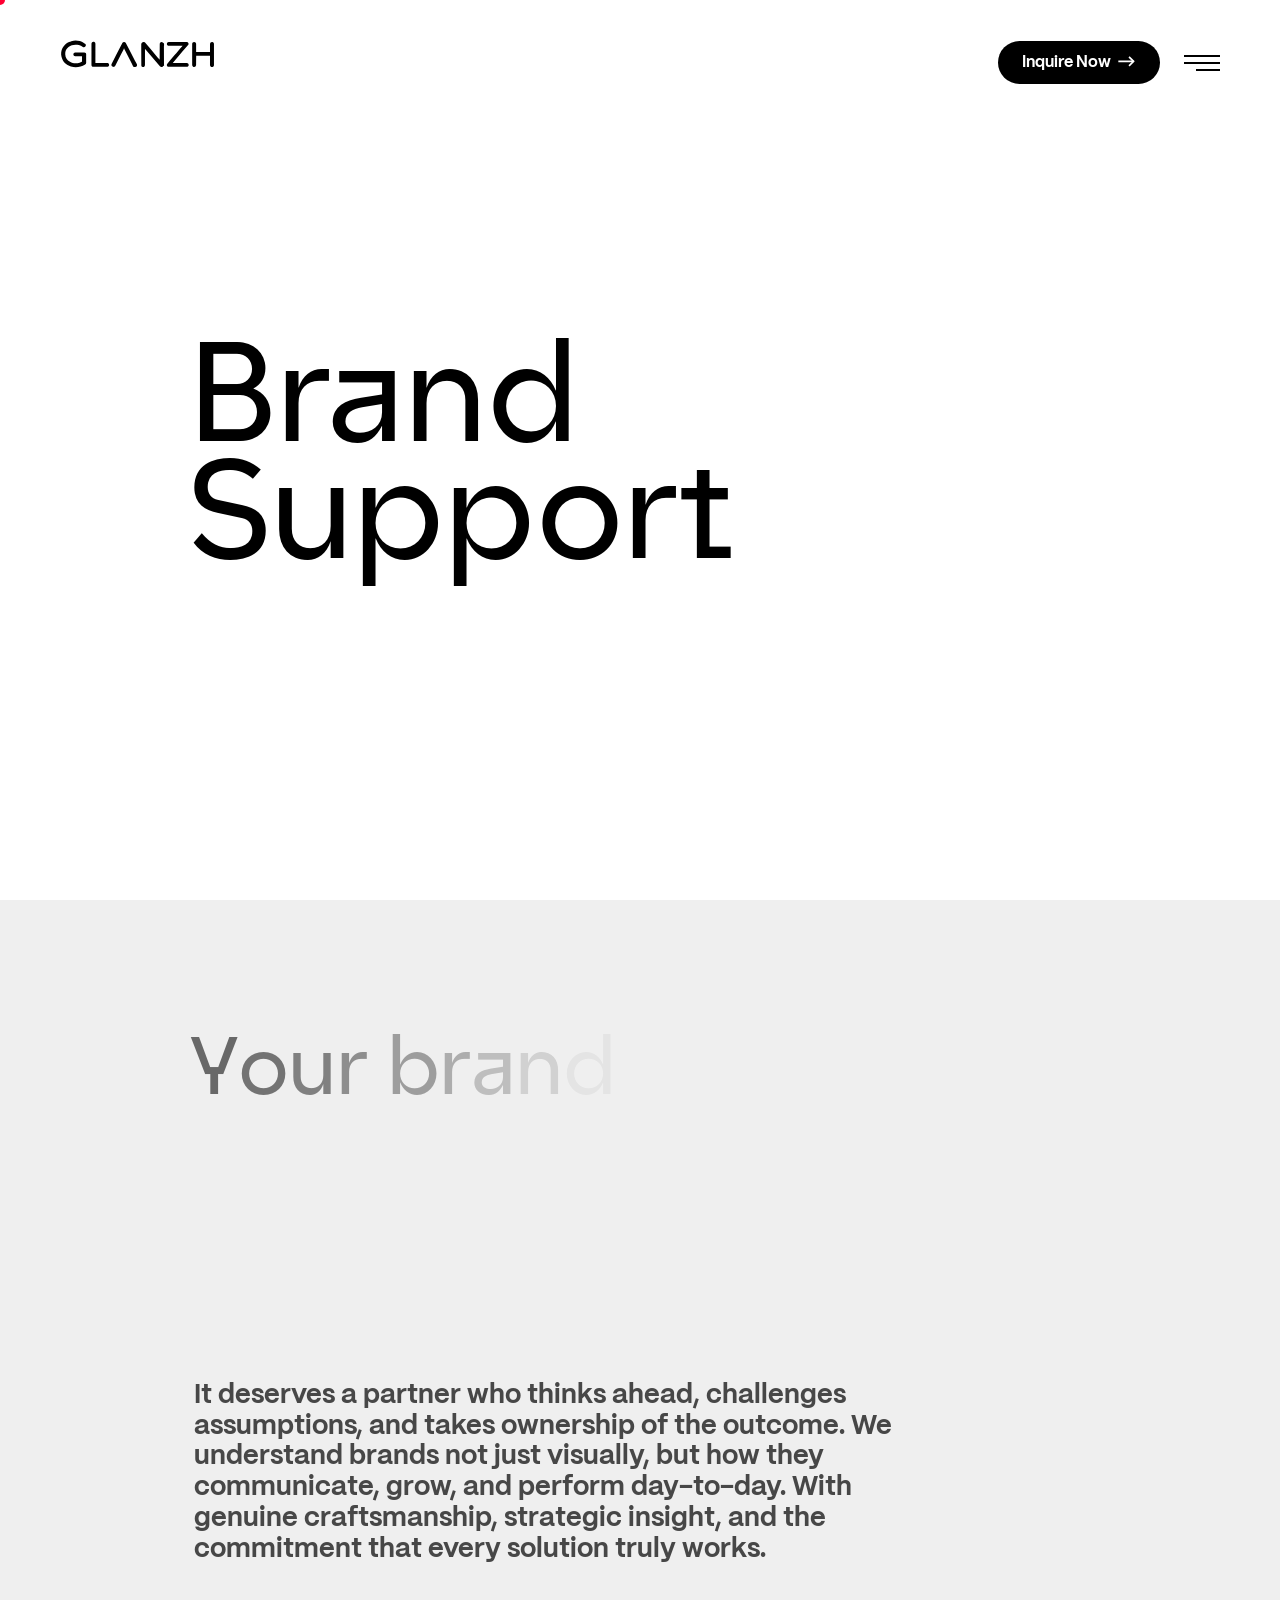
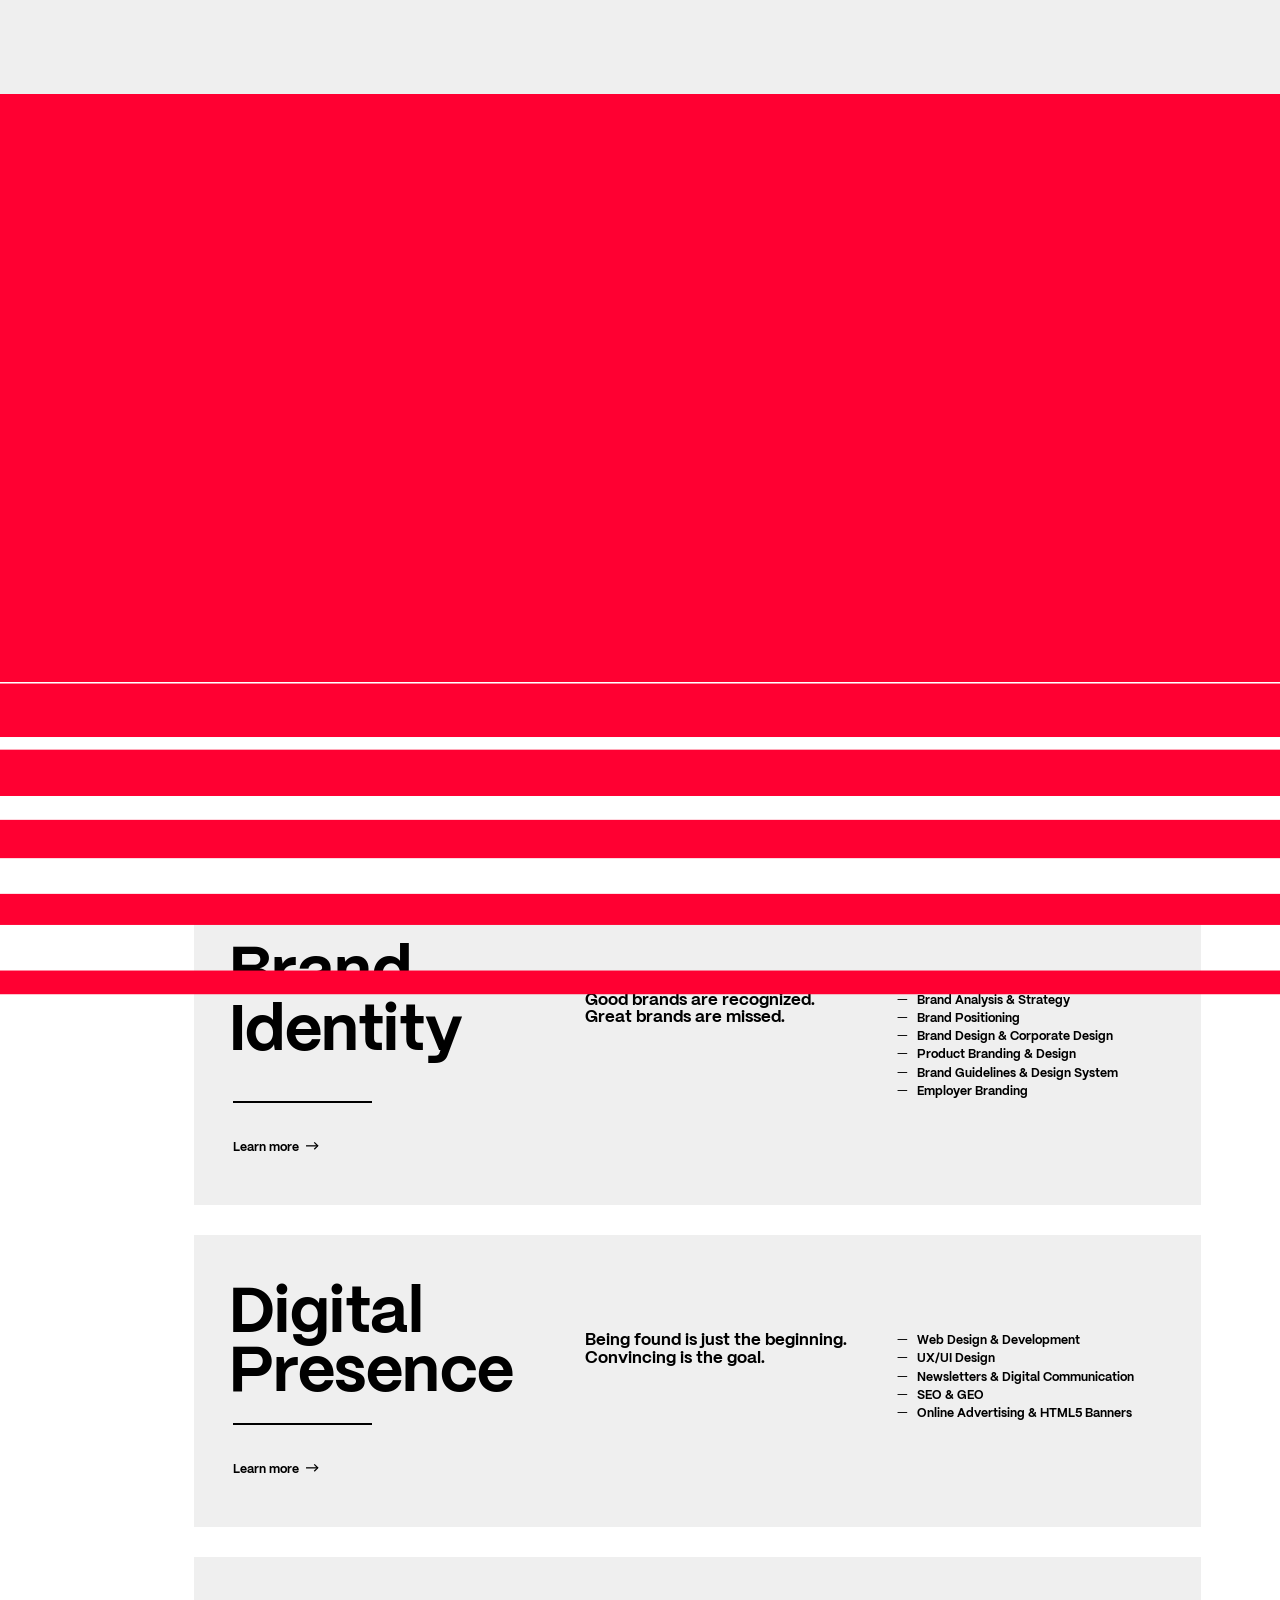
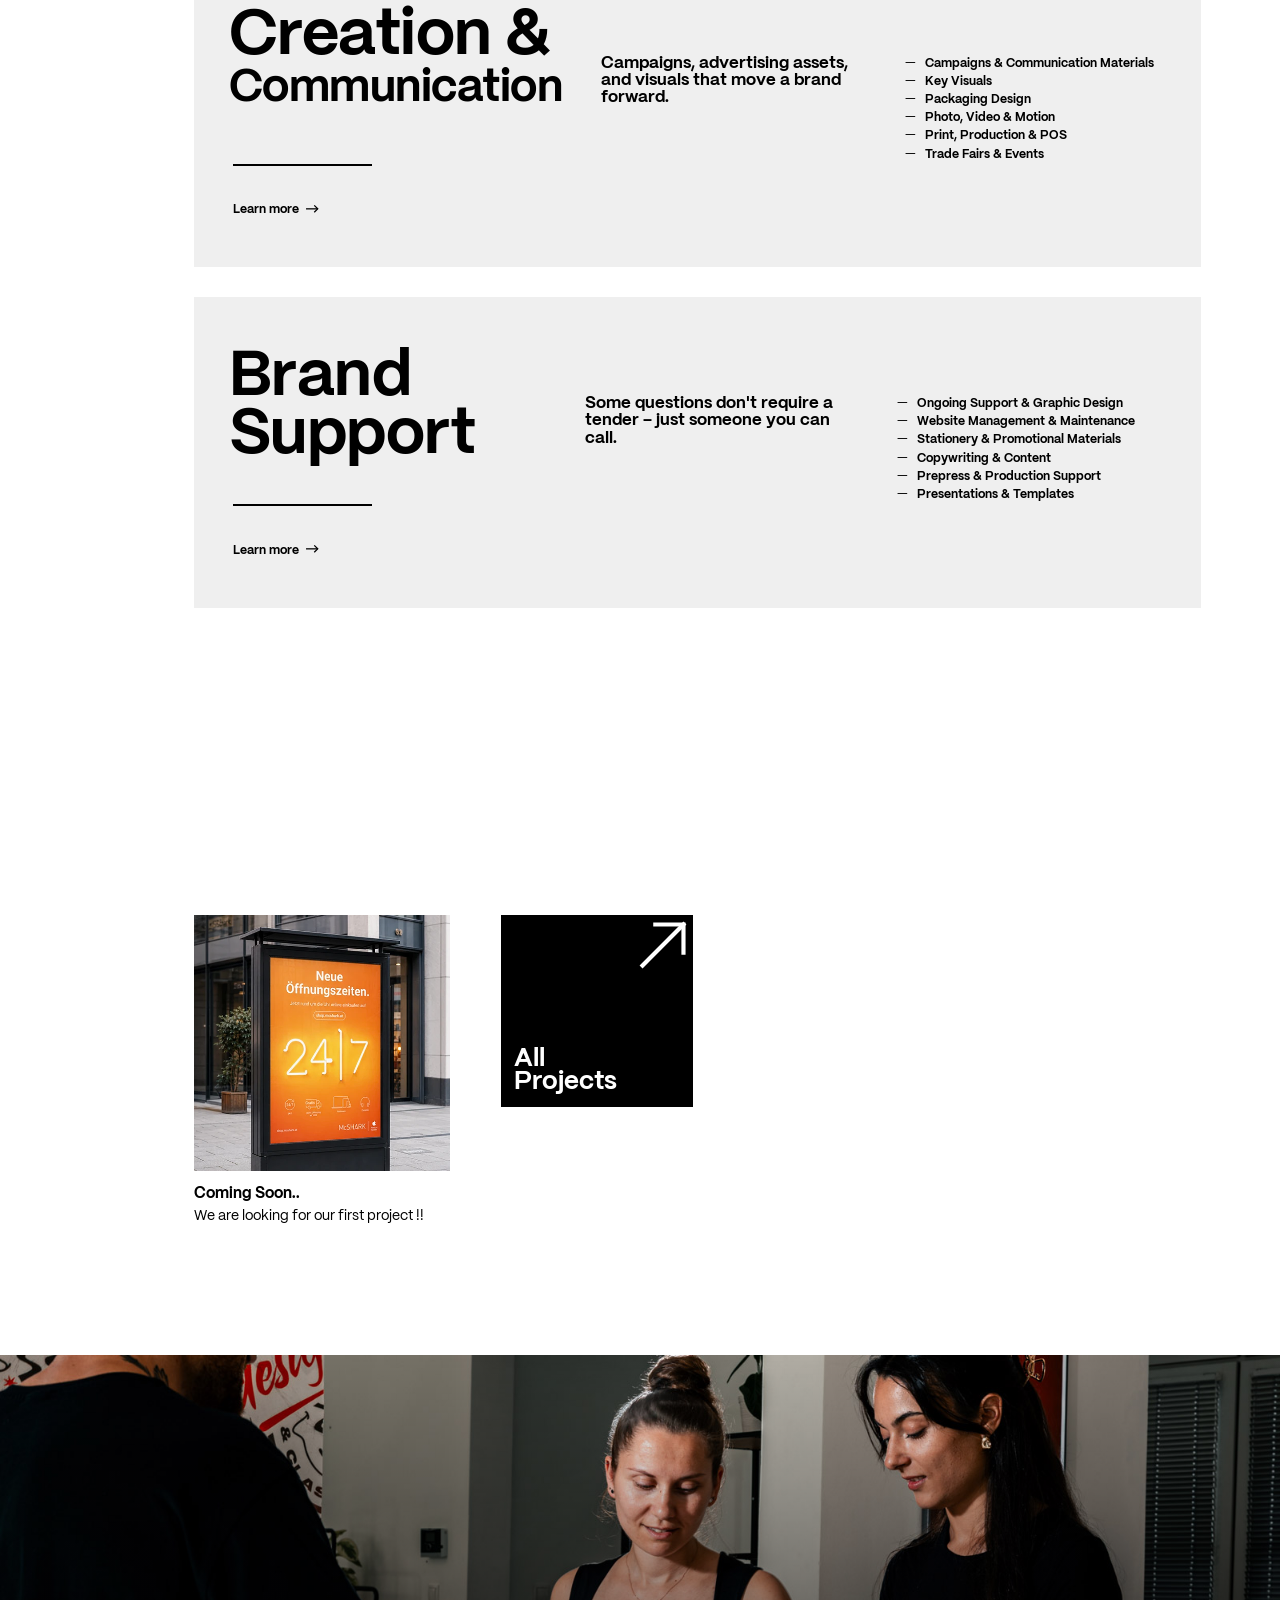
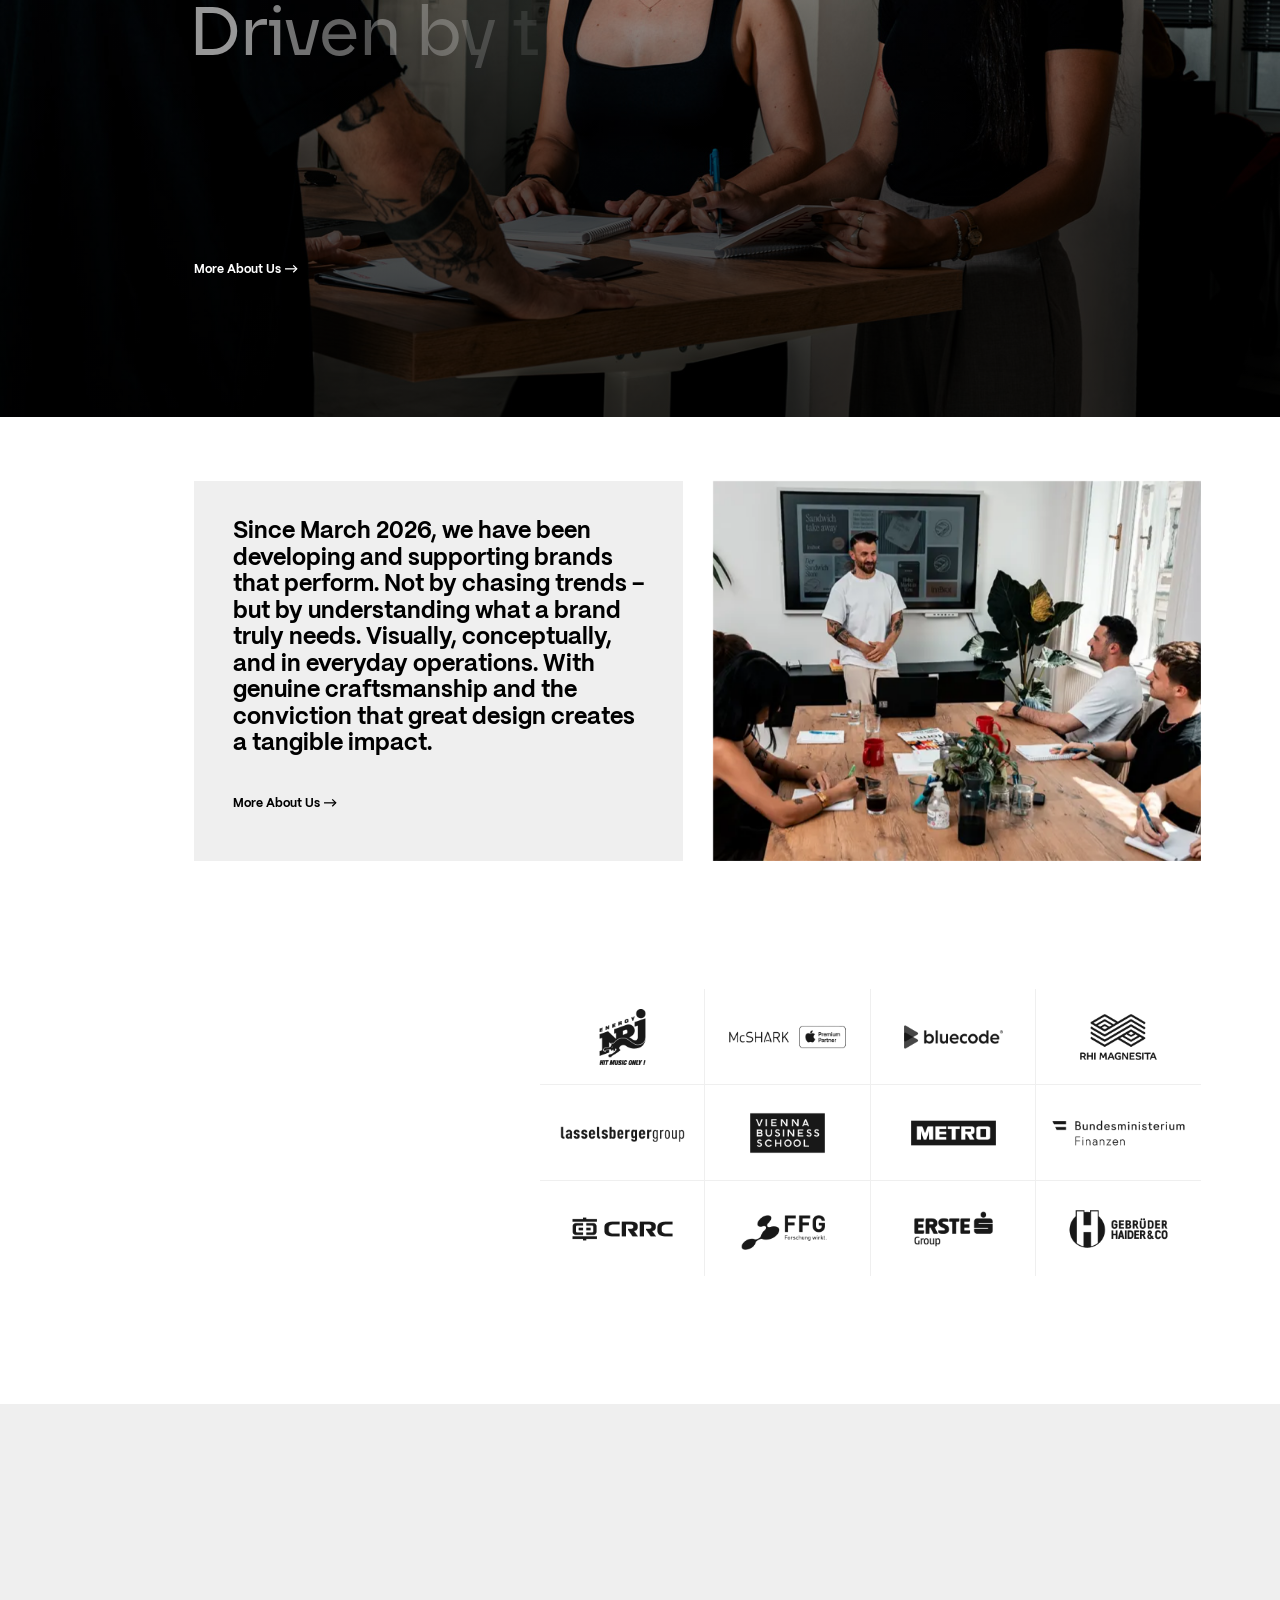
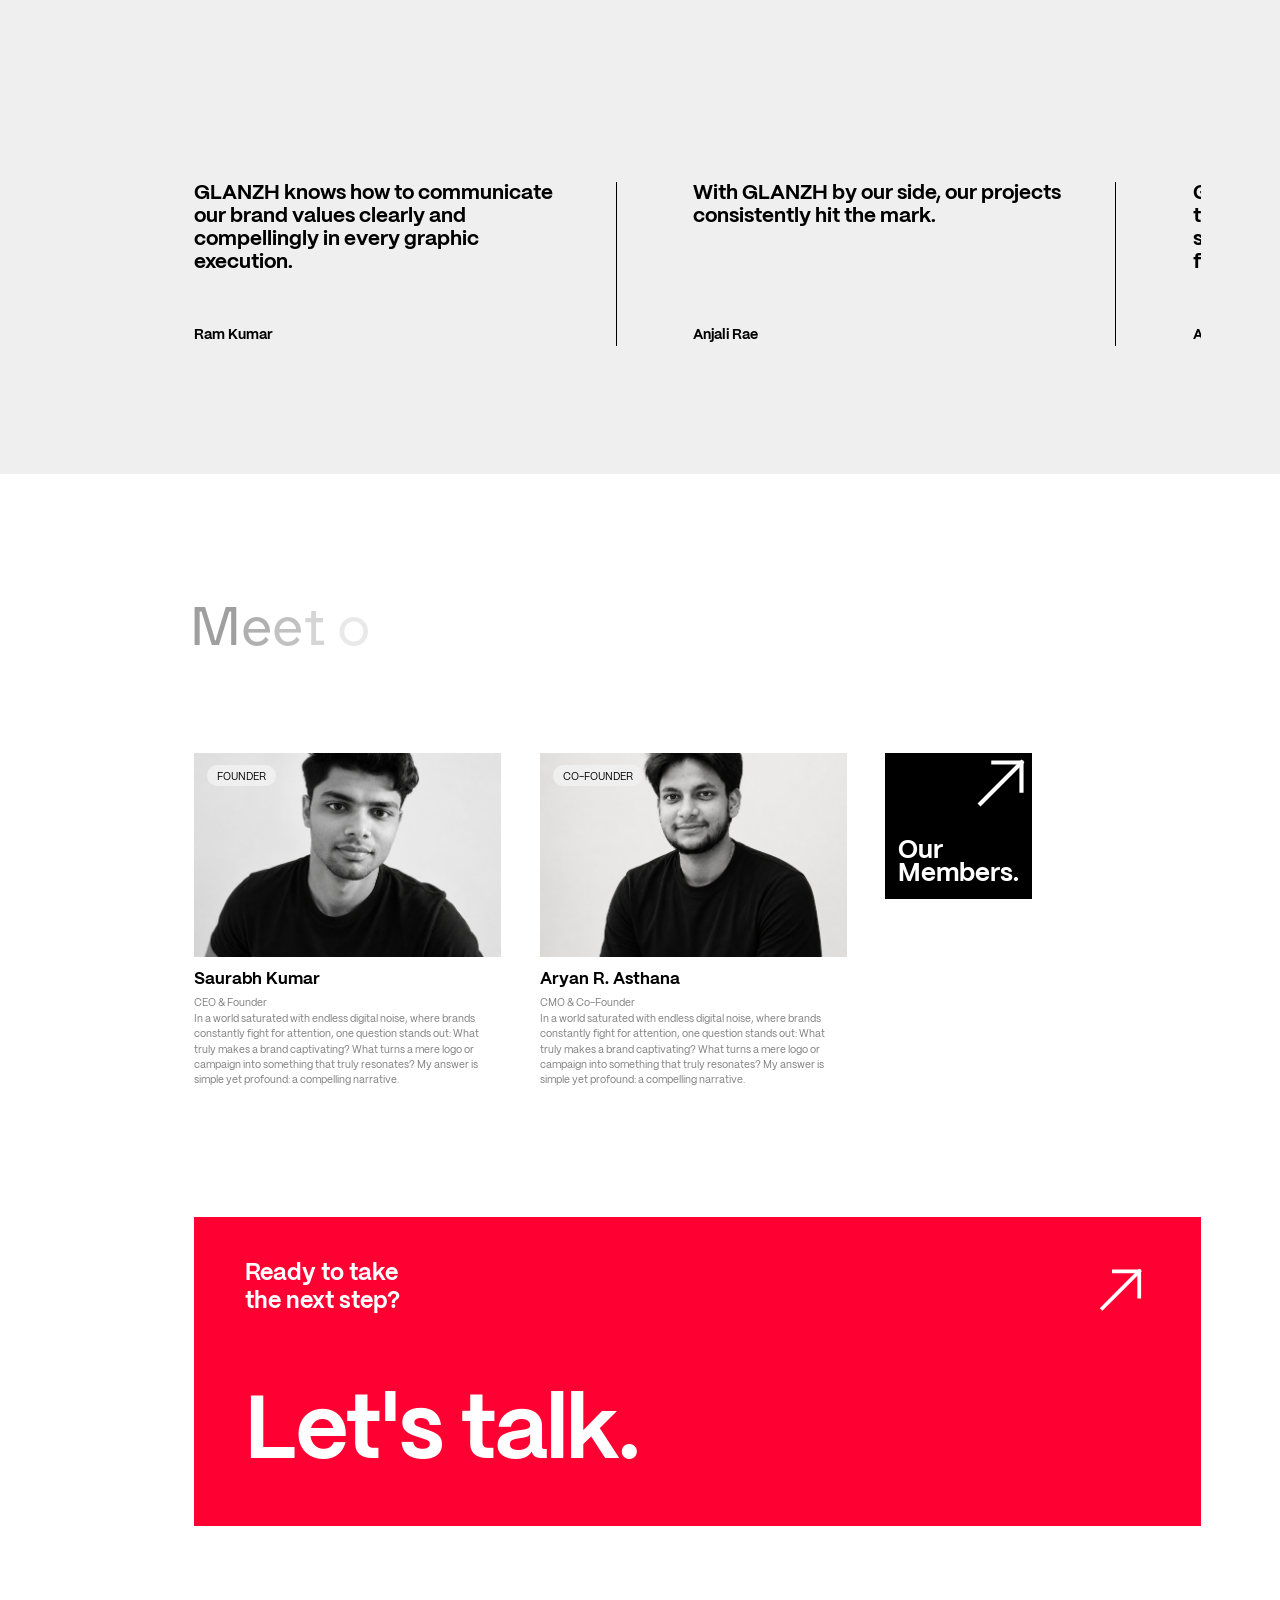
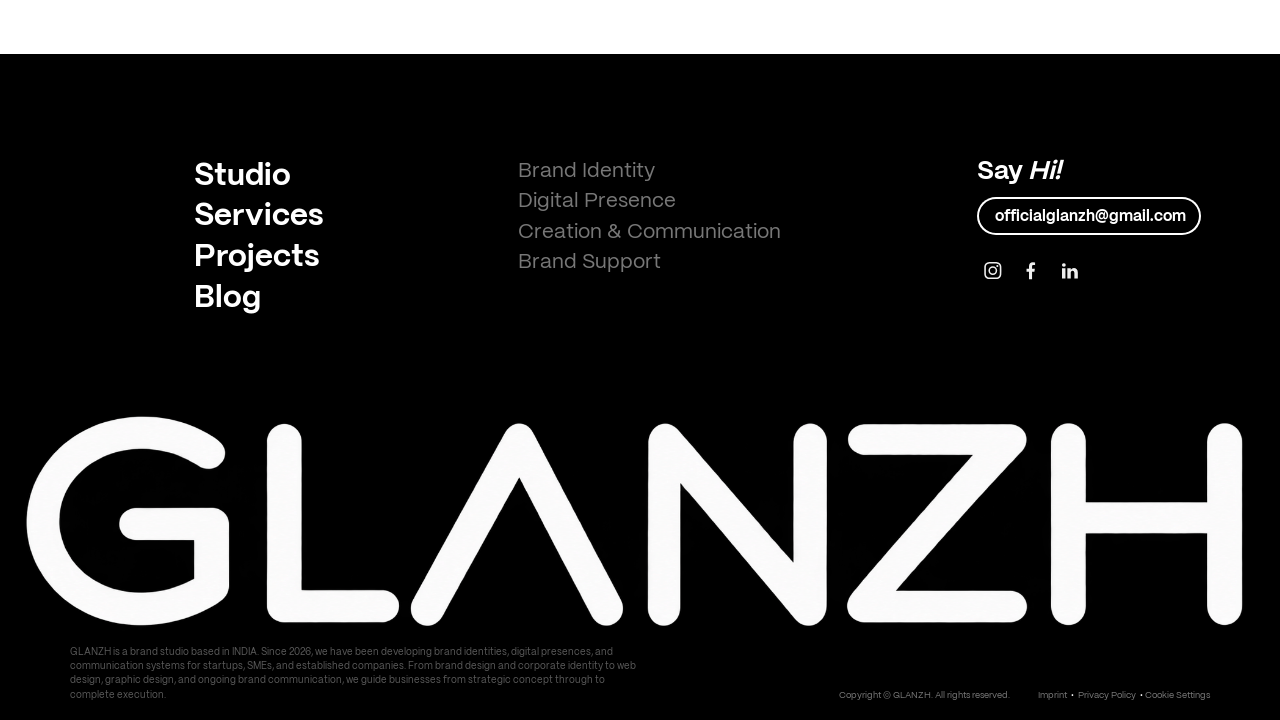
==== commit a5f2ac7c: "Update project section placeholders, testimonials, and brand launch year to 2026 across pages" ====
--- a/index.html
+++ b/index.html
@@ -490,14 +490,13 @@
                                         </div>
                                         <div class="post-content">
                                             <a class="title" href="#projects" target="_self">
-                                                <h3>McShark</h3>
-                                                <p>Ten years of creative partnership for Austria's largest Apple Premium
-                                                    Reseller</p>
+                                                <h3>Coming Soon..</h3>
+                                                <p>We are looking for our first project !!</p>
                                             </a>
                                         </div>
                                     </div>
 
-                                    <div id="post-3786" class="post projekt swiper-slide  large-box">
+                                    <!-- <div id="post-3786" class="post projekt swiper-slide  large-box">
                                         <div class="post-image">
                                             <img width="1030" height="690" src="assets/images/kg-tbn-large-1.webp"
                                                 class="attachment-full size-full" alt="Krafftgasse Web Design Desktop"
@@ -511,9 +510,9 @@
                                                 <p>Ten years. A new location. A brand that had to grow with it.</p>
                                             </a>
                                         </div>
-                                    </div>
-
-                                    <div id="post-392" class="post projekt swiper-slide ">
+                                    </div> -->
+
+                                    <!-- <div id="post-392" class="post projekt swiper-slide ">
                                         <div class="post-image">
                                             <img width="500" height="500" src="assets/images/imbrot-tbn-small-2.webp"
                                                 class="attachment-full size-full" alt="imBrot thumbnail small"
@@ -579,9 +578,9 @@
                                                     payment platform</p>
                                             </a>
                                         </div>
-                                    </div>
-
-                                    <div id="post-396" class="post projekt swiper-slide ">
+                                    </div> -->
+
+                                    <!-- <div id="post-396" class="post projekt swiper-slide ">
                                         <div class="post-image">
                                             <img width="500" height="500" src="assets/images/medtronic-tbn-small.webp"
                                                 class="attachment-full size-full" alt="Medtronic Custom Seating Print"
@@ -612,9 +611,9 @@
                                                 <p>Brand identity for a vibrant new destination at Lake Neusiedl</p>
                                             </a>
                                         </div>
-                                    </div>
-
-                                    <div id="post-390" class="post projekt swiper-slide  large-box">
+                                    </div> -->
+
+                                    <!-- <div id="post-390" class="post projekt swiper-slide  large-box">
                                         <div class="post-image">
                                             <img width="1030" height="690"
                                                 src="assets/images/horvaths_vegan_thumbnail_large.webp"
@@ -631,9 +630,9 @@
                                                     deserves.</p>
                                             </a>
                                         </div>
-                                    </div>
-
-                                    <div id="post-383" class="post projekt swiper-slide ">
+                                    </div> -->
+
+                                    <!-- <div id="post-383" class="post projekt swiper-slide ">
                                         <div class="post-image">
                                             <img width="500" height="500" src="assets/images/dunkin_500x500px-1.webp"
                                                 class="attachment-full size-full" alt="DUNKIN' Flyer" decoding="async"
@@ -647,9 +646,9 @@
                                                     every channel.</p>
                                             </a>
                                         </div>
-                                    </div>
-
-                                    <div id="post-493" class="post projekt swiper-slide  large-box">
+                                    </div> -->
+
+                                    <!-- <div id="post-493" class="post projekt swiper-slide  large-box">
                                         <div class="post-image">
                                             <img width="1030" height="690"
                                                 src="assets/images/rakija_vino_thumbnail_large1.webp"
@@ -664,9 +663,9 @@
                                                 <p>Fine indulgence from Serbia – a brand that feels just like it.</p>
                                             </a>
                                         </div>
-                                    </div>
-
-                                    <div id="post-428" class="post projekt swiper-slide ">
+                                    </div> -->
+
+                                    <!-- <div id="post-428" class="post projekt swiper-slide ">
                                         <div class="post-image">
                                             <img width="500" height="500" src="assets/images/rhim_thumbnail_small.webp"
                                                 class="attachment-full size-full" alt="RHI Magnesita CI"
@@ -680,7 +679,7 @@
                                                 <p>Long-term creative partnership for a global market leader</p>
                                             </a>
                                         </div>
-                                    </div>
+                                    </div> -->
                                     <div class="go-to-all swiper-slide"><a href="projects/index.html"
                                             target="_self">All<br>Projects</a></div>
                                 </div>
@@ -1145,7 +1144,7 @@
                                     src="assets/images/glanzhlogo.png" width="100%" alt="GLANZH Logo"></div>
                             <div class="wpb_text_column wpb_content_element p-small">
                                 <div class="wpb_wrapper">
-                                    <p>GLANZH is a brand studio based in INDIA. Since 2014, we have been developing
+                                    <p>GLANZH is a brand studio based in INDIA. Since 2026, we have been developing
                                         brand identities, digital presences, and communication systems for startups,
                                         SMEs, and established companies. From brand design and corporate identity to web
                                         design, graphic design, and ongoing brand communication, we guide businesses
